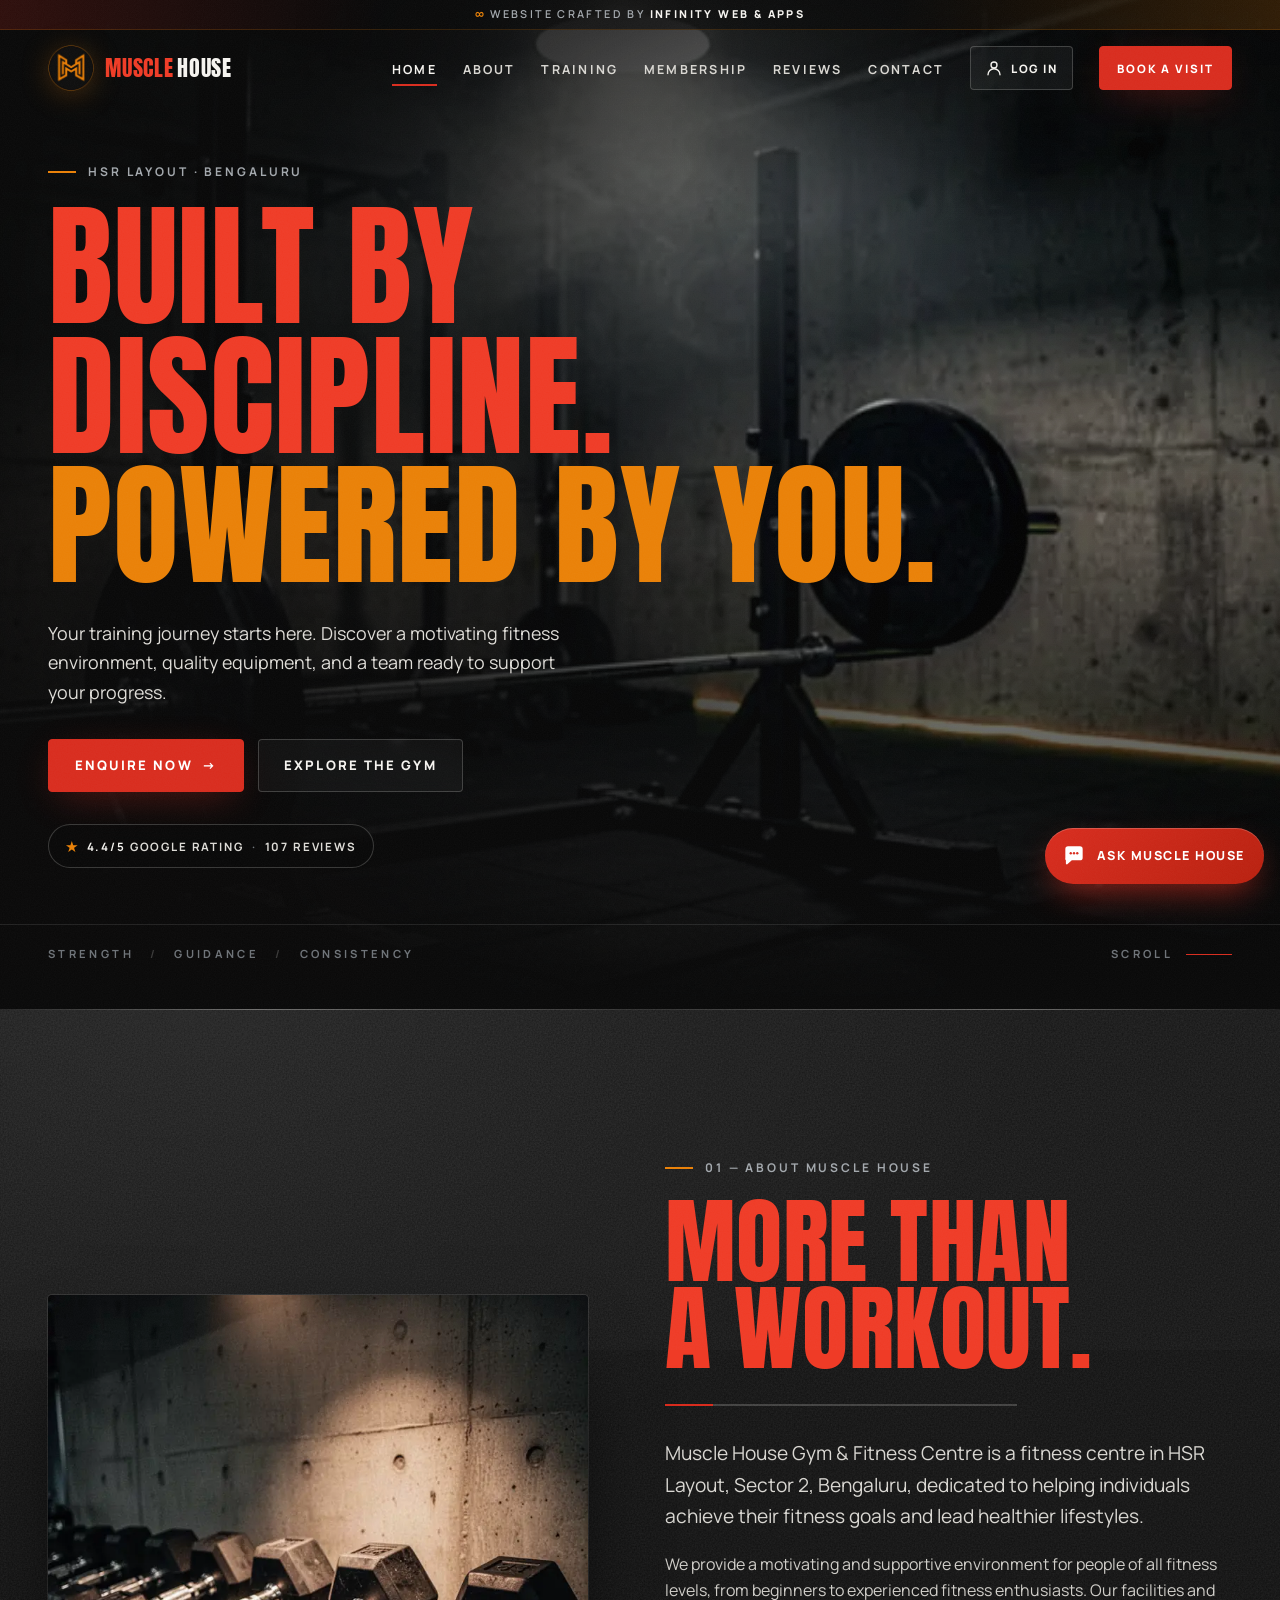
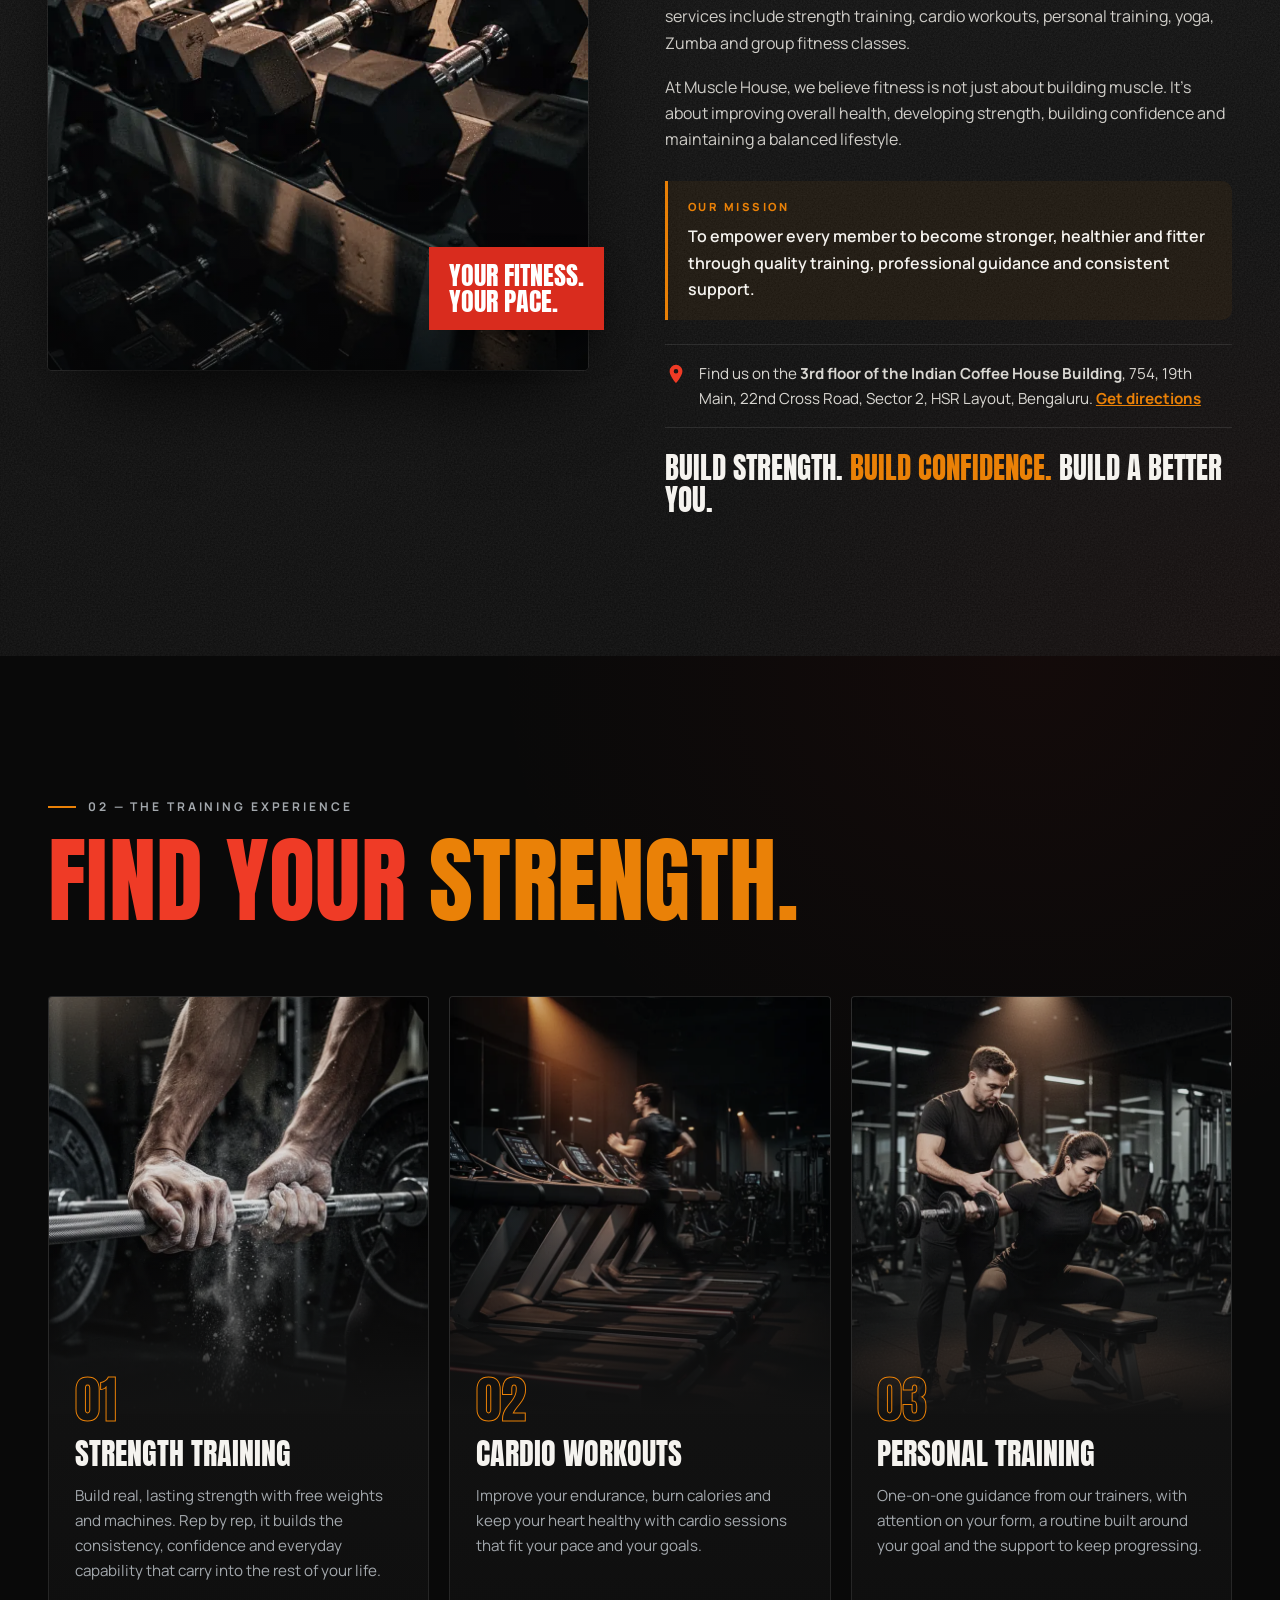
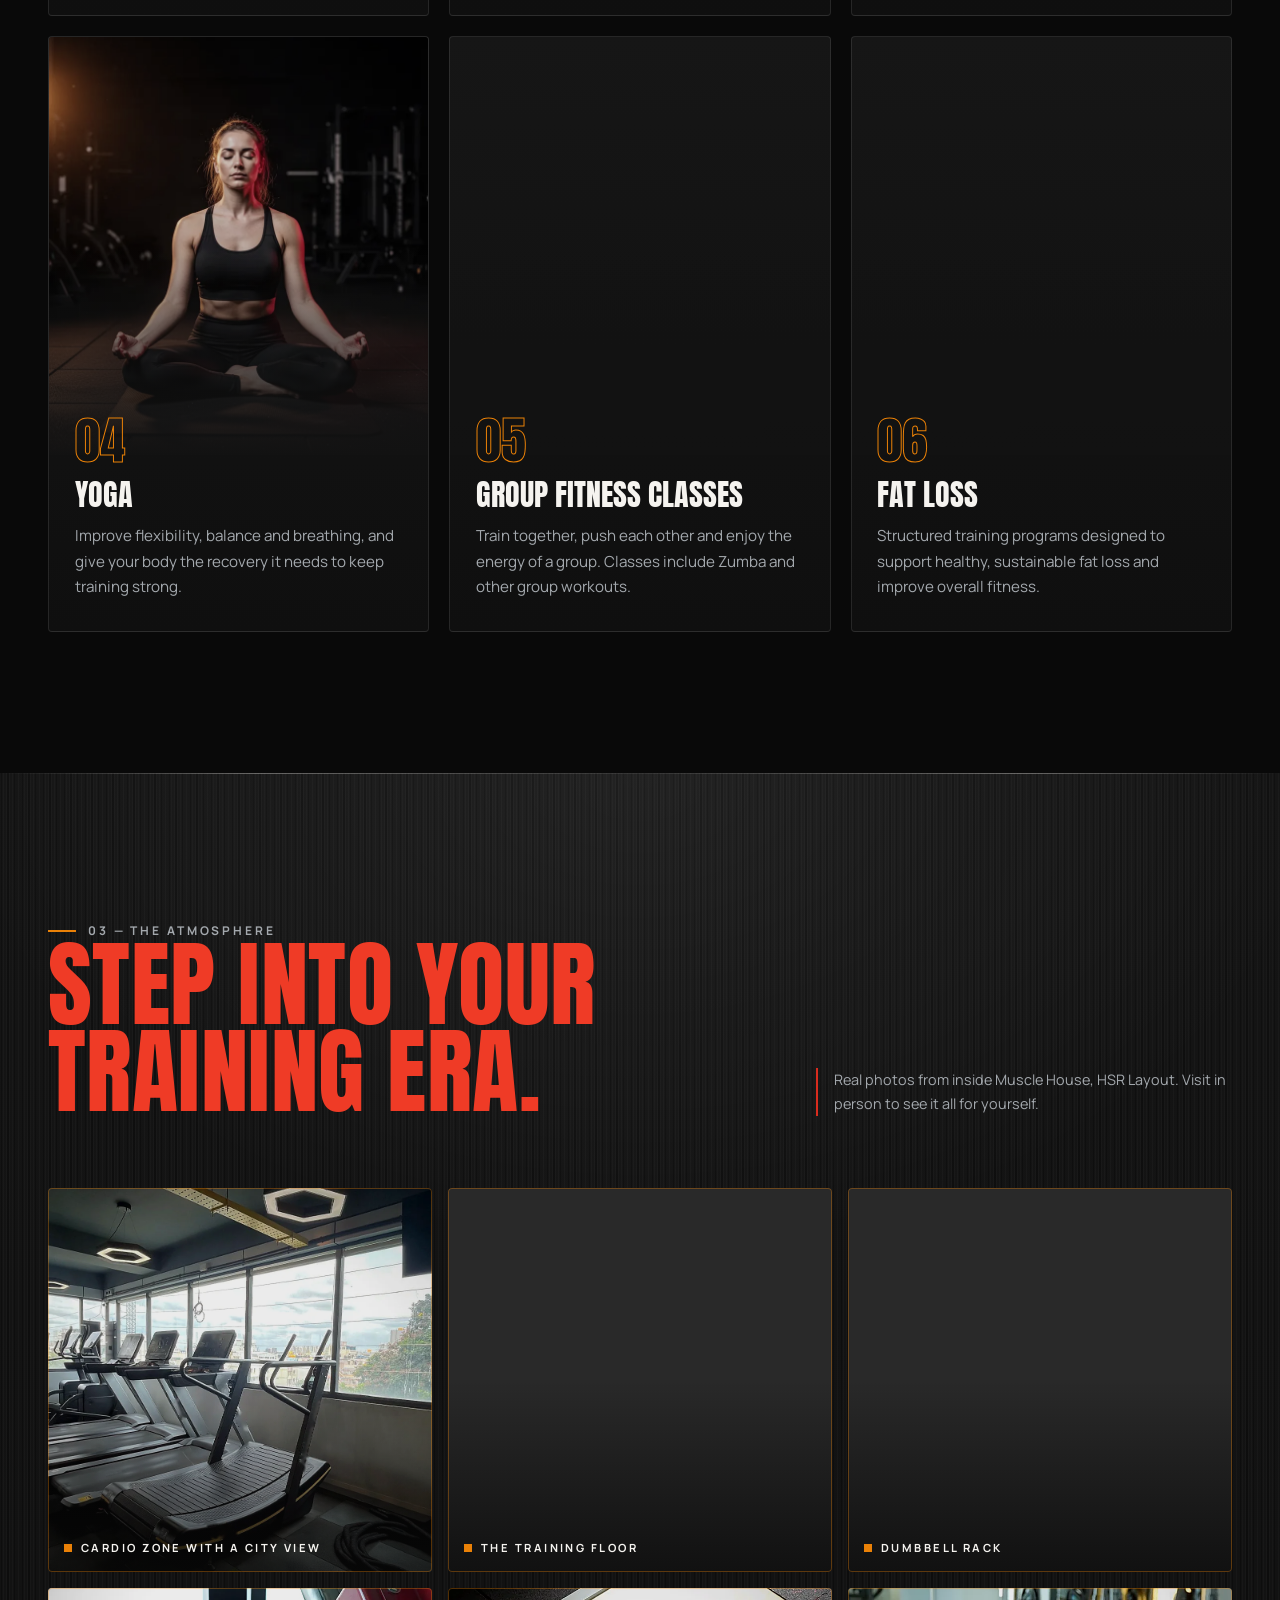
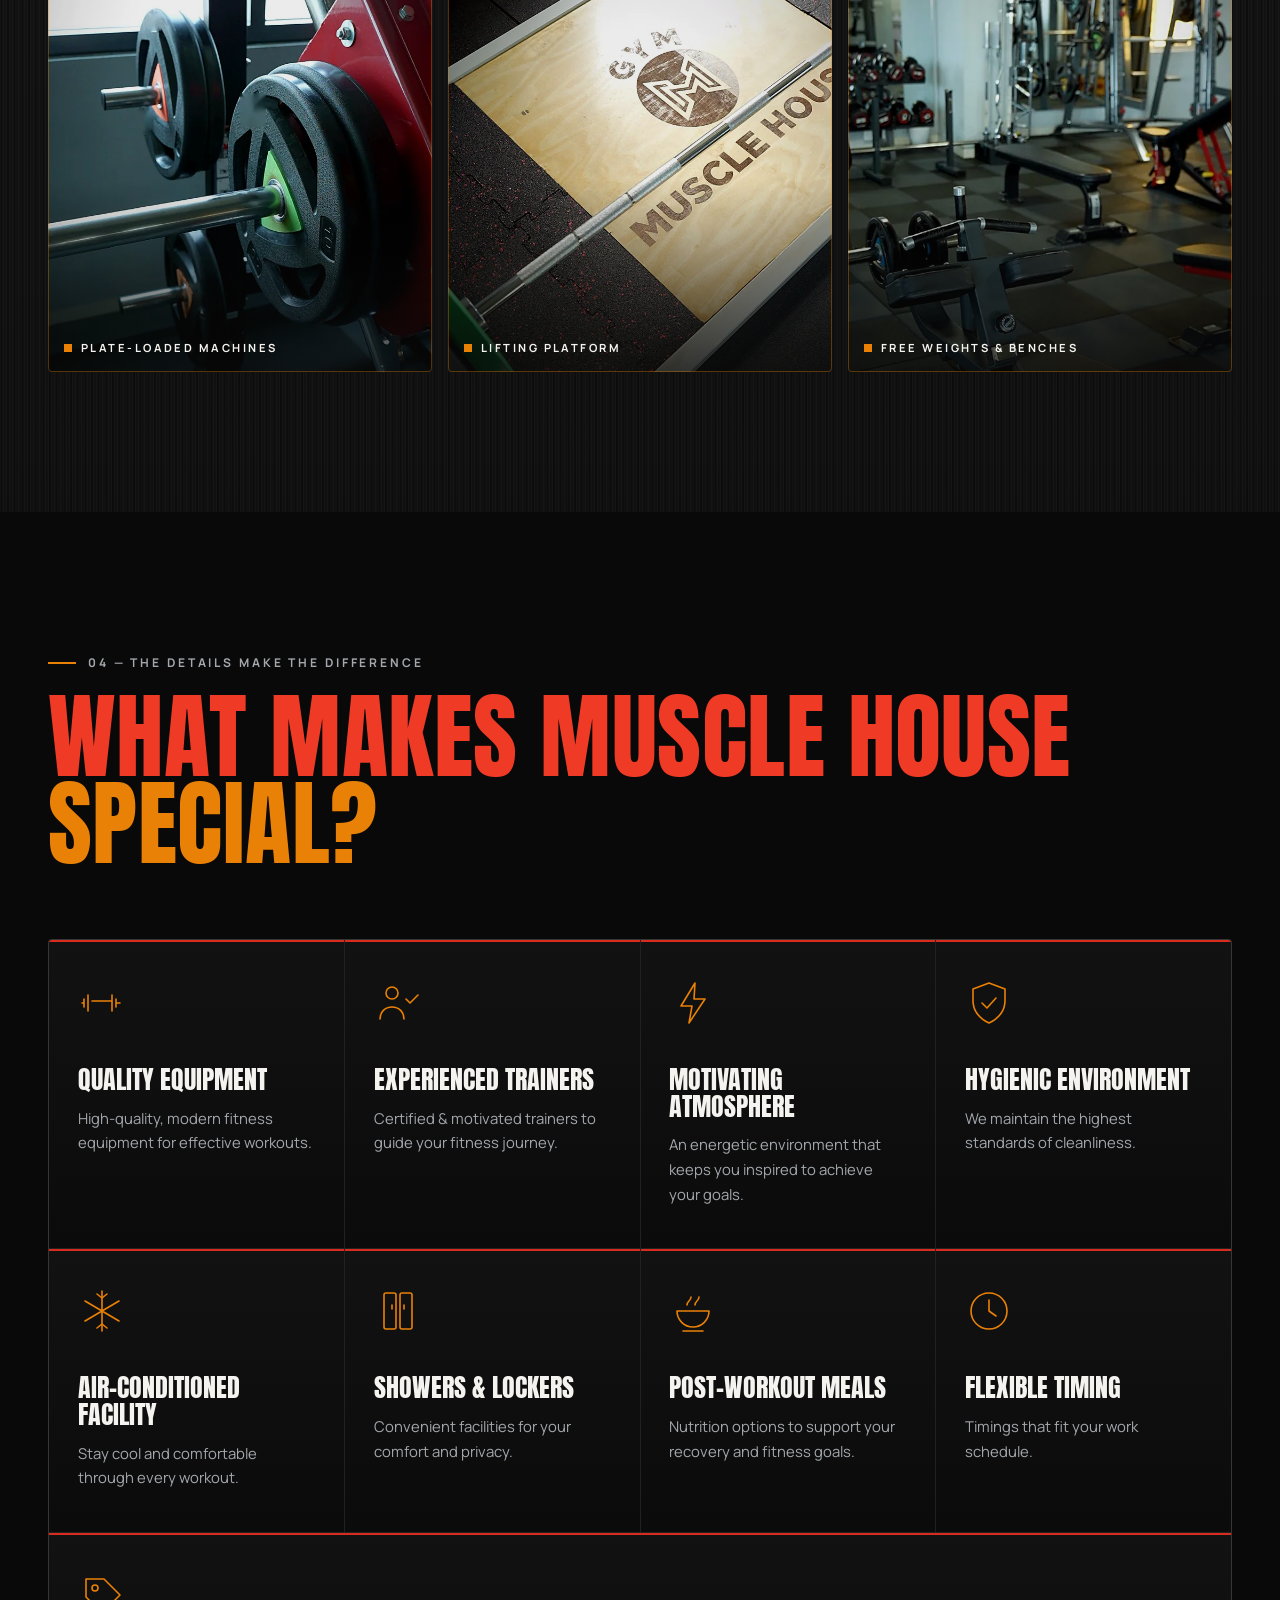
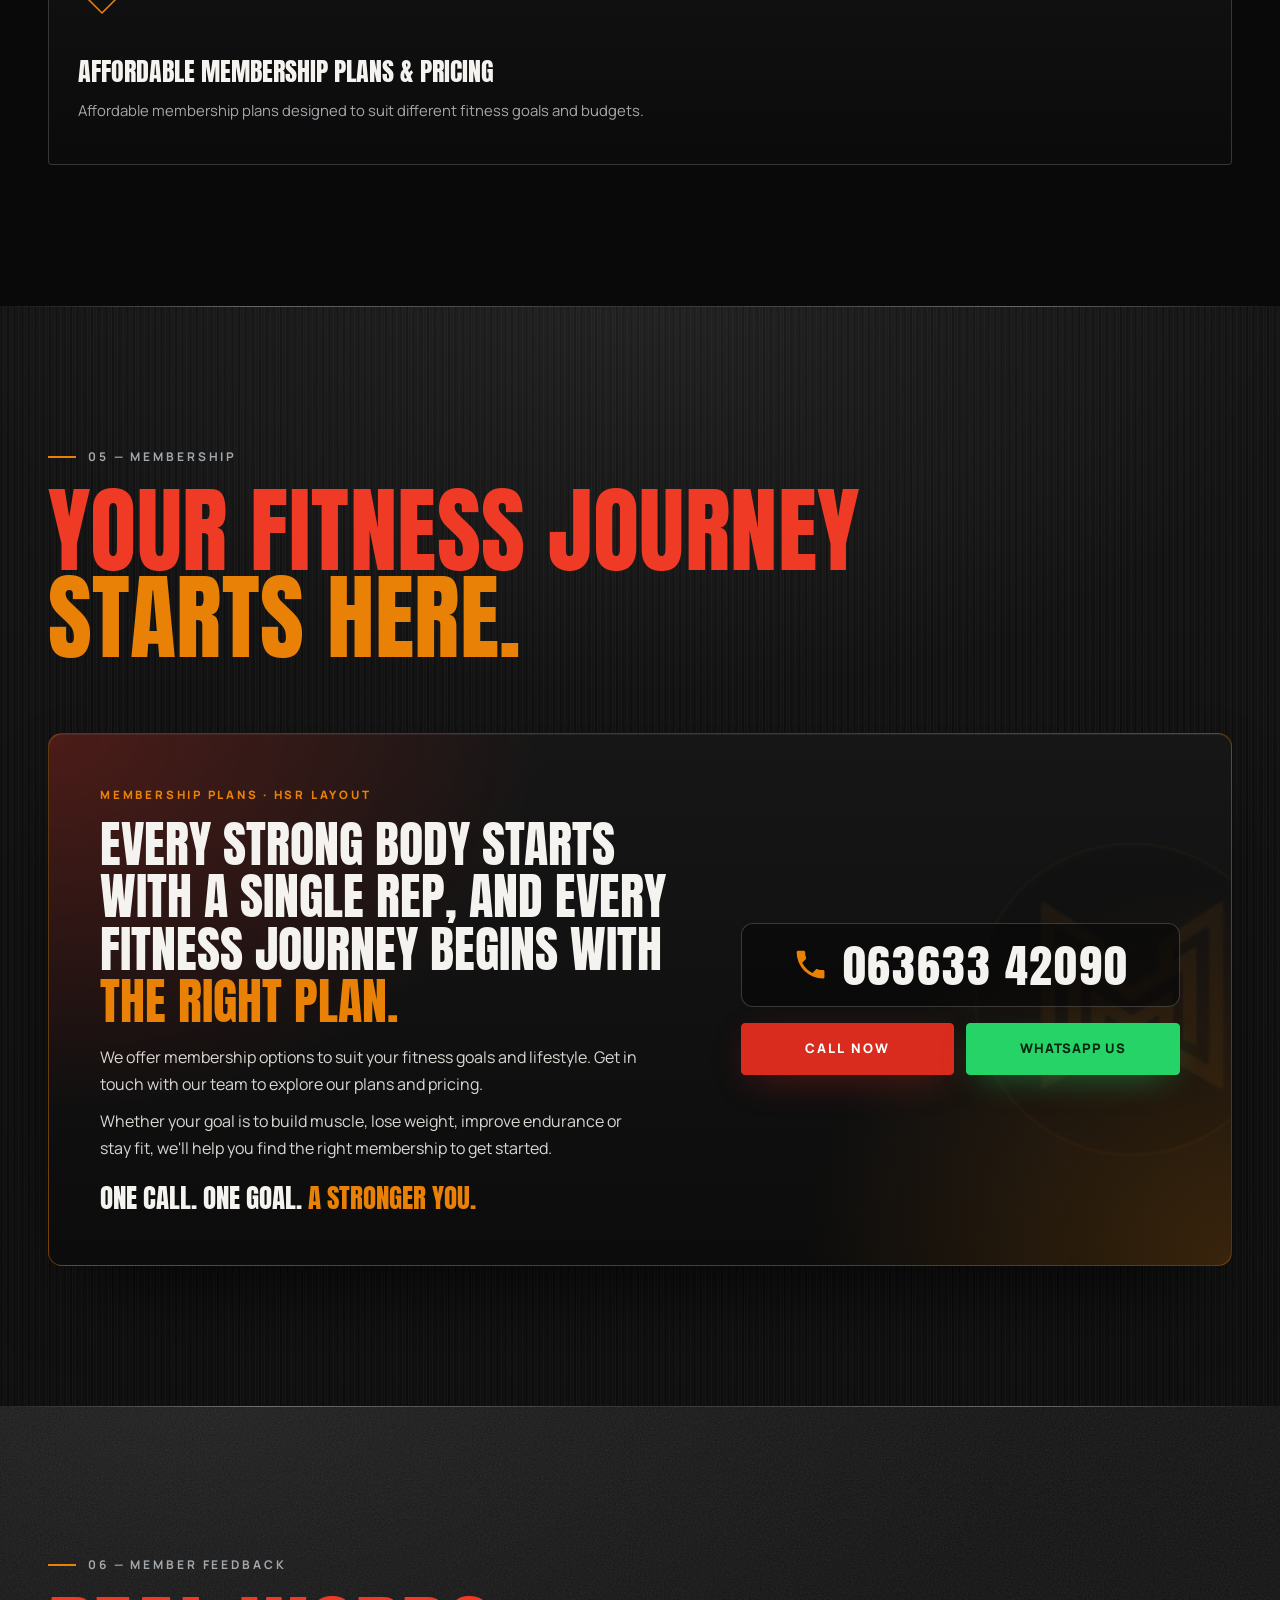
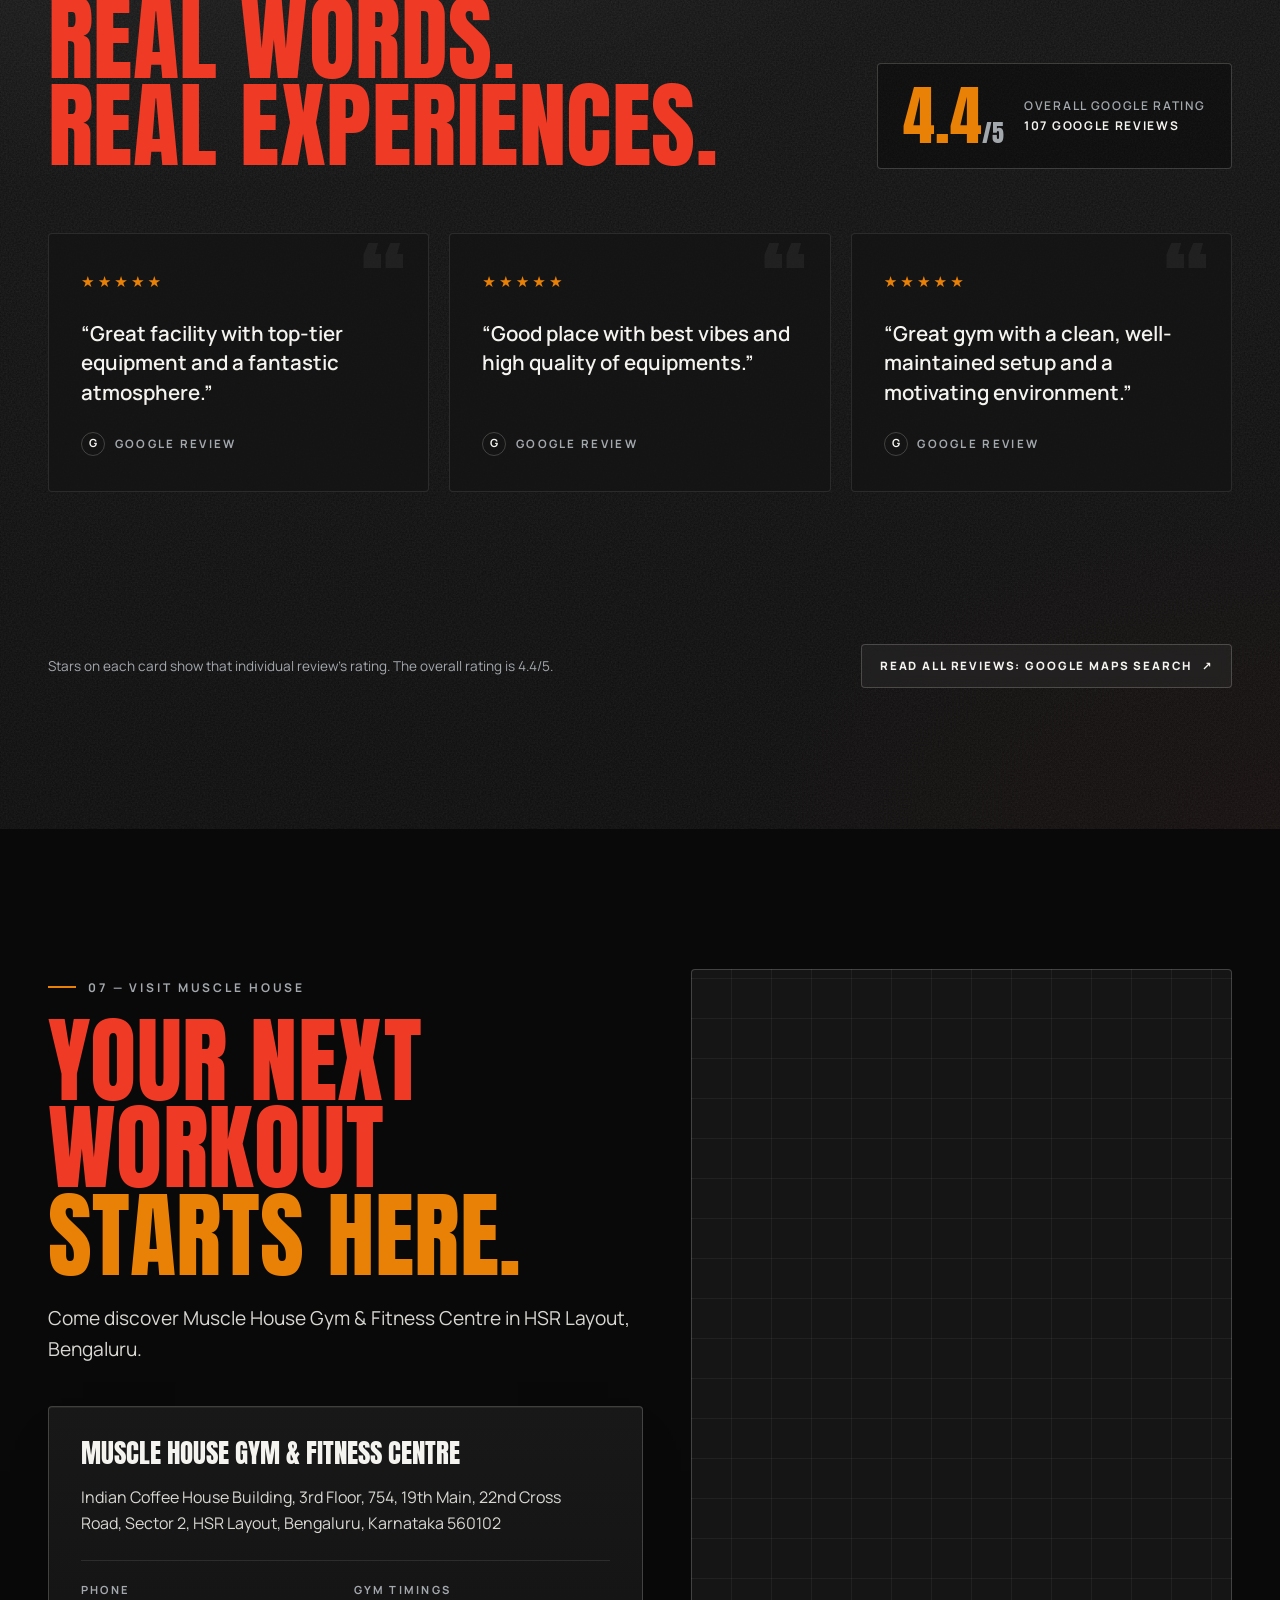
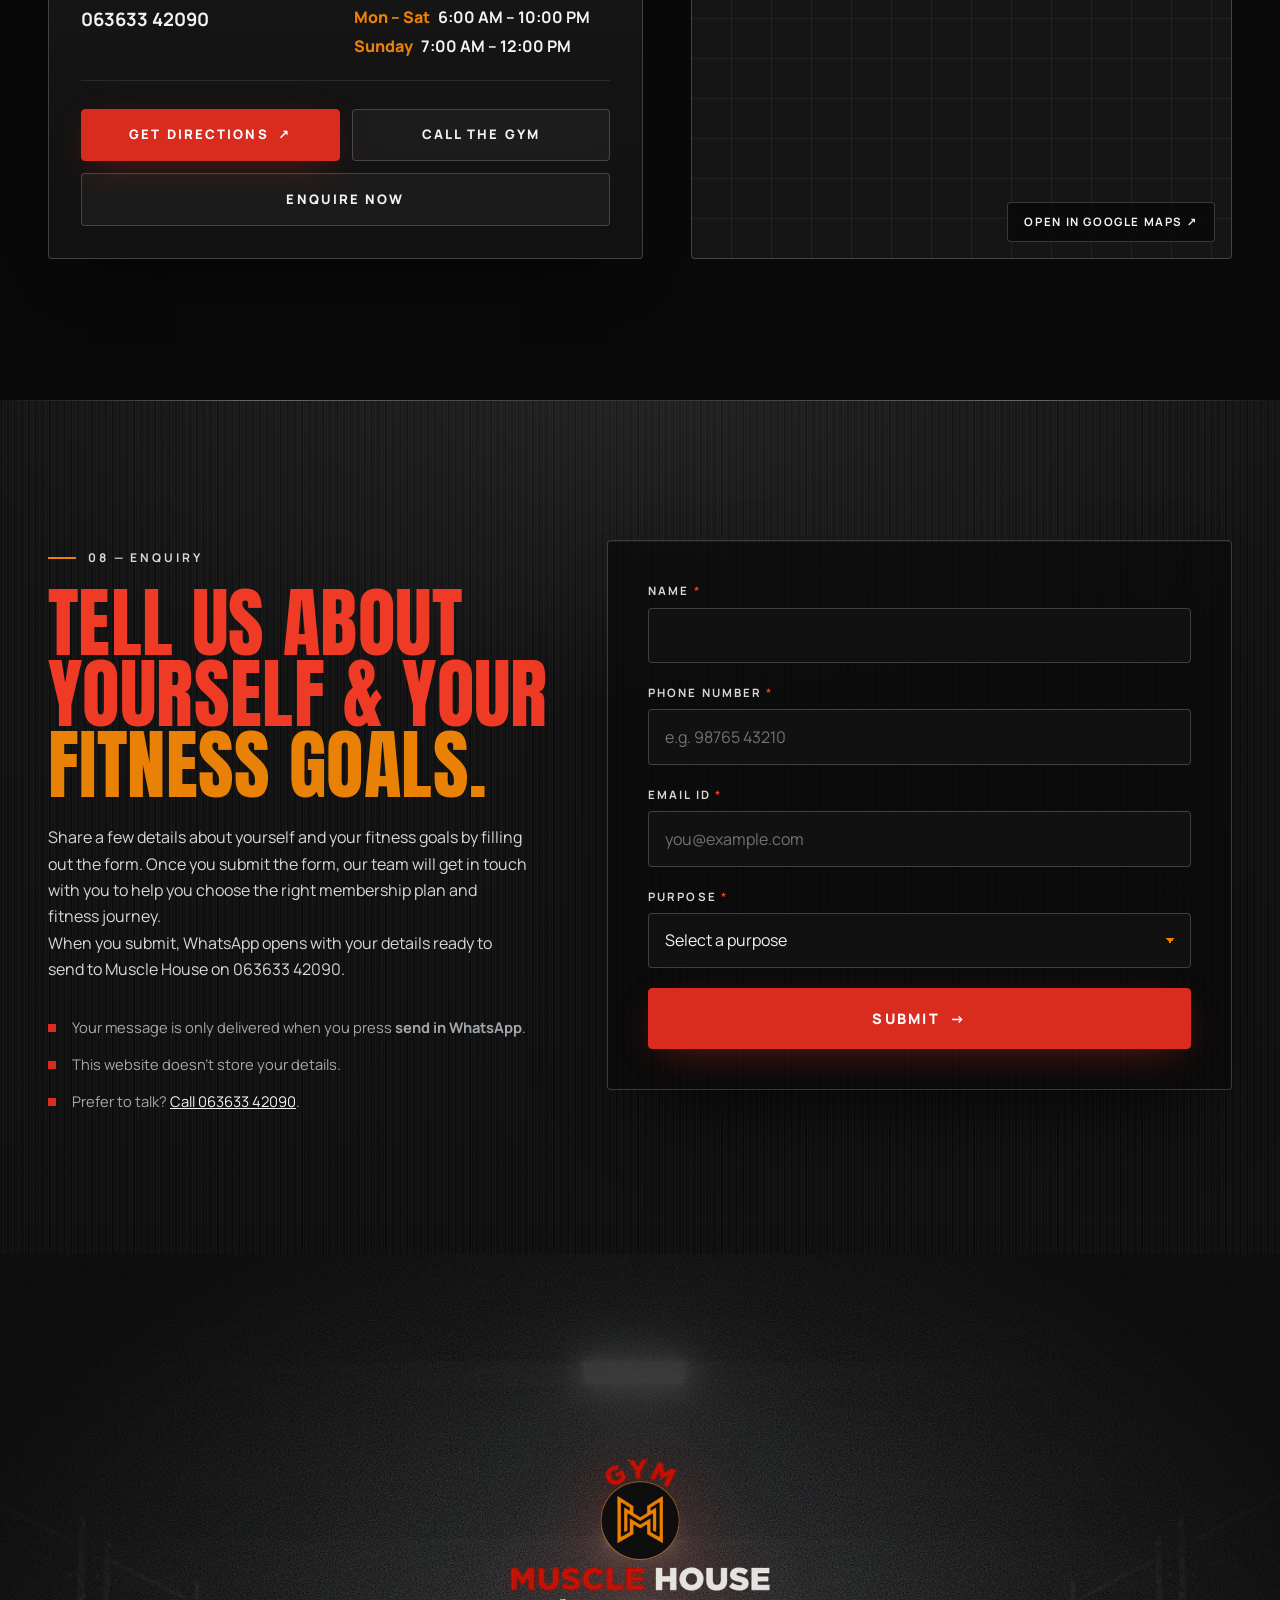
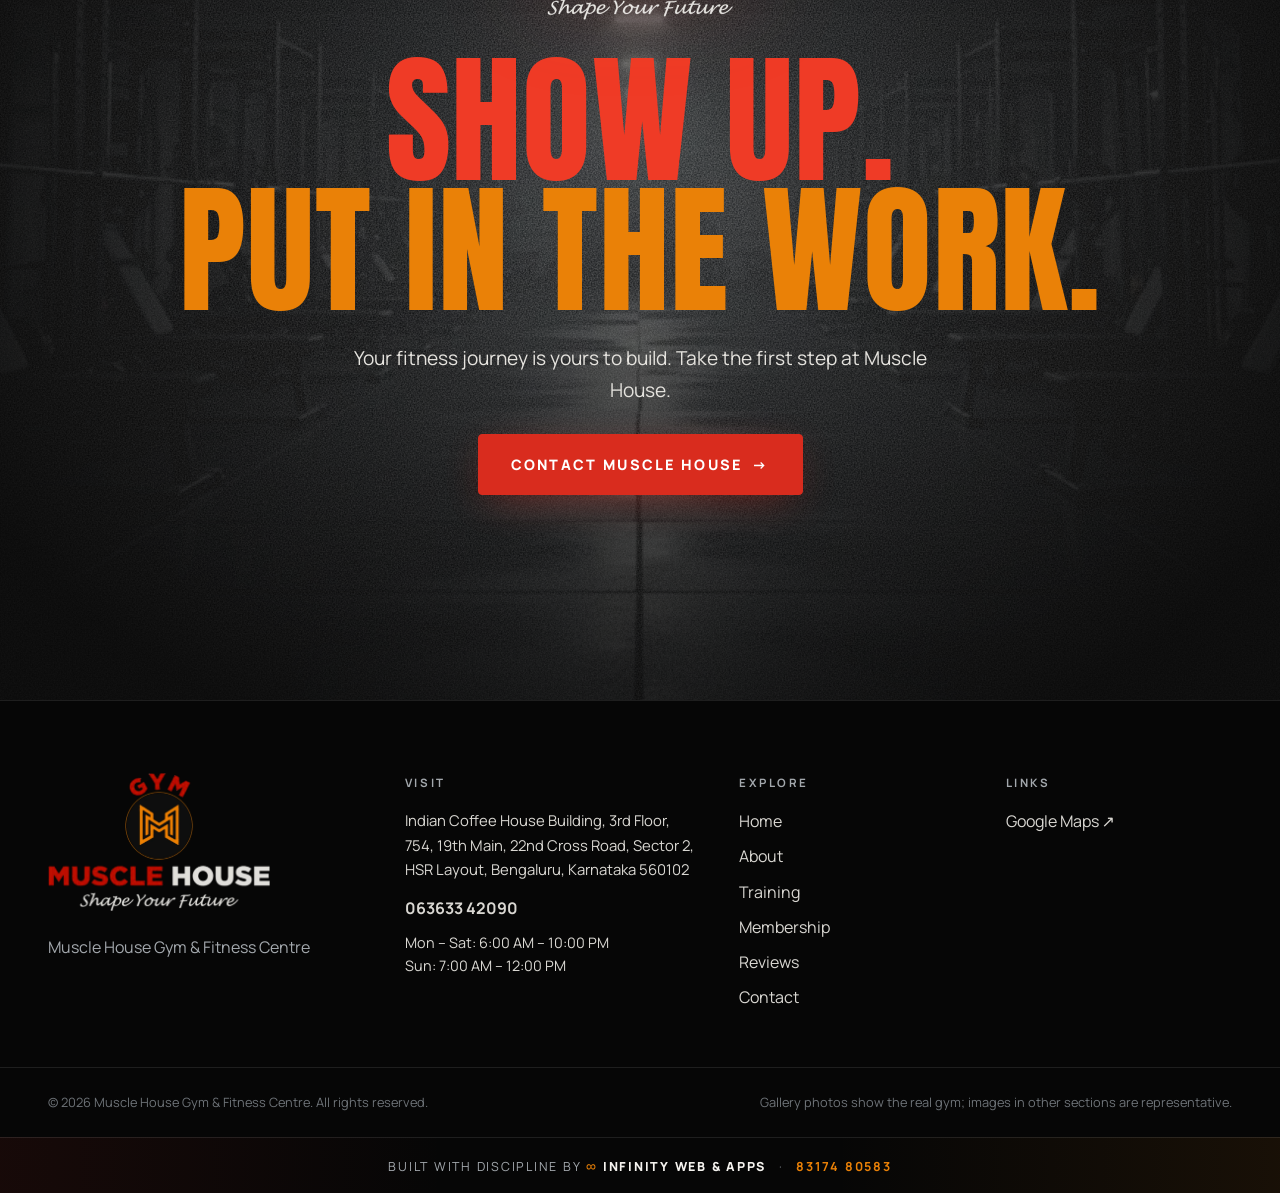
==== index.html @ 3ecbe5fb "Site audit fixes: dead link, share previews, stray tag, chat wording - Remove the footer link and st" ====
<!doctype html>
<html lang="en-IN">
<head>
  <meta charset="utf-8">
  <meta name="viewport" content="width=device-width, initial-scale=1">
  <title>Muscle House Gym &amp; Fitness Centre | HSR Layout, Bengaluru</title>
  <meta name="description" content="Muscle House Gym &amp; Fitness Centre, HSR Layout Sector 2, Bengaluru: strength training, cardio, personal training, yoga and group fitness classes. Open 6 AM–10 PM Mon–Sat, 7 AM–12 PM Sun.">
  <meta name="theme-color" content="#090909">
  <script>document.documentElement.classList.add("js");</script>
  <link rel="icon" href="assets/img/favicon-64.png" type="image/png">
  <link rel="apple-touch-icon" href="assets/img/apple-touch-icon.png">

  <!-- Open Graph / social sharing -->
  <meta property="og:type" content="website">
  <meta property="og:site_name" content="Muscle House Gym &amp; Fitness Centre">
  <meta property="og:title" content="Muscle House Gym &amp; Fitness Centre | HSR Layout, Bengaluru">
  <meta property="og:description" content="Build Strength. Build Confidence. Build a Better You. Strength training, cardio, personal training, yoga and group fitness in HSR Layout Sector 2, Bengaluru.">
  <meta property="og:url" content="https://harshavardhangowda525-spec.github.io/Muscle-House-Gym-Fitness-Centre/">
  <meta property="og:image" content="https://harshavardhangowda525-spec.github.io/Muscle-House-Gym-Fitness-Centre/assets/img/og.jpg">
  <meta property="og:image:width" content="1200">
  <meta property="og:image:height" content="630">
  <meta property="og:locale" content="en_IN">
  <meta name="twitter:card" content="summary_large_image">
  <meta name="twitter:title" content="Muscle House Gym &amp; Fitness Centre | HSR Layout, Bengaluru">
  <meta name="twitter:description" content="Discover Muscle House Gym &amp; Fitness Centre in HSR Layout, Bengaluru.">
  <meta name="twitter:image" content="https://harshavardhangowda525-spec.github.io/Muscle-House-Gym-Fitness-Centre/assets/img/og.jpg">

  <!-- Local business structured data: verified facts only (no prices or ratings markup) -->
  <script type="application/ld+json">
  {
    "@context": "https://schema.org",
    "@type": "HealthClub",
    "name": "Muscle House Gym & Fitness Centre",
    "telephone": "+91 63633 42090",
    "image": "https://harshavardhangowda525-spec.github.io/Muscle-House-Gym-Fitness-Centre/assets/img/og.jpg",
    "url": "https://harshavardhangowda525-spec.github.io/Muscle-House-Gym-Fitness-Centre/",
    "address": {
      "@type": "PostalAddress",
      "streetAddress": "Indian Coffee House Building, 3rd Floor, 754, 19th Main, 22nd Cross Road, Sector 2, HSR Layout",
      "addressLocality": "Bengaluru",
      "addressRegion": "Karnataka",
      "postalCode": "560102",
      "addressCountry": "IN"
    },
    "hasMap": "https://www.google.com/maps/search/?api=1&query=Muscle%20House%20Gym%20%26%20Fitness%20Centre%2C%20754%2C%2019th%20Main%2C%2022nd%20Cross%20Road%2C%20Sector%202%2C%20HSR%20Layout%2C%20Bengaluru%20560102",
    "openingHoursSpecification": [
      { "@type": "OpeningHoursSpecification", "dayOfWeek": ["Monday", "Tuesday", "Wednesday", "Thursday", "Friday", "Saturday"], "opens": "06:00", "closes": "22:00" },
      { "@type": "OpeningHoursSpecification", "dayOfWeek": "Sunday", "opens": "07:00", "closes": "12:00" }
    ],
    "slogan": "Build Strength. Build Confidence. Build a Better You."
  }
  </script>

  <link rel="preconnect" href="https://fonts.googleapis.com">
  <link rel="preconnect" href="https://fonts.gstatic.com" crossorigin>
  <link href="https://fonts.googleapis.com/css2?family=Anton&family=Manrope:wght@400;500;600;700;800&display=swap" rel="stylesheet">
  <link rel="preload" as="image" href="assets/img/hero.webp" fetchpriority="high">
  <link rel="stylesheet" href="assets/css/styles.css?v=20261103-1">
</head>
<body>
  <a class="skip-link" href="#main">Skip to content</a>
  <div class="grain" aria-hidden="true"></div>

  <!-- ============ NAVIGATION ============ -->
  <header class="nav" id="nav" data-nav>
    <div class="credit-bar">
      <p class="credit-bar__text"><span class="credit__inf" aria-hidden="true">∞</span> Website crafted by <strong>Infinity Web &amp; Apps</strong></p>
    </div>
    <div class="nav__inner container">
      <a class="wordmark" href="#home" aria-label="Muscle House — back to top">
        <img class="wordmark__logo" src="assets/img/logo-emblem.webp" width="192" height="192" alt="" decoding="async">
        <span class="wordmark__text">Muscle<span>House</span></span>
      </a>

      <nav class="nav__links" aria-label="Primary">
        <ul>
          <li><a href="#home" data-navlink>Home</a></li>
          <li><a href="#about" data-navlink>About</a></li>
          <li><a href="#training" data-navlink>Training</a></li>
          <li><a href="#membership" data-navlink>Membership</a></li>
          <li><a href="#reviews" data-navlink>Reviews</a></li>
          <li><a href="#contact" data-navlink>Contact</a></li>
        </ul>
      </nav>

      <button class="nav__account" type="button" data-account-btn hidden><svg class="nav__account-icon" viewBox="0 0 24 24" aria-hidden="true"><circle cx="12" cy="8" r="4"/><path d="M4 21c0-4.4 3.6-8 8-8s8 3.6 8 8"/></svg><span data-account-label>Log in</span></button>
      <a class="btn btn--accent btn--sm nav__cta" href="#enquire">Book a visit</a>

      <button class="nav__toggle" type="button" aria-expanded="false" aria-controls="mobile-menu" data-menu-toggle>
        <span class="sr-only">Open menu</span>
        <span class="nav__toggle-bar" aria-hidden="true"></span>
        <span class="nav__toggle-bar" aria-hidden="true"></span>
      </button>
    </div>

  </header>

  <div class="mobile-menu" id="mobile-menu" hidden data-menu>
    <nav aria-label="Mobile">
      <ul>
        <li><a href="#home"><span>01</span>Home</a></li>
        <li><a href="#about"><span>02</span>About</a></li>
        <li><a href="#training"><span>03</span>Training</a></li>
        <li><a href="#membership"><span>04</span>Membership</a></li>
        <li><a href="#reviews"><span>05</span>Reviews</a></li>
        <li><a href="#contact"><span>06</span>Contact</a></li>
      </ul>
    </nav>
    <div class="mobile-menu__foot">
      <a class="btn btn--accent btn--block" href="#enquire">Book a visit</a>
      <button class="btn btn--ghost btn--block" type="button" data-account-btn data-account-long hidden><span data-account-label>Log in</span></button>
      <a class="btn btn--ghost btn--block" href="tel:+916363342090">Call 063633 42090</a>
    </div>
  </div>

  <main id="main">

    <!-- ============ 1. HERO ============ -->
    <section class="hero" id="home" aria-labelledby="hero-title">
      <div class="hero__media" aria-hidden="true">
        <img class="hero__img" data-parallax src="assets/img/hero.webp" alt="" width="1024" height="576" fetchpriority="high" decoding="async">
        <div class="hero__light"></div>
      </div>
      <div class="hero__shade" aria-hidden="true"></div>

      <div class="hero__content container">
        <p class="eyebrow reveal">HSR Layout · Bengaluru</p>
        <h1 class="hero__title" id="hero-title">
          <span class="line"><span class="reveal-line">Built by</span></span>
          <span class="line"><span class="reveal-line">discipline.</span></span>
          <span class="line line--accent"><span class="reveal-line">Powered by you.</span></span>
        </h1>
        <p class="hero__lede reveal" style="--d:.35s">Your training journey starts here. Discover a motivating fitness environment, quality equipment, and a team ready to support your progress.</p>
        <div class="hero__actions reveal" style="--d:.5s">
          <a class="btn btn--accent" href="#enquire">Enquire now <span class="btn__arrow" aria-hidden="true">→</span></a>
          <a class="btn btn--ghost" href="#atmosphere">Explore the gym</a>
        </div>
        <a class="rating-chip reveal" style="--d:.65s" href="#reviews">
          <span class="rating-chip__star" aria-hidden="true">★</span>
          <span><strong data-g-rating>4.4/5</strong> Google rating</span>
          <span class="rating-chip__dot" aria-hidden="true">·</span>
          <span data-g-count>107 reviews</span>
        </a>
      </div>

      <div class="hero__rail container" aria-hidden="true">
        <span>Strength</span><span>Guidance</span><span>Consistency</span>
        <span class="hero__scroll">Scroll<i></i></span>
      </div>
    </section>

    <!-- ============ 2. BRAND INTRO ============ -->
    <section class="intro section texture-concrete" id="about" aria-labelledby="about-title">
      <div class="container intro__grid">
        <figure class="intro__media reveal">
          <div class="frame">
            <img src="assets/img/intro.webp" alt="Rows of black hex dumbbells on a steel rack under a warm spotlight" width="768" height="1024" loading="lazy" decoding="async">
          </div>
          <figcaption class="float-label">Your fitness. <br>Your pace.</figcaption>
        </figure>

        <div class="intro__copy">
          <p class="label reveal">01 — About Muscle House</p>
          <h2 class="display-xl reveal" id="about-title">More than <br>a workout.</h2>
          <div class="rule reveal" aria-hidden="true"></div>
          <p class="lead reveal">Muscle House Gym &amp; Fitness Centre is a fitness centre in HSR Layout, Sector 2, Bengaluru, dedicated to helping individuals achieve their fitness goals and lead healthier lifestyles.</p>
          <p class="intro__text reveal">We provide a motivating and supportive environment for people of all fitness levels, from beginners to experienced fitness enthusiasts. Our facilities and services include strength training, cardio workouts, personal training, yoga, Zumba and group fitness classes.</p>
          <p class="intro__text reveal">At Muscle House, we believe fitness is not just about building muscle. It's about improving overall health, developing strength, building confidence and maintaining a balanced lifestyle.</p>
          <blockquote class="intro__mission reveal">
            <span class="intro__mission-k">Our mission</span>
            <p>To empower every member to become stronger, healthier and fitter through quality training, professional guidance and consistent support.</p>
          </blockquote>
          <p class="intro__where reveal">
            <svg viewBox="0 0 24 24" aria-hidden="true"><path d="M12 2a7 7 0 0 0-7 7c0 5.2 7 13 7 13s7-7.8 7-13a7 7 0 0 0-7-7Zm0 9.5A2.5 2.5 0 1 1 12 6.5a2.5 2.5 0 0 1 0 5Z"/></svg>
            <span>Find us on the <strong>3rd floor of the Indian Coffee House Building</strong>, 754, 19th Main, 22nd Cross Road, Sector 2, HSR Layout, Bengaluru. <a href="#contact">Get directions</a></span>
          </p>
          <p class="intro__tagline reveal">Build Strength. <span class="accent">Build Confidence.</span> Build a Better You.</p>
        </div>
      </div>
    </section>

    <!-- ============ 3. TRAINING EXPERIENCE ============ -->
    <section class="training section" id="training" aria-labelledby="training-title">
      <div class="container">
        <header class="section-head">
          <p class="label reveal">02 — The training experience</p>
          <h2 class="display-xl reveal" id="training-title">Find your <span class="accent">strength.</span></h2>
        </header>

        <div class="panels">
          <article class="panel reveal" style="--d:0s">
            <div class="panel__media">
              <img src="assets/img/strength.webp" alt="Chalked hands gripping a knurled steel barbell" width="768" height="1024" loading="lazy" decoding="async">
            </div>
            <div class="panel__body">
              <span class="panel__num">01</span>
              <h3 class="panel__title">Strength Training</h3>
              <p>Build real, lasting strength with free weights and machines. Rep by rep, it builds the consistency, confidence and everyday capability that carry into the rest of your life.</p>
            </div>
          </article>
          <article class="panel reveal" style="--d:.08s">
            <div class="panel__media">
              <img src="assets/img/cardio.webp" alt="A runner on a treadmill in a dark, warmly lit gym" width="768" height="1024" loading="lazy" decoding="async">
            </div>
            <div class="panel__body">
              <span class="panel__num">02</span>
              <h3 class="panel__title">Cardio Workouts</h3>
              <p>Improve your endurance, burn calories and keep your heart healthy with cardio sessions that fit your pace and your goals.</p>
            </div>
          </article>
          <article class="panel reveal" style="--d:.16s">
            <div class="panel__media">
              <img src="assets/img/trainer.webp" alt="A trainer guiding a gym member through a seated dumbbell exercise" width="768" height="1024" loading="lazy" decoding="async">
            </div>
            <div class="panel__body">
              <span class="panel__num">03</span>
              <h3 class="panel__title">Personal Training</h3>
              <p>One-on-one guidance from our trainers, with attention on your form, a routine built around your goal and the support to keep progressing.</p>
            </div>
          </article>
          <article class="panel reveal" style="--d:.24s">
            <div class="panel__media">
              <img src="assets/img/yoga-2.webp" alt="A woman meditating in a seated yoga pose on a mat in a dark, warmly lit gym" width="768" height="1024" loading="lazy" decoding="async">
            </div>
            <div class="panel__body">
              <span class="panel__num">04</span>
              <h3 class="panel__title">Yoga</h3>
              <p>Improve flexibility, balance and breathing, and give your body the recovery it needs to keep training strong.</p>
            </div>
          </article>
          <article class="panel reveal" style="--d:.32s">
            <div class="panel__media">
              <img src="assets/img/group.webp" alt="A group fitness class doing squats together in a gym" width="768" height="1024" loading="lazy" decoding="async">
            </div>
            <div class="panel__body">
              <span class="panel__num">05</span>
              <h3 class="panel__title">Group Fitness Classes</h3>
              <p>Train together, push each other and enjoy the energy of a group. Classes include Zumba and other group workouts.</p>
            </div>
          </article>
          <article class="panel reveal" style="--d:.4s">
            <div class="panel__media">
              <img src="assets/img/rope.webp" alt="Heavy battle ropes coiled on a black rubber gym floor" width="1024" height="768" loading="lazy" decoding="async">
            </div>
            <div class="panel__body">
              <span class="panel__num">06</span>
              <h3 class="panel__title">Fat Loss</h3>
              <p>Structured training programs designed to support healthy, sustainable fat loss and improve overall fitness.</p>
            </div>
          </article>
        </div>
      </div>
    </section>

    <!-- ============ 4. ATMOSPHERE GALLERY ============ -->
    <section class="atmosphere section texture-metal" id="atmosphere" aria-labelledby="atmos-title">
      <div class="container">
        <header class="section-head section-head--split">
          <div>
            <p class="label reveal">03 — The atmosphere</p>
            <h2 class="display-xl reveal" id="atmos-title">Step into your <br>training era.</h2>
          </div>
          <p class="section-note reveal">Real photos from inside Muscle House, HSR Layout. Visit in person to see it all for yourself.</p>
        </header>

        <!-- Real photos of Muscle House (equipment brand names removed); see README → Photography. -->
        <div class="gallery">
          <figure class="gallery__item gallery__item--real reveal"><img src="assets/img/real-cardio-c.webp" alt="Treadmills, a curved manual treadmill and cross-trainers lined up along the windows at Muscle House, with a view over HSR Layout" width="1280" height="960" loading="lazy" decoding="async" style="object-position: 62% 60%"><figcaption>Cardio zone with a city view</figcaption></figure>
          <figure class="gallery__item gallery__item--real reveal" style="--d:0.06s"><img src="assets/img/real-floor-c.webp" alt="The Muscle House gym floor with strength machines, benches, a turf strip and battle ropes under hexagon lights" width="1280" height="960" loading="lazy" decoding="async" style="object-position: 40% 55%"><figcaption>The training floor</figcaption></figure>
          <figure class="gallery__item gallery__item--real reveal" style="--d:0.12s"><img src="assets/img/real-dumbbells-c.webp" alt="Rows of black and red dumbbells on a rack at Muscle House" width="720" height="1280" loading="lazy" decoding="async" style="object-position: 50% 45%"><figcaption>Dumbbell rack</figcaption></figure>
          <figure class="gallery__item gallery__item--real reveal" style="--d:0.18s"><img src="assets/img/real-plates.webp" alt="Weight plates loaded on a plate-loaded machine at Muscle House" width="720" height="1280" loading="lazy" decoding="async" style="object-position: 55% 50%"><figcaption>Plate-loaded machines</figcaption></figure>
          <figure class="gallery__item gallery__item--real reveal" style="--d:0.24s"><img src="assets/img/real-platform.webp" alt="A barbell on the Muscle House lifting platform with the gym's logo" width="720" height="960" loading="lazy" decoding="async" style="object-position: 50% 45%"><figcaption>Lifting platform</figcaption></figure>
          <figure class="gallery__item gallery__item--real reveal" style="--d:0.30s"><img src="assets/img/real-floor-2.webp" alt="Benches, plate-loaded machines and dumbbell racks on the Muscle House floor" width="590" height="840" loading="lazy" decoding="async" style="object-position: 50% 50%"><figcaption>Free weights & benches</figcaption></figure>
        </div>
      </div>
    </section>

    <!-- ============ 5. WHAT MAKES MUSCLE HOUSE SPECIAL ============ -->
    <section class="details section" id="special" aria-labelledby="details-title">
      <div class="container">
        <header class="section-head">
          <p class="label reveal">04 — The details make the difference</p>
          <h2 class="display-xl reveal" id="details-title">What makes Muscle House <br><span class="accent">special?</span></h2>
        </header>

        <ul class="features">
          <li class="feature reveal">
            <svg class="feature__icon" viewBox="0 0 48 48" aria-hidden="true"><path d="M6 20v8M10 16v16M14 22h20M34 16v16M38 20v8M42 24h-4M6 24H4" /></svg>
            <h3>Quality Equipment</h3>
            <p>High-quality, modern fitness equipment for effective workouts.</p>
          </li>
          <li class="feature reveal" style="--d:0.08s">
            <svg class="feature__icon" viewBox="0 0 48 48" aria-hidden="true"><circle cx="18" cy="14" r="6"/><path d="M6 40c0-7 5-12 12-12s12 5 12 12M32 20l4 4 8-8"/></svg>
            <h3>Experienced Trainers</h3>
            <p>Certified &amp; motivated trainers to guide your fitness journey.</p>
          </li>
          <li class="feature reveal" style="--d:0.16s">
            <svg class="feature__icon" viewBox="0 0 48 48" aria-hidden="true"><path d="M26 4 12 27h11l-3 17 16-24H25l1-16Z" /></svg>
            <h3>Motivating Atmosphere</h3>
            <p>An energetic environment that keeps you inspired to achieve your goals.</p>
          </li>
          <li class="feature reveal" style="--d:0.24s">
            <svg class="feature__icon" viewBox="0 0 48 48" aria-hidden="true"><path d="M24 4 8 10v12c0 10 7 18 16 22 9-4 16-12 16-22V10L24 4Z"/><path d="m17 24 5 5 9-10"/></svg>
            <h3>Hygienic Environment</h3>
            <p>We maintain the highest standards of cleanliness.</p>
          </li>
          <li class="feature reveal" style="--d:0.32s">
            <svg class="feature__icon" viewBox="0 0 48 48" aria-hidden="true"><path d="M24 4v40M7 14l34 20M7 34l34-20"/><path d="m19 7 5 4 5-4M19 41l5-4 5 4"/></svg>
            <h3>Air-Conditioned Facility</h3>
            <p>Stay cool and comfortable through every workout.</p>
          </li>
          <li class="feature reveal" style="--d:0.40s">
            <svg class="feature__icon" viewBox="0 0 48 48" aria-hidden="true"><rect x="10" y="6" width="12" height="36" rx="2"/><rect x="26" y="6" width="12" height="36" rx="2"/><path d="M18 18v4M30 18v4"/></svg>
            <h3>Showers &amp; Lockers</h3>
            <p>Convenient facilities for your comfort and privacy.</p>
          </li>
          <li class="feature reveal" style="--d:0.48s">
            <svg class="feature__icon" viewBox="0 0 48 48" aria-hidden="true"><path d="M8 24h32a16 16 0 0 1-32 0Z"/><path d="M18 18c0-4 4-4 4-8M26 18c0-4 4-4 4-8M14 44h20"/></svg>
            <h3>Post-Workout Meals</h3>
            <p>Nutrition options to support your recovery and fitness goals.</p>
          </li>
          <li class="feature reveal" style="--d:.56s">
            <svg class="feature__icon" viewBox="0 0 48 48" aria-hidden="true"><circle cx="24" cy="24" r="18"/><path d="M24 13v11l7 5"/></svg>
            <h3>Flexible Timing</h3>
            <p>Timings that fit your work schedule.</p>
          </li>
          <li class="feature reveal" style="--d:.64s">
            <svg class="feature__icon" viewBox="0 0 48 48" aria-hidden="true"><path d="M8 26V8h18l16 16-18 18L8 26Z"/><circle cx="17" cy="17" r="3"/></svg>
            <h3>Affordable Membership Plans &amp; Pricing</h3>
            <p>Affordable membership plans designed to suit different fitness goals and budgets.</p>
          </li>
        </ul>
      </div>
    </section>

    <!-- ============ MEMBERSHIP ============ -->
    <!-- SAMPLE PRICES: placeholders for the preview. Replace with the gym's confirmed pricing and remove the .plans__disclaimer note. -->
    <section class="membership section texture-metal" id="membership" aria-labelledby="membership-title">
      <div class="container">
        <header class="section-head">
          <p class="label reveal">05 — Membership</p>
          <h2 class="display-xl reveal" id="membership-title">Your fitness journey <br><span class="accent">starts here.</span></h2>
        </header>

        <!-- Membership by phone. To show the plan cards again, remove `hidden` from [data-plans] below and delete this panel. -->
        <div class="callplan reveal" data-call-panel>
          <div class="callplan__copy">
            <p class="callplan__kicker">Membership plans · HSR Layout</p>
            <p class="callplan__line">Every strong body starts with a single rep, and every fitness journey begins with <span class="accent">the right plan.</span></p>
            <p class="callplan__text">We offer membership options to suit your fitness goals and lifestyle. Get in touch with our team to explore our plans and pricing.</p>
            <p class="callplan__text">Whether your goal is to build muscle, lose weight, improve endurance or stay fit, we'll help you find the right membership to get started.</p>
            <p class="callplan__tag">One call. One goal. <span class="accent">A stronger you.</span></p>
          </div>
          <div class="callplan__cta">
            <a class="callplan__number" href="tel:+916363342090" aria-label="Call Muscle House on 063633 42090">
              <svg viewBox="0 0 24 24" aria-hidden="true"><path d="M6.6 10.8a15.1 15.1 0 0 0 6.6 6.6l2.2-2.2c.3-.3.7-.4 1-.2 1.1.4 2.3.6 3.6.6.6 0 1 .4 1 1V20c0 .6-.4 1-1 1A17 17 0 0 1 3 4c0-.6.4-1 1-1h3.5c.6 0 1 .4 1 1 0 1.3.2 2.5.6 3.6.1.3 0 .7-.2 1l-2.3 2.2Z"/></svg>
              <span>063633 42090</span>
            </a>
            <div class="callplan__buttons">
              <a class="btn btn--accent" href="tel:+916363342090">Call now</a>
              <a class="btn btn--whatsapp" href="https://wa.me/916363342090?text=Hi%20Muscle%20House!%20I'd%20like%20to%20know%20about%20your%20membership%20plans." target="_blank" rel="noopener" data-call-wa>WhatsApp us</a>
            </div>
            <!-- Future online payment: set paymentUrl in assets/js/config.js and this button appears. -->
            <a class="btn btn--ghost btn--block" href="#" target="_blank" rel="noopener" data-pay-online hidden>Pay online <span class="btn__arrow" aria-hidden="true">↗</span></a>
          </div>
        </div>

        <div class="plans-wrap" data-plans hidden>
        <p class="section-note plans__disclaimer" data-sample-notice>Sample prices shown for preview purposes only. Final pricing is to be confirmed by Muscle House, so please enquire or call for current rates.</p>

        <ul class="plans">
          <li class="plan reveal" data-plan-id="monthly">
            <h3 class="plan__name" data-name>Monthly</h3>
            <p class="plan__price"><span class="plan__currency">₹</span><span data-price>2,000</span><span class="plan__period" data-period>/ month</span></p>
            <p class="plan__per" data-per>₹2,000 per month</p>
            <p class="plan__note">Try it out with no long commitment.</p>
            <ul class="plan__features">
              <li>Full gym floor access</li>
              <li>Trainer guidance on the floor</li>
              <li data-save hidden>Save ₹0 vs monthly</li>
            </ul>
            <div class="plan__actions">
              <button class="btn btn--ghost btn--block" type="button" data-join="monthly" hidden>Join on WhatsApp<span class="sr-only"> for the Monthly plan</span></button>
              <a class="btn btn--ghost btn--block" href="#enquire" data-plan="Monthly" data-enquire-primary>Enquire now<span class="sr-only"> about the Monthly plan</span></a>
              <a class="plan__enquire" href="#enquire" data-plan="Monthly" data-enquire-secondary hidden>or enquire first</a>
            </div>
          </li>
          <li class="plan reveal" data-plan-id="quarterly" style="--d:.08s">
            <h3 class="plan__name" data-name>Quarterly</h3>
            <p class="plan__price"><span class="plan__currency">₹</span><span data-price>5,500</span><span class="plan__period" data-period>/ 3 months</span></p>
            <p class="plan__per" data-per>≈ ₹1,833 per month</p>
            <p class="plan__note">Build a habit over a full training block.</p>
            <ul class="plan__features">
              <li>Full gym floor access</li>
              <li>Trainer guidance on the floor</li>
              <li data-save>Save ₹500 vs monthly</li>
            </ul>
            <div class="plan__actions">
              <button class="btn btn--ghost btn--block" type="button" data-join="quarterly" hidden>Join on WhatsApp<span class="sr-only"> for the Quarterly plan</span></button>
              <a class="btn btn--ghost btn--block" href="#enquire" data-plan="Quarterly" data-enquire-primary>Enquire now<span class="sr-only"> about the Quarterly plan</span></a>
              <a class="plan__enquire" href="#enquire" data-plan="Quarterly" data-enquire-secondary hidden>or enquire first</a>
            </div>
          </li>
          <li class="plan reveal" data-plan-id="half-yearly" style="--d:.16s">
            <h3 class="plan__name" data-name>Half-Yearly</h3>
            <p class="plan__price"><span class="plan__currency">₹</span><span data-price>9,500</span><span class="plan__period" data-period>/ 6 months</span></p>
            <p class="plan__per" data-per>≈ ₹1,583 per month</p>
            <p class="plan__note">Six months to see consistent progress.</p>
            <ul class="plan__features">
              <li>Full gym floor access</li>
              <li>Trainer guidance on the floor</li>
              <li data-save>Save ₹2,500 vs monthly</li>
            </ul>
            <div class="plan__actions">
              <button class="btn btn--ghost btn--block" type="button" data-join="half-yearly" hidden>Join on WhatsApp<span class="sr-only"> for the Half-Yearly plan</span></button>
              <a class="btn btn--ghost btn--block" href="#enquire" data-plan="Half-Yearly" data-enquire-primary>Enquire now<span class="sr-only"> about the Half-Yearly plan</span></a>
              <a class="plan__enquire" href="#enquire" data-plan="Half-Yearly" data-enquire-secondary hidden>or enquire first</a>
            </div>
          </li>
          <li class="plan reveal plan--featured" data-plan-id="annual" style="--d:.24s">
            <span class="plan__badge">Best value</span>
            <h3 class="plan__name" data-name>Annual</h3>
            <p class="plan__price"><span class="plan__currency">₹</span><span data-price>16,000</span><span class="plan__period" data-period>/ 12 months</span></p>
            <p class="plan__per" data-per>≈ ₹1,333 per month</p>
            <p class="plan__note">The lowest monthly cost for committed members.</p>
            <ul class="plan__features">
              <li>Full gym floor access</li>
              <li>Trainer guidance on the floor</li>
              <li data-save>Save ₹8,000 vs monthly</li>
            </ul>
            <div class="plan__actions">
              <button class="btn btn--accent btn--block" type="button" data-join="annual" hidden>Join on WhatsApp<span class="sr-only"> for the Annual plan</span></button>
              <a class="btn btn--accent btn--block" href="#enquire" data-plan="Annual" data-enquire-primary>Enquire now<span class="sr-only"> about the Annual plan</span></a>
              <a class="plan__enquire" href="#enquire" data-plan="Annual" data-enquire-secondary hidden>or enquire first</a>
            </div>
          </li>
        </ul>

        <p class="plans__foot">Interested in personal training? <a href="#enquire" data-plan="Personal training">Ask us about it</a> or call <a href="tel:+916363342090">063633 42090</a>.</p>
        </div>
      </div>
    </section>

    <!-- ============ 6. REVIEWS ============ -->
    <section class="reviews section texture-concrete" id="reviews" aria-labelledby="reviews-title">
      <div class="container">
        <div class="reviews__head">
          <div>
            <p class="label reveal">06 — Member feedback</p>
            <h2 class="display-xl reveal" id="reviews-title">Real words. <br>Real experiences.</h2>
          </div>
          <div class="score reveal" aria-label="Overall Google rating: 4.4 out of 5, based on 107 reviews">
            <span class="score__num">4.4<small>/5</small></span>
            <span class="score__meta">Overall Google rating<br><strong>107 Google reviews</strong></span>
          </div>
        </div>

        <div class="quotes">
          <figure class="quote reveal">
            <div class="quote__stars" role="img" aria-label="Five-star review">★★★★★</div>
            <blockquote><p>“Great facility with top-tier equipment and a fantastic atmosphere.”</p></blockquote>
            <figcaption>Google review</figcaption>
          </figure>
          <figure class="quote reveal" style="--d:.1s">
            <div class="quote__stars" role="img" aria-label="Five-star review">★★★★★</div>
            <blockquote><p>“Good place with best vibes and high quality of equipments.”</p></blockquote>
            <figcaption>Google review</figcaption>
          </figure>
          <figure class="quote reveal" style="--d:.2s">
            <div class="quote__stars" role="img" aria-label="Five-star review">★★★★★</div>
            <blockquote><p>“Great gym with a clean, well-maintained setup and a motivating environment.”</p></blockquote>
            <figcaption>Google review</figcaption>
          </figure>
        </div>

        <!-- Live Google reviews from Trustindex: set trustindexWidget in assets/js/config.js (see README). -->
        <div class="reviews__widget" data-reviews-widget hidden></div>

        <p class="reviews__foot reveal">
          <span data-reviews-note>Stars on each card show that individual review's rating. The overall rating is 4.4/5.</span>
          <a class="btn btn--ghost btn--sm" data-reviews-link href="https://www.google.com/maps/search/?api=1&amp;query=Muscle%20House%20Gym%20%26%20Fitness%20Centre%2C%20754%2C%2019th%20Main%2C%2022nd%20Cross%20Road%2C%20Sector%202%2C%20HSR%20Layout%2C%20Bengaluru%20560102" target="_blank" rel="noopener">Read all reviews: Google Maps search <span aria-hidden="true">↗</span></a>
        </p>
      </div>
    </section>

    <!-- ============ 7. VISIT ============ -->
    <section class="visit section" id="contact" aria-labelledby="visit-title">
      <div class="container visit__grid">
        <div class="visit__copy">
          <p class="label reveal">07 — Visit Muscle House</p>
          <h2 class="display-xl reveal" id="visit-title">Your next workout <span class="accent">starts here.</span></h2>
          <p class="lead reveal">Come discover Muscle House Gym &amp; Fitness Centre in HSR Layout, Bengaluru.</p>

          <div class="location-card reveal">
            <h3>Muscle House Gym &amp; Fitness Centre</h3>
            <address>
              Indian Coffee House Building, 3rd Floor, 754, 19th Main, 22nd Cross Road, Sector 2, HSR Layout, Bengaluru, Karnataka 560102
            </address>
            <dl>
              <div><dt>Phone</dt><dd><a href="tel:+916363342090">063633 42090</a></dd></div>
              <div><dt>Gym timings</dt><dd class="hours"><span><b>Mon – Sat</b> 6:00 AM – 10:00 PM</span><span><b>Sunday</b> 7:00 AM – 12:00 PM</span></dd></div>
            </dl>
            <div class="location-card__actions">
              <a class="btn btn--accent" href="https://www.google.com/maps/dir/?api=1&amp;destination=Muscle%20House%20Gym%20%26%20Fitness%20Centre%2C%20754%2C%2019th%20Main%2C%2022nd%20Cross%20Road%2C%20Sector%202%2C%20HSR%20Layout%2C%20Bengaluru%2C%20Karnataka%20560102" target="_blank" rel="noopener">Get directions <span aria-hidden="true">↗</span></a>
              <a class="btn btn--ghost" href="tel:+916363342090">Call the gym</a>
              <a class="btn btn--ghost" href="#enquire" data-focus-form>Enquire now</a>
            </div>
          </div>
        </div>

        <div class="map reveal" data-map>
          <iframe title="Map showing Muscle House Gym &amp; Fitness Centre, HSR Layout" data-src="https://www.google.com/maps?q=Muscle%20House%20Gym%20%26%20Fitness%20Centre%2C%20754%2C%2019th%20Main%2C%2022nd%20Cross%20Road%2C%20Sector%202%2C%20HSR%20Layout%2C%20Bengaluru%20560102&amp;output=embed" loading="lazy" referrerpolicy="no-referrer-when-downgrade"></iframe>
          <a class="map__fallback" href="https://www.google.com/maps/search/?api=1&amp;query=Muscle%20House%20Gym%20%26%20Fitness%20Centre%2C%20754%2C%2019th%20Main%2C%2022nd%20Cross%20Road%2C%20Sector%202%2C%20HSR%20Layout%2C%20Bengaluru%20560102" target="_blank" rel="noopener">Open in Google Maps ↗</a>
        </div>
      </div>
    </section>

    <!-- ============ 8. ENQUIRY FORM ============ -->
    <section class="enquire section texture-metal" id="enquire" aria-labelledby="enquire-title">
      <div class="container enquire__grid">
        <div class="enquire__intro">
          <p class="label reveal">08 — Enquiry</p>
          <h2 class="display-lg reveal" id="enquire-title">Tell us about <br>yourself &amp; your <span class="accent">fitness goals.</span></h2>
          <p class="reveal">Share a few details about yourself and your fitness goals by filling out the form. Once you submit the form, our team will get in touch with you to help you choose the right membership plan and fitness journey.</p>
          <p class="reveal">When you submit, WhatsApp opens with your details ready to send to Muscle House on 063633 42090.</p>
          <ul class="enquire__notes reveal">
            <li>Your message is only delivered when you press <strong>send in WhatsApp</strong>.</li>
            <li>This website doesn't store your details.</li>
            <li>Prefer to talk? <a href="tel:+916363342090">Call 063633 42090</a>.</li>
          </ul>
        </div>

        <form class="form reveal" id="enquiry-form" novalidate data-form>
          <div class="field">
            <label for="f-name">Name <span aria-hidden="true">*</span></label>
            <input id="f-name" name="name" type="text" autocomplete="name" required minlength="2" maxlength="80" aria-describedby="f-name-err">
            <p class="field__error" id="f-name-err" aria-live="polite"></p>
          </div>

          <div class="field">
            <label for="f-phone">Phone number <span aria-hidden="true">*</span></label>
            <input id="f-phone" name="phone" type="tel" inputmode="tel" autocomplete="tel" required placeholder="e.g. 98765 43210" aria-describedby="f-phone-err">
            <p class="field__error" id="f-phone-err" aria-live="polite"></p>
          </div>

          <div class="field">
            <label for="f-email">Email ID <span aria-hidden="true">*</span></label>
            <input id="f-email" name="email" type="email" inputmode="email" autocomplete="email" required maxlength="120" placeholder="you@example.com" aria-describedby="f-email-err">
            <p class="field__error" id="f-email-err" aria-live="polite"></p>
          </div>

          <div class="field">
            <label for="f-purpose">Purpose <span aria-hidden="true">*</span></label>
            <select id="f-purpose" name="purpose" required aria-describedby="f-purpose-err">
              <option value="">Select a purpose</option>
              <option>Membership &amp; pricing</option>
              <option>Book a gym visit</option>
              <option>Personal training</option>
              <option>Fat loss programme</option>
              <option>Yoga / group classes</option>
              <option value="Others">Others</option>
            </select>
            <p class="field__error" id="f-purpose-err" aria-live="polite"></p>
          </div>

          <div class="field" data-other hidden>
            <label for="f-other">Please enter your purpose <span aria-hidden="true">*</span></label>
            <input id="f-other" name="other" type="text" maxlength="120" aria-describedby="f-other-err">
            <p class="field__error" id="f-other-err" aria-live="polite"></p>
          </div>

          <button class="btn btn--accent btn--block btn--lg" type="submit">Submit <span class="btn__arrow" aria-hidden="true">→</span></button>

          <div class="form__status" role="status" aria-live="polite" tabindex="-1" data-status hidden></div>
        </form>
      </div>
    </section>

    <!-- ============ 9. FINAL CTA ============ -->
    <section class="final" aria-labelledby="final-title">
      <img class="final__img" src="assets/img/final.webp" alt="" width="1024" height="576" loading="lazy" decoding="async">
      <div class="final__shade" aria-hidden="true"></div>
      <div class="container final__content">
        <img class="final__logo reveal" src="assets/img/logo-full.webp" width="900" height="559" alt="Muscle House Gym logo — Shape Your Future" loading="lazy" decoding="async">
        <h2 class="display-2xl reveal" id="final-title">Show up. <br><span class="accent">Put in the work.</span></h2>
        <p class="lead reveal">Your fitness journey is yours to build. Take the first step at Muscle House.</p>
        <a class="btn btn--accent btn--lg reveal" href="#contact">Contact Muscle House <span class="btn__arrow" aria-hidden="true">→</span></a>
      </div>
    </section>
  </main>

  <!-- ============ FOOTER ============ -->
  <footer class="footer">
    <div class="container footer__grid">
      <div class="footer__brand">
        <a class="footer__logo" href="#home" aria-label="Muscle House Gym — back to top">
          <img src="assets/img/logo-full.webp" width="900" height="559" alt="Muscle House Gym logo — Shape Your Future" loading="lazy" decoding="async">
        </a>
        <p>Muscle House Gym &amp; Fitness Centre</p>
      </div>

      <div>
        <h2 class="footer__h">Visit</h2>
        <address>Indian Coffee House Building, 3rd Floor, 754, 19th Main, 22nd Cross Road, Sector 2, HSR Layout, Bengaluru, Karnataka 560102</address>
        <p><a href="tel:+916363342090">063633 42090</a></p>
        <p class="footer__hours">Mon – Sat: 6:00 AM – 10:00 PM<br>Sun: 7:00 AM – 12:00 PM</p>
      </div>

      <nav aria-label="Footer">
        <h2 class="footer__h">Explore</h2>
        <ul>
          <li><a href="#home">Home</a></li>
          <li><a href="#about">About</a></li>
          <li><a href="#training">Training</a></li>
          <li><a href="#membership">Membership</a></li>
          <li><a href="#reviews">Reviews</a></li>
          <li><a href="#contact">Contact</a></li>
        </ul>
      </nav>

      <div>
        <h2 class="footer__h">Links</h2>
        <ul>
          <li><a href="https://www.google.com/maps/search/?api=1&amp;query=Muscle%20House%20Gym%20%26%20Fitness%20Centre%2C%20754%2C%2019th%20Main%2C%2022nd%20Cross%20Road%2C%20Sector%202%2C%20HSR%20Layout%2C%20Bengaluru%20560102" target="_blank" rel="noopener">Google Maps ↗</a></li>
        </ul>
      </div>
    </div>
    <div class="container footer__base">
      <p>© <span data-year>2026</span> Muscle House Gym &amp; Fitness Centre. All rights reserved.</p>
      <p>Gallery photos show the real gym; images in other sections are representative.</p>
    </div>
    <div class="footer__credit">
      <p class="container">Built with discipline by <span class="footer__brand-name"><span class="credit__inf" aria-hidden="true">∞</span> <strong>Infinity Web &amp; Apps</strong></span> <span class="footer__credit-sep" aria-hidden="true">·</span> <a href="tel:+918317480583" aria-label="Call Infinity Web and Apps on 83174 80583">83174 80583</a></p>
    </div>
  </footer>


  <!-- ============ JOIN ON WHATSAPP (no online payment) ============ -->
  <dialog class="join" id="join-dialog" aria-labelledby="join-title">
    <button class="join__close" type="button" data-join-close aria-label="Close">×</button>
    <header class="join__head">
      <p class="label">Join Muscle House</p>
      <h2 class="join__title" id="join-title"><span data-j-plan>Plan</span> plan</h2>
      <p class="join__amount"><strong data-j-amount>₹0</strong> · <span data-j-duration></span></p>
    </header>
    <section class="join__step">
      <p class="join__user">Signed in as <strong data-j-user></strong></p>
      <p class="join__text">Continue on WhatsApp to confirm your membership with the gym. Your message with the plan and your details is ready, so just press <strong>send</strong>. Muscle House will reply with the payment details.</p>
      <a class="btn btn--whatsapp btn--block btn--lg" data-j-wa href="#" target="_blank" rel="noopener"><svg class="btn__wa" viewBox="0 0 24 24" aria-hidden="true"><path d="M12 2a10 10 0 0 0-8.6 15.1L2 22l5-1.3A10 10 0 1 0 12 2Zm0 18.2c-1.5 0-3-.4-4.3-1.2l-.3-.2-3 .8.8-2.9-.2-.3A8.2 8.2 0 1 1 12 20.2Zm4.5-6.1c-.2-.1-1.5-.7-1.7-.8-.2-.1-.4-.1-.6.1l-.8 1c-.1.2-.3.2-.5.1a6.7 6.7 0 0 1-3.3-2.9c-.3-.4.2-.4.7-1.3.1-.2 0-.3 0-.4l-.8-1.8c-.2-.5-.4-.4-.6-.4h-.5c-.2 0-.4.1-.6.3a2.6 2.6 0 0 0-.8 1.9c0 1.1.8 2.2.9 2.4.1.1 1.6 2.5 4 3.5 1.5.6 2 .7 2.8.6.5-.1 1.5-.6 1.7-1.2.2-.6.2-1.1.1-1.2l-.4-.3Z"/></svg>Continue on WhatsApp</a>
      <div class="join__row join__row--sub">
        <button class="btn btn--ghost" type="button" data-j-account>My membership</button>
        <a class="btn btn--ghost" href="tel:+916363342090">Call the gym</a>
      </div>
      <p class="join__fine">Your membership appears under <strong>My membership</strong> once the gym has confirmed it.</p>
    </section>
  </dialog>

  <!-- ============ MEMBER LOGIN / SIGN UP ============ -->
  <dialog class="join auth" id="auth-dialog" aria-labelledby="auth-title">
    <button class="join__close" type="button" data-a-close aria-label="Close">×</button>
    <header class="join__head">
      <p class="label">Muscle House members</p>
      <h2 class="join__title" id="auth-title" data-a-title>Log in</h2>
      <p class="join__amount" data-a-reason></p>
    </header>
    <div class="join__step">
      <div data-a-social>
        <button class="btn btn--google btn--block" type="button" data-a-google><svg viewBox="0 0 48 48" aria-hidden="true"><path fill="#FFC107" d="M43.6 20.5H42V20H24v8h11.3C33.7 32.7 29.2 36 24 36c-6.6 0-12-5.4-12-12s5.4-12 12-12c3.1 0 5.8 1.2 7.9 3.1l5.7-5.7C34 6.1 29.3 4 24 4 12.9 4 4 12.9 4 24s8.9 20 20 20 20-8.9 20-20c0-1.3-.1-2.4-.4-3.5z"/><path fill="#FF3D00" d="m6.3 14.7 6.6 4.8C14.7 15.1 19 12 24 12c3.1 0 5.8 1.2 7.9 3.1l5.7-5.7C34 6.1 29.3 4 24 4 16.3 4 9.7 8.3 6.3 14.7z"/><path fill="#4CAF50" d="M24 44c5.2 0 9.9-2 13.4-5.2l-6.2-5.2C29.2 35.1 26.7 36 24 36c-5.2 0-9.6-3.3-11.3-8l-6.5 5C9.5 39.6 16.2 44 24 44z"/><path fill="#1976D2" d="M43.6 20.5H42V20H24v8h11.3c-.8 2.2-2.2 4.2-4.1 5.6l6.2 5.2C37 39.2 44 34 44 24c0-1.3-.1-2.4-.4-3.5z"/></svg>Continue with Google</button>
        <div class="gsi-btn" data-a-gsi hidden></div>
        <p class="auth__or"><span>or use email</span></p>
      </div>
      <div class="auth__tabs" role="tablist" data-a-tabs>
        <button type="button" role="tab" data-a-tab="login" aria-selected="true">Log in</button>
        <button type="button" role="tab" data-a-tab="signup" aria-selected="false">Create account</button>
      </div>

      <form class="join__form" data-a-form="login" novalidate>
        <div class="field"><label for="al-email">Email</label><input id="al-email" name="email" type="email" autocomplete="email" required></div>
        <div class="field"><label for="al-pw">Password</label><input id="al-pw" name="password" type="password" autocomplete="current-password" required></div>
        <button class="btn btn--accent btn--block" type="submit">Log in</button>
        <button class="auth__link" type="button" data-a-goto="forgot">Forgot password?</button>
      </form>

      <form class="join__form" data-a-form="signup" novalidate hidden>
        <div class="field"><label for="as-name">Full name</label><input id="as-name" name="full_name" type="text" autocomplete="name" maxlength="80" required></div>
        <div class="field"><label for="as-email">Email</label><input id="as-email" name="email" type="email" autocomplete="email" required></div>
        <div class="field"><label for="as-pw">Password</label><input id="as-pw" name="password" type="password" autocomplete="new-password" minlength="8" required aria-describedby="as-pw-hint"><p class="field__hint" id="as-pw-hint">At least 8 characters.</p></div>
        <button class="btn btn--accent btn--block" type="submit">Create account</button>
      </form>

      <form class="join__form" data-a-form="forgot" novalidate hidden>
        <p class="auth__text">Enter your email and we'll send you a link to set a new password.</p>
        <div class="field"><label for="af-email">Email</label><input id="af-email" name="email" type="email" autocomplete="email" required></div>
        <button class="btn btn--accent btn--block" type="submit">Send reset link</button>
        <button class="auth__link" type="button" data-a-goto="login">← Back to log in</button>
      </form>

      <form class="join__form" data-a-form="reset" novalidate hidden>
        <div class="field"><label for="ar-pw">New password</label><input id="ar-pw" name="password" type="password" autocomplete="new-password" minlength="8" required></div>
        <button class="btn btn--accent btn--block" type="submit">Save new password</button>
      </form>

      <div class="form__status" role="status" aria-live="polite" data-a-status hidden></div>
      <p class="auth__fine">We only use your account to manage your gym membership.</p>
    </div>
  </dialog>

  <!-- ============ MY MEMBERSHIP ============ -->
  <dialog class="join" id="account-dialog" aria-labelledby="acc-title">
    <button class="join__close" type="button" data-acc-close aria-label="Close">×</button>
    <header class="join__head">
      <p class="label">My membership</p>
      <h2 class="join__title" id="acc-title" data-acc-name>My membership</h2>
      <p class="join__amount" data-acc-email></p>
    </header>
    <div class="join__step">
      <ul class="acc__list" data-acc-list></ul>
      <div class="join__row">
        <button class="btn btn--ghost" type="button" data-acc-logout>Log out</button>
        <button class="btn btn--accent" type="button" data-acc-plans>View plans</button>
      </div>
    </div>
  </dialog>

  <script src="assets/js/config.js?v=20261031-3" defer></script>
  <script src="assets/js/main.js?v=20261103-3" defer></script>
  <script src="assets/vendor/supabase-2.45.4.min.js" defer></script>
  <script src="assets/js/core.js?v=20261027-2" defer></script>
  <script src="assets/js/auth.js?v=20261027-2" defer></script>
  <script src="assets/js/join.js?v=20261027-2" defer></script>
  <script src="assets/js/chat.js?v=20261104-1" defer></script>
  <script src="assets/js/reviews.js?v=20261103-1" defer></script>
</body>
</html>
---- assets/css/styles.css ----
/* ==========================================================================
   Muscle House Gym & Fitness Centre — styles
   ========================================================================== */

:root {
  --obsidian: #090909;
  --charcoal: #151515;
  --concrete: #292929;
  --offwhite: #F5F3EF;
  --red: #D92C1E;          /* logo red: button fills, borders */
  --red-text: #EF3B26;     /* red for text on black (WCAG AA) */
  --orange: #EA8107;       /* logo orange */
  --red-dim: rgba(217, 44, 30, .16);
  --steel: #A3A8AD;          /* muted steel — 7.9:1 on obsidian */
  --steel-dark: #6E7378;
  --line: rgba(245, 243, 239, .1);
  --line-strong: rgba(245, 243, 239, .2);

  --font-display: "Anton", "Impact", "Arial Narrow", sans-serif;
  --font-body: "Manrope", system-ui, -apple-system, "Segoe UI", sans-serif;

  --gutter: clamp(1rem, 4vw, 3rem);
  --max: 1320px;
  --radius: 4px;
  --ease: cubic-bezier(.2, .7, .1, 1);
  --nav-h: 76px;
  --credit-h: 30px;

  --noise: url("data:image/svg+xml;utf8,<svg xmlns='http://www.w3.org/2000/svg' width='160' height='160'><filter id='n'><feTurbulence type='fractalNoise' baseFrequency='.85' numOctaves='3' stitchTiles='stitch'/><feColorMatrix values='0 0 0 0 1  0 0 0 0 1  0 0 0 0 1  0 0 0 .55 0'/></filter><rect width='100%' height='100%' filter='url(%23n)'/></svg>");
}

/* ---------- Reset ---------- */
*, *::before, *::after { box-sizing: border-box; }
html { scroll-behavior: smooth; scroll-padding-top: calc(var(--nav-h) + 8px); -webkit-text-size-adjust: 100%; }
body {
  margin: 0;
  background: var(--obsidian);
  color: var(--offwhite);
  font-family: var(--font-body);
  font-size: 1rem;
  line-height: 1.65;
  -webkit-font-smoothing: antialiased;
  overflow-x: hidden;
}
img { display: block; max-width: 100%; height: auto; }
a { color: inherit; }
h1, h2, h3, p, figure, blockquote, ul, dl, dd { margin: 0; }
ul { padding: 0; list-style: none; }
address { font-style: normal; }
button, input, select, textarea { font: inherit; color: inherit; }

.sr-only { position: absolute; width: 1px; height: 1px; padding: 0; margin: -1px; overflow: hidden; clip: rect(0 0 0 0); white-space: nowrap; border: 0; }
.skip-link { position: absolute; left: 1rem; top: -100px; z-index: 200; background: var(--red); color: #fff; padding: .75rem 1rem; font-weight: 700; border-radius: var(--radius); }
.skip-link:focus { top: 1rem; }

:focus-visible { outline: 2px solid var(--orange); outline-offset: 3px; }
::selection { background: var(--red); color: #fff; }

.container { width: 100%; max-width: var(--max); margin-inline: auto; padding-inline: var(--gutter); }
.section { position: relative; padding-block: clamp(5rem, 11vw, 9.5rem); }

/* ---------- Global film grain (subtle, slowly shifting) ---------- */
.grain {
  position: fixed; inset: -50%;
  z-index: 100; pointer-events: none;
  background-image: var(--noise);
  opacity: .06;
  animation: grain 1.2s steps(6) infinite;
}
@keyframes grain {
  0% { transform: translate(0, 0); } 20% { transform: translate(-3%, 2%); } 40% { transform: translate(2%, -3%); }
  60% { transform: translate(-2%, -1%); } 80% { transform: translate(3%, 3%); } 100% { transform: translate(0, 0); }
}

/* ---------- Textures ---------- */
.texture-concrete {
  background:
    radial-gradient(120% 70% at 15% 0%, rgba(255,255,255,.05), transparent 55%),
    radial-gradient(80% 60% at 100% 100%, rgba(217,44,30,.035), transparent 60%),
    var(--noise),
    linear-gradient(180deg, #121212, #0d0d0d);
  background-size: auto, auto, 220px 220px, auto;
  background-blend-mode: normal, normal, soft-light, normal;
}
.texture-metal {
  background:
    radial-gradient(90% 60% at 50% 0%, rgba(255,255,255,.06), transparent 60%),
    repeating-linear-gradient(90deg, rgba(255,255,255,.018) 0 1px, transparent 1px 3px),
    repeating-linear-gradient(90deg, rgba(0,0,0,.25) 0 2px, transparent 2px 7px),
    linear-gradient(180deg, var(--charcoal), #101010);
}
.texture-metal::before, .texture-concrete::before {
  /* brushed-metal separator */
  content: ""; position: absolute; left: 0; right: 0; top: 0; height: 1px;
  background: linear-gradient(90deg, transparent, rgba(245,243,239,.35) 20%, rgba(245,243,239,.08) 50%, rgba(245,243,239,.35) 80%, transparent);
}

/* ---------- Typography ---------- */
.display-2xl, .display-xl, .display-lg, .hero__title {
  color: var(--red-text);
  font-family: var(--font-display);
  font-weight: 400;
  text-transform: uppercase;
  line-height: .92;
  letter-spacing: .005em;
  overflow-wrap: break-word; /* only kicks in if a word can't fit, e.g. fallback font on a 320px phone */
}
.display-2xl { font-size: clamp(3.4rem, 11vw, 9.5rem); }
.display-xl { font-size: clamp(2.8rem, 7.4vw, 6.4rem); }
.display-lg { font-size: clamp(2.6rem, 6vw, 5rem); }
.accent { color: var(--orange); }
.lead { font-size: clamp(1.05rem, 1.5vw, 1.25rem); color: #D9D7D2; max-width: 38rem; }

.label, .eyebrow {
  display: inline-flex; align-items: center; gap: .75rem;
  font-size: .75rem; font-weight: 700; letter-spacing: .24em; text-transform: uppercase;
  color: var(--steel);
}
.label::before, .eyebrow::before { content: ""; width: 28px; height: 2px; background: var(--orange); }

.rule { width: 100%; max-width: 22rem; height: 2px; margin: 2rem 0; background: linear-gradient(90deg, var(--red) 0 48px, var(--line-strong) 48px); }

.section-head { margin-bottom: clamp(2.5rem, 6vw, 4.5rem); display: grid; gap: 1.25rem; }
.section-head--split { grid-template-columns: 1fr; align-items: end; }
.section-note { color: var(--steel); max-width: 26rem; font-size: .9rem; border-left: 2px solid var(--red); padding-left: 1rem; }
@media (min-width: 900px) { .section-head--split { grid-template-columns: 1.4fr 1fr; } .section-note { justify-self: end; } }

/* ---------- Buttons ---------- */
.btn {
  --bg: transparent; --fg: var(--offwhite); --bd: var(--line-strong);
  position: relative; display: inline-flex; align-items: center; justify-content: center; gap: .6rem;
  min-height: 52px; padding: .9rem 1.6rem;
  background: var(--bg); color: var(--fg);
  border: 1px solid var(--bd); border-radius: var(--radius);
  font-weight: 800; font-size: .82rem; letter-spacing: .16em; text-transform: uppercase; text-decoration: none;
  cursor: pointer; overflow: hidden; isolation: isolate;
  transition: color .35s var(--ease), border-color .35s var(--ease), transform .35s var(--ease), box-shadow .35s var(--ease);
}
.btn::after {
  content: ""; position: absolute; inset: 0; z-index: -1;
  background: var(--fill, var(--offwhite));
  transform: translateY(101%); transition: transform .45s var(--ease);
}
.btn:hover::after, .btn:focus-visible::after { transform: translateY(0); }
.btn:hover, .btn:focus-visible { --fg: var(--obsidian); border-color: var(--fill, var(--offwhite)); }
.btn:active { transform: translateY(1px) scale(.99); }
.btn--accent { --bg: var(--red); --fg: #fff; --bd: var(--red); --fill: var(--orange); box-shadow: 0 10px 40px -12px rgba(217,44,30,.45); }
.btn--ghost { backdrop-filter: blur(6px); background: rgba(245,243,239,.04); }
.btn--sm { min-height: 44px; padding: .6rem 1.1rem; font-size: .72rem; }
.btn--lg { min-height: 60px; padding: 1.1rem 2rem; font-size: .9rem; }
.btn--block { width: 100%; }
.btn__arrow { transition: transform .35s var(--ease); }
.btn:hover .btn__arrow { transform: translateX(4px); }

/* ---------- Navigation ---------- */
.nav {
  position: fixed; inset: 0 0 auto 0; z-index: 50;
  transition: background .4s var(--ease), border-color .4s var(--ease), backdrop-filter .4s var(--ease);
  border-bottom: 1px solid transparent;
}
.nav.is-scrolled, .nav.is-open {
  background: rgba(12,12,12,.72);
  backdrop-filter: blur(18px) saturate(140%);
  -webkit-backdrop-filter: blur(18px) saturate(140%);
  border-bottom-color: var(--line);
}
.nav__inner { height: var(--nav-h); display: flex; align-items: center; gap: clamp(.6rem, 2vw, 2rem); }

.wordmark { display: inline-flex; align-items: center; gap: .7rem; text-decoration: none; }
.wordmark__logo { width: auto; height: 46px; flex: none; filter: drop-shadow(0 4px 14px rgba(234,129,7,.25)); transition: transform .4s var(--ease); }
.wordmark:hover .wordmark__logo { transform: scale(1.05) rotate(-2deg); }
/* Logo lettering: MUSCLE in red, HOUSE in white */
.wordmark__text { font-family: var(--font-display); font-size: 1.4rem; text-transform: uppercase; letter-spacing: .03em; line-height: 1; color: var(--red-text); }
.wordmark__text span { color: var(--offwhite); margin-left: .18em; }
@media (max-width: 380px) { .wordmark__text { font-size: 1.15rem; } .wordmark__logo { height: 42px; } }

.footer__logo { display: inline-block; }
.footer__logo img { width: min(230px, 70%); height: auto; }
.final__logo { width: min(260px, 60vw); height: auto; margin-bottom: .5rem; filter: drop-shadow(0 10px 40px rgba(217,44,30,.35)); }

.nav__links { margin-left: auto; display: none; }
.nav__links ul { display: flex; gap: clamp(1.2rem, 2vw, 2.2rem); }
.nav__links a {
  position: relative; text-decoration: none; font-size: .78rem; font-weight: 700; letter-spacing: .18em; text-transform: uppercase; color: #D9D7D2;
  padding-block: .5rem;
}
.nav__links a::after {
  content: ""; position: absolute; left: 0; right: 0; bottom: 0; height: 2px; background: var(--red);
  transform: scaleX(0); transform-origin: right; transition: transform .4s var(--ease);
}
.nav__links a:hover::after, .nav__links a.is-active::after, .nav__links a:focus-visible::after { transform: scaleX(1); transform-origin: left; }
.nav__links a:hover, .nav__links a.is-active { color: var(--offwhite); }
.nav__cta { display: none; }

.nav__toggle {
  margin-left: auto; width: 48px; height: 48px; display: grid; place-content: center; gap: 7px;
  background: rgba(245,243,239,.05); border: 1px solid var(--line-strong); border-radius: var(--radius); cursor: pointer;
}
.nav__toggle-bar { display: block; width: 22px; height: 2px; background: var(--offwhite); transition: transform .35s var(--ease); }
.nav__toggle[aria-expanded="true"] .nav__toggle-bar:nth-child(2) { transform: translateY(4.5px) rotate(45deg); }
.nav__toggle[aria-expanded="true"] .nav__toggle-bar:nth-child(3) { transform: translateY(-4.5px) rotate(-45deg); }

.mobile-menu {
  position: fixed; inset: var(--nav-h) 0 0 0; z-index: 49;
  display: flex; flex-direction: column; justify-content: space-between;
  padding: 2rem var(--gutter) calc(2rem + env(safe-area-inset-bottom));
  background: rgba(9,9,9,.96); backdrop-filter: blur(18px);
  overflow-y: auto;
}
.mobile-menu[hidden] { display: none; }
.mobile-menu:not([hidden]) { animation: menu-in .4s var(--ease); }
@keyframes menu-in { from { opacity: 0; transform: translateY(-8px); } }
.mobile-menu ul a {
  display: flex; align-items: baseline; gap: 1rem; padding: .9rem 0; border-bottom: 1px solid var(--line);
  font-family: var(--font-display); font-size: clamp(2.2rem, 10vw, 3rem); text-transform: uppercase; text-decoration: none; line-height: 1;
}
.mobile-menu ul a span { font-family: var(--font-body); font-size: .75rem; font-weight: 700; color: var(--orange); letter-spacing: .2em; }
.mobile-menu__foot { display: grid; gap: .75rem; margin-top: 2rem; }

@media (min-width: 960px) {
  .nav__links { display: block; }
  .nav__cta { display: inline-flex; }
  .nav__toggle, .mobile-menu { display: none !important; }
}

/* ---------- Credit: Infinity Web & Apps ---------- */
.credit-bar {
  height: var(--credit-h); overflow: hidden; display: grid; place-items: center;
  background: linear-gradient(90deg, rgba(217,44,30,.18), rgba(9,9,9,.6) 30%, rgba(9,9,9,.6) 70%, rgba(234,129,7,.18));
  border-bottom: 1px solid rgba(234,129,7,.18);
  transition: height .4s var(--ease), opacity .3s var(--ease), border-color .3s;
}
.credit-bar__text { margin: 0; font-size: .68rem; font-weight: 600; letter-spacing: .22em; text-transform: uppercase; color: var(--steel); white-space: nowrap; }
.credit-bar__text strong { color: var(--offwhite); font-weight: 800; }
.credit__inf { display: inline-block; color: var(--orange); font-size: 1.15em; letter-spacing: 0; margin-right: .15em; animation: inf-glow 4s ease-in-out infinite; }
@keyframes inf-glow { 50% { color: var(--red-text); text-shadow: 0 0 10px rgba(217,44,30,.6); } }
/* Fold the strip away once the visitor scrolls (or opens the menu) */
.nav.is-scrolled .credit-bar, .nav.is-open .credit-bar { height: 0; opacity: 0; border-bottom-width: 0; }
@media (max-width: 420px) { .credit-bar__text { font-size: .6rem; letter-spacing: .14em; } }

.footer__credit { border-top: 1px solid var(--line); background: linear-gradient(90deg, rgba(217,44,30,.08), transparent 35%, transparent 65%, rgba(234,129,7,.08)); }
.footer__credit p { margin: 0 auto; padding-block: 1rem; text-align: center; font-size: .78rem; letter-spacing: .14em; text-transform: uppercase; color: var(--steel); }
.footer__credit strong { color: var(--offwhite); font-weight: 800; }
.footer .footer__credit a { color: var(--orange); font-weight: 700; text-decoration: none; white-space: nowrap; }
.footer .footer__credit a:hover { color: var(--red-text); text-decoration: underline; text-underline-offset: 3px; }
.footer__credit-sep { margin: 0 .5rem; color: var(--steel-dark); }
.footer__brand-name { white-space: nowrap; }

/* ---------- Help assistant (chat) ---------- */
.mhchat { position: fixed; right: max(1rem, env(safe-area-inset-right)); bottom: max(1rem, env(safe-area-inset-bottom)); z-index: 60; font-size: .95rem; }
.mhchat__launch {
  display: inline-flex; align-items: center; gap: .6rem; min-height: 56px; padding: 0 1.2rem 0 1rem;
  border: 0; border-radius: 999px; cursor: pointer; color: #fff; font-weight: 800; font-size: .78rem; letter-spacing: .12em; text-transform: uppercase;
  background: linear-gradient(135deg, var(--red), #B8200F); box-shadow: 0 14px 34px -10px rgba(217,44,30,.7), inset 0 1px 0 rgba(255,255,255,.2);
  transition: transform .3s var(--ease), box-shadow .3s var(--ease);
}
.mhchat__launch:hover { transform: translateY(-2px); box-shadow: 0 18px 40px -10px rgba(217,44,30,.85), inset 0 1px 0 rgba(255,255,255,.2); }
.mhchat__launch svg { width: 26px; height: 26px; fill: #fff; flex: none; }
.mhchat__launch svg circle { fill: var(--red); }
.mhchat.is-open .mhchat__launch { background: var(--charcoal); box-shadow: 0 0 0 1px var(--line-strong); }
.mhchat.is-open .mhchat__launch svg circle { fill: var(--charcoal); }
@media (max-width: 640px) { .mhchat__launch-label { display: none; } .mhchat__launch { width: 56px; padding: 0; justify-content: center; } }

.mhchat__panel {
  position: absolute; right: 0; bottom: calc(100% + .75rem);
  width: min(380px, calc(100vw - 2rem)); height: min(600px, calc(100vh - 140px)); height: min(600px, calc(100dvh - 140px));
  display: flex; flex-direction: column; overflow: hidden;
  background: linear-gradient(180deg, #161616, #0c0c0c); border: 1px solid var(--line-strong); border-radius: 14px;
  box-shadow: 0 30px 80px -20px rgba(0,0,0,.95), 0 0 0 1px rgba(234,129,7,.08);
  animation: chat-in .3s var(--ease);
}
.mhchat__panel[hidden] { display: none; }
@keyframes chat-in { from { opacity: 0; transform: translateY(10px) scale(.98); } }
/* Phones: the chat becomes a full-screen sheet sized to the *visible* viewport (chat.js keeps
   --mh-vvt/--mh-vvh in sync with the on-screen keyboard), so the input is always in view. */
@media (max-width: 640px) {
  .mhchat__panel { position: fixed; left: 0; right: 0; bottom: auto; top: var(--mh-vvt, 0px); width: auto;
    height: 100vh; height: var(--mh-vvh, 100dvh); border: 0; border-radius: 0; animation-name: chat-up; }
  .mhchat__head { padding-top: max(.9rem, env(safe-area-inset-top)); }
  .mhchat__form { padding-bottom: max(.75rem, env(safe-area-inset-bottom)); }
  .mhchat.is-open .mhchat__launch { display: none; }
  html.mhchat-lock, html.mhchat-lock body { overflow: hidden; overscroll-behavior: none; }
}
@keyframes chat-up { from { opacity: 0; transform: translateY(24px); } }
.mhchat__head { display: flex; align-items: center; gap: .75rem; padding: .9rem 1rem; border-bottom: 1px solid var(--line);
  background: radial-gradient(120% 140% at 0% 0%, rgba(217,44,30,.22), transparent 60%), radial-gradient(100% 120% at 100% 0%, rgba(234,129,7,.14), transparent 60%); }
.mhchat__avatar { width: 40px; height: 40px; flex: none; }
.mhchat__title { font-family: var(--font-display); font-weight: 400; font-size: 1.25rem; line-height: 1.05; text-transform: uppercase; color: var(--offwhite); }
.mhchat__sub { margin: .15rem 0 0; font-size: .72rem; color: var(--steel); display: flex; align-items: center; gap: .4rem; }
.mhchat__dot { width: 7px; height: 7px; border-radius: 50%; background: #5CD07A; box-shadow: 0 0 0 3px rgba(92,208,122,.18); }
.mhchat__close { margin-left: auto; width: 40px; height: 40px; border-radius: 8px; border: 1px solid var(--line); background: rgba(245,243,239,.04); color: var(--offwhite); font-size: 1.4rem; line-height: 1; cursor: pointer; }
.mhchat__close:hover { border-color: var(--red); color: var(--red-text); }

.mhchat__log { position: relative; flex: 1; overflow-y: auto; padding: 1rem; display: flex; flex-direction: column; gap: .7rem; scroll-behavior: smooth; overscroll-behavior: contain; }
.mhchat__msg { max-width: 88%; padding: .7rem .9rem; border-radius: 14px; line-height: 1.5; font-size: .9rem; word-wrap: break-word; }
.mhchat__msg p { margin: 0; }
.mhchat__msg p + p, .mhchat__msg ul, .mhchat__msg ol, .mhchat__msg ul + p, .mhchat__msg ol + p { margin-top: .5rem; }
.mhchat__msg ul, .mhchat__msg ol { padding-left: 1.15rem; display: grid; gap: .3rem; }
.mhchat__msg ul { list-style: disc; }
.mhchat__msg ol { list-style: decimal; }
.mhchat__msg li::marker { color: var(--orange); font-weight: 700; }
.mhchat__msg strong { color: #fff; }
.mhchat__msg em { color: var(--steel); }
.mhchat__msg--bot { align-self: flex-start; background: #1d1d1d; border: 1px solid var(--line); border-top-left-radius: 4px; color: #E6E4DF; }
.mhchat__msg--user { align-self: flex-end; background: linear-gradient(135deg, var(--red), #B8200F); color: #fff; border-top-right-radius: 4px; white-space: pre-wrap; }
.mhchat__typing { display: inline-flex; gap: 5px; padding: .85rem 1rem; }
.mhchat__typing span { width: 7px; height: 7px; border-radius: 50%; background: var(--steel); animation: chat-dot 1s infinite ease-in-out; }
.mhchat__typing span:nth-child(2) { animation-delay: .15s; } .mhchat__typing span:nth-child(3) { animation-delay: .3s; }
@keyframes chat-dot { 0%, 80%, 100% { opacity: .3; transform: translateY(0); } 40% { opacity: 1; transform: translateY(-3px); } }

.mhchat__actions { display: flex; flex-wrap: wrap; gap: .45rem; margin-top: .7rem; }
.mhchat__action {
  display: inline-flex; align-items: center; min-height: 36px; padding: .4rem .8rem; border-radius: 999px; cursor: pointer; text-decoration: none;
  font: inherit; font-size: .78rem; font-weight: 700; color: var(--offwhite); background: rgba(245,243,239,.05); border: 1px solid var(--line-strong);
  transition: border-color .2s, background .2s, color .2s;
}
.mhchat__action:hover { border-color: var(--orange); color: var(--orange); }
.mhchat__action--primary { background: var(--red); border-color: var(--red); color: #fff; }
.mhchat__action--primary:hover { background: var(--orange); border-color: var(--orange); color: var(--obsidian); }
.mhchat__action--wa { background: #25D366; border-color: #25D366; color: #062612; }
.mhchat__action--wa:hover { background: #1EBE5A; border-color: #1EBE5A; color: #062612; }
.mhchat__action--call { border-color: rgba(234,129,7,.5); color: var(--orange); }

.mhchat__chips { display: flex; gap: .4rem; padding: .25rem 1rem .6rem; overflow-x: auto; scrollbar-width: none; }
.mhchat__chips::-webkit-scrollbar { display: none; }
.mhchat__chips[hidden] { display: none; }
.mhchat__chip { flex: none; min-height: 34px; padding: .35rem .8rem; border-radius: 999px; border: 1px solid rgba(234,129,7,.45); background: rgba(234,129,7,.08);
  color: #F2C38A; font: inherit; font-size: .78rem; font-weight: 600; cursor: pointer; white-space: nowrap; }
.mhchat__chip:hover { background: var(--orange); color: var(--obsidian); border-color: var(--orange); }

.mhchat__form { display: flex; gap: .5rem; padding: .75rem; border-top: 1px solid var(--line); background: #0e0e0e; }
.mhchat__form input { flex: 1; min-width: 0; min-height: 46px; padding: .6rem .9rem; border-radius: 999px; background: #161616; border: 1px solid var(--line-strong); color: var(--offwhite); font-size: 1rem; }
.mhchat__form input:focus { outline: none; border-color: var(--orange); box-shadow: 0 0 0 3px rgba(234,129,7,.2); }
.mhchat__send { width: 46px; height: 46px; flex: none; border-radius: 50%; border: 0; background: var(--red); cursor: pointer; display: grid; place-items: center; }
.mhchat__send:hover { background: var(--orange); }
.mhchat__send svg { width: 20px; height: 20px; fill: #fff; }

/* ---------- 1. Hero ---------- */
.hero {
  position: relative; min-height: 100vh; min-height: 100svh;
  display: flex; flex-direction: column; justify-content: flex-end;
  padding-top: calc(var(--nav-h) + var(--credit-h) + 3rem); padding-bottom: clamp(2rem, 5vh, 3.5rem);
  overflow: hidden; isolation: isolate;
}
.hero__media { position: absolute; inset: 0; z-index: -2; overflow: hidden; }
.hero__img {
  position: absolute; inset: -8% 0; width: 100%; height: 116%; object-fit: cover; object-position: 50% 40%;
  filter: saturate(.9) contrast(1.08) brightness(.82);
  will-change: transform;
  animation: hero-in 2.4s var(--ease) both;
}
@keyframes hero-in { from { opacity: 0; transform: scale(1.08); } }
.hero__light {
  position: absolute; inset: 0;
  background: radial-gradient(40% 50% at 52% 8%, rgba(255,250,235,.22), transparent 70%);
  mix-blend-mode: screen;
  animation: flicker 7s ease-in-out infinite;
}
@keyframes flicker { 0%, 100% { opacity: .9; } 45% { opacity: 1; } 50% { opacity: .75; } 55% { opacity: 1; } }
.hero__shade {
  position: absolute; inset: 0; z-index: -1;
  background:
    linear-gradient(90deg, rgba(9,9,9,.92) 0%, rgba(9,9,9,.7) 38%, rgba(9,9,9,.15) 75%),
    linear-gradient(0deg, var(--obsidian) 0%, rgba(9,9,9,.4) 30%, transparent 55%),
    linear-gradient(180deg, rgba(9,9,9,.6), transparent 22%),
    radial-gradient(55% 45% at 0% 100%, rgba(217,44,30,.22), transparent 70%);
}
.hero__content { position: relative; }
.hero__title { font-size: clamp(3.2rem, min(12.5vw, 15vh), 10.5rem); margin: 1.4rem 0 1.6rem; }
.hero__title .line { display: block; overflow: hidden; padding-bottom: .04em; }
.hero__title .line--accent { color: var(--orange); }
.reveal-line { display: inline-block; animation: line-up 1.1s var(--ease) both; }
.line:nth-child(2) .reveal-line { animation-delay: .1s; }
.line:nth-child(3) .reveal-line { animation-delay: .2s; }
@keyframes line-up { from { transform: translateY(105%); } }
.hero__lede { max-width: 34rem; font-size: clamp(1rem, 1.4vw, 1.15rem); color: #DEDCD7; }
.hero__actions { display: flex; flex-wrap: wrap; gap: .85rem; margin-top: 2rem; }

.rating-chip {
  display: inline-flex; flex-wrap: wrap; align-items: center; gap: .5rem; margin-top: 2rem;
  padding: .55rem 1rem; border: 1px solid var(--line-strong); border-radius: 999px;
  background: rgba(9,9,9,.45); backdrop-filter: blur(10px);
  font-size: .72rem; font-weight: 700; letter-spacing: .16em; text-transform: uppercase; text-decoration: none; color: #DEDCD7;
  transition: border-color .3s var(--ease);
}
.rating-chip:hover { border-color: var(--red); }
.rating-chip strong { color: var(--offwhite); }
.rating-chip__star { color: var(--orange); font-size: .95rem; letter-spacing: 0; }
.rating-chip__dot { color: var(--steel-dark); }

.hero__rail {
  display: none; margin-top: 3.5rem; padding-top: 1.25rem; border-top: 1px solid var(--line);
  font-size: .7rem; font-weight: 700; letter-spacing: .3em; text-transform: uppercase; color: var(--steel-dark);
}
.hero__rail span + span::before { content: "/"; margin: 0 1rem; color: var(--line-strong); }
.hero__scroll { margin-left: auto; display: inline-flex; align-items: center; gap: .8rem; }
.hero__scroll::before { display: none; }
.hero__scroll i { width: 46px; height: 1px; background: var(--steel-dark); position: relative; overflow: hidden; }
.hero__scroll i::after { content: ""; position: absolute; inset: 0; background: var(--red); animation: scrollcue 2.2s var(--ease) infinite; }
@keyframes scrollcue { from { transform: translateX(-100%); } to { transform: translateX(100%); } }
@media (min-width: 760px) { .hero__rail { display: flex; } }

/* ---------- 2. Intro ---------- */
.intro__grid { display: grid; gap: clamp(3rem, 6vw, 6rem); align-items: center; }
@media (min-width: 900px) { .intro__grid { grid-template-columns: 1fr 1.05fr; } }
.intro__media { position: relative; }
.frame {
  position: relative; overflow: hidden; border-radius: var(--radius);
  aspect-ratio: 4 / 5;
  box-shadow: 0 40px 80px -30px rgba(0,0,0,.9), 0 0 0 1px var(--line);
}
.frame img { width: 100%; height: 100%; object-fit: cover; transition: transform 1.4s var(--ease); }
.intro__media:hover .frame img { transform: scale(1.04); }
.frame::after { content: ""; position: absolute; inset: 0; background: linear-gradient(0deg, rgba(9,9,9,.55), transparent 45%); }
.float-label {
  position: absolute; right: clamp(-1rem, -2vw, -.5rem); bottom: 2.5rem;
  padding: 1rem 1.25rem; background: var(--red); color: #fff;
  font-family: var(--font-display); font-size: clamp(1.2rem, 2.2vw, 1.6rem); line-height: 1; text-transform: uppercase;
  box-shadow: 0 20px 40px -15px rgba(0,0,0,.8);
  animation: bob 6s ease-in-out infinite;
}
@media (max-width: 899px) { .float-label { right: 1rem; } }
@keyframes bob { 50% { transform: translateY(-8px); } }
.intro__copy .display-xl { margin-top: 1.25rem; }
.intro__text { margin-top: 1.1rem; color: #CFCDC8; }
.intro__mission { margin-top: 1.75rem; padding: 1.1rem 1.25rem; border-left: 3px solid var(--orange); background: rgba(234,129,7,.06); border-radius: 0 10px 10px 0; }
.intro__mission-k { display: block; font-size: .7rem; font-weight: 800; letter-spacing: .22em; text-transform: uppercase; color: var(--orange); margin-bottom: .4rem; }
.intro__mission p { color: var(--offwhite); font-weight: 600; }
.intro__where { margin-top: 1.5rem; display: flex; gap: .75rem; align-items: flex-start; padding: 1rem 0; border-block: 1px solid var(--line); color: #D9D7D2; font-size: .95rem; }
.intro__where svg { width: 22px; height: 22px; flex: none; fill: var(--red-text); margin-top: .1rem; }
.intro__where a { color: var(--orange); font-weight: 700; white-space: nowrap; }
.intro__tagline { margin-top: 1.5rem; font-family: var(--font-display); font-size: clamp(1.35rem, 2.6vw, 1.8rem); line-height: 1.1; text-transform: uppercase; color: var(--offwhite); }

/* ---------- 3. Training panels ---------- */
.training { background: radial-gradient(70% 50% at 80% 0%, rgba(217,44,30,.05), transparent 60%), var(--obsidian); }
.panels { display: grid; gap: 1.25rem; }
@media (min-width: 640px) { .panels { grid-template-columns: repeat(2, 1fr); } .panels > :last-child:nth-child(odd) { grid-column: 1 / -1; } }
@media (min-width: 1000px) { .panels { grid-template-columns: repeat(3, 1fr); } }
@media (min-width: 640px) and (max-width: 999px) { .panels > :last-child:nth-child(odd) .panel__media { aspect-ratio: 16 / 9; } }
.panel {
  position: relative; display: flex; flex-direction: column;
  background: linear-gradient(180deg, #161616, #0f0f0f);
  border: 1px solid var(--line); border-radius: var(--radius); overflow: hidden;
  transition: border-color .5s var(--ease), transform .5s var(--ease), box-shadow .5s var(--ease);
}
.panel::before {
  content: ""; position: absolute; inset: 0; z-index: 2; pointer-events: none; border-radius: inherit; padding: 1px;
  background: linear-gradient(140deg, rgba(217,44,30,.7), transparent 35%, transparent 65%, rgba(245,243,239,.3));
  -webkit-mask: linear-gradient(#000 0 0) content-box, linear-gradient(#000 0 0); -webkit-mask-composite: xor; mask-composite: exclude;
  opacity: 0; transition: opacity .5s var(--ease);
}
.panel:hover { transform: translateY(-6px); box-shadow: 0 30px 60px -30px rgba(0,0,0,.9); }
.panel:hover::before { opacity: 1; }
.panel__media { aspect-ratio: 4 / 4.4; overflow: hidden; position: relative; }
.panel__media::after { content: ""; position: absolute; inset: 0; background: linear-gradient(0deg, #121212 0%, transparent 50%); }
.panel__media img { width: 100%; height: 100%; object-fit: cover; filter: grayscale(.35) brightness(.88); transition: transform 1.2s var(--ease), filter .8s var(--ease); }
.panel:hover .panel__media img { transform: scale(1.06); filter: grayscale(0) brightness(1); }
.panel__body { position: relative; padding: 0 1.6rem 2rem; margin-top: -2.5rem; z-index: 1; }
.panel__num { font-family: var(--font-display); font-size: 3.2rem; line-height: 1; color: transparent; -webkit-text-stroke: 1px var(--orange); }
.panel__title { font-family: var(--font-display); font-weight: 400; font-size: 1.9rem; text-transform: uppercase; line-height: 1; margin: .6rem 0 .9rem; }
.panel p { color: var(--steel); font-size: .95rem; }

/* ---------- 4. Gallery ---------- */
/* Six real photos in an even grid: 2 columns × 3 rows on phones/tablets, 3 × 2 on desktop */
.gallery { display: grid; gap: .75rem; grid-template-columns: repeat(2, 1fr); }
.gallery__item { position: relative; overflow: hidden; border-radius: var(--radius); background: var(--concrete); aspect-ratio: 1 / 1; }
@media (min-width: 900px) { .gallery { grid-template-columns: repeat(3, 1fr); gap: 1rem; } }
.gallery__item img { width: 100%; height: 100%; object-fit: cover; filter: brightness(.78) saturate(.85); transition: transform 1.3s var(--ease), filter .7s var(--ease); }
.gallery__item::after { content: ""; position: absolute; inset: 0; background: linear-gradient(0deg, rgba(9,9,9,.75), transparent 50%); transition: opacity .6s var(--ease); }
.gallery__item:hover img { transform: scale(1.07); filter: brightness(.95) saturate(1); }
.gallery__item--real img { filter: brightness(.92) saturate(1); }
.gallery__item--real:hover img { filter: brightness(1.03) saturate(1.05); }
.gallery__item--real::before { content: ""; position: absolute; inset: 0; z-index: 1; pointer-events: none; border-radius: inherit; box-shadow: inset 0 0 0 1px rgba(234,129,7,.35); transition: box-shadow .6s var(--ease); }
.gallery__item--real:hover::before { box-shadow: inset 0 0 0 2px var(--orange); }
.gallery__item figcaption {
  position: absolute; left: 1rem; bottom: .9rem; z-index: 1;
  font-size: .7rem; font-weight: 700; letter-spacing: .22em; text-transform: uppercase;
  display: inline-flex; align-items: center; gap: .55rem;
}
.gallery__item figcaption::before { content: ""; width: 8px; height: 8px; background: var(--orange); }

/* ---------- 5. Features ---------- */
.details { background: var(--obsidian); }
.features { display: grid; gap: 1px; background: var(--line); border: 1px solid var(--line); border-radius: var(--radius); overflow: hidden; }
@media (min-width: 640px) { .features { grid-template-columns: repeat(2, 1fr); } }
@media (min-width: 1080px) { .features { grid-template-columns: repeat(4, 1fr); } }
@media (min-width: 640px) { .features > :last-child:nth-child(odd) { grid-column: span 2; } }
@media (min-width: 1080px) { .features > :last-child:nth-child(4n+1) { grid-column: 1 / -1; } }
.feature {
  position: relative; padding: 2.4rem 1.8rem 2.6rem; background: linear-gradient(180deg, #121212, #0b0b0b);
  overflow: hidden; transition: background .5s var(--ease);
}
.feature::before {
  content: ""; position: absolute; left: 0; top: 0; height: 2px; width: 100%; background: var(--red);
  transform: scaleX(0); transform-origin: left; transition: transform .7s var(--ease);
}
.feature::after {
  content: ""; position: absolute; inset: 0; pointer-events: none;
  background: radial-gradient(60% 50% at 50% 0%, var(--red-dim), transparent 70%); opacity: 0; transition: opacity .6s var(--ease);
}
.feature:hover::before, .feature.is-visible::before { transform: scaleX(1); }
.feature:hover::after { opacity: 1; }
.feature__icon { width: 48px; height: 48px; fill: none; stroke: var(--orange); stroke-width: 1.6; stroke-linecap: round; stroke-linejoin: round; margin-bottom: 2rem; }
.feature h3 { font-family: var(--font-display); font-weight: 400; font-size: 1.6rem; line-height: 1.05; text-transform: uppercase; margin-bottom: .8rem; }
.feature p { color: var(--steel); font-size: .93rem; }

/* ---------- Membership ---------- */
.plans-wrap[hidden] { display: none; }
.callplan {
  position: relative; overflow: hidden; display: grid; gap: 2rem; align-items: center;
  padding: clamp(1.75rem, 4vw, 3.25rem); border-radius: 14px; border: 1px solid rgba(234,129,7,.35);
  background:
    radial-gradient(70% 120% at 0% 0%, rgba(217,44,30,.28), transparent 60%),
    radial-gradient(60% 120% at 100% 100%, rgba(234,129,7,.2), transparent 60%),
    linear-gradient(180deg, #161616, #0c0c0c);
  box-shadow: 0 40px 90px -40px rgba(0,0,0,.95), inset 0 1px 0 rgba(255,255,255,.06);
}
.callplan::after { /* oversized emblem watermark */
  content: ""; position: absolute; right: -60px; top: 50%; width: 320px; height: 320px; transform: translateY(-50%);
  background: url("../img/logo-emblem.webp") center / contain no-repeat; opacity: .06; pointer-events: none;
}
@media (min-width: 900px) { .callplan { grid-template-columns: 1.35fr 1fr; gap: 3rem; } }
.callplan__kicker { font-size: .72rem; font-weight: 800; letter-spacing: .24em; text-transform: uppercase; color: var(--orange); }
.callplan__line { margin-top: .9rem; font-family: var(--font-display); font-size: clamp(1.9rem, 4.2vw, 3.1rem); line-height: 1.05; text-transform: uppercase; color: var(--offwhite); }
.callplan__text { margin-top: 1.1rem; max-width: 34rem; color: #D9D7D2; }
.callplan__text + .callplan__text { margin-top: .7rem; }
.callplan__tag { margin-top: 1.4rem; font-family: var(--font-display); font-size: clamp(1.3rem, 2.4vw, 1.7rem); line-height: 1.1; text-transform: uppercase; color: var(--offwhite); }
.callplan__cta { position: relative; z-index: 1; display: grid; gap: 1rem; justify-items: stretch; }
.callplan__number {
  display: flex; align-items: center; justify-content: center; gap: .85rem; padding: 1.1rem 1.25rem; border-radius: 12px; text-decoration: none;
  font-family: var(--font-display); font-size: clamp(1.6rem, 7.5vw, 2.9rem); letter-spacing: .04em; line-height: 1; color: var(--offwhite); white-space: nowrap;
  background: rgba(9,9,9,.65); border: 1px solid var(--line-strong); transition: border-color .3s var(--ease), color .3s var(--ease), transform .3s var(--ease);
}
.callplan__number:hover { border-color: var(--red); color: var(--red-text); transform: translateY(-2px); }
.callplan__number svg { width: .8em; height: .8em; flex: none; fill: var(--orange); animation: ring 3.5s ease-in-out infinite; transform-origin: 50% 50%; }
@keyframes ring { 0%, 86%, 100% { transform: rotate(0); } 88% { transform: rotate(-14deg); } 91% { transform: rotate(12deg); } 94% { transform: rotate(-8deg); } 97% { transform: rotate(5deg); } }
.callplan__buttons { display: grid; grid-template-columns: 1fr 1fr; gap: .75rem; }
@media (max-width: 380px) { .callplan__buttons { grid-template-columns: 1fr; } }

.plans { display: grid; gap: 1.25rem; }
@media (min-width: 680px) { .plans { grid-template-columns: repeat(2, 1fr); } }
@media (min-width: 1120px) { .plans { grid-template-columns: repeat(4, 1fr); } }
.plan {
  position: relative; display: flex; flex-direction: column; padding: 2.2rem 1.8rem 1.8rem;
  background: linear-gradient(180deg, #171717, #0e0e0e);
  border: 1px solid var(--line-strong); border-radius: var(--radius);
  box-shadow: inset 0 1px 0 rgba(255,255,255,.05);
  transition: transform .45s var(--ease), border-color .45s var(--ease), box-shadow .45s var(--ease);
}
.plan:hover { transform: translateY(-6px); border-color: rgba(217,44,30,.45); box-shadow: 0 30px 60px -30px rgba(0,0,0,.9); }
.plan--featured { border-color: var(--red); background: radial-gradient(120% 60% at 50% 0%, rgba(217,44,30,.1), transparent 60%), linear-gradient(180deg, #1c1210, #0e0e0e); }
.plan__badge {
  position: absolute; top: -1px; right: 1.5rem; padding: .35rem .7rem;
  background: var(--red); color: #fff; border-radius: 0 0 var(--radius) var(--radius);
  font-size: .66rem; font-weight: 800; letter-spacing: .18em; text-transform: uppercase;
}
.plan__name { font-family: var(--font-display); font-weight: 400; font-size: 1.8rem; line-height: 1; text-transform: uppercase; }
.plan__price { margin-top: 1.4rem; font-family: var(--font-display); font-size: clamp(2.8rem, 4vw, 3.4rem); line-height: 1; display: flex; align-items: baseline; flex-wrap: wrap; gap: .1rem; }
.plan__currency { font-size: .55em; color: var(--orange); margin-right: .1rem; }
.plan__period { flex-basis: 100%; margin-top: .6rem; font-family: var(--font-body); font-size: .85rem; font-weight: 600; color: var(--steel); }
.plan__per { margin-top: .5rem; font-size: .78rem; font-weight: 700; letter-spacing: .14em; text-transform: uppercase; color: var(--orange); }
.plan__note { margin-top: 1rem; color: var(--steel); font-size: .93rem; }
.plan__features { margin: 1.5rem 0 2rem; padding-top: 1.25rem; border-top: 1px solid var(--line); display: grid; gap: .7rem; font-size: .93rem; }
.plan__features li { position: relative; padding-left: 1.6rem; }
.plan__features li::before { content: ""; position: absolute; left: 0; top: .45em; width: 10px; height: 6px; border-left: 2px solid var(--orange); border-bottom: 2px solid var(--orange); transform: rotate(-45deg); }
.plan__actions { margin-top: auto; display: grid; gap: .6rem; }
.plan__actions [hidden] { display: none; }
.plan__enquire { justify-self: center; font-size: .8rem; color: var(--steel); text-underline-offset: 3px; }
.plan__enquire:hover { color: var(--red-text); }
.plan[hidden] { display: none; }
.plans__foot { margin-top: 2rem; color: var(--steel); }
.plans__foot a { color: var(--offwhite); font-weight: 700; }
.plans__foot a:hover { color: var(--red-text); }

/* ---------- Dialogs: join (WhatsApp), login, My membership ---------- */
.join {
  width: min(560px, calc(100% - 2rem)); max-height: calc(100dvh - 2rem); padding: 0; overflow: auto;
  color: var(--offwhite); background: linear-gradient(180deg, #171717, #0c0c0c);
  border: 1px solid var(--line-strong); border-radius: 8px;
  box-shadow: 0 40px 120px -20px rgba(0,0,0,.95);
}
.join[open] { animation: menu-in .35s var(--ease); }
.join [hidden] { display: none !important; }
.join::backdrop { background: rgba(5,5,5,.78); backdrop-filter: blur(6px); }
.join__close {
  position: absolute; top: .75rem; right: .75rem; width: 44px; height: 44px; border-radius: var(--radius);
  background: rgba(245,243,239,.06); border: 1px solid var(--line); color: var(--offwhite); font-size: 1.6rem; line-height: 1; cursor: pointer;
}
.join__close:hover { border-color: var(--red); color: var(--red-text); }
.join__head { padding: 1.75rem 1.75rem 1.25rem; border-bottom: 1px solid var(--line); }
.join__title { font-family: var(--font-display); font-weight: 400; font-size: clamp(2rem, 6vw, 2.6rem); line-height: 1; text-transform: uppercase; margin-top: .9rem; padding-right: 3rem; }
.join__amount { margin-top: .5rem; color: var(--steel); }
.join__amount strong { color: var(--orange); font-size: 1.15rem; }
.join__step { padding: 1.5rem 1.75rem 1.75rem; }
.join__form { display: grid; gap: 1.1rem; }
.join__row { display: flex; flex-wrap: wrap; gap: .75rem; justify-content: space-between; }
.join__row .btn { flex: 1 1 160px; }
.join__fine { font-size: .85rem; color: var(--steel) !important; }
.join__text { color: #D9D7D2; margin-bottom: 1.5rem; }
.join__row--sub { margin-top: 1rem; }
.join__step .join__fine { margin-top: 1.25rem; text-align: center; }
.btn--whatsapp { --bg: #25D366; --fg: #062612; --bd: #25D366; --fill: #1EBE5A; letter-spacing: .06em; padding-inline: 1.2rem; box-shadow: 0 12px 34px -14px rgba(37,211,102,.55); }
.btn--whatsapp:hover, .btn--whatsapp:focus-visible { --fg: #062612; }
.btn__wa { width: 22px; height: 22px; fill: currentColor; flex: none; }

/* ---------- Member account ---------- */
.nav__account {
  display: inline-flex; align-items: center; gap: .5rem; min-height: 44px; padding: .5rem .9rem; margin-left: auto;
  background: rgba(245,243,239,.05); border: 1px solid var(--line-strong); border-radius: var(--radius); color: var(--offwhite); cursor: pointer;
  font-size: .72rem; font-weight: 800; letter-spacing: .14em; text-transform: uppercase; white-space: nowrap; max-width: 12rem;
  transition: border-color .3s var(--ease), color .3s var(--ease);
}
.nav__account span { overflow: hidden; text-overflow: ellipsis; }
.nav__account:hover { border-color: var(--red); color: var(--red-text); }
.nav__account-icon { width: 18px; height: 18px; flex: none; fill: none; stroke: currentColor; stroke-width: 1.8; stroke-linecap: round; }
[data-account-btn][hidden] { display: none !important; }
[data-pay-online][hidden] { display: none !important; }
.nav__account:not([hidden]) ~ .nav__toggle { margin-left: 0; }
@media (max-width: 420px) { .nav__account span { display: none; } .nav__account { padding: .5rem .75rem; } }
@media (min-width: 960px) { .nav__account { margin-left: 0; } }

.btn--google { --bg: #fff; --fg: #1f1f1f; --bd: #fff; --fill: #e8e8e8; gap: .75rem; letter-spacing: .04em; text-transform: none; font-size: .95rem; }
.btn--google svg { width: 20px; height: 20px; flex: none; }
[data-a-google][hidden], .gsi-btn[hidden] { display: none !important; }
.gsi-btn { display: flex; justify-content: center; min-height: 44px; }
.gsi-btn iframe { margin: 0 auto !important; }
.btn--google:hover, .btn--google:focus-visible { --fg: #1f1f1f; }
.auth__or { display: flex; align-items: center; gap: .75rem; margin: 1.25rem 0; color: var(--steel); font-size: .75rem; font-weight: 700; letter-spacing: .14em; text-transform: uppercase; }
.auth__or::before, .auth__or::after { content: ""; flex: 1; height: 1px; background: var(--line-strong); }
.auth__tabs { display: grid; grid-template-columns: 1fr 1fr; margin-bottom: 1.25rem; border: 1px solid var(--line-strong); border-radius: var(--radius); overflow: hidden; }
.auth__tabs button { min-height: 44px; background: transparent; border: 0; color: var(--steel); cursor: pointer; font-size: .75rem; font-weight: 800; letter-spacing: .14em; text-transform: uppercase; }
.auth__tabs button[aria-selected="true"] { background: rgba(217,44,30,.1); color: var(--offwhite); box-shadow: inset 0 -2px 0 var(--red); }
.auth__link { justify-self: center; background: none; border: 0; color: var(--steel); cursor: pointer; font-size: .85rem; text-decoration: underline; text-underline-offset: 3px; padding: .25rem; }
.auth__link:hover { color: var(--red-text); }
.auth__text { color: #D9D7D2; font-size: .93rem; }
.auth__fine { margin-top: 1rem; font-size: .78rem; color: var(--steel-dark); text-align: center; }
.auth [data-a-status] { margin-top: 1rem; }
.join__user { margin-bottom: 1rem; font-size: .85rem; color: var(--steel); }
.join__user strong { color: var(--offwhite); word-break: break-all; }

.acc__list { display: grid; gap: .75rem; margin-bottom: 1.5rem; }
.acc__item { display: grid; gap: .5rem; padding: 1rem 1.1rem; border: 1px solid var(--line-strong); border-radius: 6px; background: rgba(9,9,9,.5); }
.acc__top { display: flex; justify-content: space-between; gap: 1rem; font-size: 1.05rem; }
.acc__detail { color: #D9D7D2; font-size: .9rem; }
.acc__ref { color: var(--steel); font-size: .8rem; font-family: ui-monospace, SFMono-Regular, Menlo, monospace; }
.acc__empty { color: var(--steel); padding: 1rem 0; }
.badge { justify-self: start; display: inline-block; padding: .25rem .6rem; border-radius: 999px; font-size: .68rem; font-weight: 800; letter-spacing: .1em; text-transform: uppercase; border: 1px solid; }
.badge--pending  { color: #FFD666; border-color: rgba(255,214,102,.45); background: rgba(255,214,102,.08); }
.badge--active   { color: #5CD07A; border-color: rgba(92,208,122,.45); background: rgba(92,208,122,.08); }
.badge--expiring { color: #FFB86B; border-color: rgba(255,184,107,.45); background: rgba(255,184,107,.08); }
.badge--expired  { color: var(--steel); border-color: var(--line-strong); }
.badge--rejected { color: #FF8A80; border-color: rgba(255,107,94,.45); background: rgba(255,107,94,.08); }

/* ---------- 6. Reviews ---------- */
.reviews__head { display: grid; gap: 2rem; align-items: end; margin-bottom: clamp(2.5rem, 6vw, 4rem); }
.reviews__head > * { min-width: 0; }
.reviews__head .display-xl { margin-top: 1.25rem; }
@media (min-width: 900px) { .reviews__head { grid-template-columns: 1.4fr auto; } }
.score {
  display: flex; flex-wrap: wrap; align-items: center; gap: 1.25rem; padding: 1.25rem 1.6rem;
  border: 1px solid var(--line-strong); border-radius: var(--radius); background: rgba(9,9,9,.5);
}
.score__num { font-family: var(--font-display); font-size: 4rem; line-height: 1; color: var(--orange); }
.score__num small { font-size: 1.5rem; color: var(--steel); }
.score__meta { font-size: .75rem; font-weight: 600; letter-spacing: .14em; text-transform: uppercase; color: var(--steel); line-height: 1.7; }
.score__meta strong { color: var(--offwhite); }

.quotes { display: grid; gap: 1.25rem; }
@media (min-width: 860px) { .quotes { grid-template-columns: repeat(3, 1fr); } }
.quote {
  position: relative; display: flex; flex-direction: column; gap: 1.5rem; padding: 2.2rem 2rem;
  background: rgba(21,21,21,.85); border: 1px solid var(--line); border-radius: var(--radius);
  transition: border-color .4s var(--ease), transform .4s var(--ease);
}
.quote:hover { border-color: rgba(217,44,30,.4); transform: translateY(-4px); }
.quote::before { content: "“"; position: absolute; right: 1.4rem; top: .2rem; font-family: var(--font-display); font-size: 6rem; line-height: 1; color: rgba(245,243,239,.06); }
.quote__stars { color: var(--orange); letter-spacing: .2em; font-size: .95rem; }
.quote blockquote p { font-size: clamp(1.15rem, 1.6vw, 1.35rem); font-weight: 600; line-height: 1.45; }
.quote figcaption { margin-top: auto; font-size: .72rem; font-weight: 700; letter-spacing: .2em; text-transform: uppercase; color: var(--steel); display: flex; align-items: center; gap: .6rem; }
.quote figcaption::before { content: "G"; display: grid; place-items: center; width: 24px; height: 24px; border-radius: 50%; border: 1px solid var(--line-strong); font-size: .7rem; letter-spacing: 0; color: var(--offwhite); }
.reviews__widget { min-height: 120px; }
.reviews [hidden] { display: none !important; }
.reviews__foot { margin-top: 2rem; display: flex; flex-wrap: wrap; align-items: center; justify-content: space-between; gap: 1rem; color: var(--steel); font-size: .85rem; }

/* ---------- 7. Visit ---------- */
.visit { background: var(--obsidian); }
.visit__grid { display: grid; gap: 3rem; align-items: stretch; }
@media (min-width: 980px) { .visit__grid { grid-template-columns: 1.1fr 1fr; } }
.visit__copy .display-xl { margin: 1.25rem 0 1.5rem; }
.location-card {
  margin-top: 2.5rem; padding: 2rem; border-radius: var(--radius);
  background: linear-gradient(180deg, #181818, #111);
  border: 1px solid var(--line-strong);
  box-shadow: inset 0 1px 0 rgba(255,255,255,.06), 0 30px 60px -35px rgba(0,0,0,.9);
}
.location-card h3 { font-family: var(--font-display); font-weight: 400; font-size: 1.7rem; text-transform: uppercase; line-height: 1.05; }
.location-card address { margin-top: 1rem; color: #D9D7D2; max-width: 32rem; }
.location-card dl { display: grid; grid-template-columns: repeat(auto-fit, minmax(160px, 1fr)); gap: 1rem; margin: 1.5rem 0 1.75rem; padding: 1.25rem 0; border-block: 1px solid var(--line); }
.location-card dt { font-size: .7rem; font-weight: 700; letter-spacing: .2em; text-transform: uppercase; color: var(--steel); }
.location-card dd { font-size: 1.15rem; font-weight: 700; margin-top: .25rem; }
.location-card dd a { text-decoration: none; }
.location-card dd.hours { display: grid; gap: .2rem; font-size: 1rem; }
.location-card dd.hours b { color: var(--orange); font-weight: 800; margin-right: .35rem; }
.location-card dd a:hover { color: var(--red-text); }
.location-card__actions { display: flex; flex-wrap: wrap; gap: .75rem; }
.location-card__actions .btn { flex: 1 1 180px; }

.map {
  position: relative; min-height: 380px; border-radius: var(--radius); overflow: hidden;
  border: 1px solid var(--line-strong);
  background:
    repeating-linear-gradient(0deg, transparent 0 39px, rgba(245,243,239,.05) 39px 40px),
    repeating-linear-gradient(90deg, transparent 0 39px, rgba(245,243,239,.05) 39px 40px),
    var(--charcoal);
}
.map iframe { position: absolute; inset: 0; width: 100%; height: 100%; border: 0; filter: grayscale(1) invert(.92) contrast(.9) brightness(.95); }
.map__fallback {
  position: absolute; right: 1rem; bottom: 1rem; z-index: 1; padding: .6rem 1rem; border-radius: var(--radius);
  background: rgba(9,9,9,.85); border: 1px solid var(--line-strong); font-size: .72rem; font-weight: 700; letter-spacing: .14em; text-transform: uppercase; text-decoration: none;
}
.map__fallback:hover { border-color: var(--red); color: var(--red-text); }

/* ---------- 8. Enquiry form ---------- */
.enquire__grid { display: grid; gap: 3rem; }
@media (min-width: 980px) { .enquire__grid { grid-template-columns: .9fr 1.1fr; align-items: start; } }
.enquire__intro .display-lg { margin: 1.25rem 0 1.5rem; }
.enquire__intro > p { color: #D9D7D2; max-width: 30rem; }
.enquire__notes { margin-top: 2rem; display: grid; gap: .8rem; color: var(--steel); font-size: .92rem; }
.enquire__notes li { padding-left: 1.5rem; position: relative; }
.enquire__notes li::before { content: ""; position: absolute; left: 0; top: .65em; width: 8px; height: 8px; background: var(--red); }
.enquire__notes a { color: var(--offwhite); }

.form {
  display: grid; gap: 1.25rem; padding: clamp(1.5rem, 4vw, 2.5rem);
  background: rgba(9,9,9,.7); border: 1px solid var(--line-strong); border-radius: var(--radius);
  box-shadow: inset 0 1px 0 rgba(255,255,255,.05), 0 40px 80px -40px rgba(0,0,0,.9);
}
.field-row { display: grid; gap: 1.25rem; }
@media (min-width: 640px) { .field-row { grid-template-columns: 1fr 1fr; } }
.field { display: grid; gap: .45rem; }
.field[hidden] { display: none; }
.field label { font-size: .72rem; font-weight: 700; letter-spacing: .18em; text-transform: uppercase; color: #D9D7D2; }
.field label span[aria-hidden] { color: var(--red-text); }
.field .optional { color: var(--steel); text-transform: none; letter-spacing: .02em; font-weight: 500; }
.field input, .field select, .field textarea {
  width: 100%; min-height: 52px; padding: .85rem 1rem;
  background: #111; border: 1px solid var(--line-strong); border-radius: var(--radius);
  font-size: 1rem; /* ≥16px avoids iOS zoom */
  transition: border-color .3s var(--ease), box-shadow .3s var(--ease);
}
.field textarea { resize: vertical; min-height: 120px; }
.field select {
  appearance: none; -webkit-appearance: none; padding-right: 2.75rem;
  background-image: linear-gradient(45deg, transparent 50%, var(--orange) 50%), linear-gradient(135deg, var(--orange) 50%, transparent 50%);
  background-position: calc(100% - 20px) 50%, calc(100% - 15px) 50%; background-size: 5px 5px; background-repeat: no-repeat;
}
.field select option { background: var(--charcoal); }
.field input::placeholder, .field textarea::placeholder { color: var(--steel-dark); }
.field input:hover, .field select:hover, .field textarea:hover { border-color: rgba(245,243,239,.35); }
.field input:focus, .field select:focus, .field textarea:focus { outline: none; border-color: var(--orange); box-shadow: 0 0 0 3px rgba(234,129,7,.22); }
.field.has-error input, .field.has-error select, .field.has-error textarea { border-color: #FF6B5E; }
.field__hint { font-size: .8rem; color: var(--steel); }
.field__error { font-size: .85rem; color: #FF8A80; font-weight: 600; min-height: 0; }
.field__error:empty { display: none; }

.form__status {
  padding: 1.1rem 1.25rem; border-radius: var(--radius); border: 1px solid; font-size: .95rem;
}
.form__status:focus { outline: none; }
.form__status.is-success { border-color: rgba(92,208,122,.5); background: rgba(92,208,122,.08); }
.form__status.is-error { border-color: rgba(255,107,94,.6); background: rgba(255,107,94,.08); color: #FFD3CF; }
.form__status strong { display: block; margin-bottom: .25rem; }
.form__status a { color: var(--orange); font-weight: 700; }

/* ---------- 9. Final CTA ---------- */
.final { position: relative; isolation: isolate; overflow: hidden; padding-block: clamp(7rem, 16vw, 13rem); text-align: center; }
.final__img { position: absolute; inset: 0; width: 100%; height: 100%; object-fit: cover; z-index: -2; filter: brightness(.6) contrast(1.1); }
.final__shade {
  position: absolute; inset: 0; z-index: -1;
  background:
    radial-gradient(60% 60% at 50% 50%, rgba(9,9,9,.35), rgba(9,9,9,.92)),
    var(--noise);
  background-size: auto, 200px 200px;
  background-blend-mode: normal, soft-light;
}
.final__content { display: grid; justify-items: center; gap: 1.75rem; }
.final .lead { color: #E5E3DE; }

/* ---------- Footer ---------- */
.footer { border-top: 1px solid var(--line); background: #060606; padding-top: 4.5rem; }
.footer__grid { display: grid; gap: 2.5rem; padding-bottom: 3.5rem; }
@media (min-width: 760px) { .footer__grid { grid-template-columns: 1.4fr 1.3fr 1fr 1fr; } }
.footer__brand p { margin-top: 1rem; color: var(--steel); }
.footer__h { font-size: .72rem; font-weight: 700; letter-spacing: .22em; text-transform: uppercase; color: var(--steel); margin-bottom: 1rem; }
.footer address { color: #D9D7D2; font-size: .93rem; max-width: 22rem; }
.footer p a, .footer ul a { text-decoration: none; color: #D9D7D2; transition: color .25s; }
.footer p a:hover, .footer ul a:hover { color: var(--red-text); }
.footer address + p { margin-top: .8rem; font-weight: 700; }
.footer__hours { margin-top: .6rem; color: #D9D7D2; font-size: .9rem; }
.footer ul { display: grid; gap: .55rem; }
.footer__base { display: flex; flex-wrap: wrap; justify-content: space-between; gap: .75rem; padding-block: 1.5rem; border-top: 1px solid var(--line); font-size: .8rem; color: var(--steel-dark); }

/* ---------- Scroll reveal ---------- */
.js .reveal { opacity: 0; transform: translateY(28px); transition: opacity .9s var(--ease), transform .9s var(--ease); transition-delay: var(--d, 0s); }
.js .reveal.is-visible { opacity: 1; transform: none; }

/* ---------- Reduced motion ---------- */
@media (prefers-reduced-motion: reduce) {
  html { scroll-behavior: auto; }
  *, *::before, *::after { animation-duration: .001ms !important; animation-iteration-count: 1 !important; transition-duration: .001ms !important; }
  .grain { animation: none; }
  .js .reveal { opacity: 1; transform: none; }
}
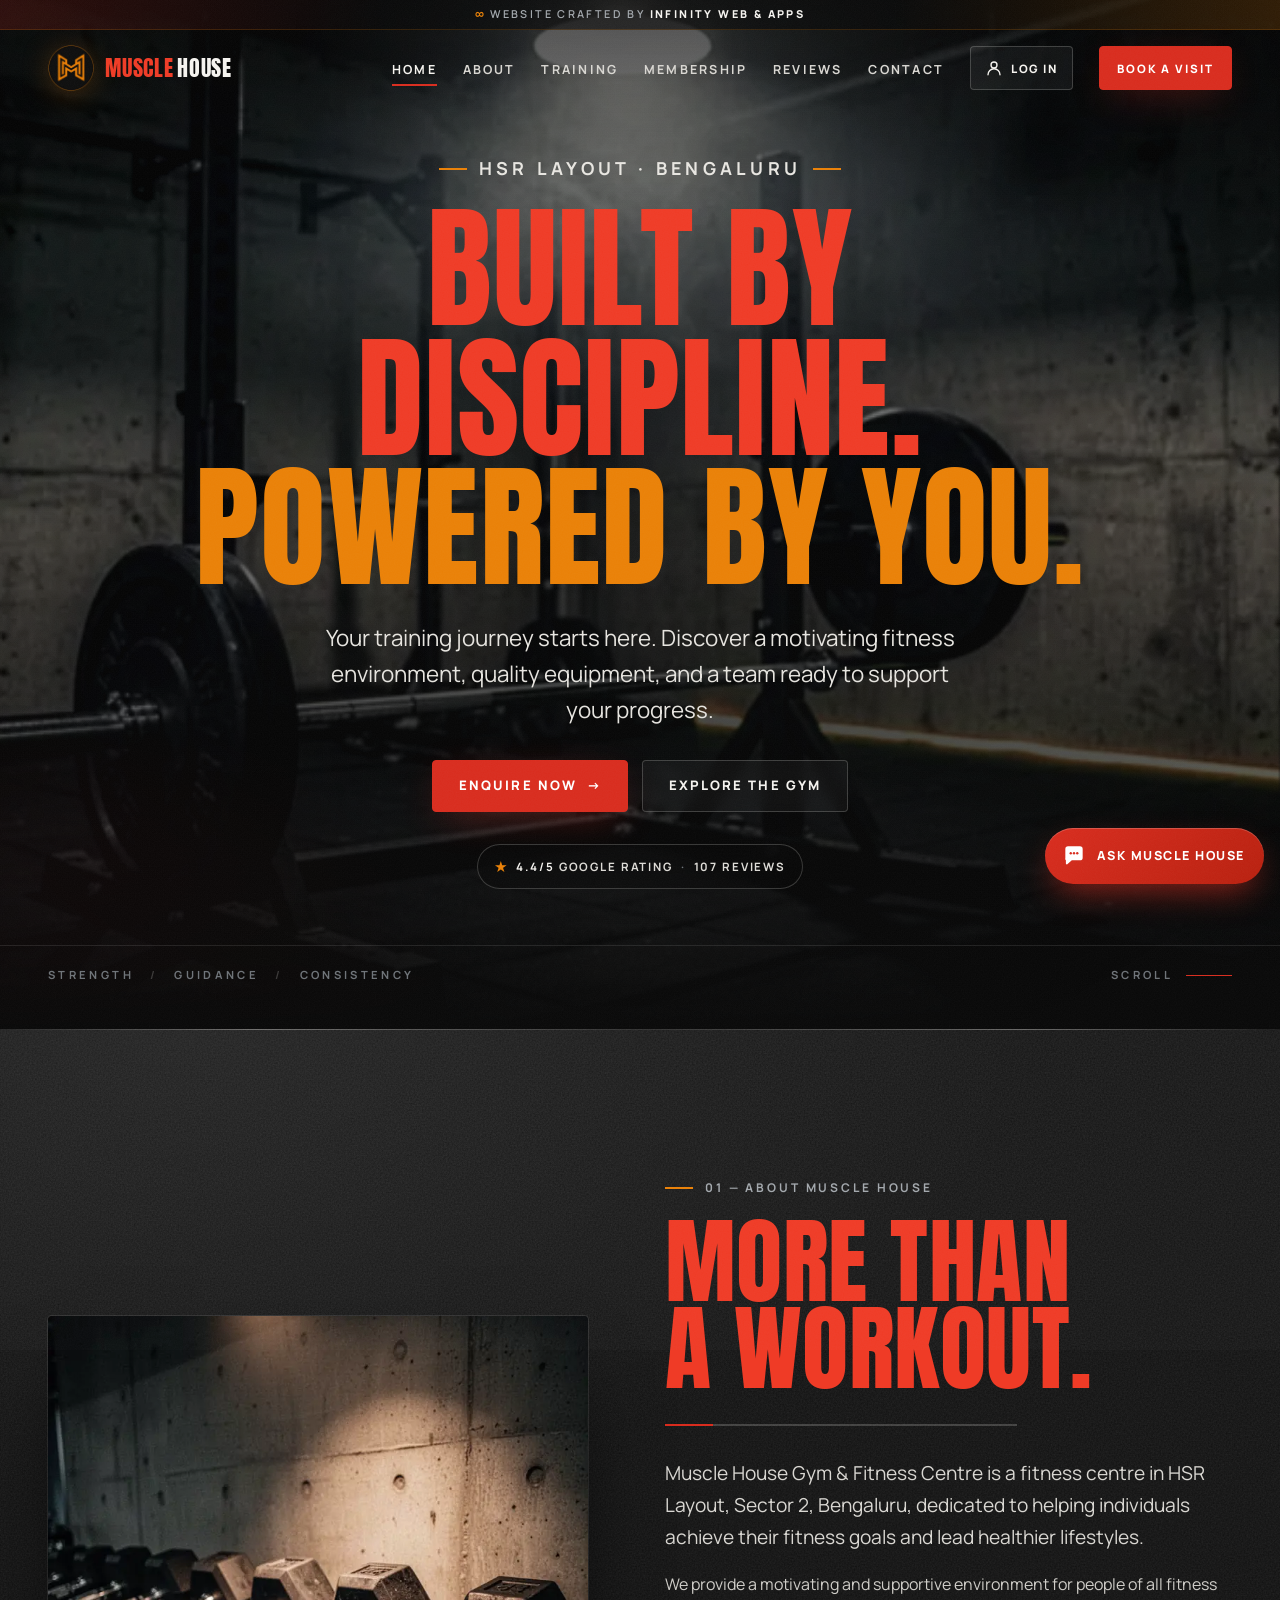
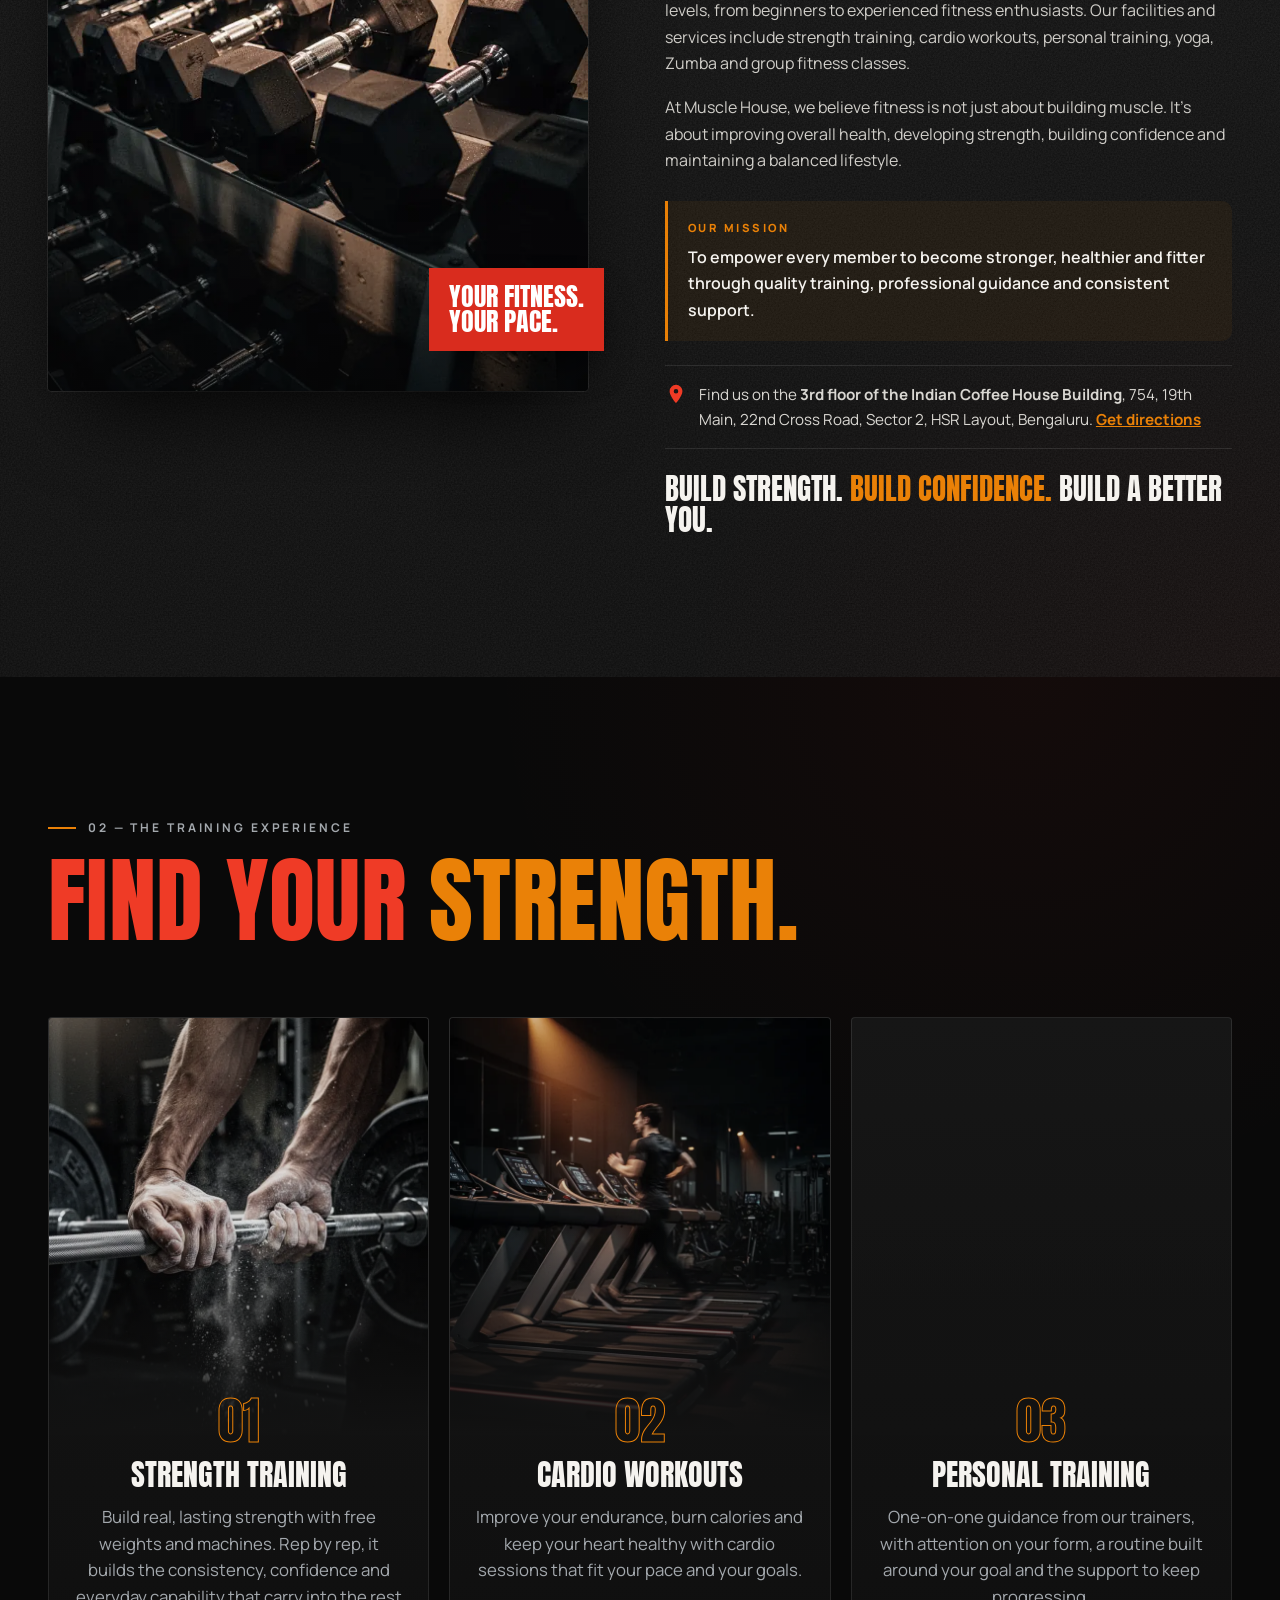
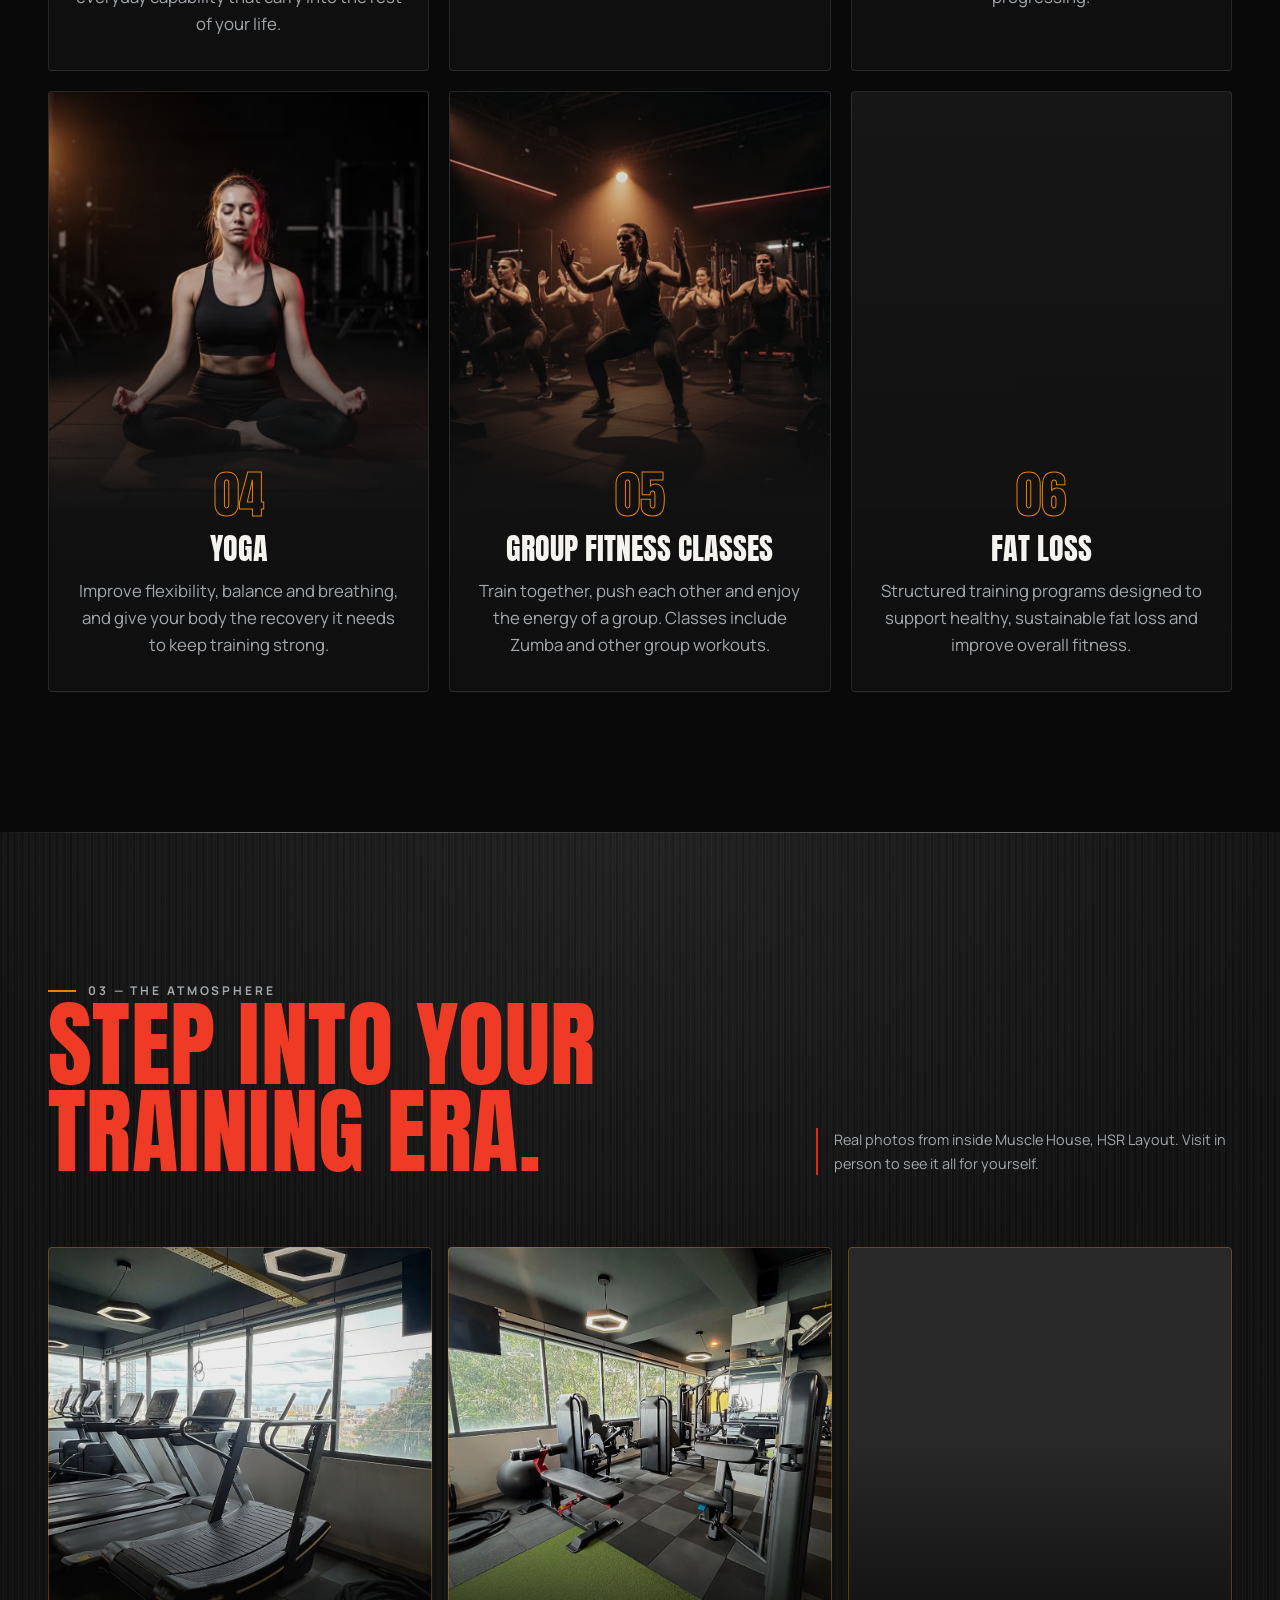
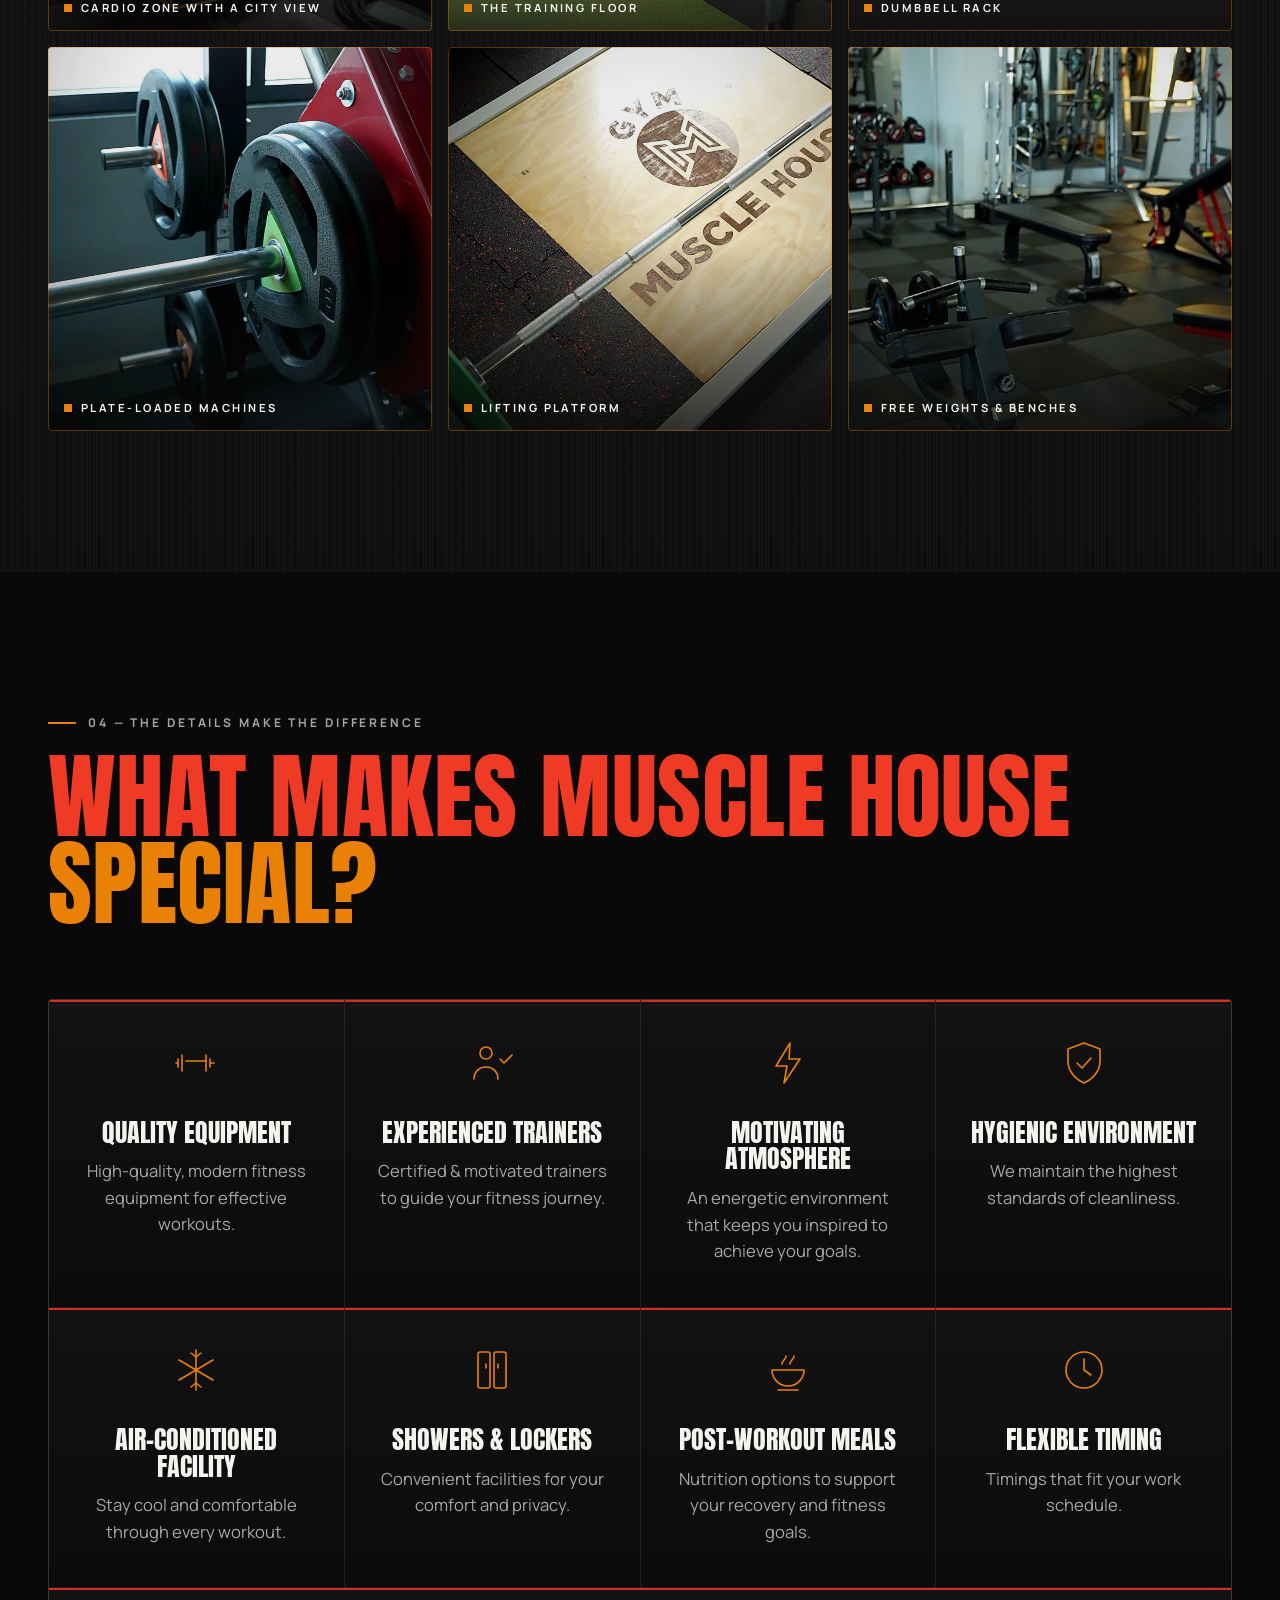
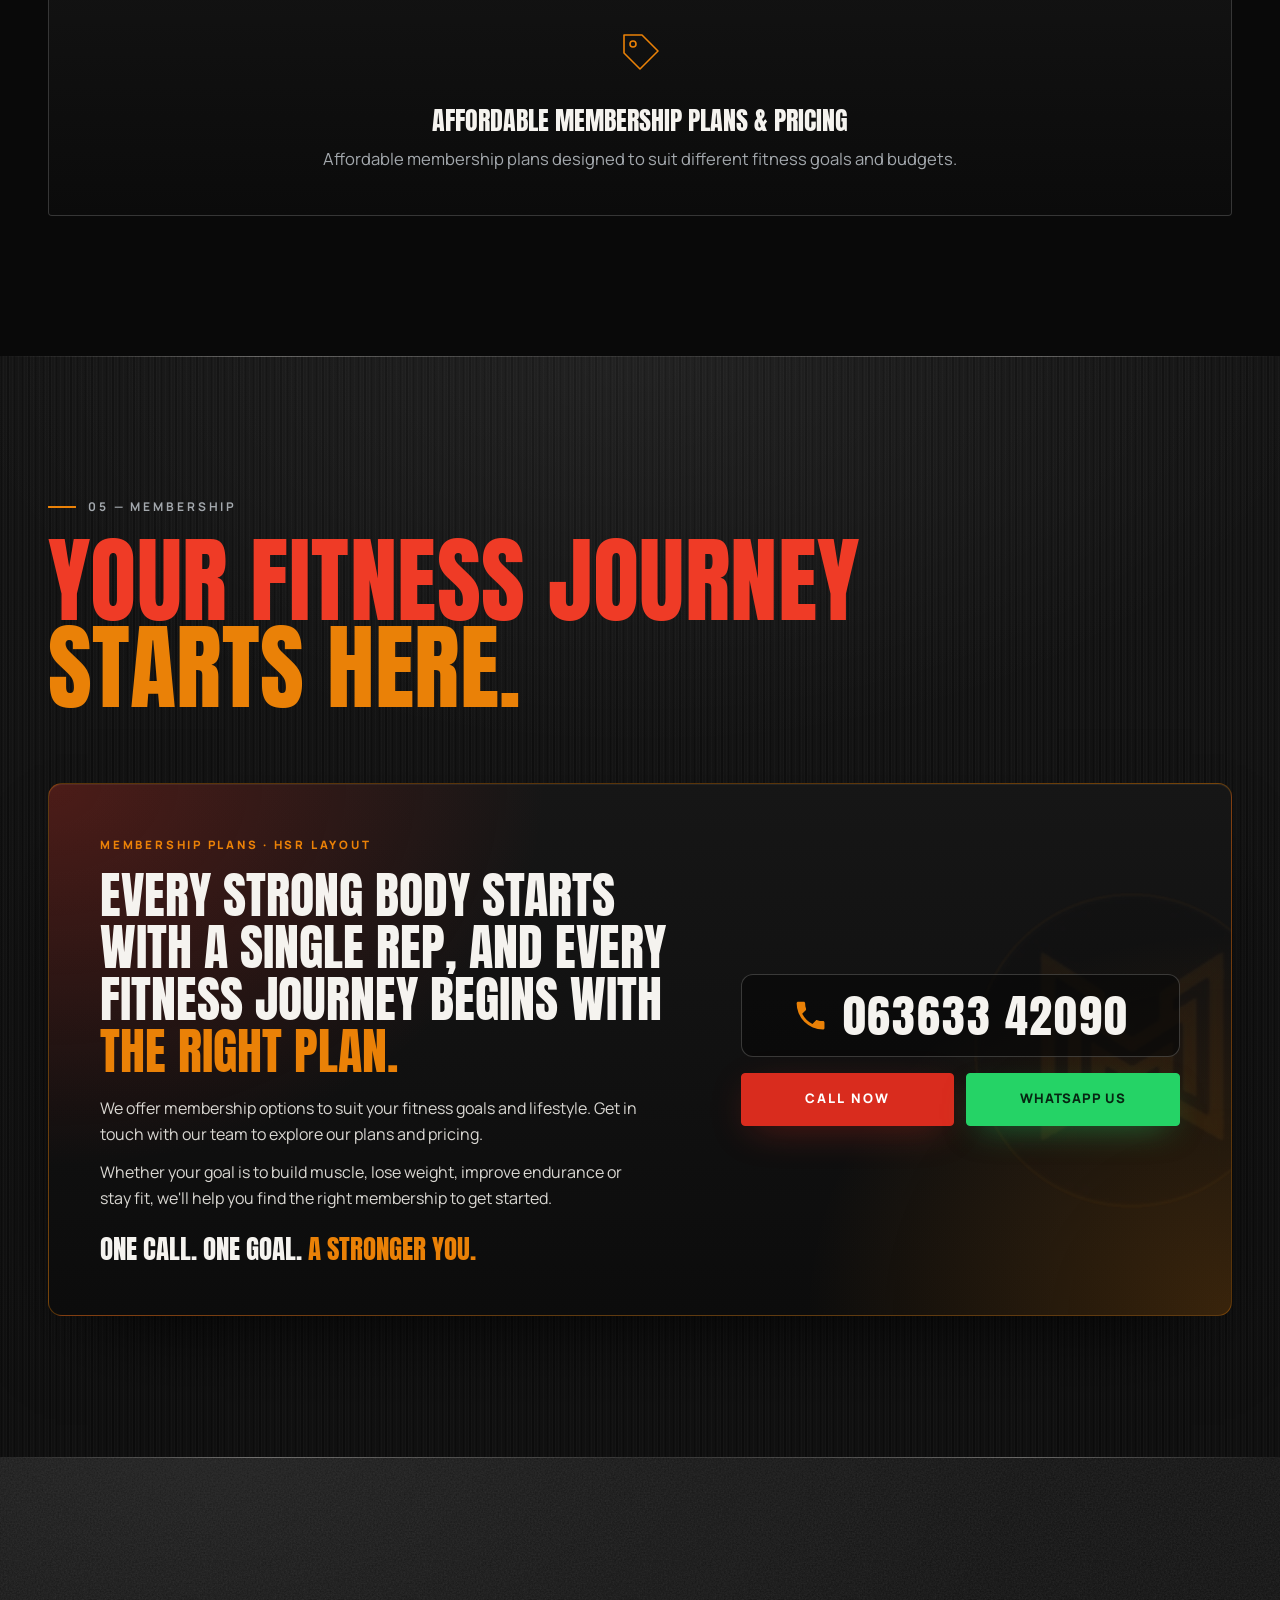
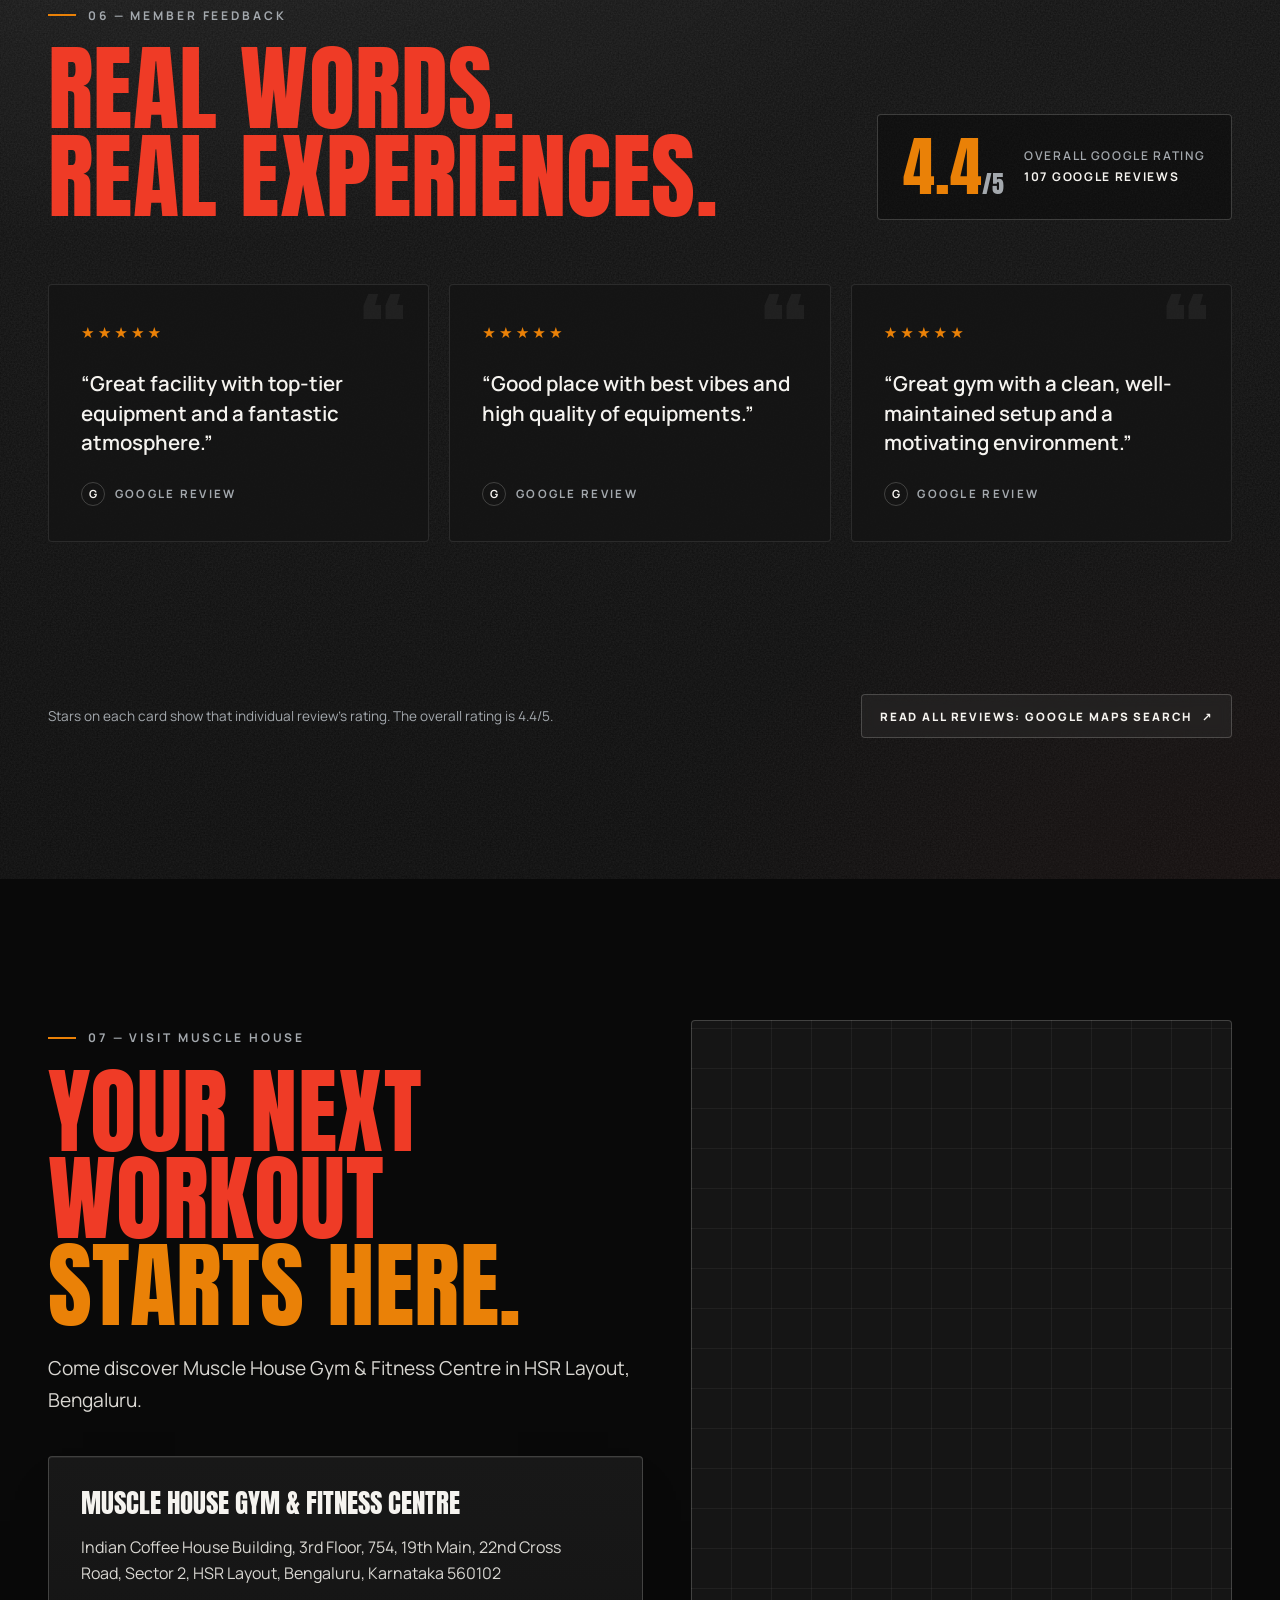
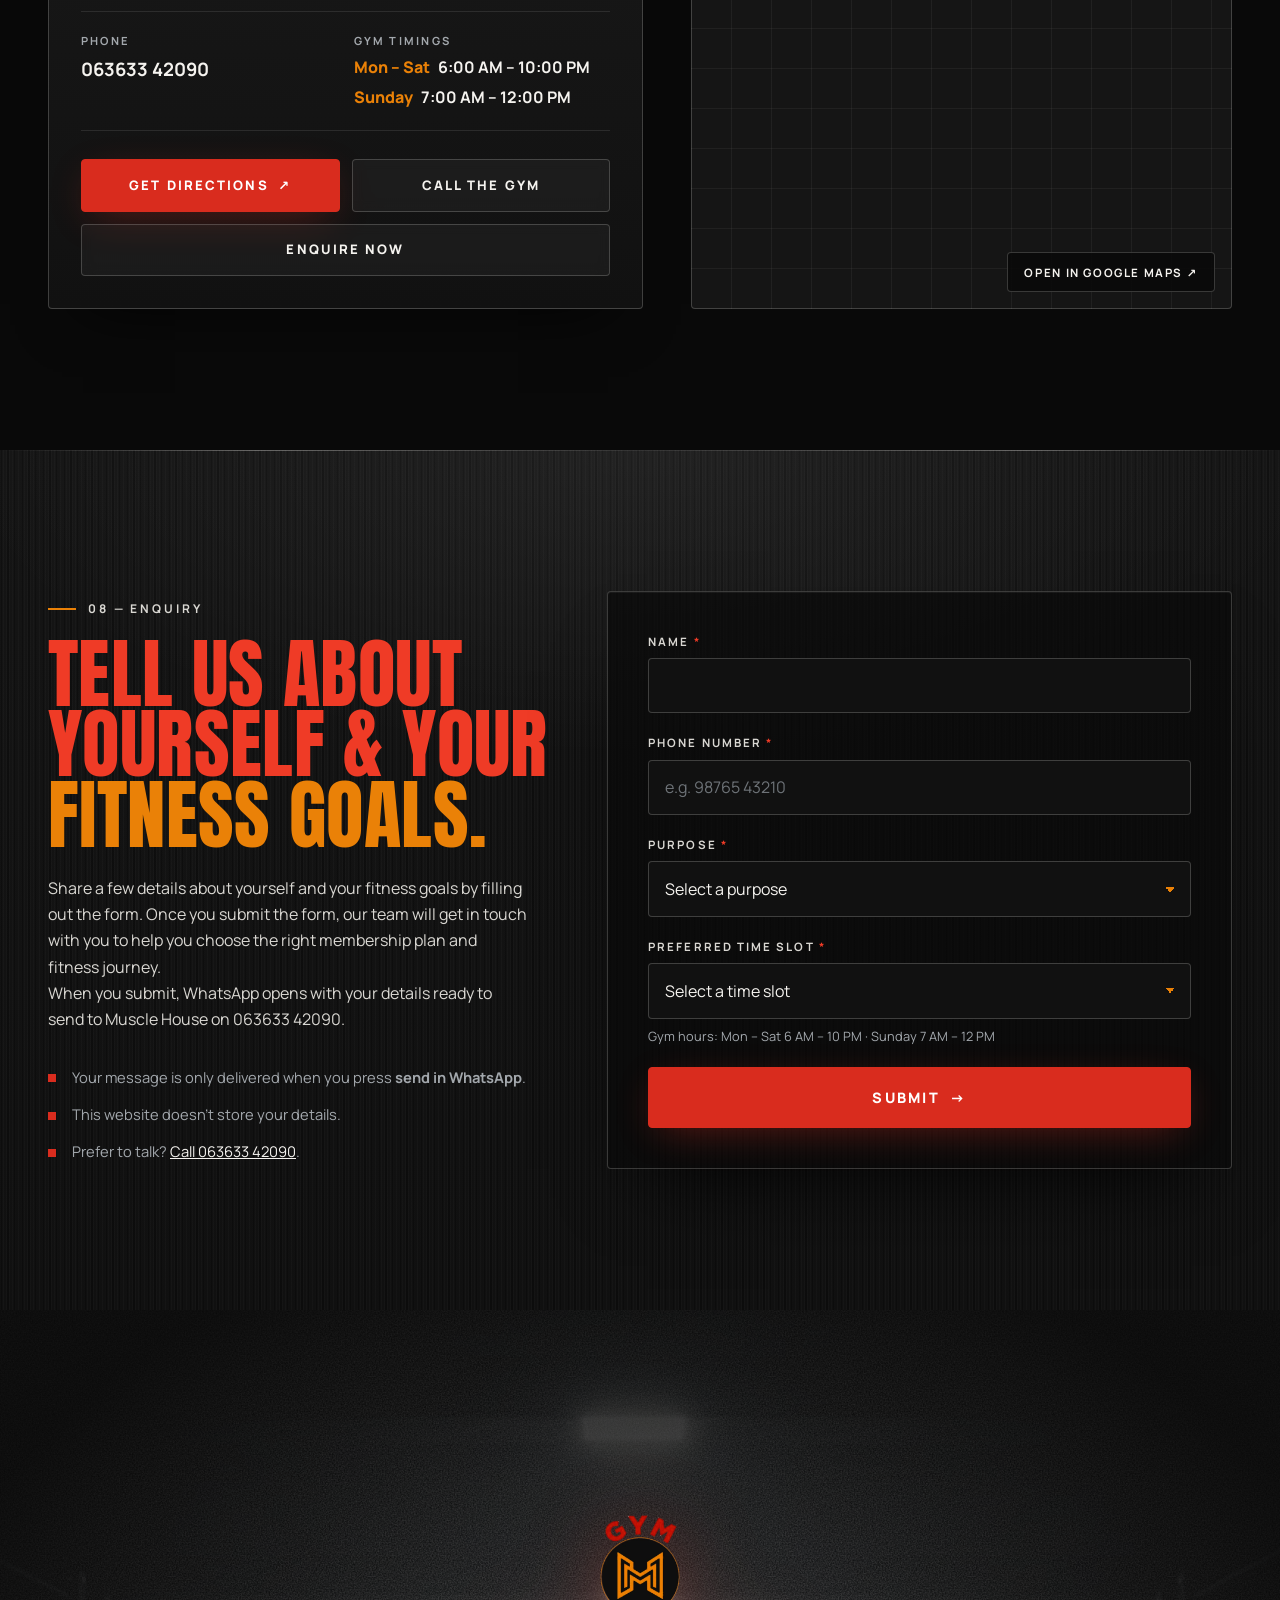
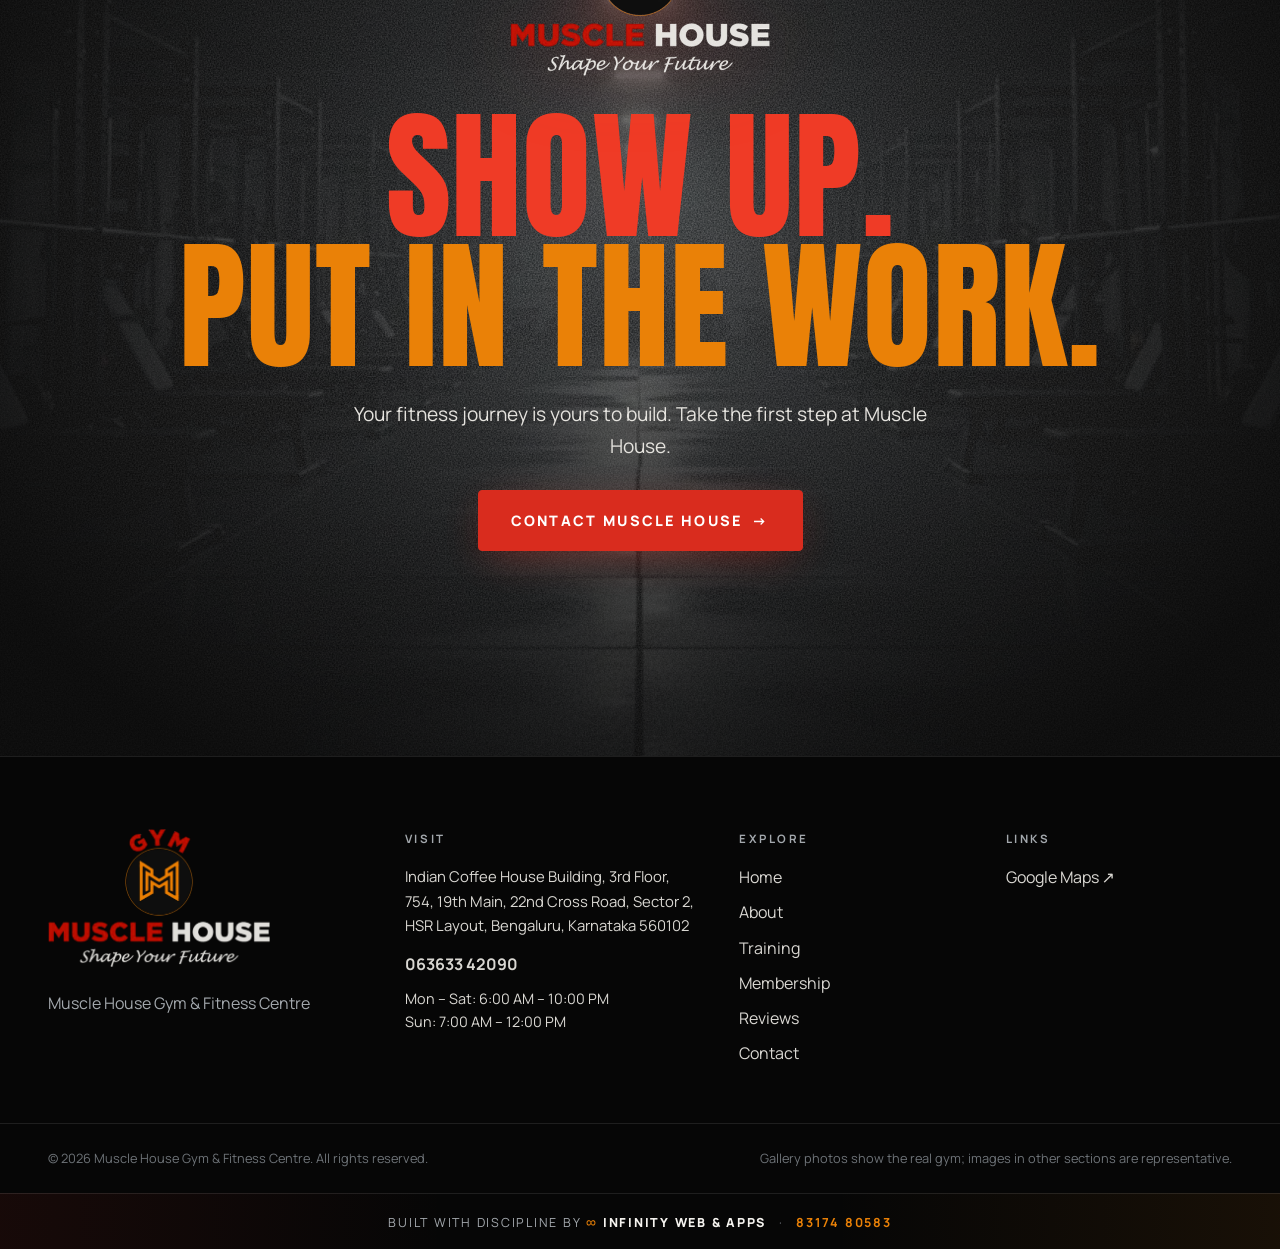
==== commit 66a8aa36: "Layout tweaks + enquiry form time slot - Hero: content centred; larger 'HSR Layout · Bengaluru' and " ====
--- a/index.html
+++ b/index.html
@@ -55,7 +55,7 @@
   <link rel="preconnect" href="https://fonts.gstatic.com" crossorigin>
   <link href="https://fonts.googleapis.com/css2?family=Anton&family=Manrope:wght@400;500;600;700;800&display=swap" rel="stylesheet">
   <link rel="preload" as="image" href="assets/img/hero.webp" fetchpriority="high">
-  <link rel="stylesheet" href="assets/css/styles.css?v=20261103-1">
+  <link rel="stylesheet" href="assets/css/styles.css?v=20261104-1">
 </head>
 <body>
   <a class="skip-link" href="#main">Skip to content</a>
@@ -544,12 +544,6 @@
           </div>
 
           <div class="field">
-            <label for="f-email">Email ID <span aria-hidden="true">*</span></label>
-            <input id="f-email" name="email" type="email" inputmode="email" autocomplete="email" required maxlength="120" placeholder="you@example.com" aria-describedby="f-email-err">
-            <p class="field__error" id="f-email-err" aria-live="polite"></p>
-          </div>
-
-          <div class="field">
             <label for="f-purpose">Purpose <span aria-hidden="true">*</span></label>
             <select id="f-purpose" name="purpose" required aria-describedby="f-purpose-err">
               <option value="">Select a purpose</option>
@@ -567,6 +561,19 @@
             <label for="f-other">Please enter your purpose <span aria-hidden="true">*</span></label>
             <input id="f-other" name="other" type="text" maxlength="120" aria-describedby="f-other-err">
             <p class="field__error" id="f-other-err" aria-live="polite"></p>
+          </div>
+
+          <div class="field">
+            <label for="f-time">Preferred time slot <span aria-hidden="true">*</span></label>
+            <select id="f-time" name="time" required aria-describedby="f-time-hint f-time-err">
+              <option value="">Select a time slot</option>
+              <option>Morning (6 AM – 11 AM)</option>
+              <option>Afternoon (11 AM – 4 PM)</option>
+              <option>Evening (4 PM – 8 PM)</option>
+              <option>Night (8 PM – 10 PM)</option>
+            </select>
+            <p class="field__hint" id="f-time-hint">Gym hours: Mon – Sat 6 AM – 10 PM · Sunday 7 AM – 12 PM</p>
+            <p class="field__error" id="f-time-err" aria-live="polite"></p>
           </div>
 
           <button class="btn btn--accent btn--block btn--lg" type="submit">Submit <span class="btn__arrow" aria-hidden="true">→</span></button>
@@ -723,12 +730,12 @@
   </dialog>
 
   <script src="assets/js/config.js?v=20261031-3" defer></script>
-  <script src="assets/js/main.js?v=20261103-3" defer></script>
+  <script src="assets/js/main.js?v=20261104-1" defer></script>
   <script src="assets/vendor/supabase-2.45.4.min.js" defer></script>
   <script src="assets/js/core.js?v=20261027-2" defer></script>
   <script src="assets/js/auth.js?v=20261027-2" defer></script>
   <script src="assets/js/join.js?v=20261027-2" defer></script>
-  <script src="assets/js/chat.js?v=20261104-1" defer></script>
+  <script src="assets/js/chat.js?v=20261104-2" defer></script>
   <script src="assets/js/reviews.js?v=20261103-1" defer></script>
 </body>
 </html>
--- a/assets/css/styles.css
+++ b/assets/css/styles.css
@@ -360,12 +360,14 @@
 .hero__shade {
   position: absolute; inset: 0; z-index: -1;
   background:
-    linear-gradient(90deg, rgba(9,9,9,.92) 0%, rgba(9,9,9,.7) 38%, rgba(9,9,9,.15) 75%),
+    radial-gradient(60% 55% at 50% 52%, rgba(9,9,9,.62) 0%, rgba(9,9,9,.38) 65%, rgba(9,9,9,.18) 100%),
     linear-gradient(0deg, var(--obsidian) 0%, rgba(9,9,9,.4) 30%, transparent 55%),
     linear-gradient(180deg, rgba(9,9,9,.6), transparent 22%),
     radial-gradient(55% 45% at 0% 100%, rgba(217,44,30,.22), transparent 70%);
 }
-.hero__content { position: relative; }
+.hero__content { position: relative; display: flex; flex-direction: column; align-items: center; text-align: center; margin-block: auto; }
+.hero__content .eyebrow { font-size: clamp(.9rem, 1.4vw, 1.15rem); color: #E8E6E1; }
+.hero__content .eyebrow::after { content: ""; width: 28px; height: 2px; background: var(--orange); }
 .hero__title { font-size: clamp(3.2rem, min(12.5vw, 15vh), 10.5rem); margin: 1.4rem 0 1.6rem; }
 .hero__title .line { display: block; overflow: hidden; padding-bottom: .04em; }
 .hero__title .line--accent { color: var(--orange); }
@@ -373,8 +375,8 @@
 .line:nth-child(2) .reveal-line { animation-delay: .1s; }
 .line:nth-child(3) .reveal-line { animation-delay: .2s; }
 @keyframes line-up { from { transform: translateY(105%); } }
-.hero__lede { max-width: 34rem; font-size: clamp(1rem, 1.4vw, 1.15rem); color: #DEDCD7; }
-.hero__actions { display: flex; flex-wrap: wrap; gap: .85rem; margin-top: 2rem; }
+.hero__lede { max-width: 40rem; font-size: clamp(1.1rem, 1.8vw, 1.4rem); line-height: 1.6; color: #E6E4DF; }
+.hero__actions { display: flex; flex-wrap: wrap; justify-content: center; gap: .85rem; margin-top: 2rem; }
 
 .rating-chip {
   display: inline-flex; flex-wrap: wrap; align-items: center; gap: .5rem; margin-top: 2rem;
@@ -455,10 +457,10 @@
 .panel__media::after { content: ""; position: absolute; inset: 0; background: linear-gradient(0deg, #121212 0%, transparent 50%); }
 .panel__media img { width: 100%; height: 100%; object-fit: cover; filter: grayscale(.35) brightness(.88); transition: transform 1.2s var(--ease), filter .8s var(--ease); }
 .panel:hover .panel__media img { transform: scale(1.06); filter: grayscale(0) brightness(1); }
-.panel__body { position: relative; padding: 0 1.6rem 2rem; margin-top: -2.5rem; z-index: 1; }
+.panel__body { position: relative; padding: 0 1.6rem 2rem; margin-top: -2.5rem; z-index: 1; text-align: center; }
 .panel__num { font-family: var(--font-display); font-size: 3.2rem; line-height: 1; color: transparent; -webkit-text-stroke: 1px var(--orange); }
 .panel__title { font-family: var(--font-display); font-weight: 400; font-size: 1.9rem; text-transform: uppercase; line-height: 1; margin: .6rem 0 .9rem; }
-.panel p { color: var(--steel); font-size: .95rem; }
+.panel p { color: var(--steel); font-size: 1.05rem; line-height: 1.6; }
 
 /* ---------- 4. Gallery ---------- */
 /* Six real photos in an even grid: 2 columns × 3 rows on phones/tablets, 3 × 2 on desktop */
@@ -487,7 +489,7 @@
 @media (min-width: 640px) { .features > :last-child:nth-child(odd) { grid-column: span 2; } }
 @media (min-width: 1080px) { .features > :last-child:nth-child(4n+1) { grid-column: 1 / -1; } }
 .feature {
-  position: relative; padding: 2.4rem 1.8rem 2.6rem; background: linear-gradient(180deg, #121212, #0b0b0b);
+  position: relative; text-align: center; padding: 2.4rem 1.8rem 2.6rem; background: linear-gradient(180deg, #121212, #0b0b0b);
   overflow: hidden; transition: background .5s var(--ease);
 }
 .feature::before {
@@ -500,9 +502,9 @@
 }
 .feature:hover::before, .feature.is-visible::before { transform: scaleX(1); }
 .feature:hover::after { opacity: 1; }
-.feature__icon { width: 48px; height: 48px; fill: none; stroke: var(--orange); stroke-width: 1.6; stroke-linecap: round; stroke-linejoin: round; margin-bottom: 2rem; }
+.feature__icon { display: block; width: 48px; height: 48px; fill: none; stroke: var(--orange); stroke-width: 1.6; stroke-linecap: round; stroke-linejoin: round; margin: 0 auto 2rem; }
 .feature h3 { font-family: var(--font-display); font-weight: 400; font-size: 1.6rem; line-height: 1.05; text-transform: uppercase; margin-bottom: .8rem; }
-.feature p { color: var(--steel); font-size: .93rem; }
+.feature p { color: var(--steel); font-size: 1.04rem; line-height: 1.6; }
 
 /* ---------- Membership ---------- */
 .plans-wrap[hidden] { display: none; }
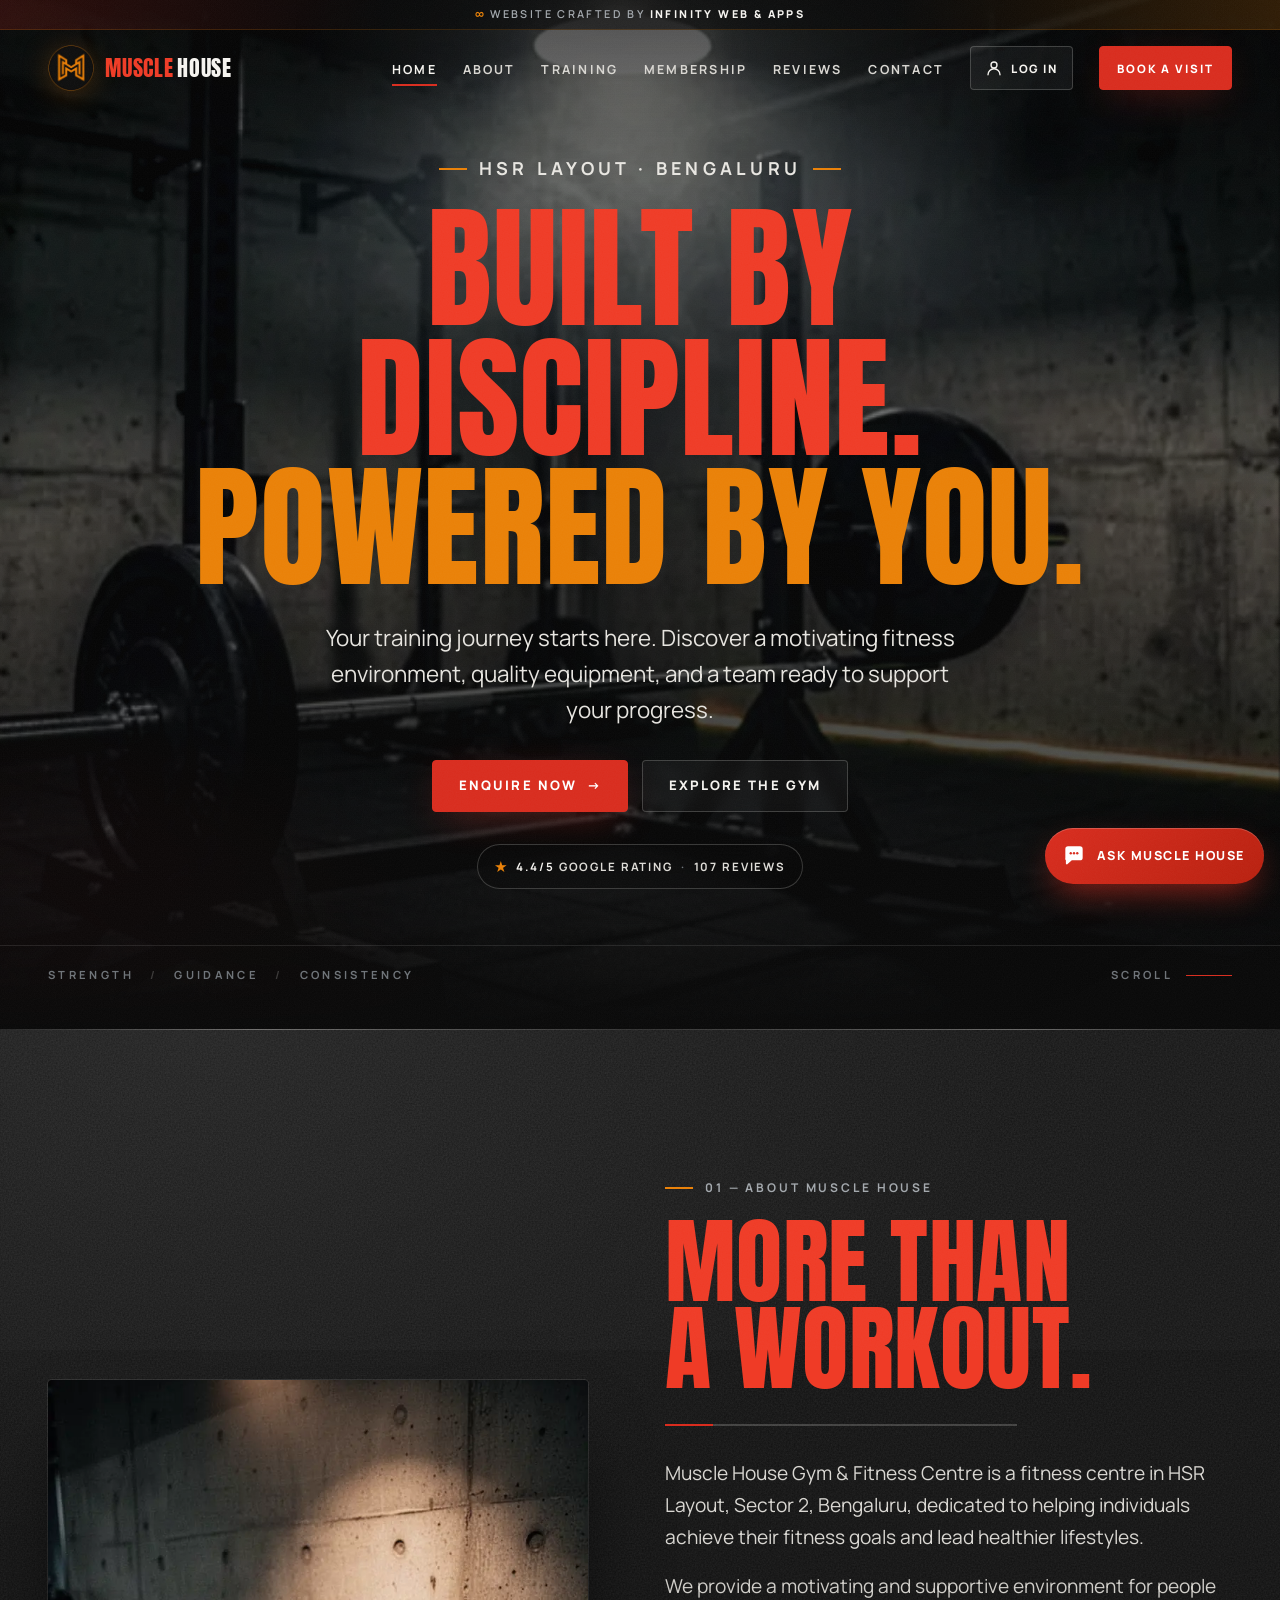
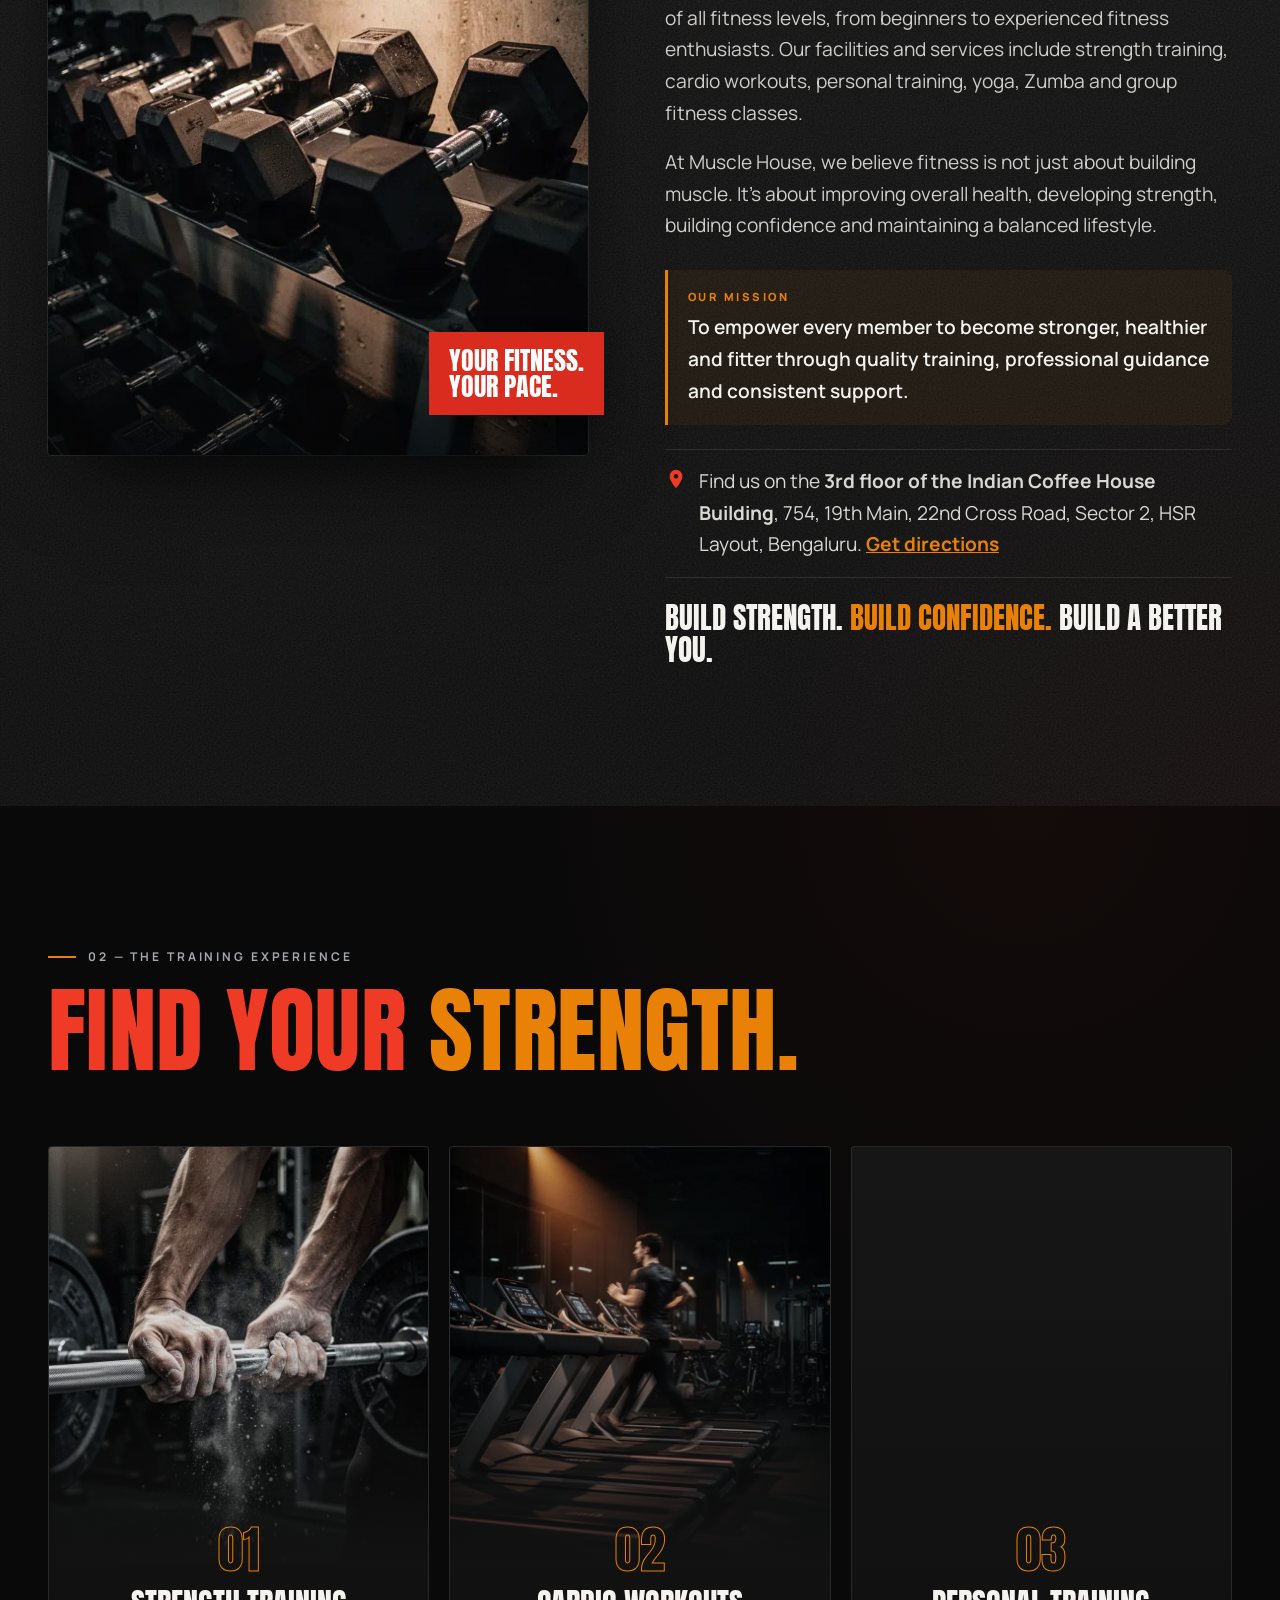
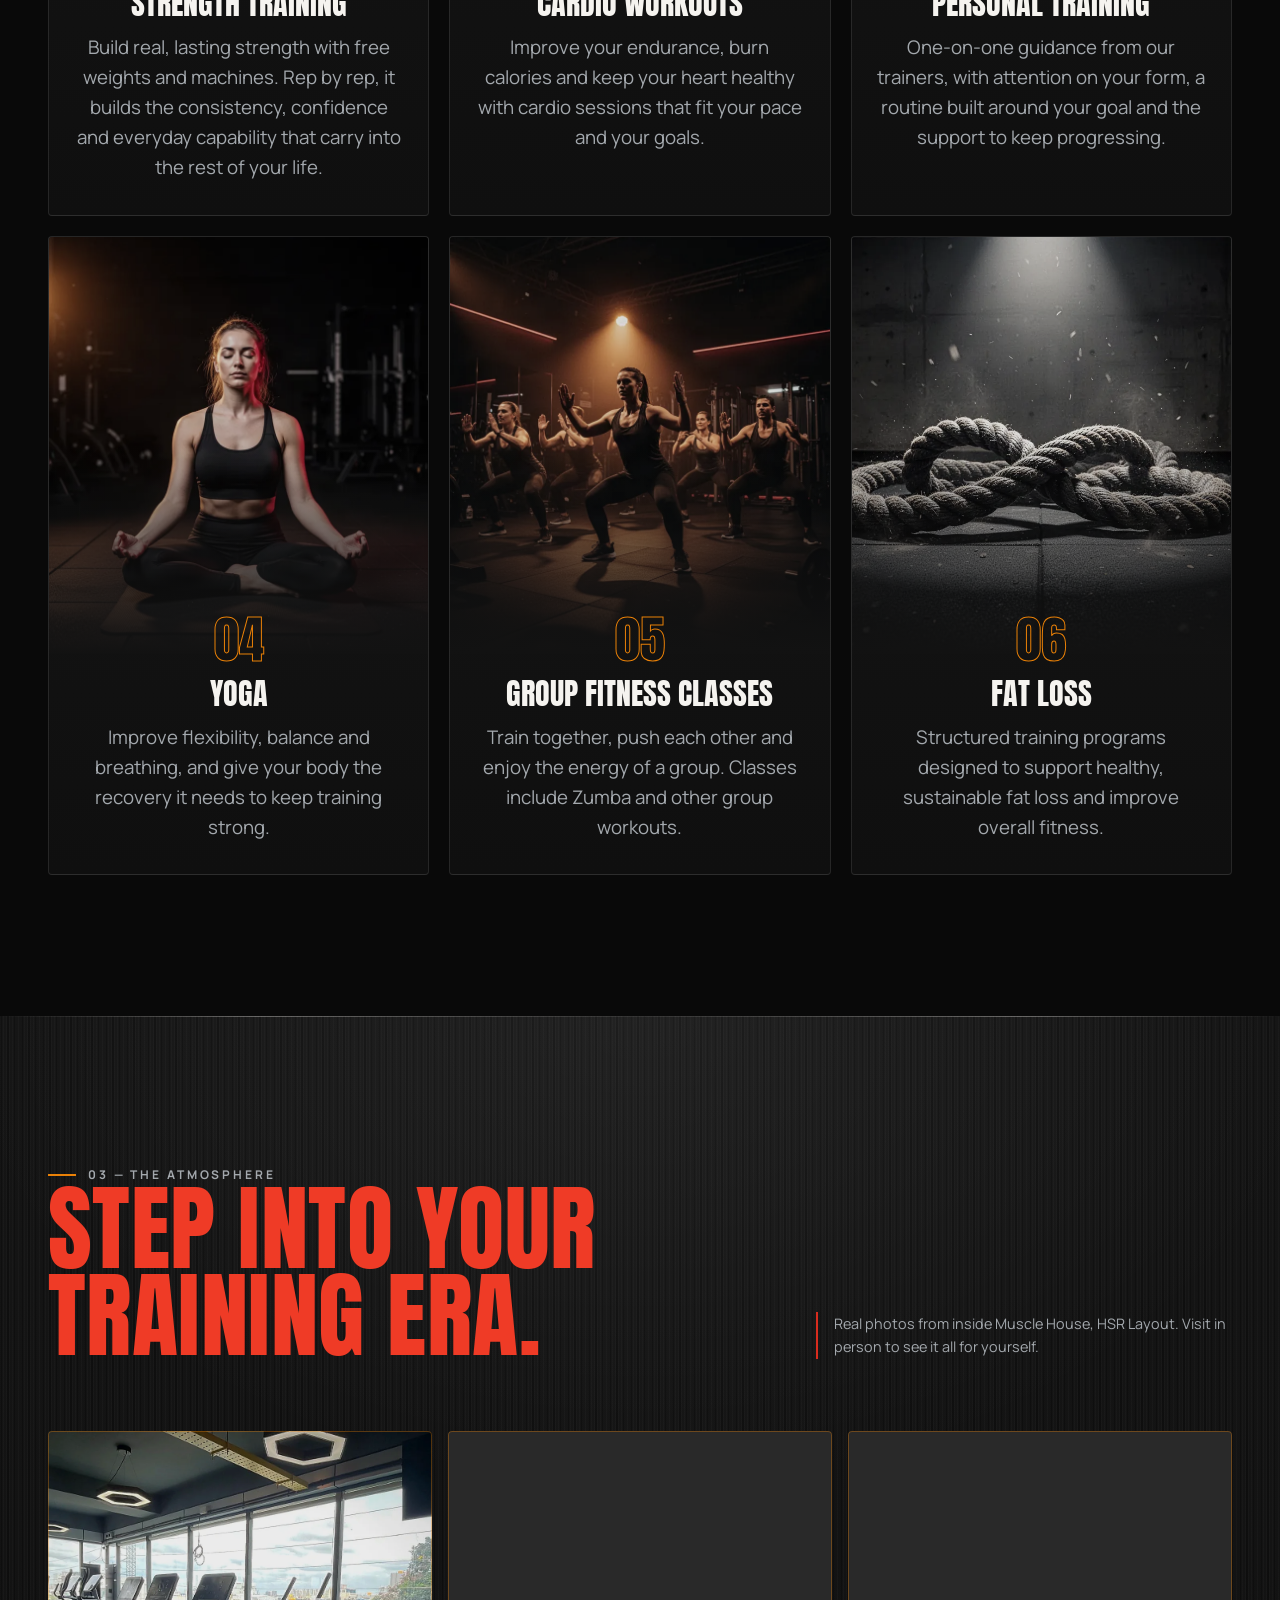
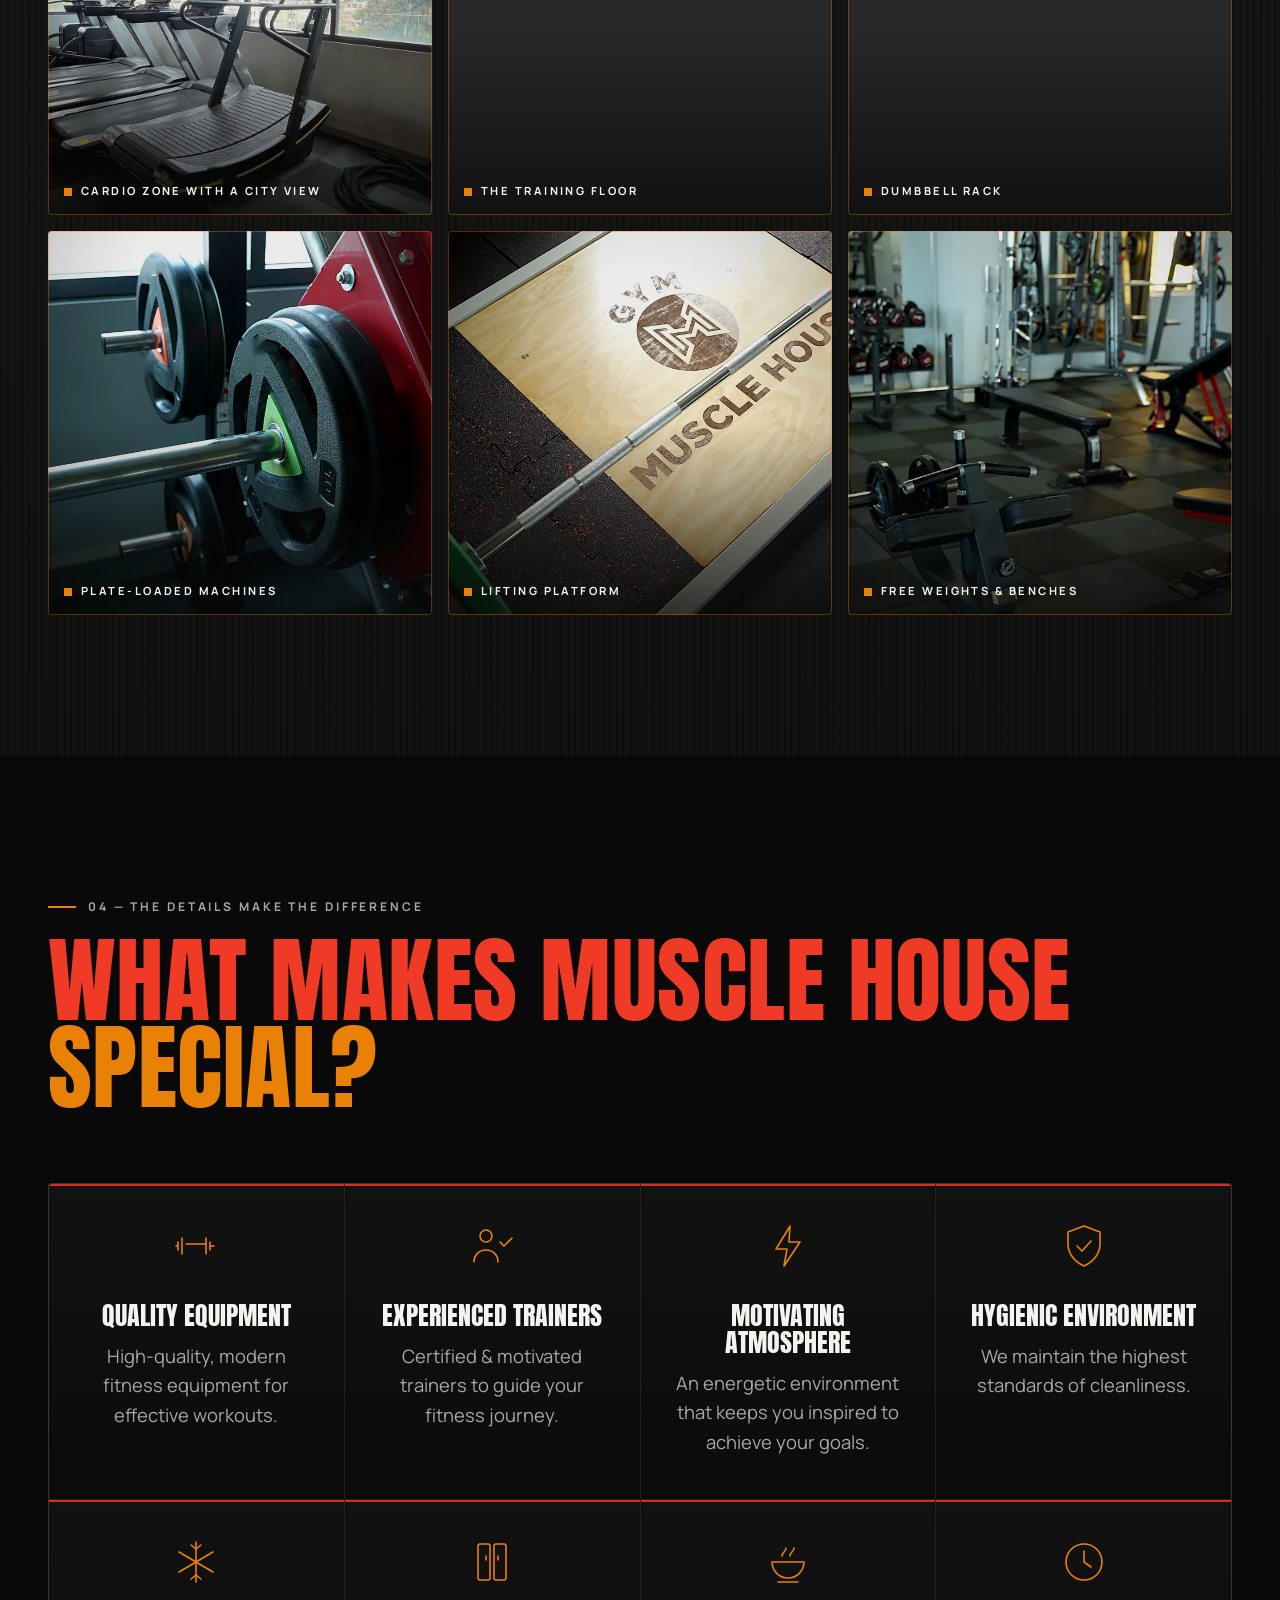
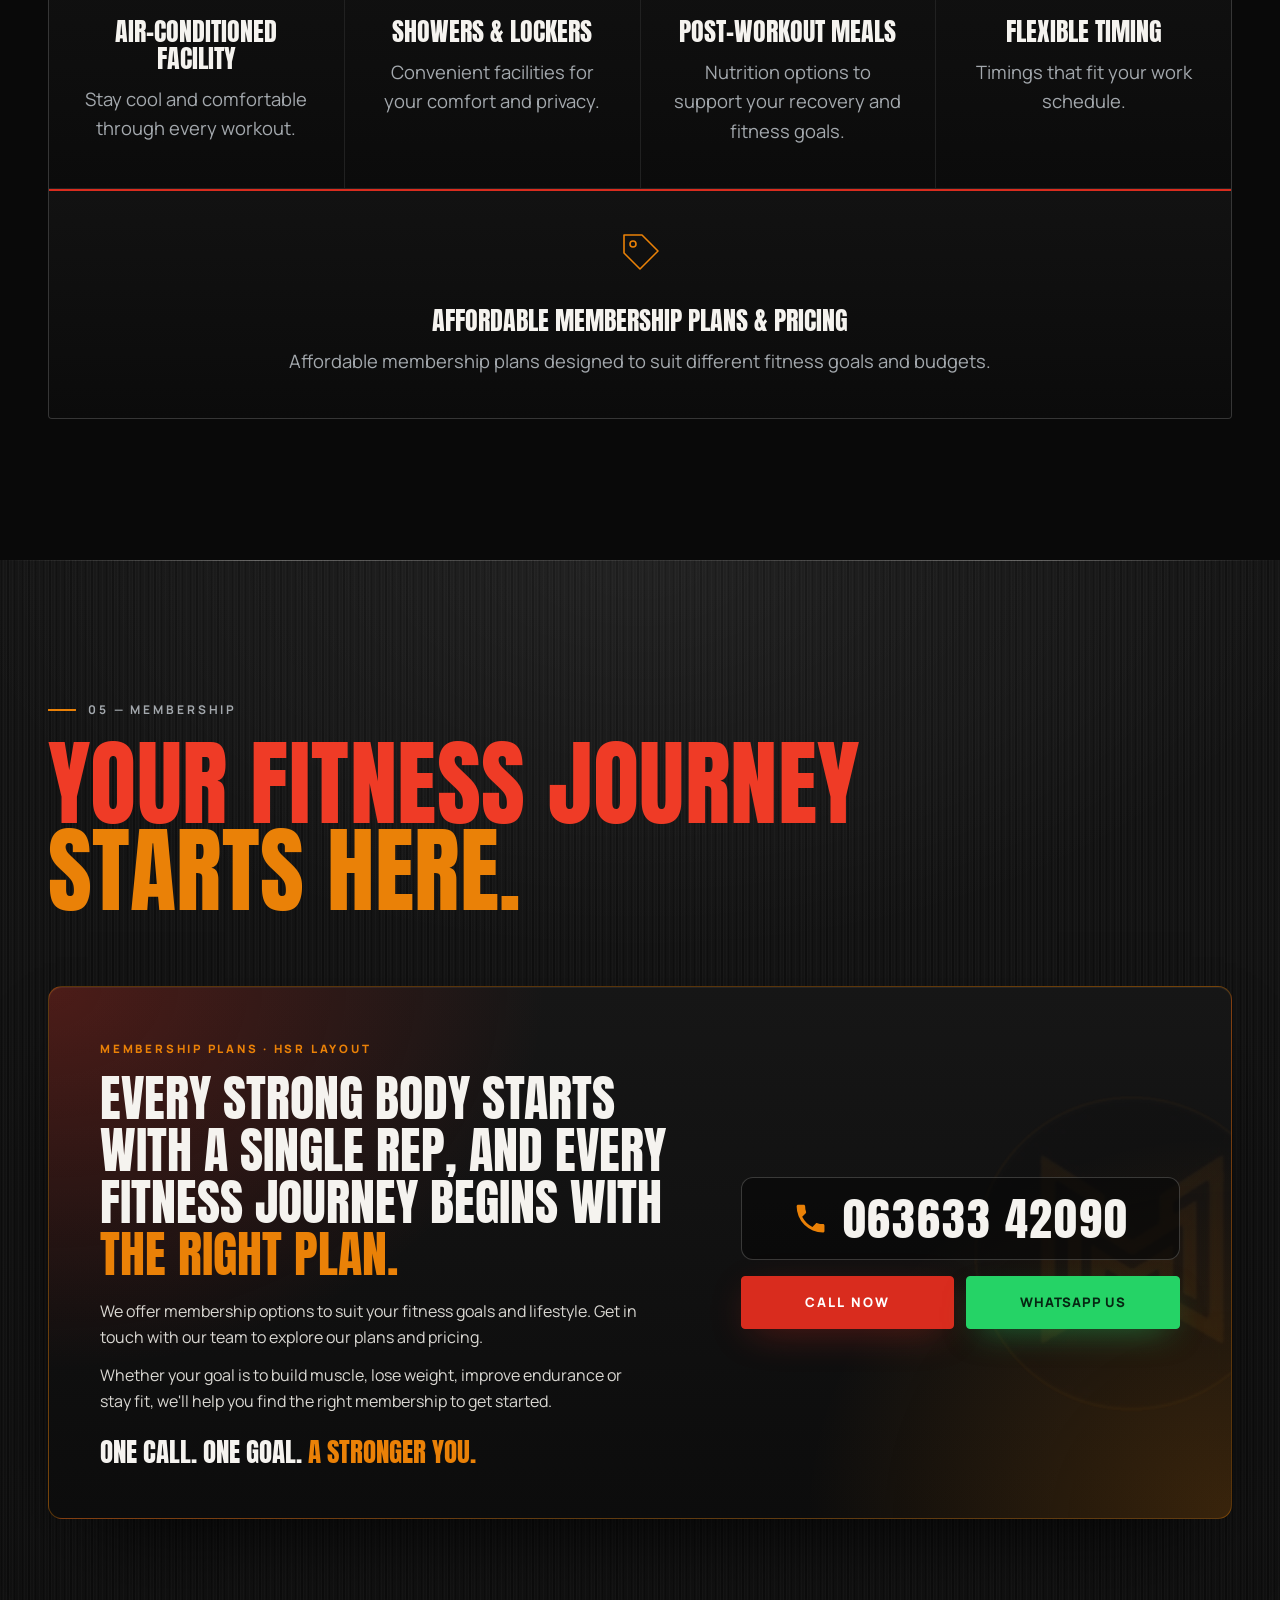
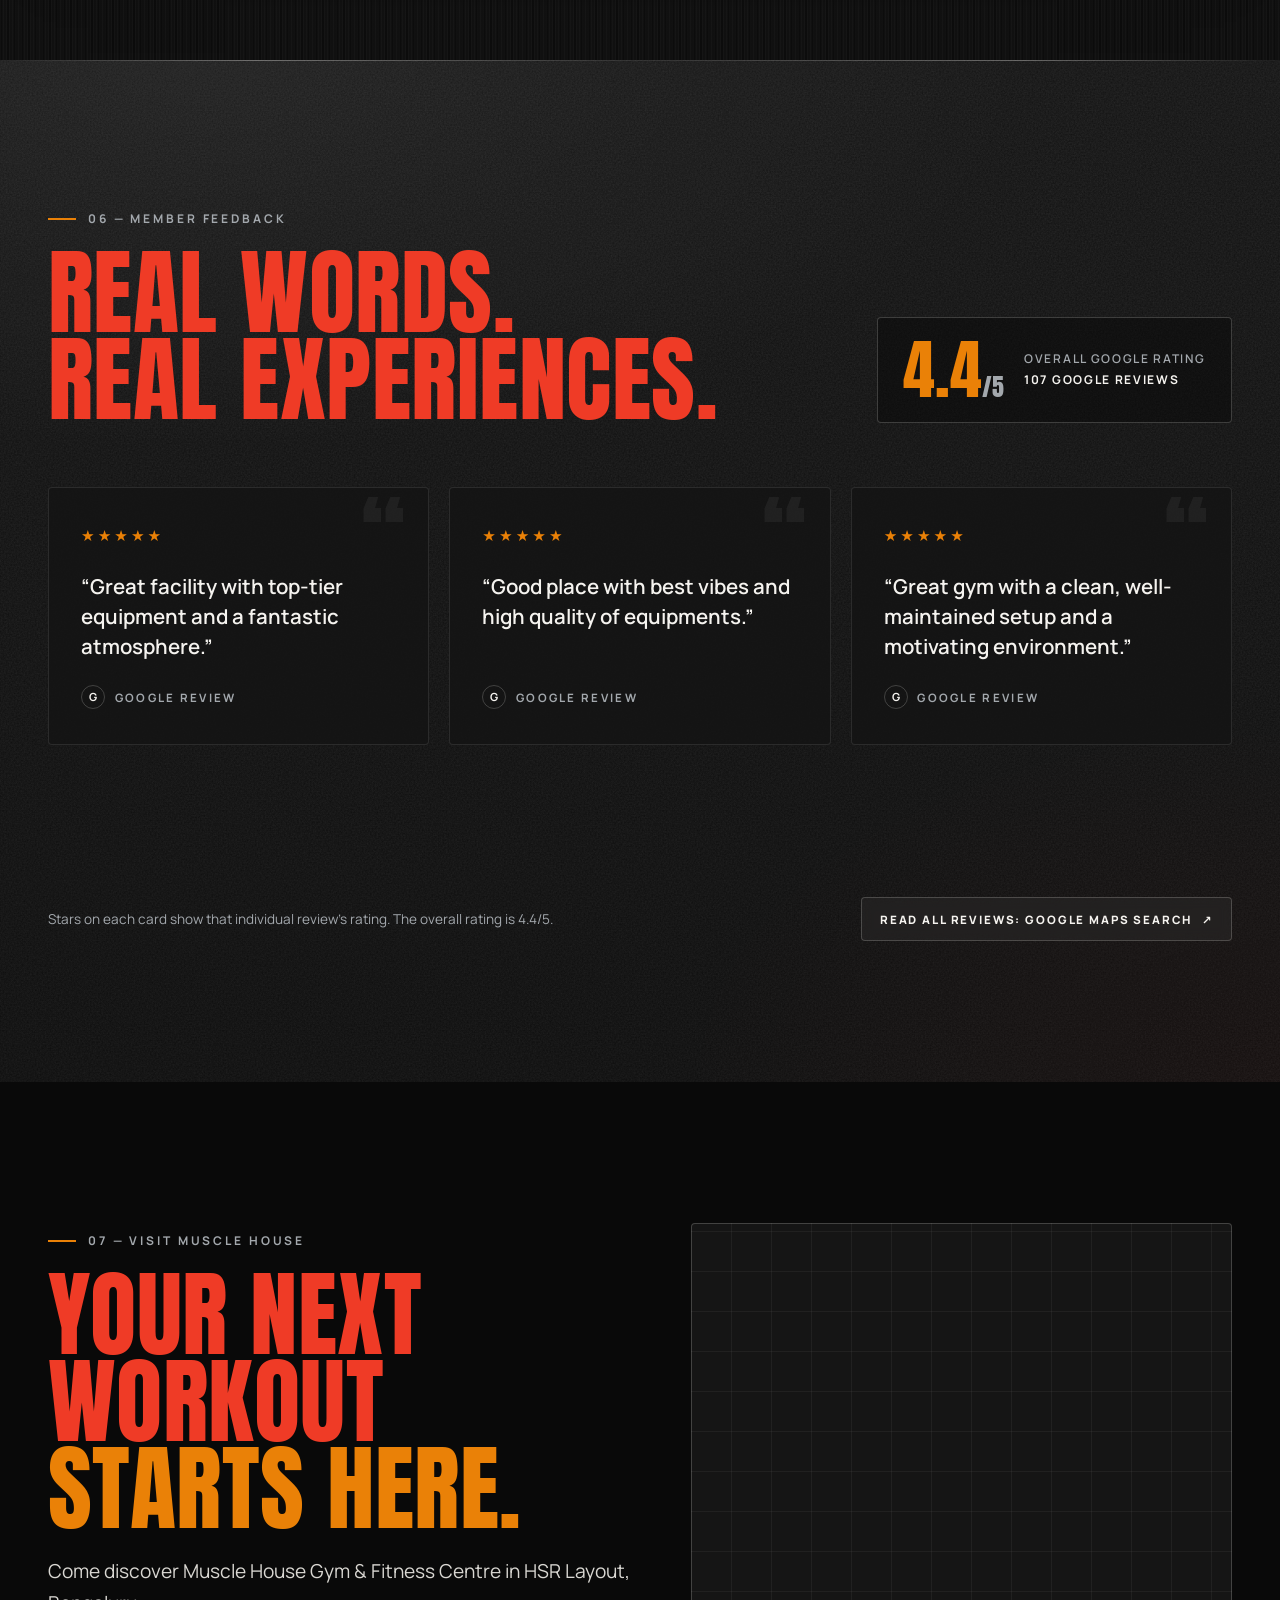
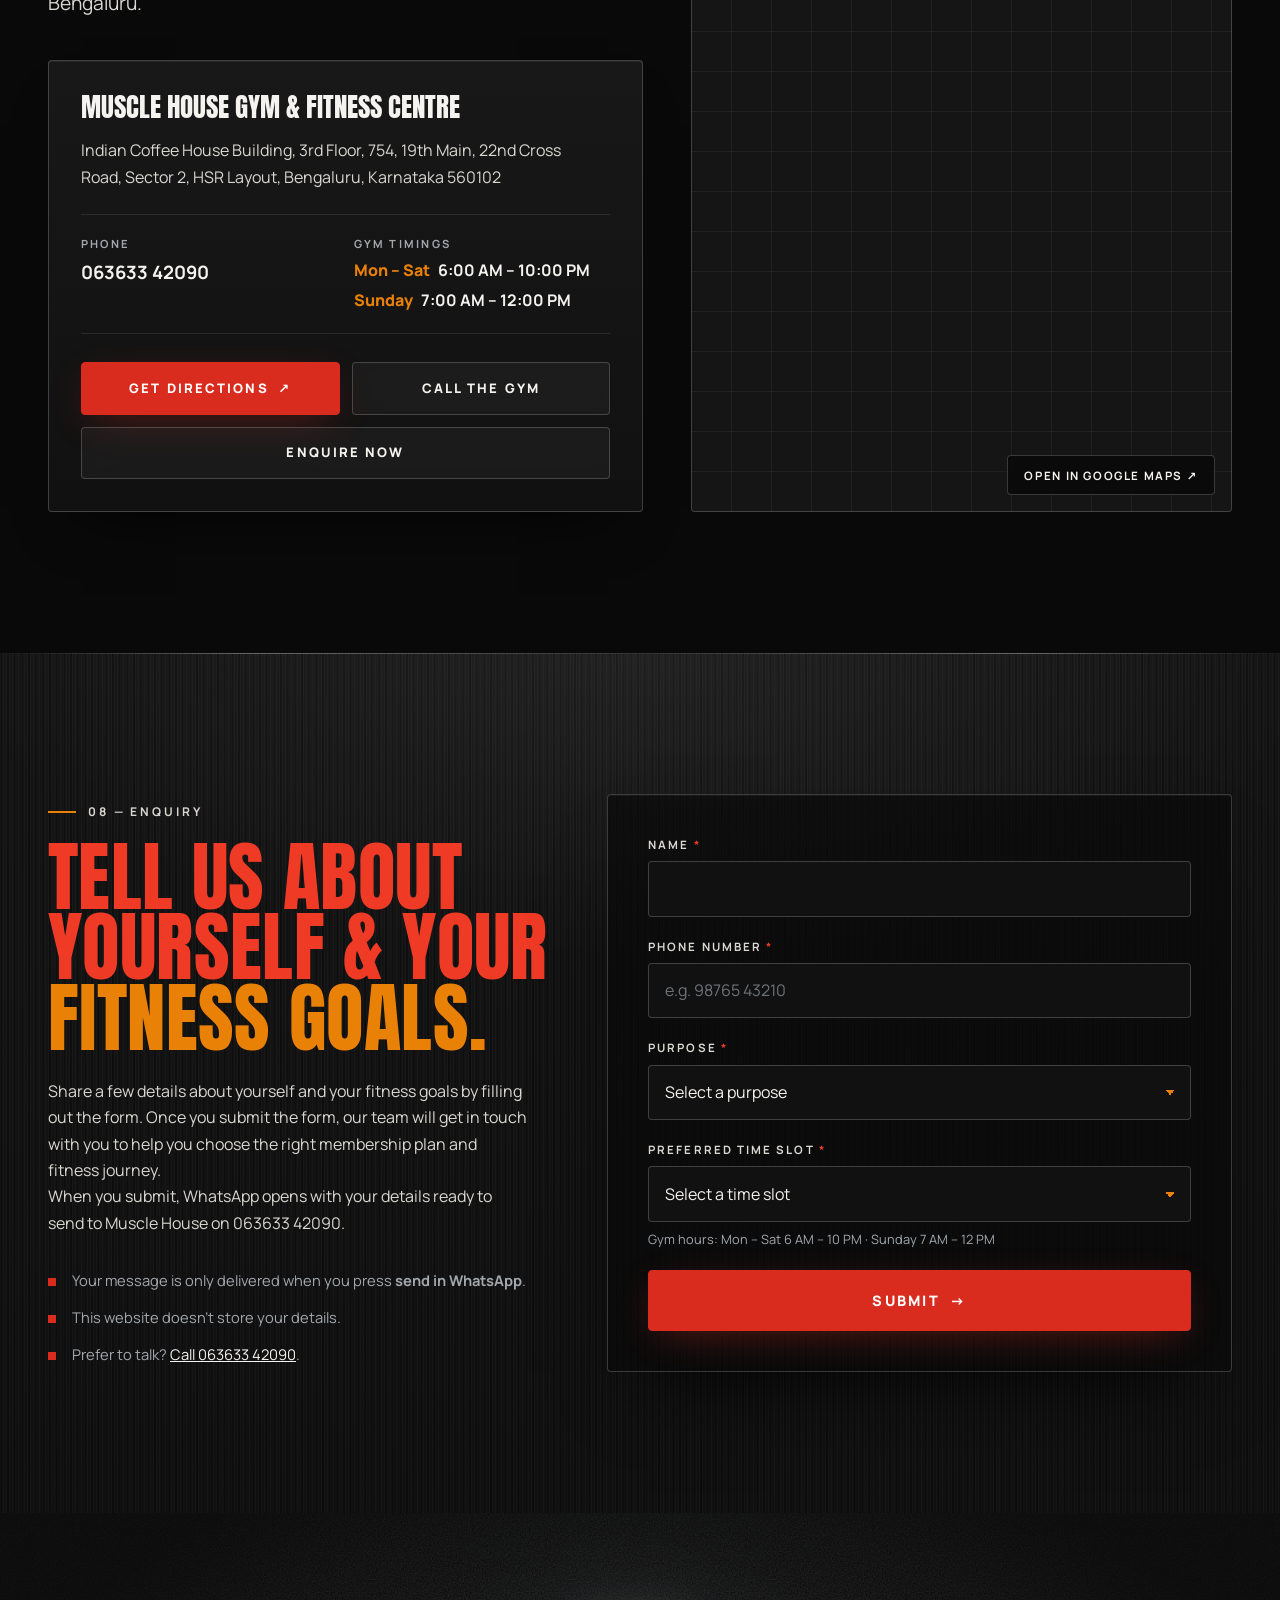
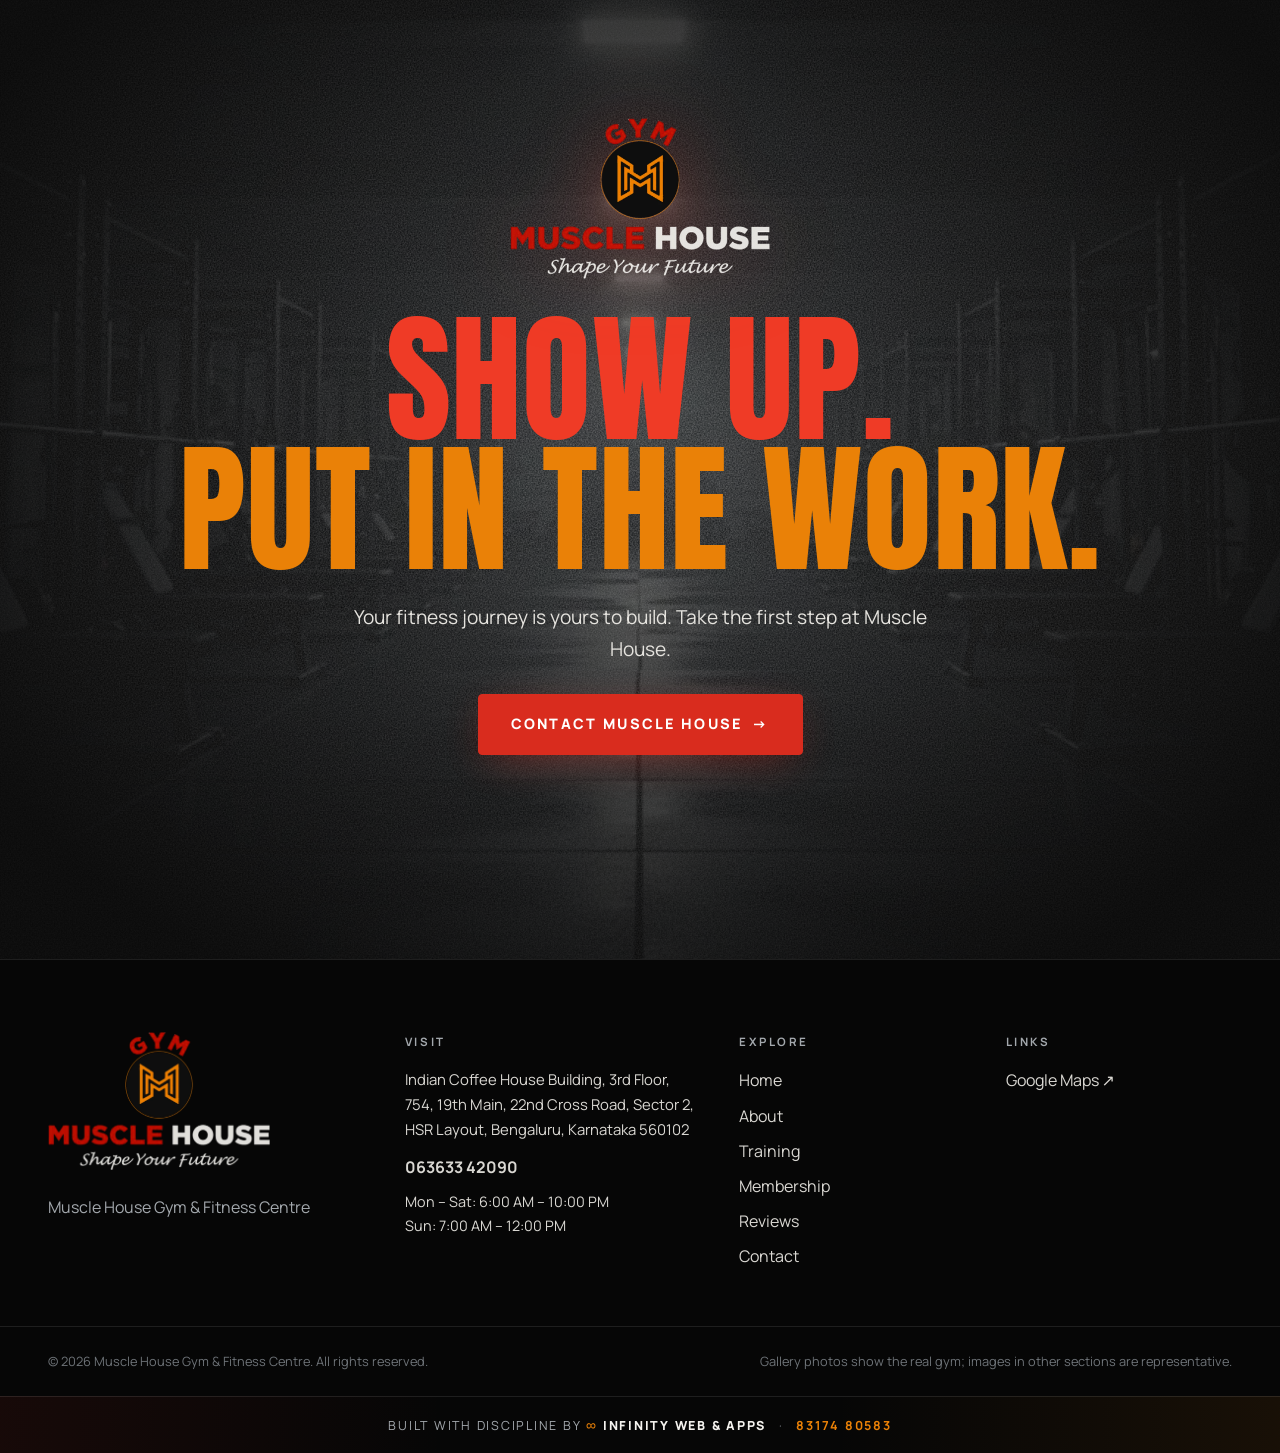
==== commit edbeda02: "Larger text: About paragraphs match the first paragraph; bigger Training and 'special' descriptions " ====
--- a/index.html
+++ b/index.html
@@ -55,7 +55,7 @@
   <link rel="preconnect" href="https://fonts.gstatic.com" crossorigin>
   <link href="https://fonts.googleapis.com/css2?family=Anton&family=Manrope:wght@400;500;600;700;800&display=swap" rel="stylesheet">
   <link rel="preload" as="image" href="assets/img/hero.webp" fetchpriority="high">
-  <link rel="stylesheet" href="assets/css/styles.css?v=20261104-1">
+  <link rel="stylesheet" href="assets/css/styles.css?v=20261104-2">
 </head>
 <body>
   <a class="skip-link" href="#main">Skip to content</a>
--- a/assets/css/styles.css
+++ b/assets/css/styles.css
@@ -424,11 +424,11 @@
 @media (max-width: 899px) { .float-label { right: 1rem; } }
 @keyframes bob { 50% { transform: translateY(-8px); } }
 .intro__copy .display-xl { margin-top: 1.25rem; }
-.intro__text { margin-top: 1.1rem; color: #CFCDC8; }
+.intro__text { margin-top: 1.1rem; color: #CFCDC8; font-size: clamp(1.05rem, 1.5vw, 1.25rem); } /* same size as the first (.lead) paragraph */
 .intro__mission { margin-top: 1.75rem; padding: 1.1rem 1.25rem; border-left: 3px solid var(--orange); background: rgba(234,129,7,.06); border-radius: 0 10px 10px 0; }
 .intro__mission-k { display: block; font-size: .7rem; font-weight: 800; letter-spacing: .22em; text-transform: uppercase; color: var(--orange); margin-bottom: .4rem; }
-.intro__mission p { color: var(--offwhite); font-weight: 600; }
-.intro__where { margin-top: 1.5rem; display: flex; gap: .75rem; align-items: flex-start; padding: 1rem 0; border-block: 1px solid var(--line); color: #D9D7D2; font-size: .95rem; }
+.intro__mission p { color: var(--offwhite); font-weight: 600; font-size: clamp(1.05rem, 1.5vw, 1.25rem); }
+.intro__where { margin-top: 1.5rem; display: flex; gap: .75rem; align-items: flex-start; padding: 1rem 0; border-block: 1px solid var(--line); color: #D9D7D2; font-size: clamp(1.05rem, 1.5vw, 1.25rem); }
 .intro__where svg { width: 22px; height: 22px; flex: none; fill: var(--red-text); margin-top: .1rem; }
 .intro__where a { color: var(--orange); font-weight: 700; white-space: nowrap; }
 .intro__tagline { margin-top: 1.5rem; font-family: var(--font-display); font-size: clamp(1.35rem, 2.6vw, 1.8rem); line-height: 1.1; text-transform: uppercase; color: var(--offwhite); }
@@ -460,7 +460,7 @@
 .panel__body { position: relative; padding: 0 1.6rem 2rem; margin-top: -2.5rem; z-index: 1; text-align: center; }
 .panel__num { font-family: var(--font-display); font-size: 3.2rem; line-height: 1; color: transparent; -webkit-text-stroke: 1px var(--orange); }
 .panel__title { font-family: var(--font-display); font-weight: 400; font-size: 1.9rem; text-transform: uppercase; line-height: 1; margin: .6rem 0 .9rem; }
-.panel p { color: var(--steel); font-size: 1.05rem; line-height: 1.6; }
+.panel p { color: var(--steel); font-size: 1.17rem; line-height: 1.6; }
 
 /* ---------- 4. Gallery ---------- */
 /* Six real photos in an even grid: 2 columns × 3 rows on phones/tablets, 3 × 2 on desktop */
@@ -504,7 +504,7 @@
 .feature:hover::after { opacity: 1; }
 .feature__icon { display: block; width: 48px; height: 48px; fill: none; stroke: var(--orange); stroke-width: 1.6; stroke-linecap: round; stroke-linejoin: round; margin: 0 auto 2rem; }
 .feature h3 { font-family: var(--font-display); font-weight: 400; font-size: 1.6rem; line-height: 1.05; text-transform: uppercase; margin-bottom: .8rem; }
-.feature p { color: var(--steel); font-size: 1.04rem; line-height: 1.6; }
+.feature p { color: var(--steel); font-size: 1.15rem; line-height: 1.6; }
 
 /* ---------- Membership ---------- */
 .plans-wrap[hidden] { display: none; }
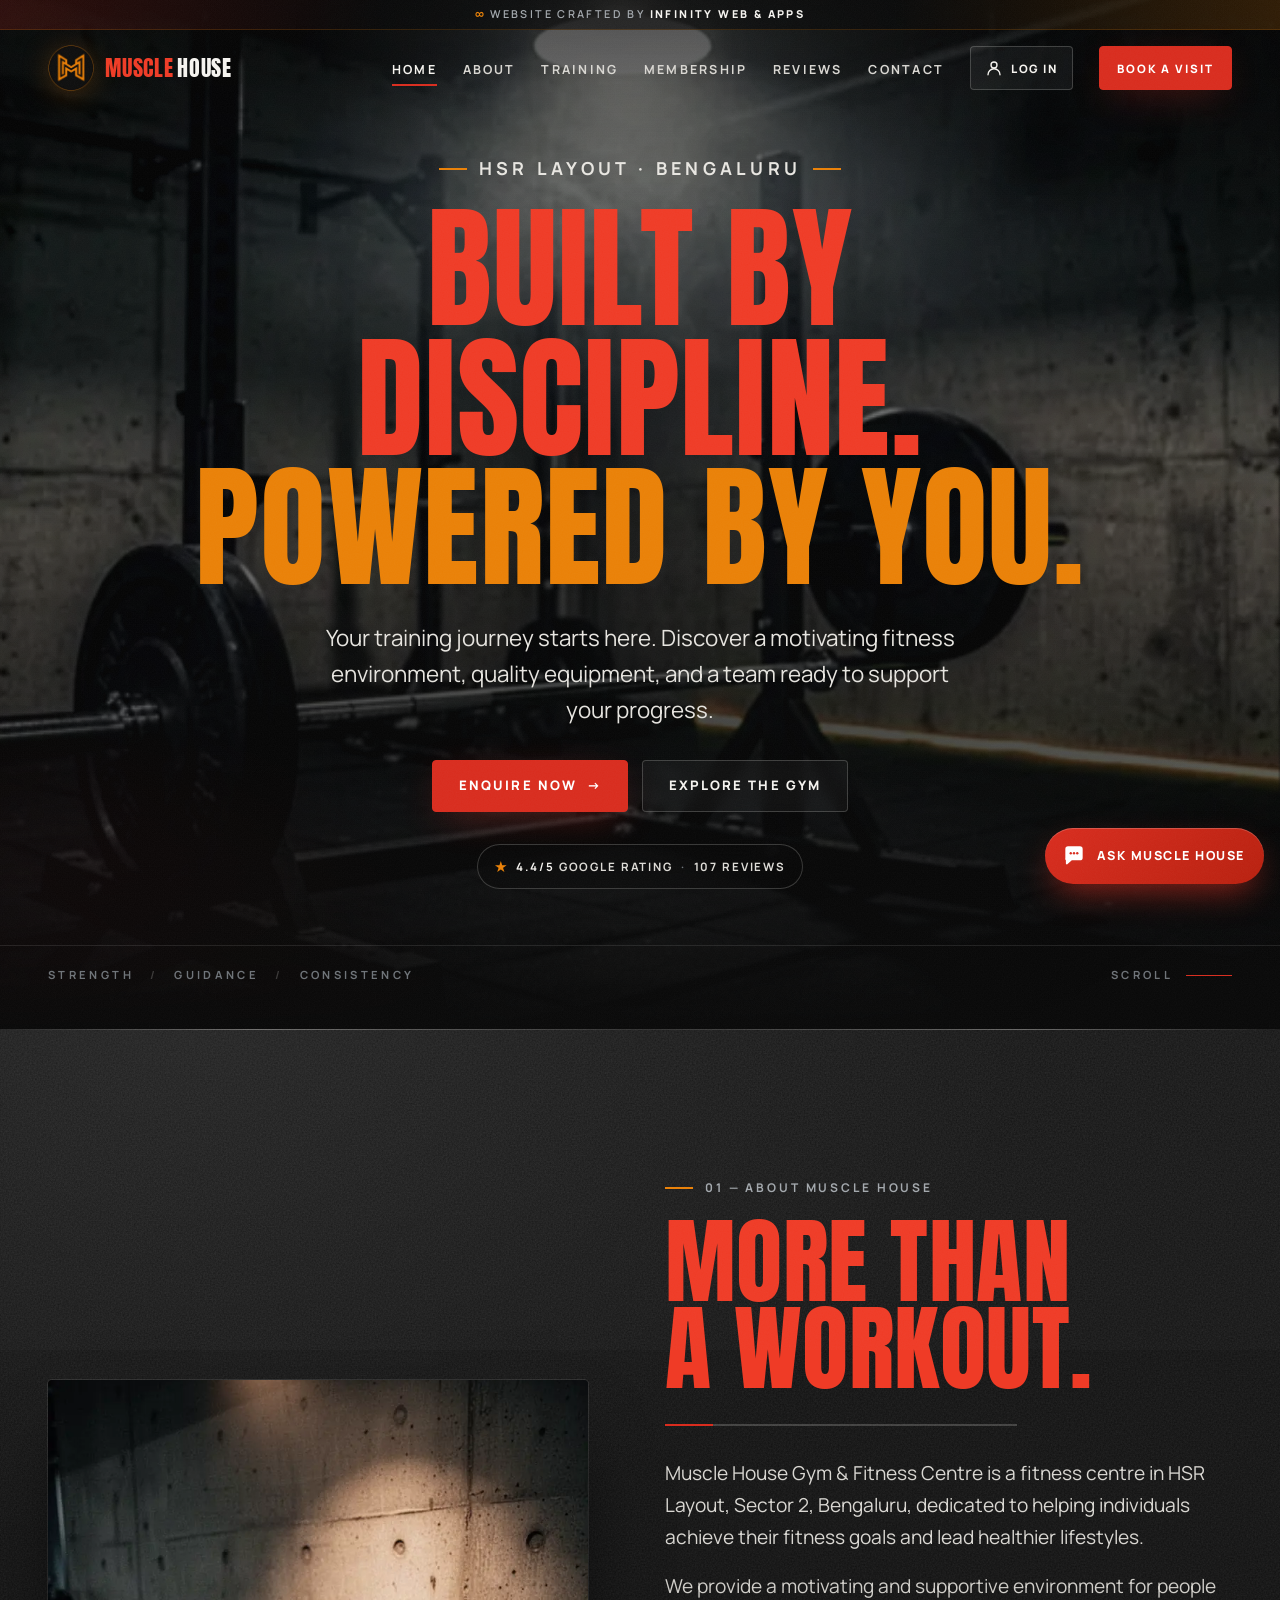
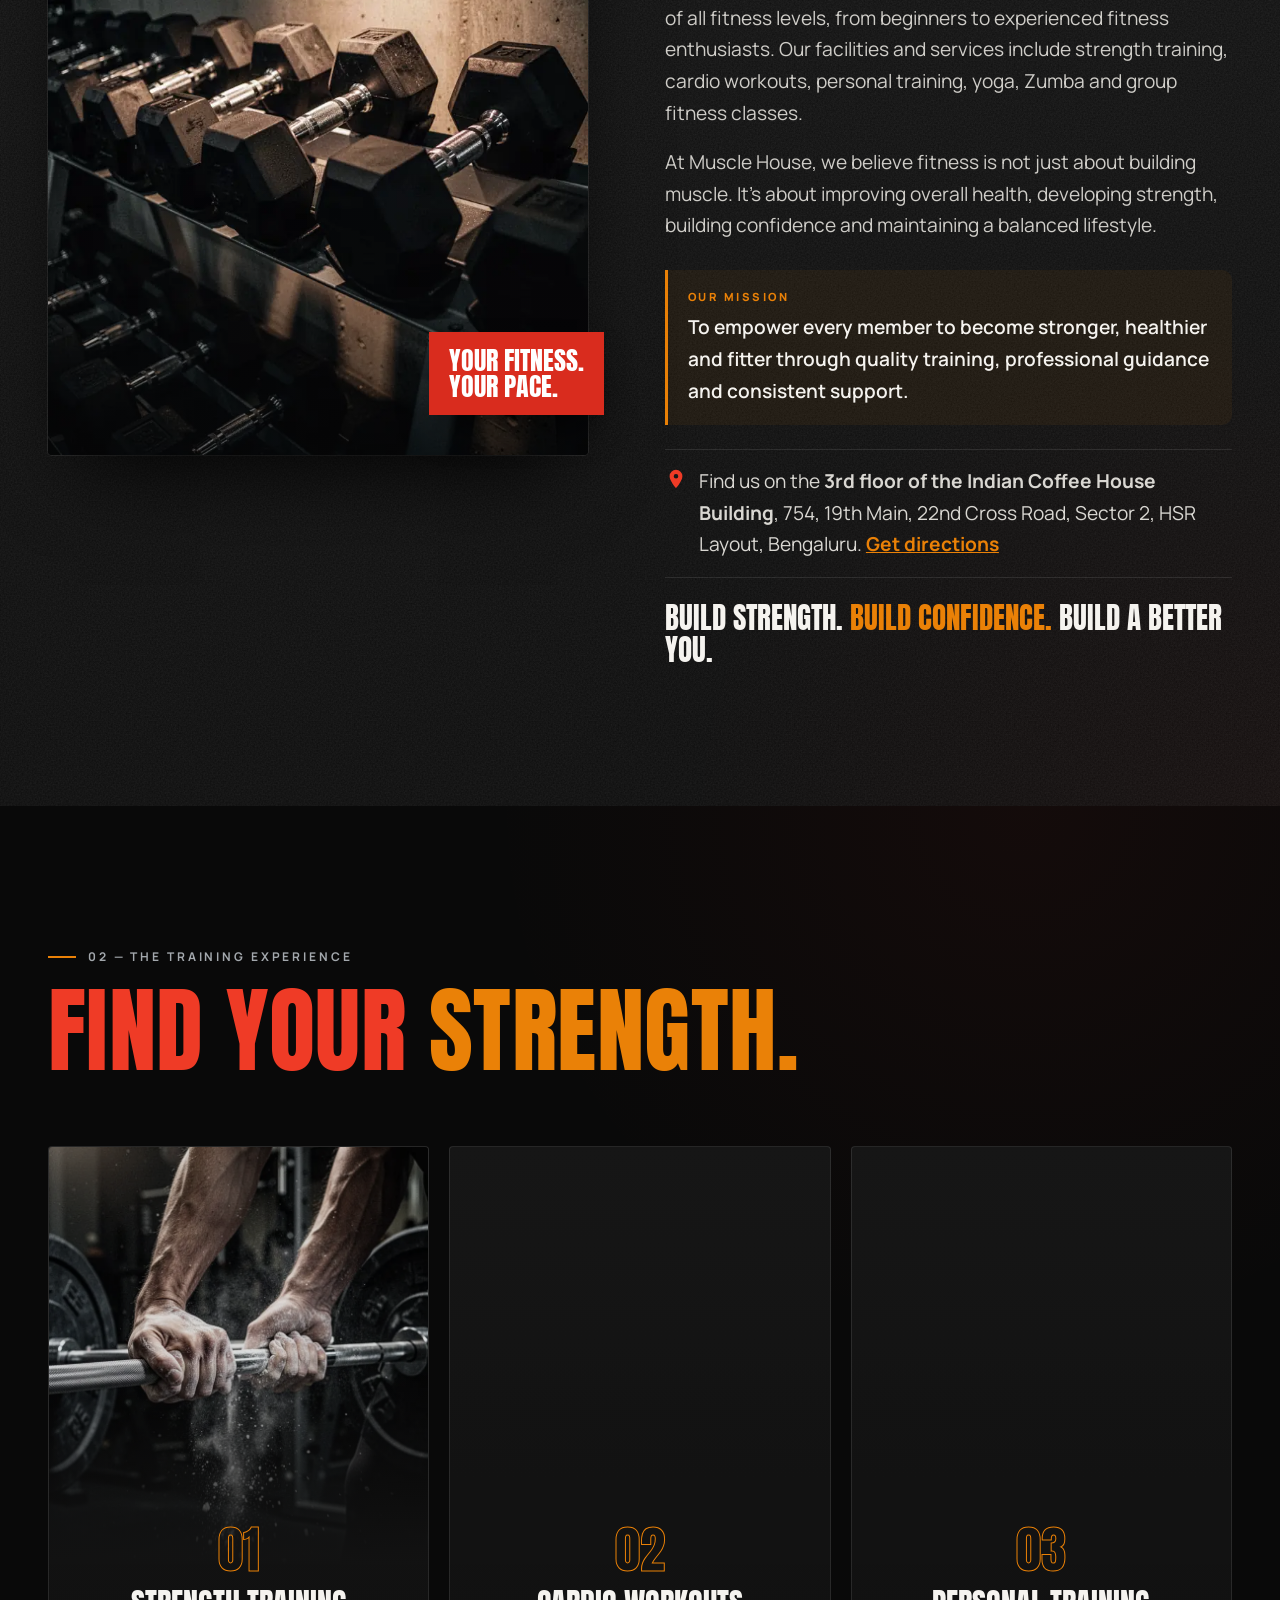
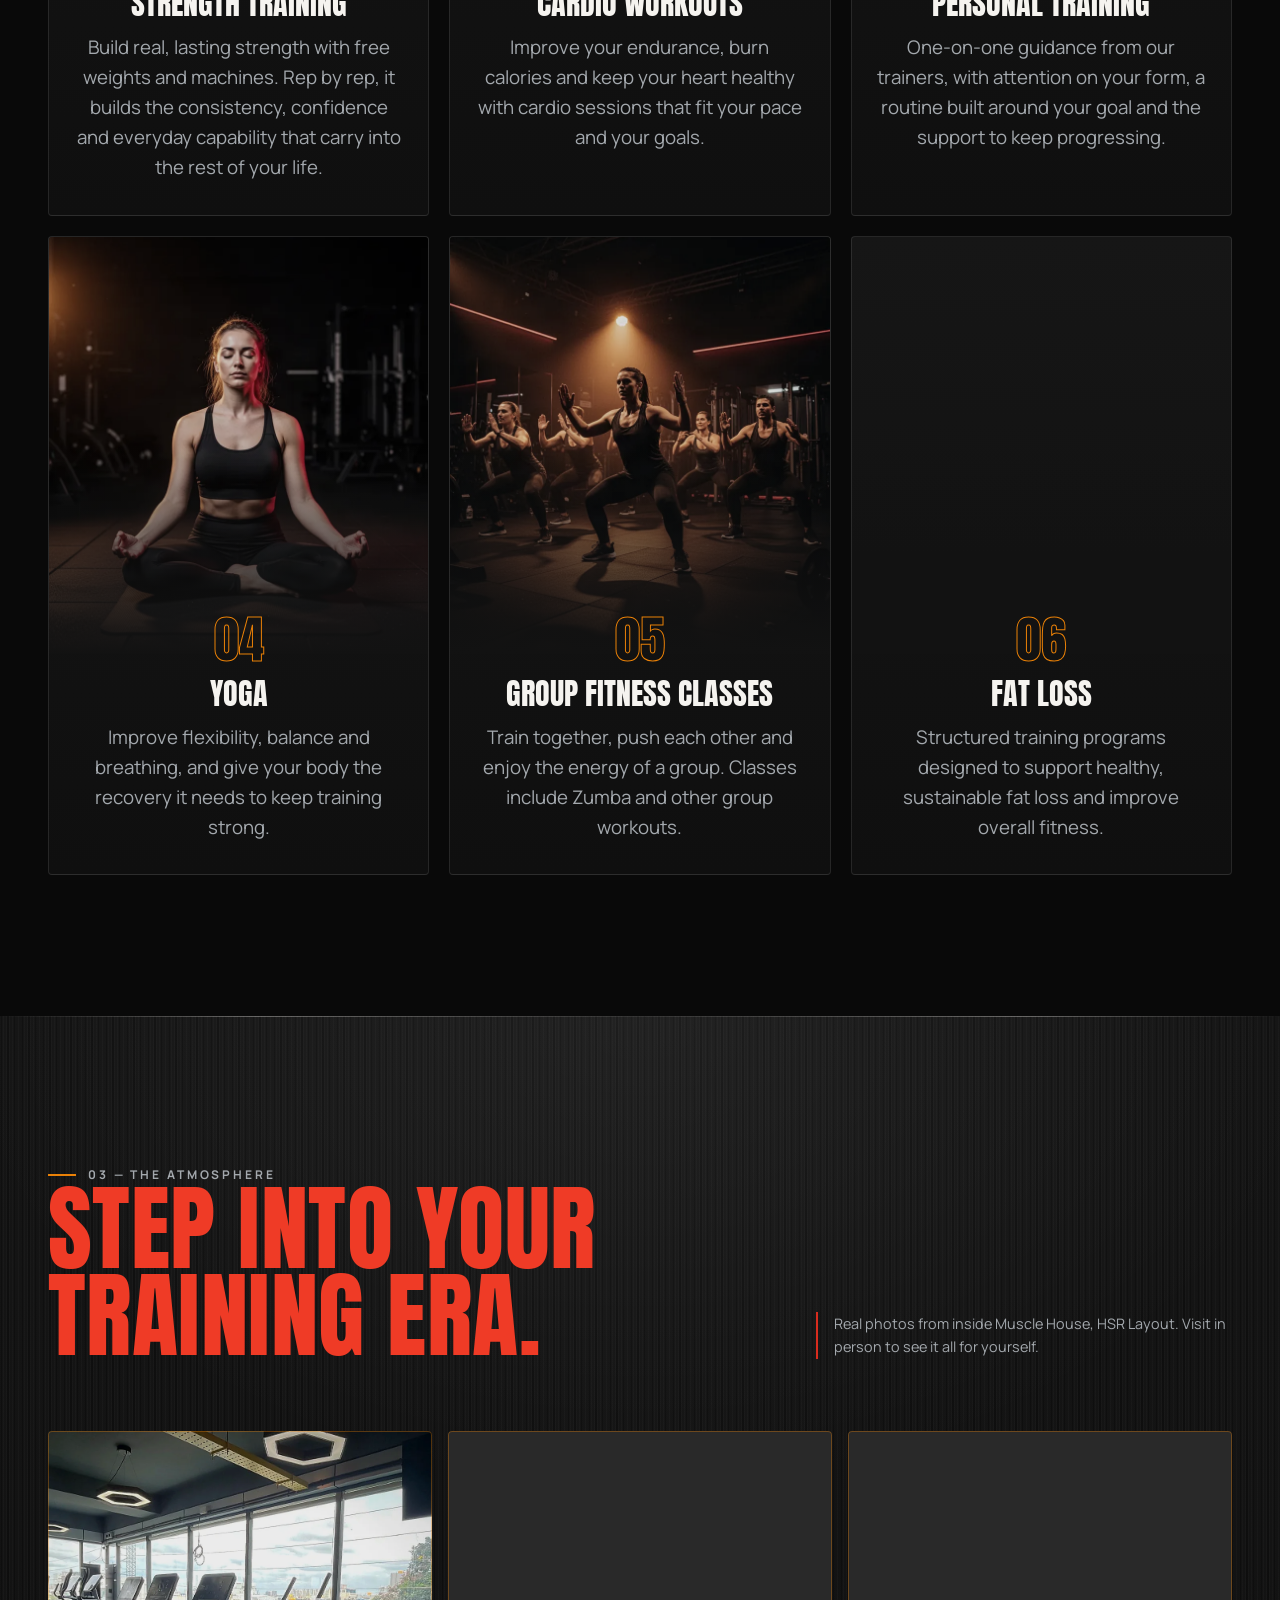
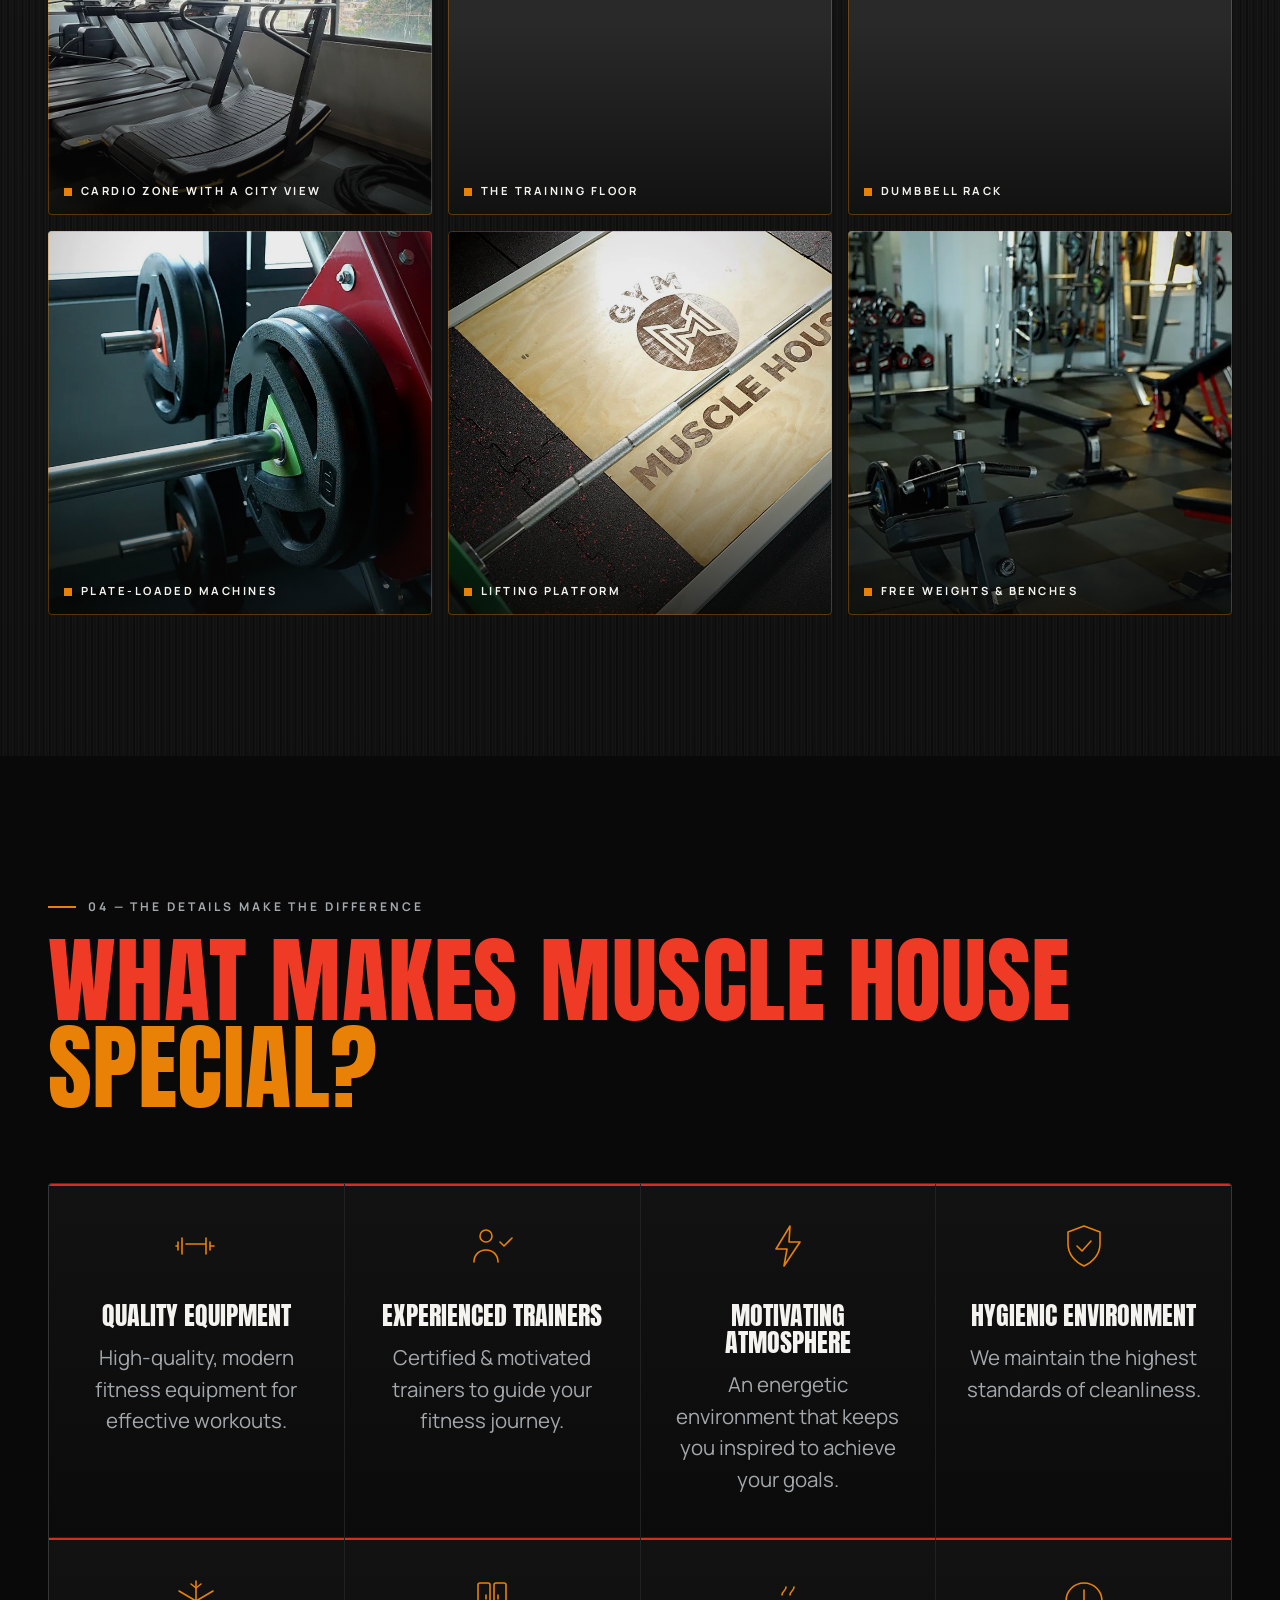
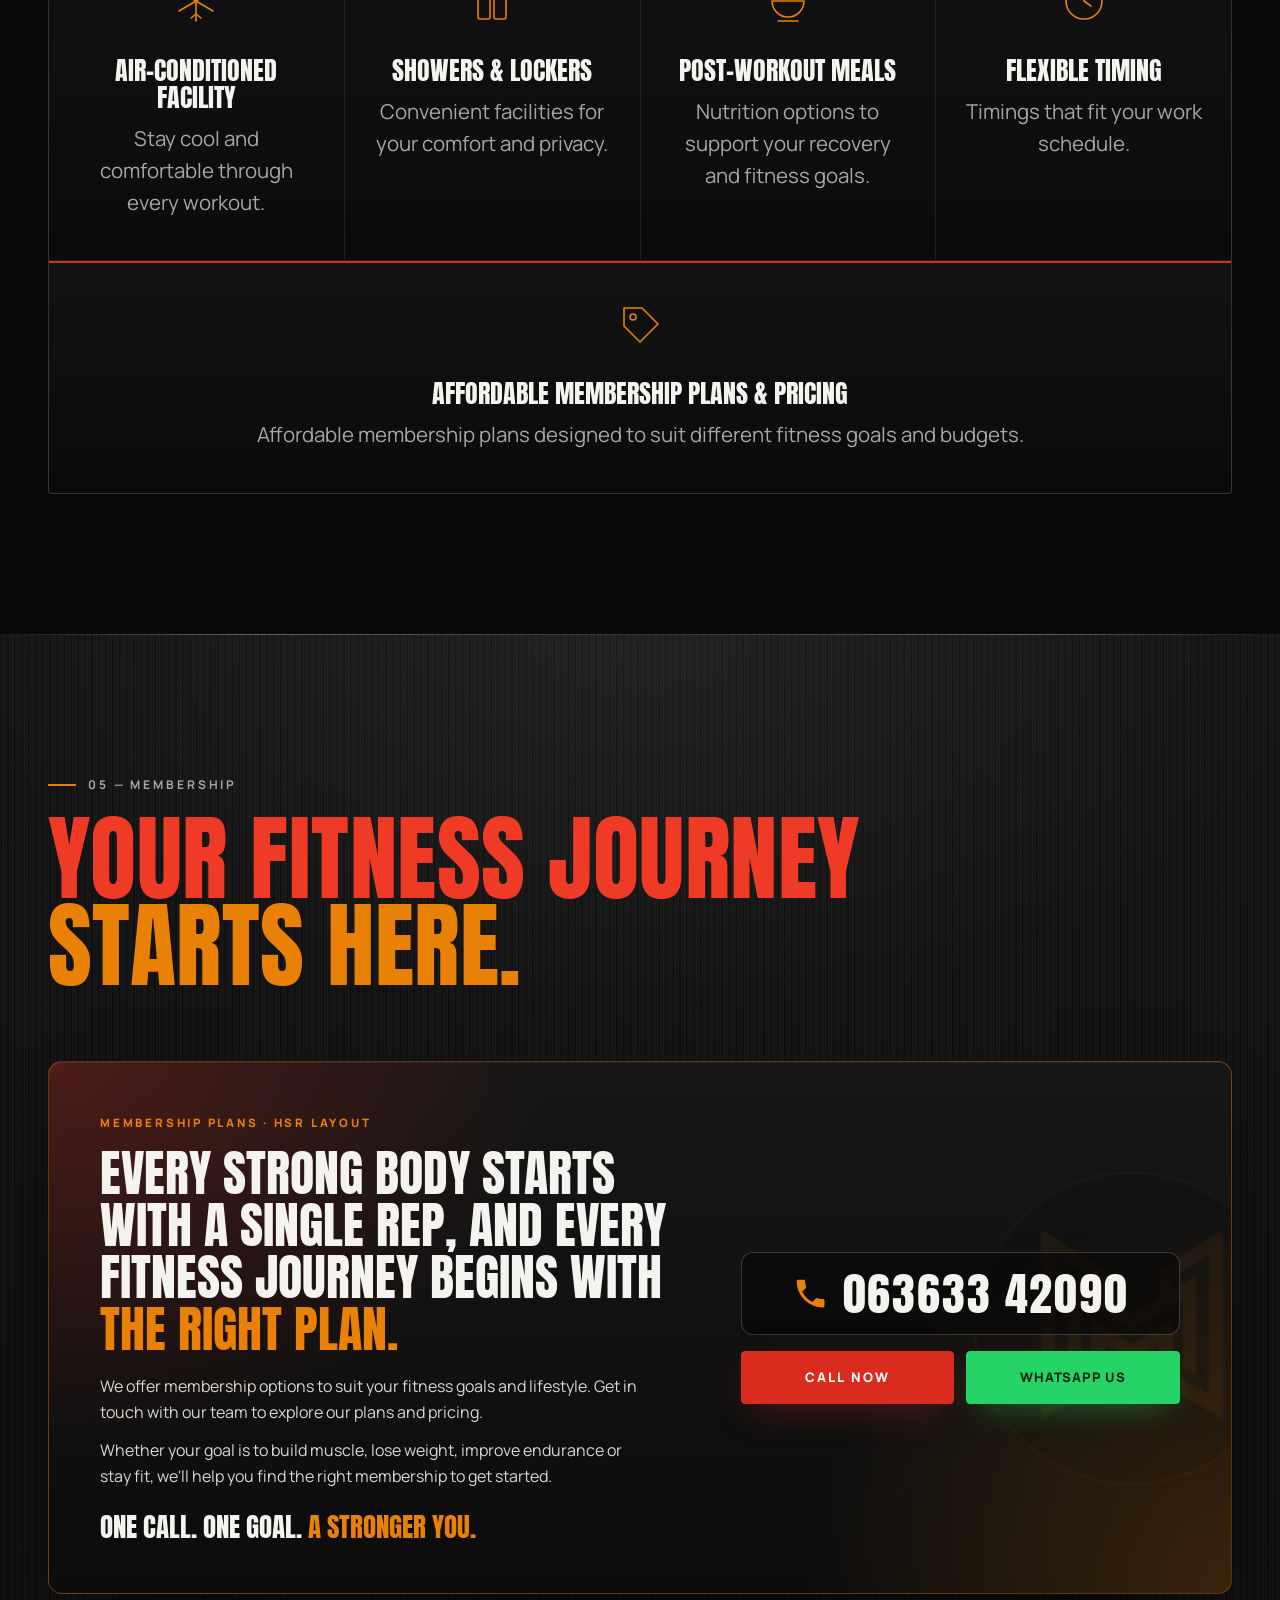
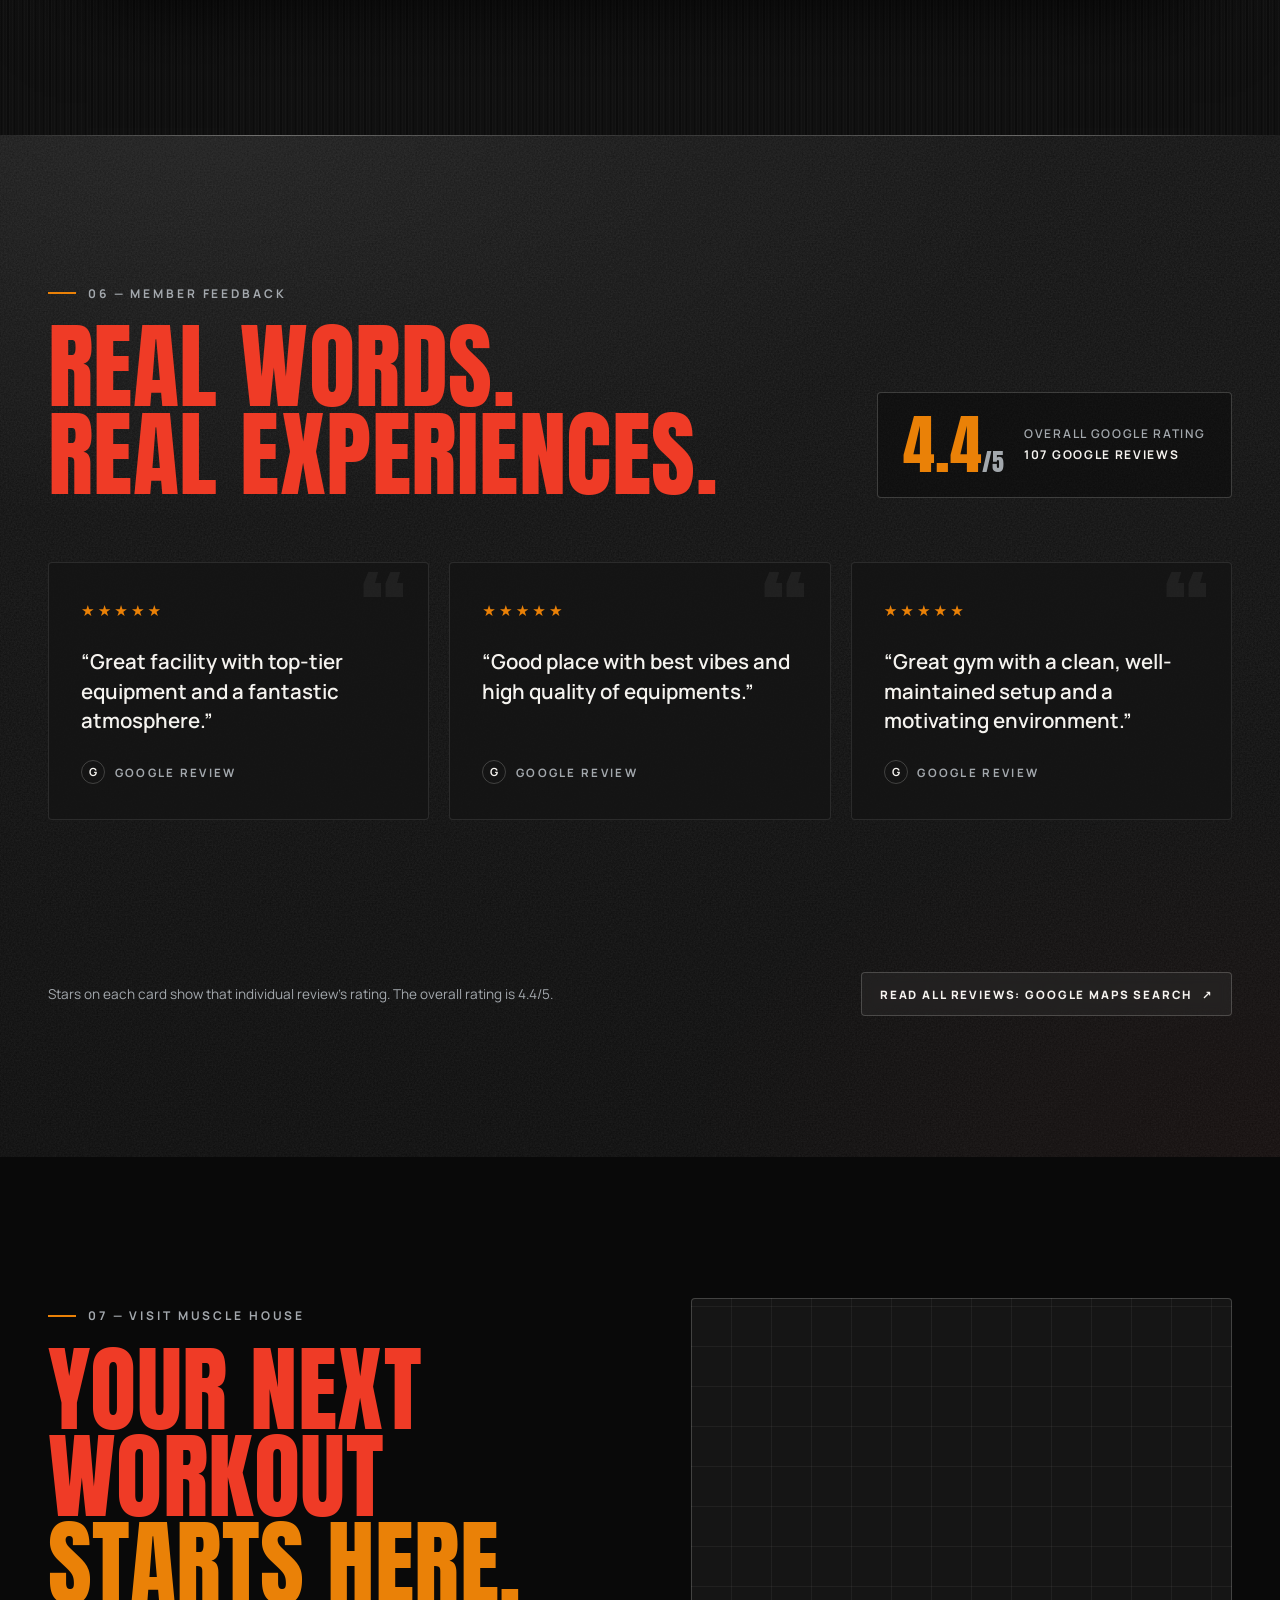
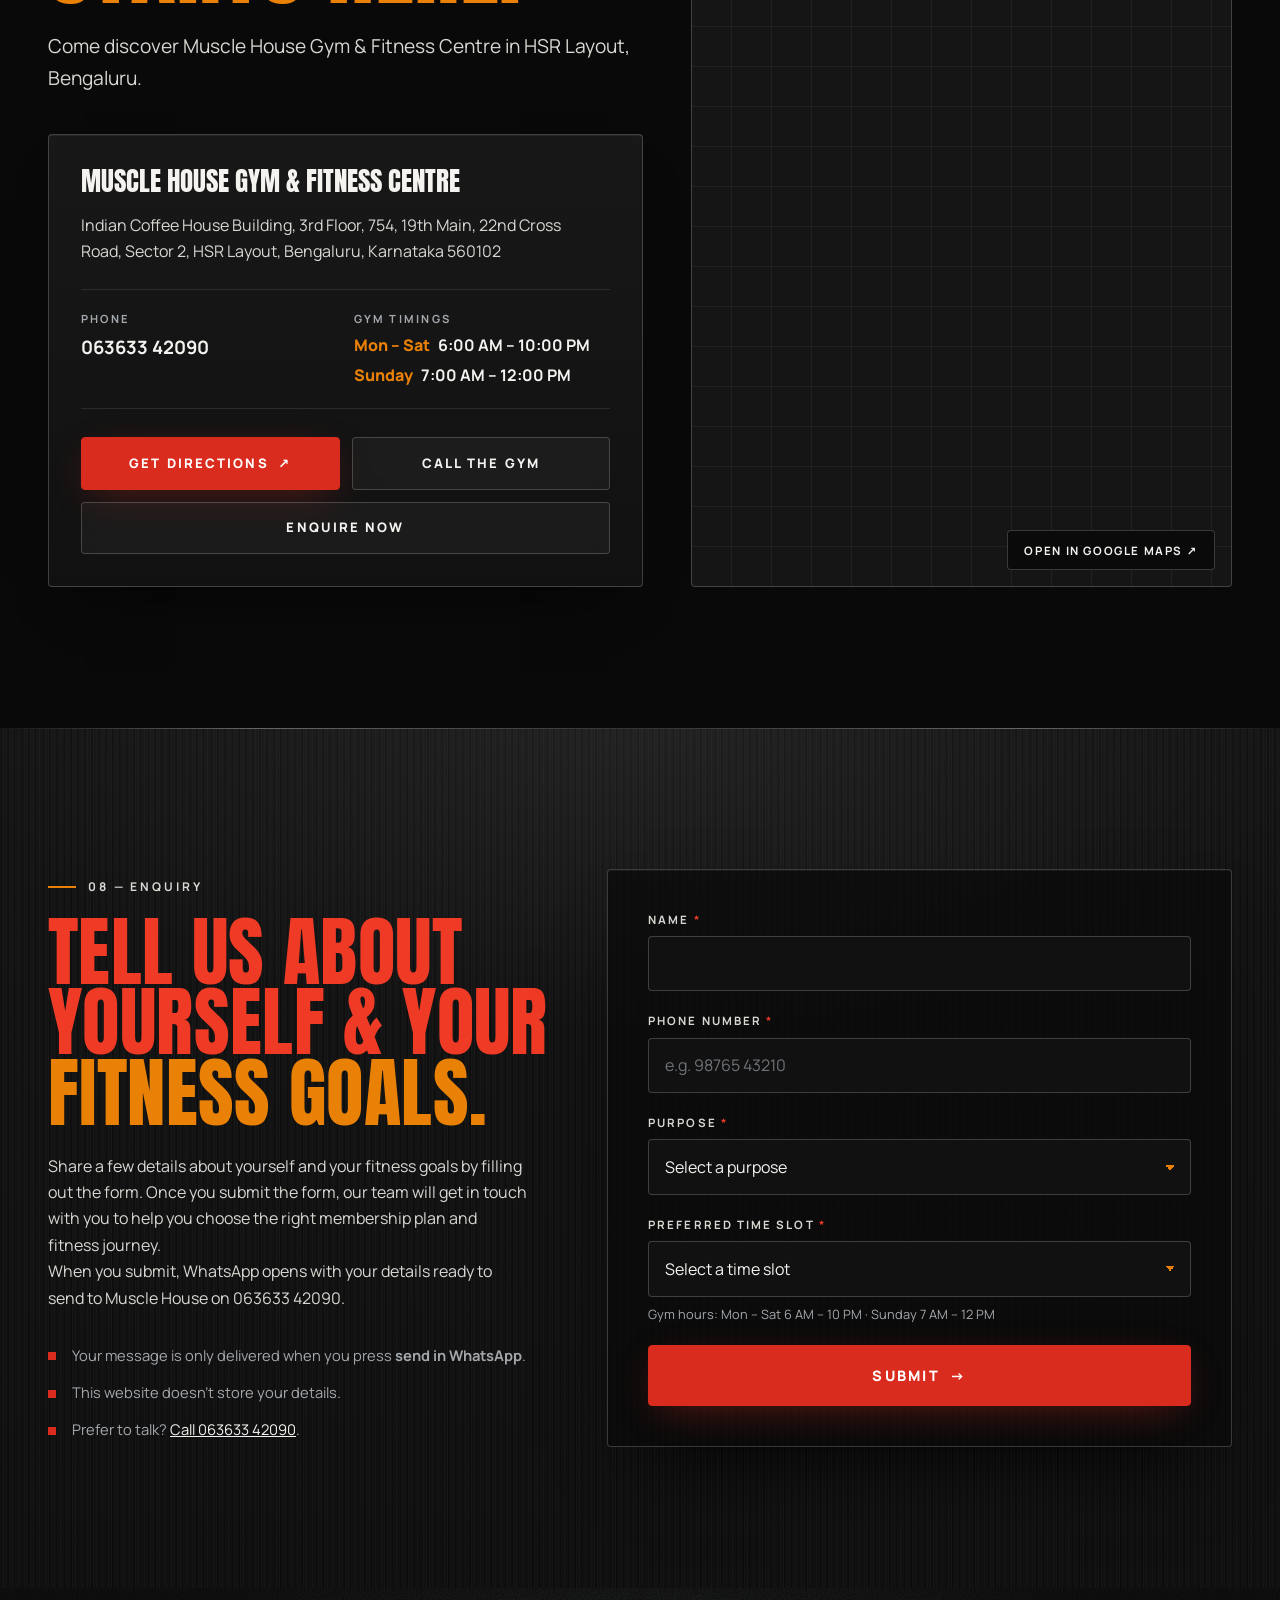
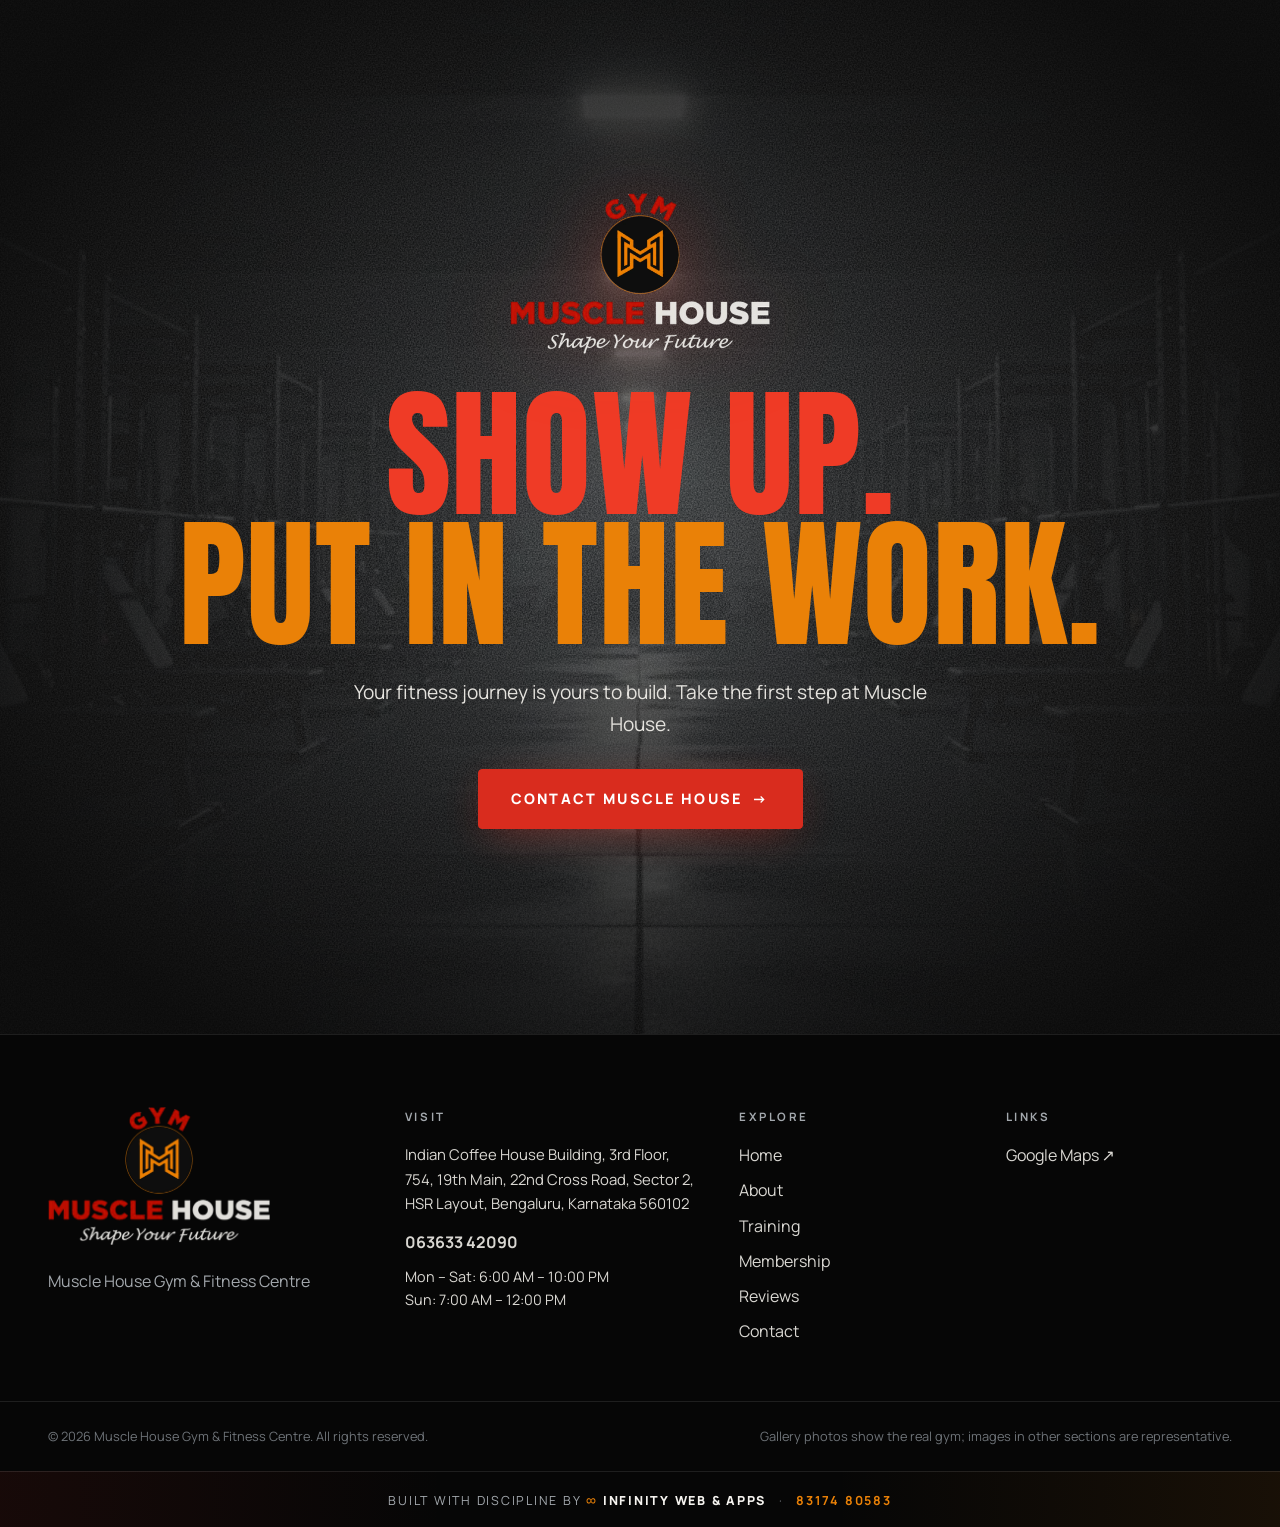
==== commit ab8af824: "Larger descriptions in 'What makes Muscle House special?' (about 21px desktop, 20px phone) Co-Author" ====
--- a/index.html
+++ b/index.html
@@ -55,7 +55,7 @@
   <link rel="preconnect" href="https://fonts.gstatic.com" crossorigin>
   <link href="https://fonts.googleapis.com/css2?family=Anton&family=Manrope:wght@400;500;600;700;800&display=swap" rel="stylesheet">
   <link rel="preload" as="image" href="assets/img/hero.webp" fetchpriority="high">
-  <link rel="stylesheet" href="assets/css/styles.css?v=20261104-2">
+  <link rel="stylesheet" href="assets/css/styles.css?v=20261104-3">
 </head>
 <body>
   <a class="skip-link" href="#main">Skip to content</a>
--- a/assets/css/styles.css
+++ b/assets/css/styles.css
@@ -504,7 +504,7 @@
 .feature:hover::after { opacity: 1; }
 .feature__icon { display: block; width: 48px; height: 48px; fill: none; stroke: var(--orange); stroke-width: 1.6; stroke-linecap: round; stroke-linejoin: round; margin: 0 auto 2rem; }
 .feature h3 { font-family: var(--font-display); font-weight: 400; font-size: 1.6rem; line-height: 1.05; text-transform: uppercase; margin-bottom: .8rem; }
-.feature p { color: var(--steel); font-size: 1.15rem; line-height: 1.6; }
+.feature p { color: var(--steel); font-size: clamp(1.25rem, 1.6vw, 1.35rem); line-height: 1.55; }
 
 /* ---------- Membership ---------- */
 .plans-wrap[hidden] { display: none; }
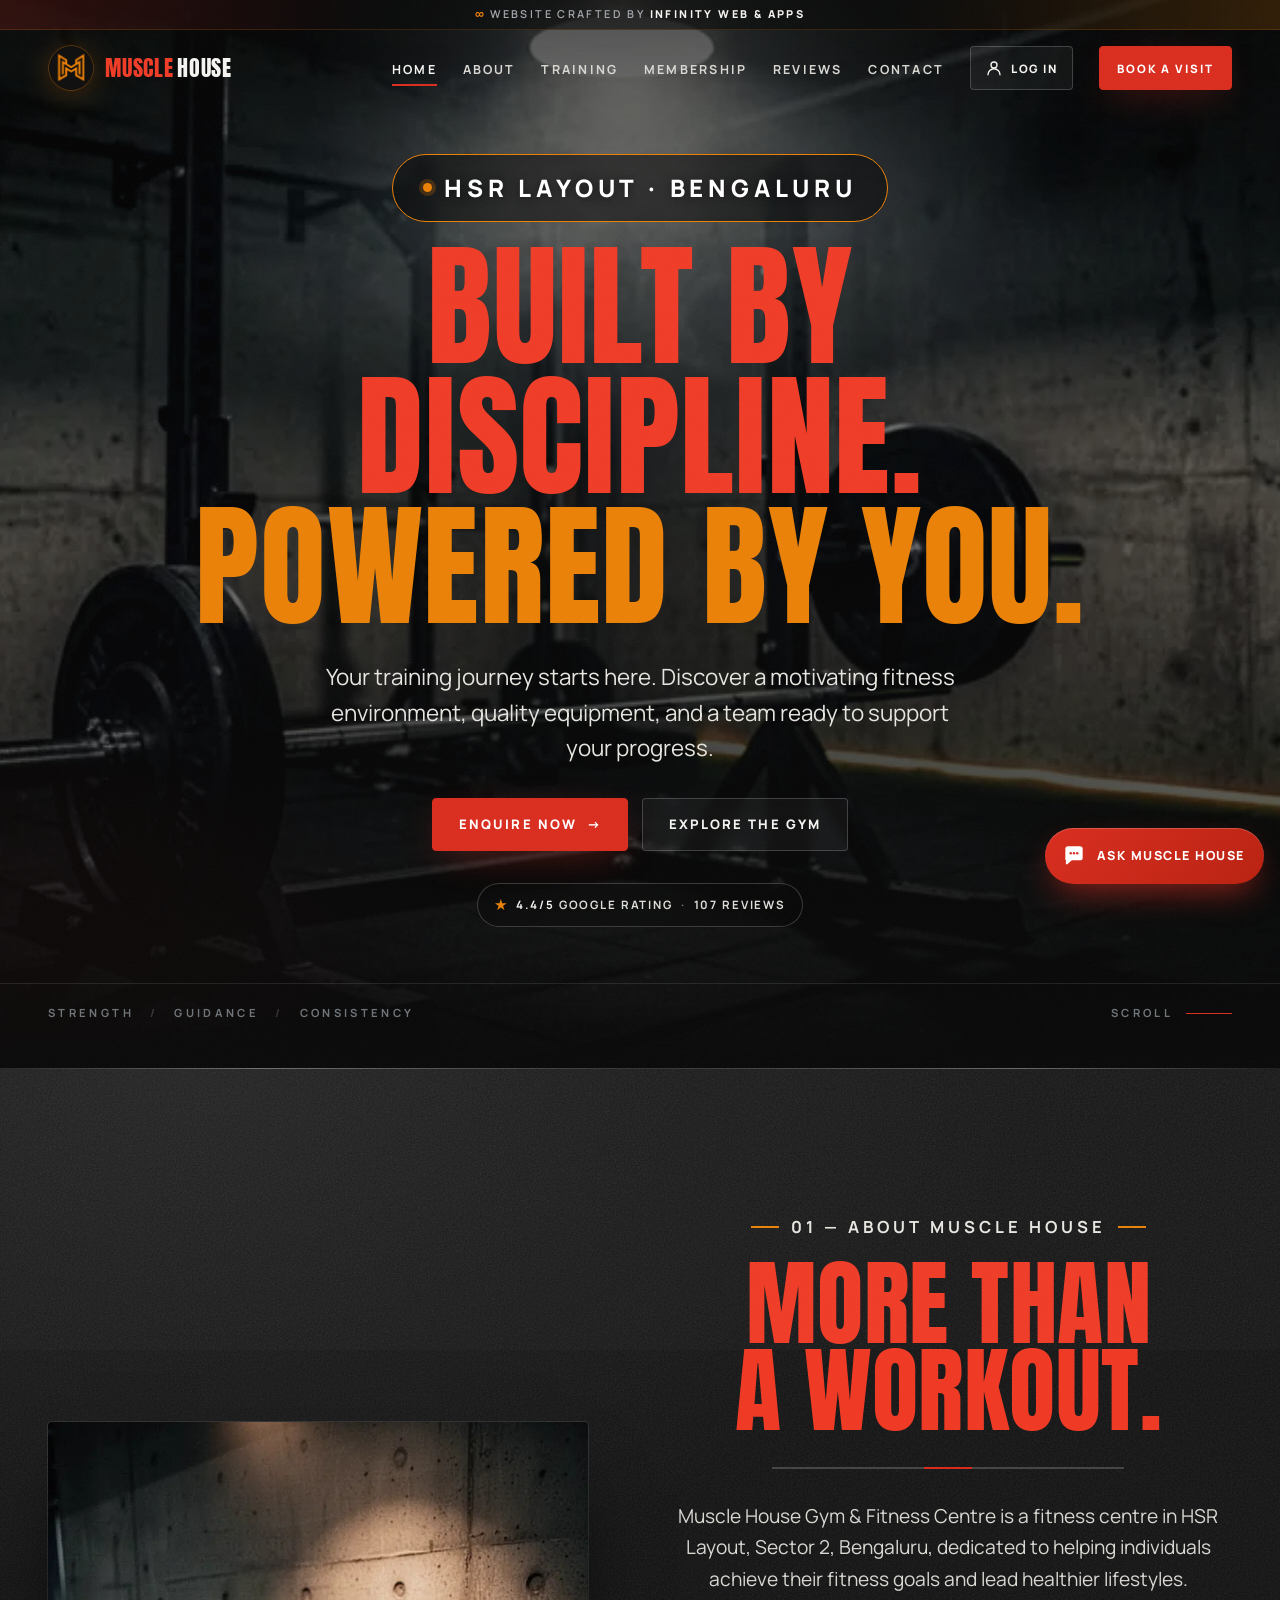
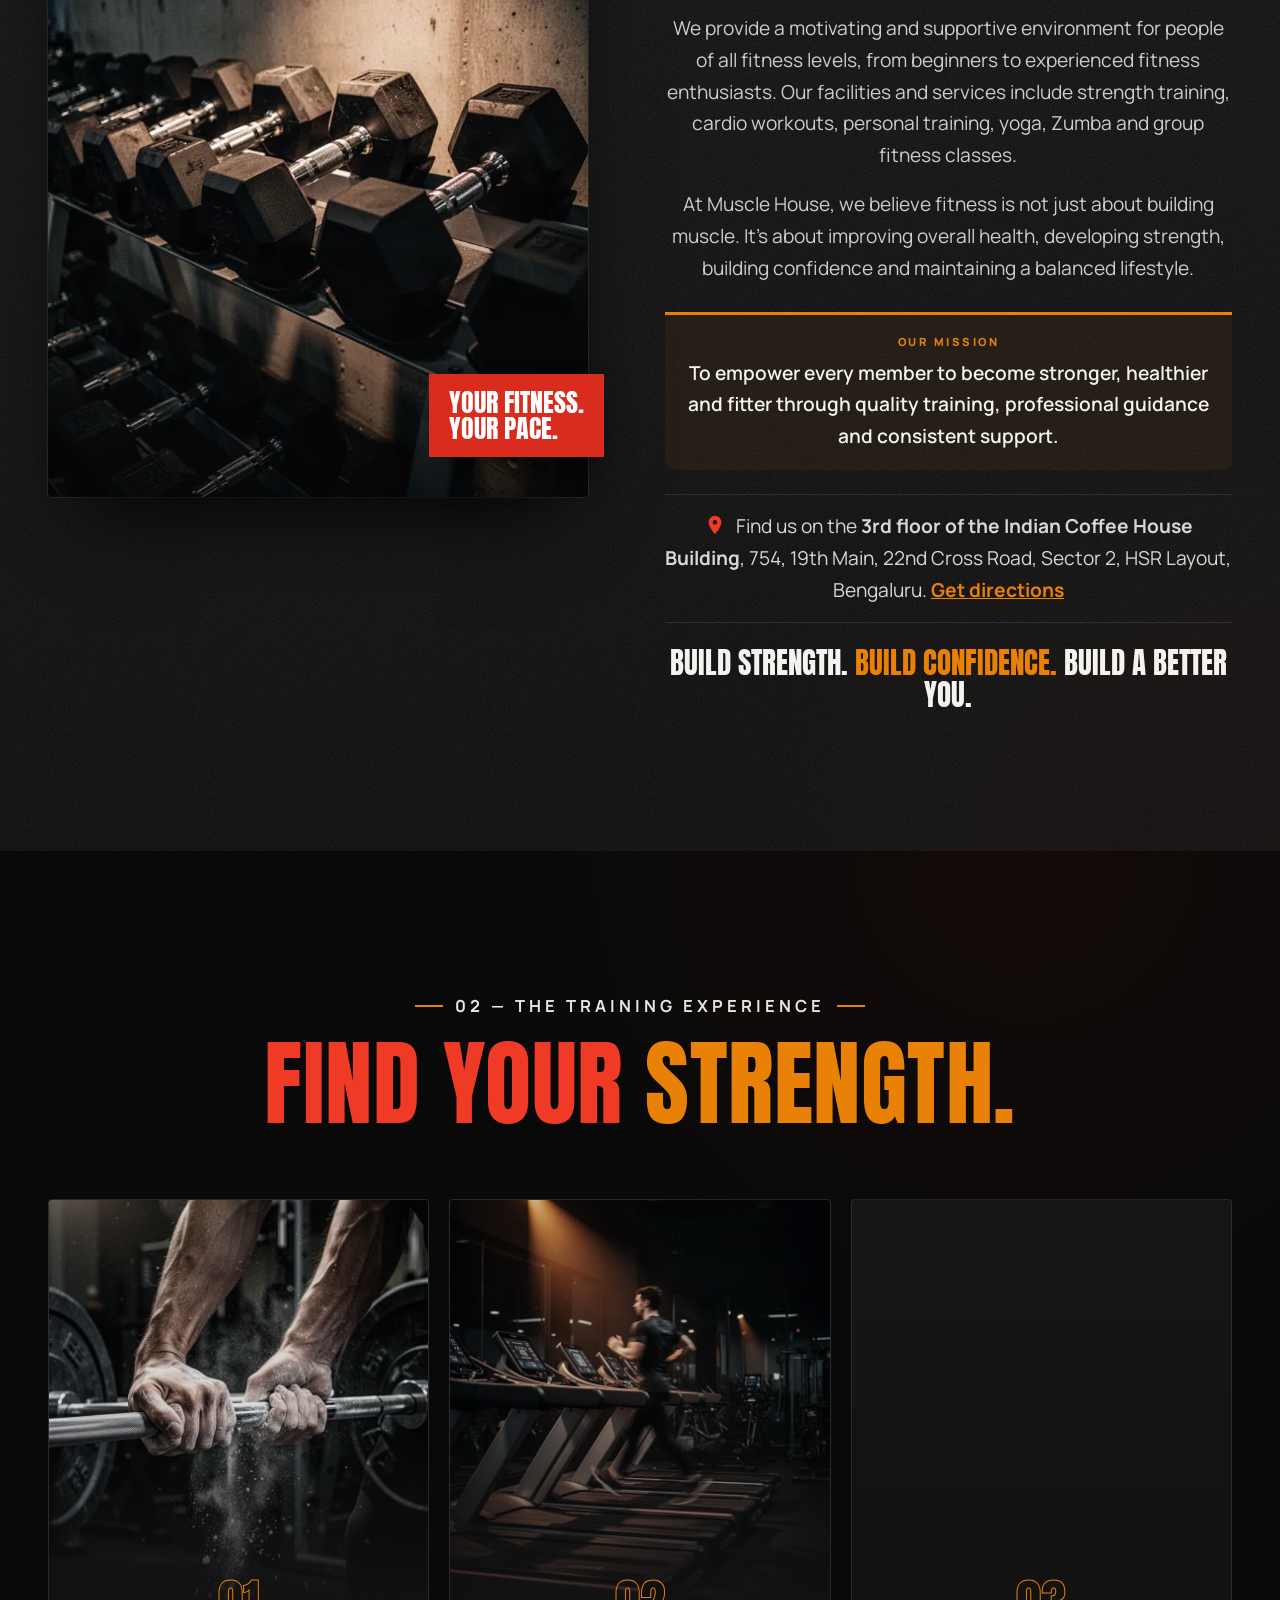
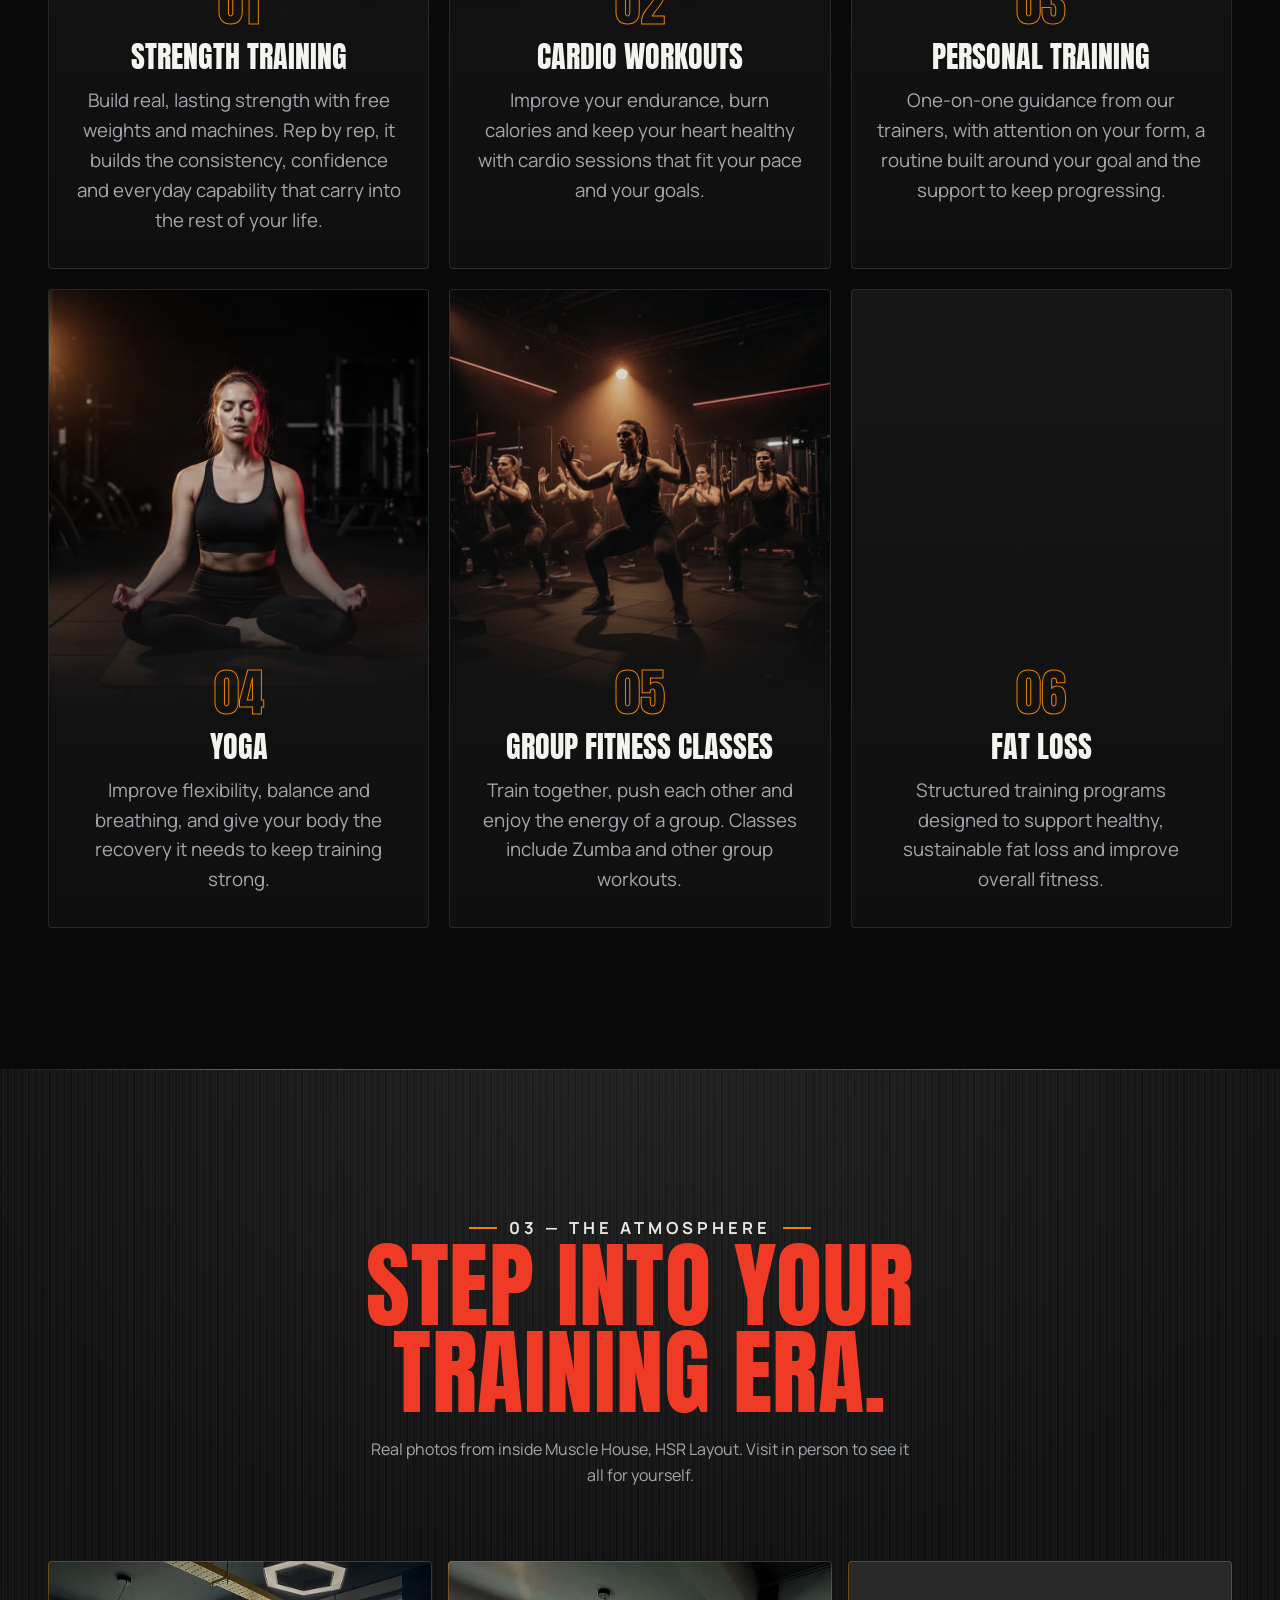
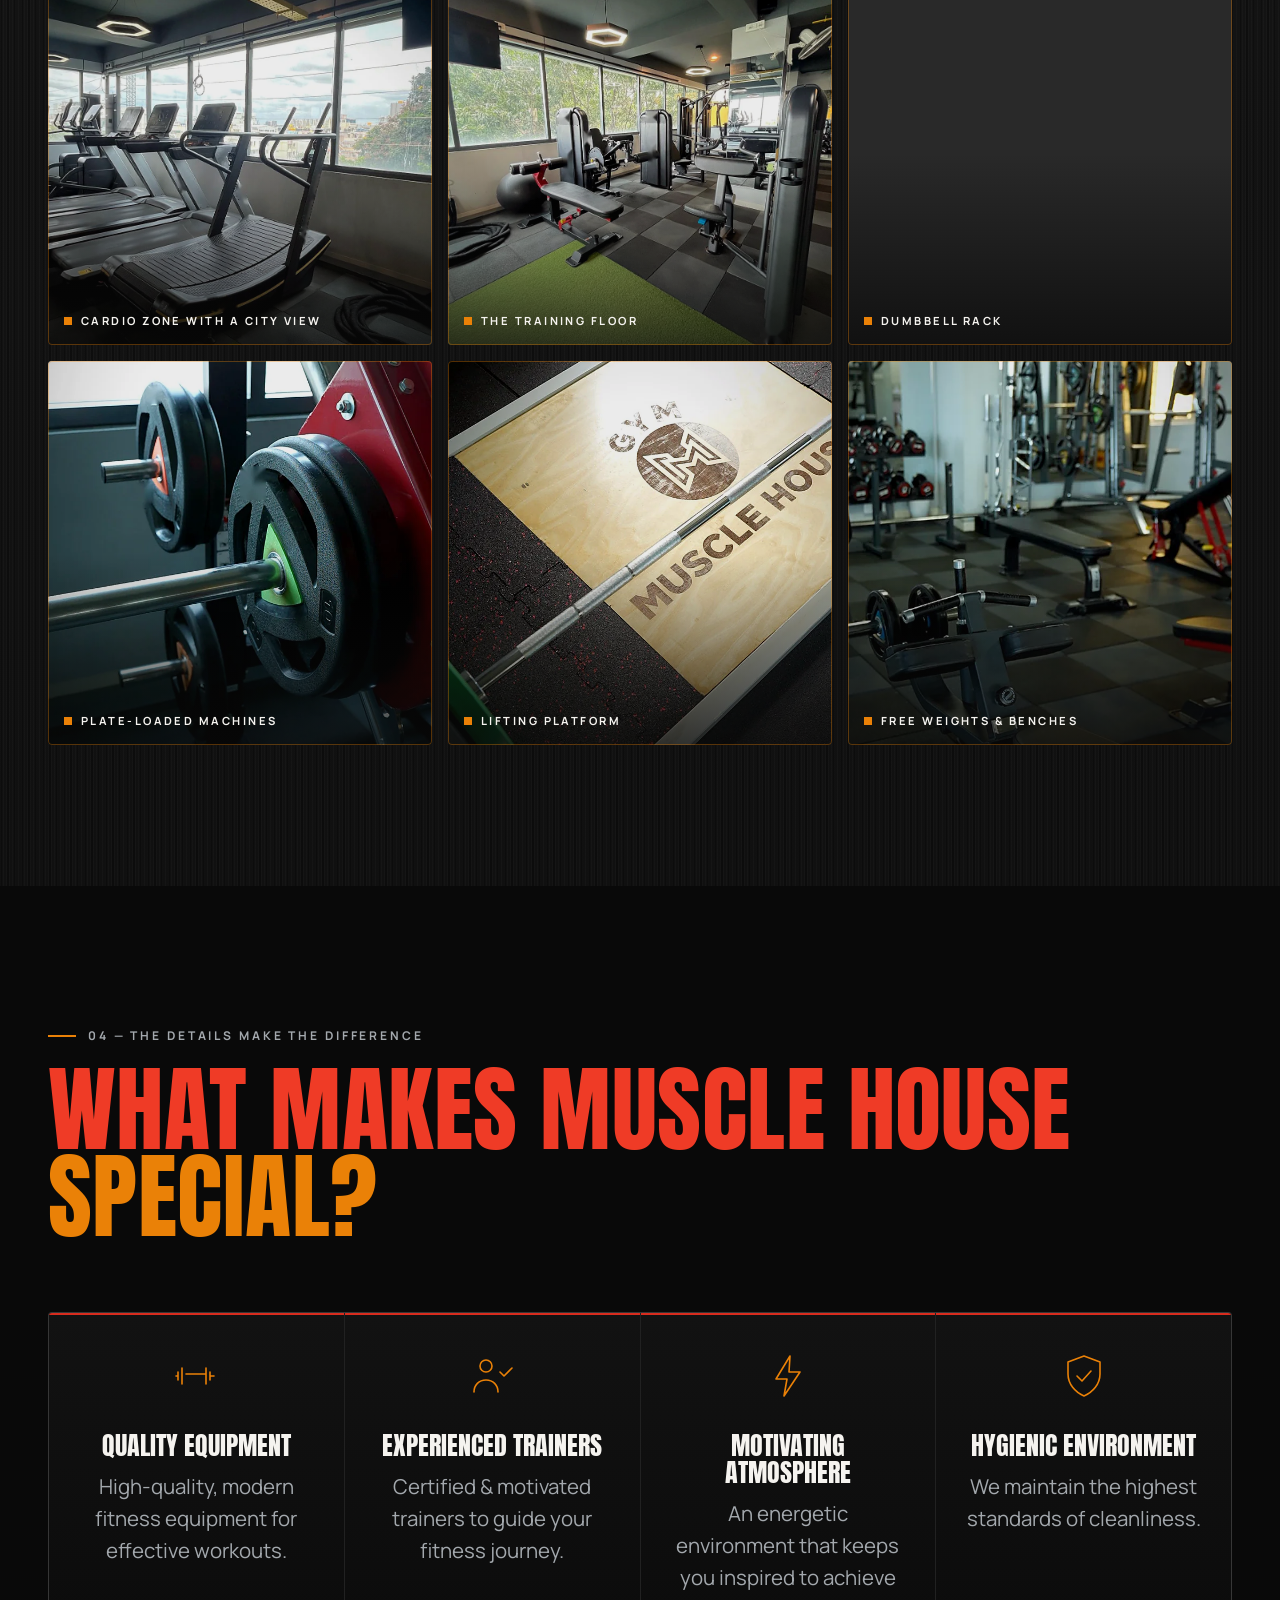
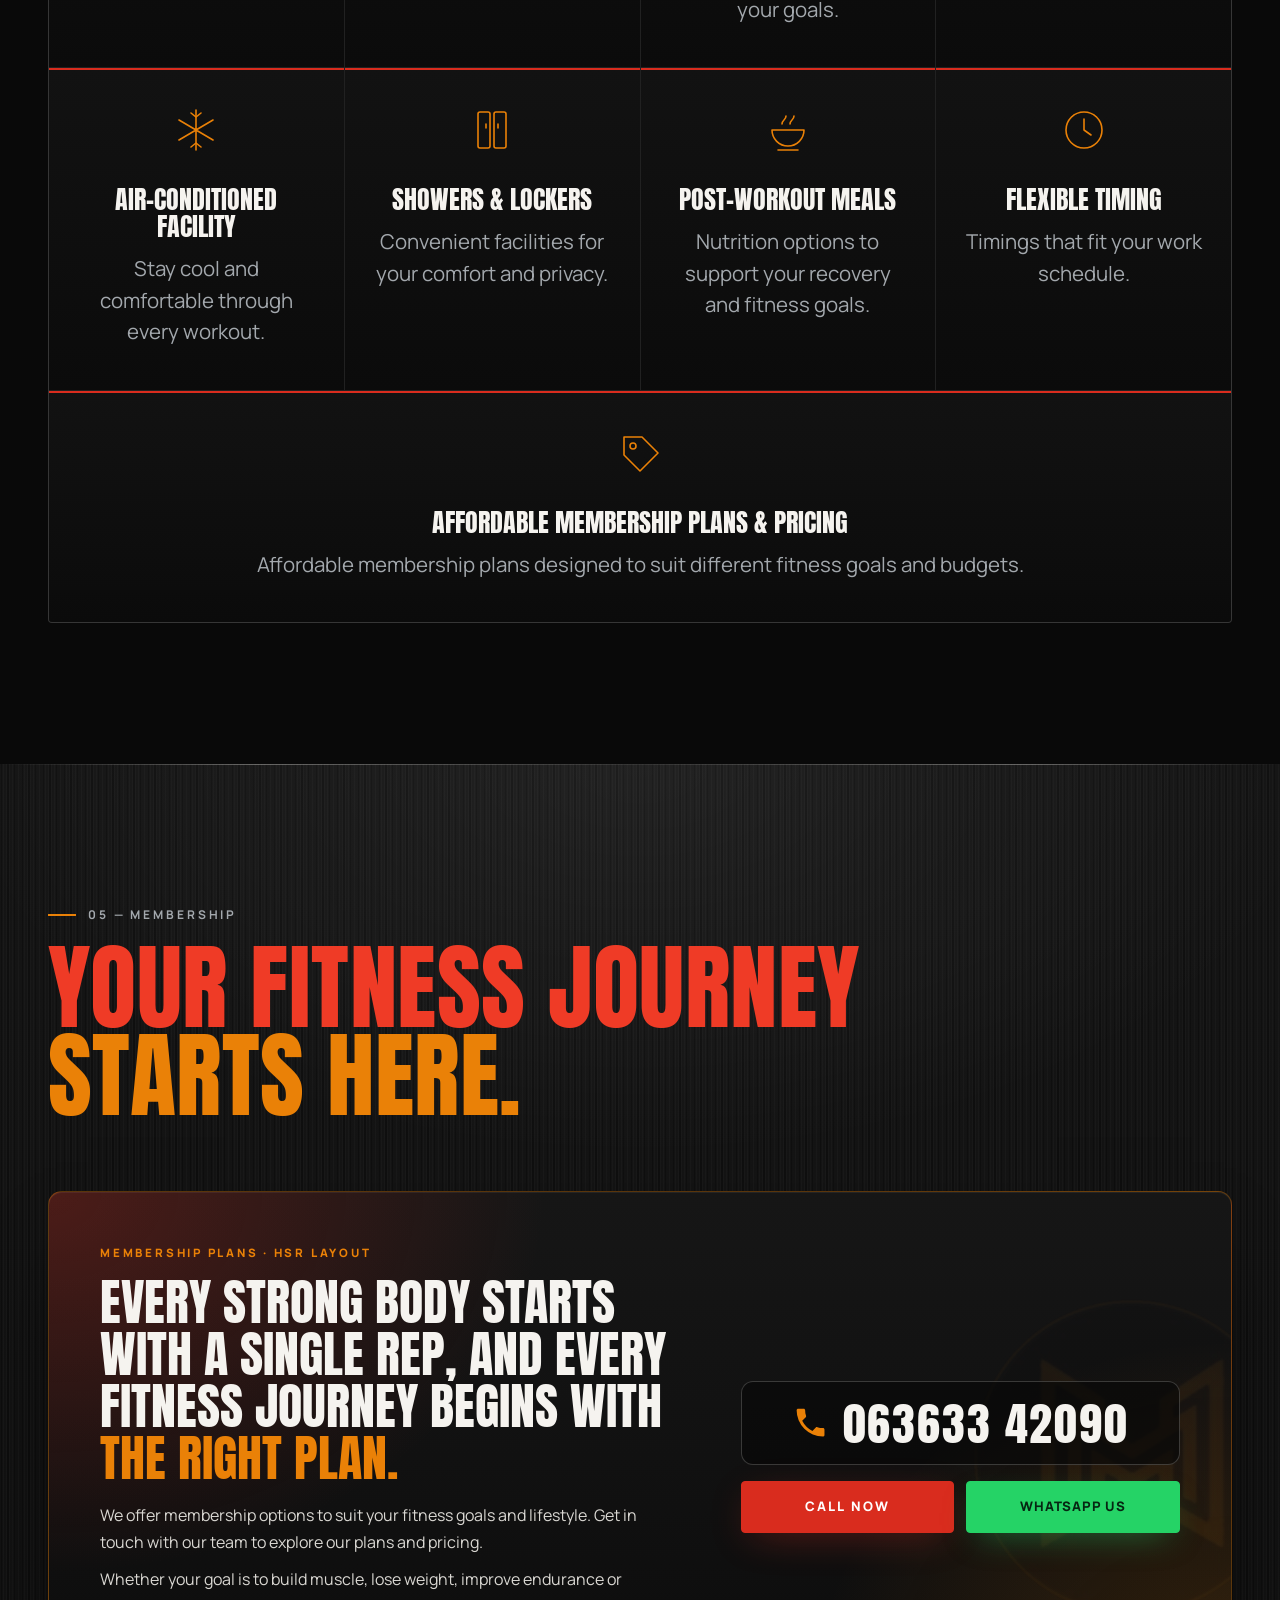
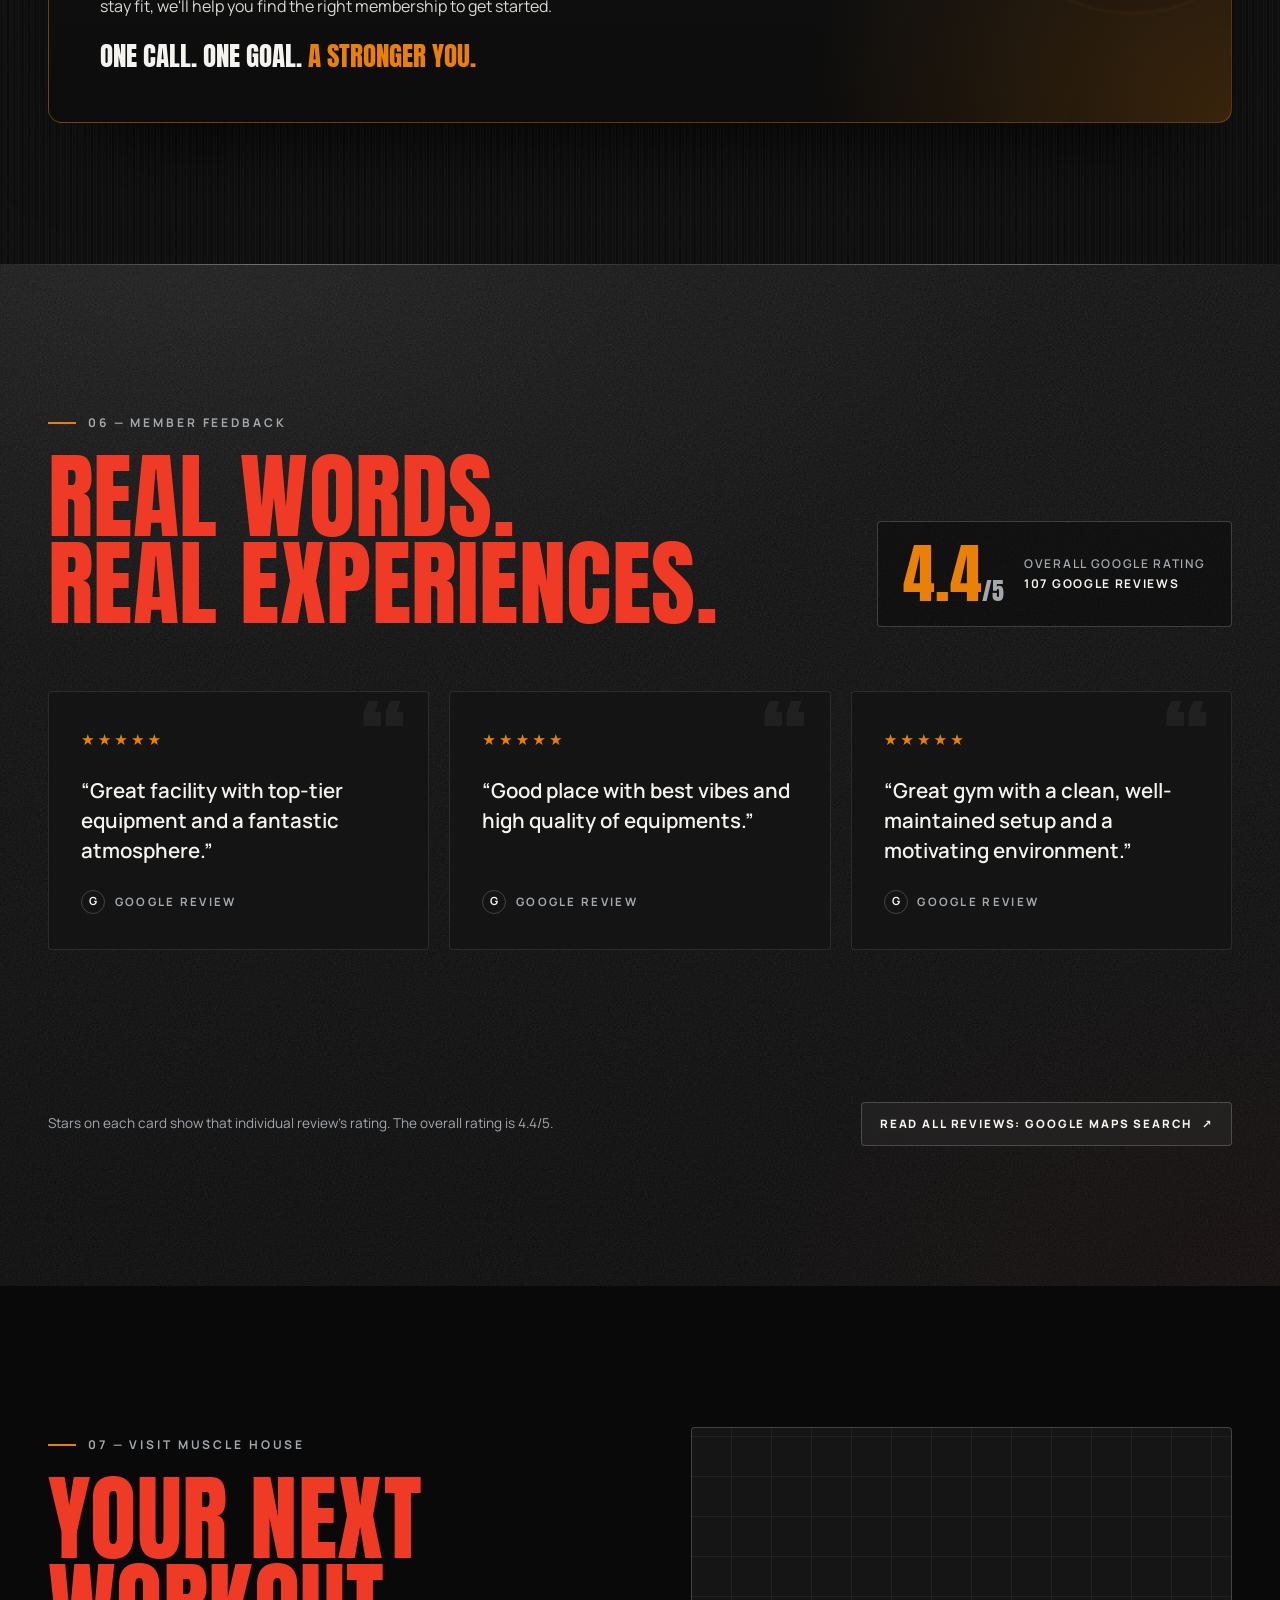
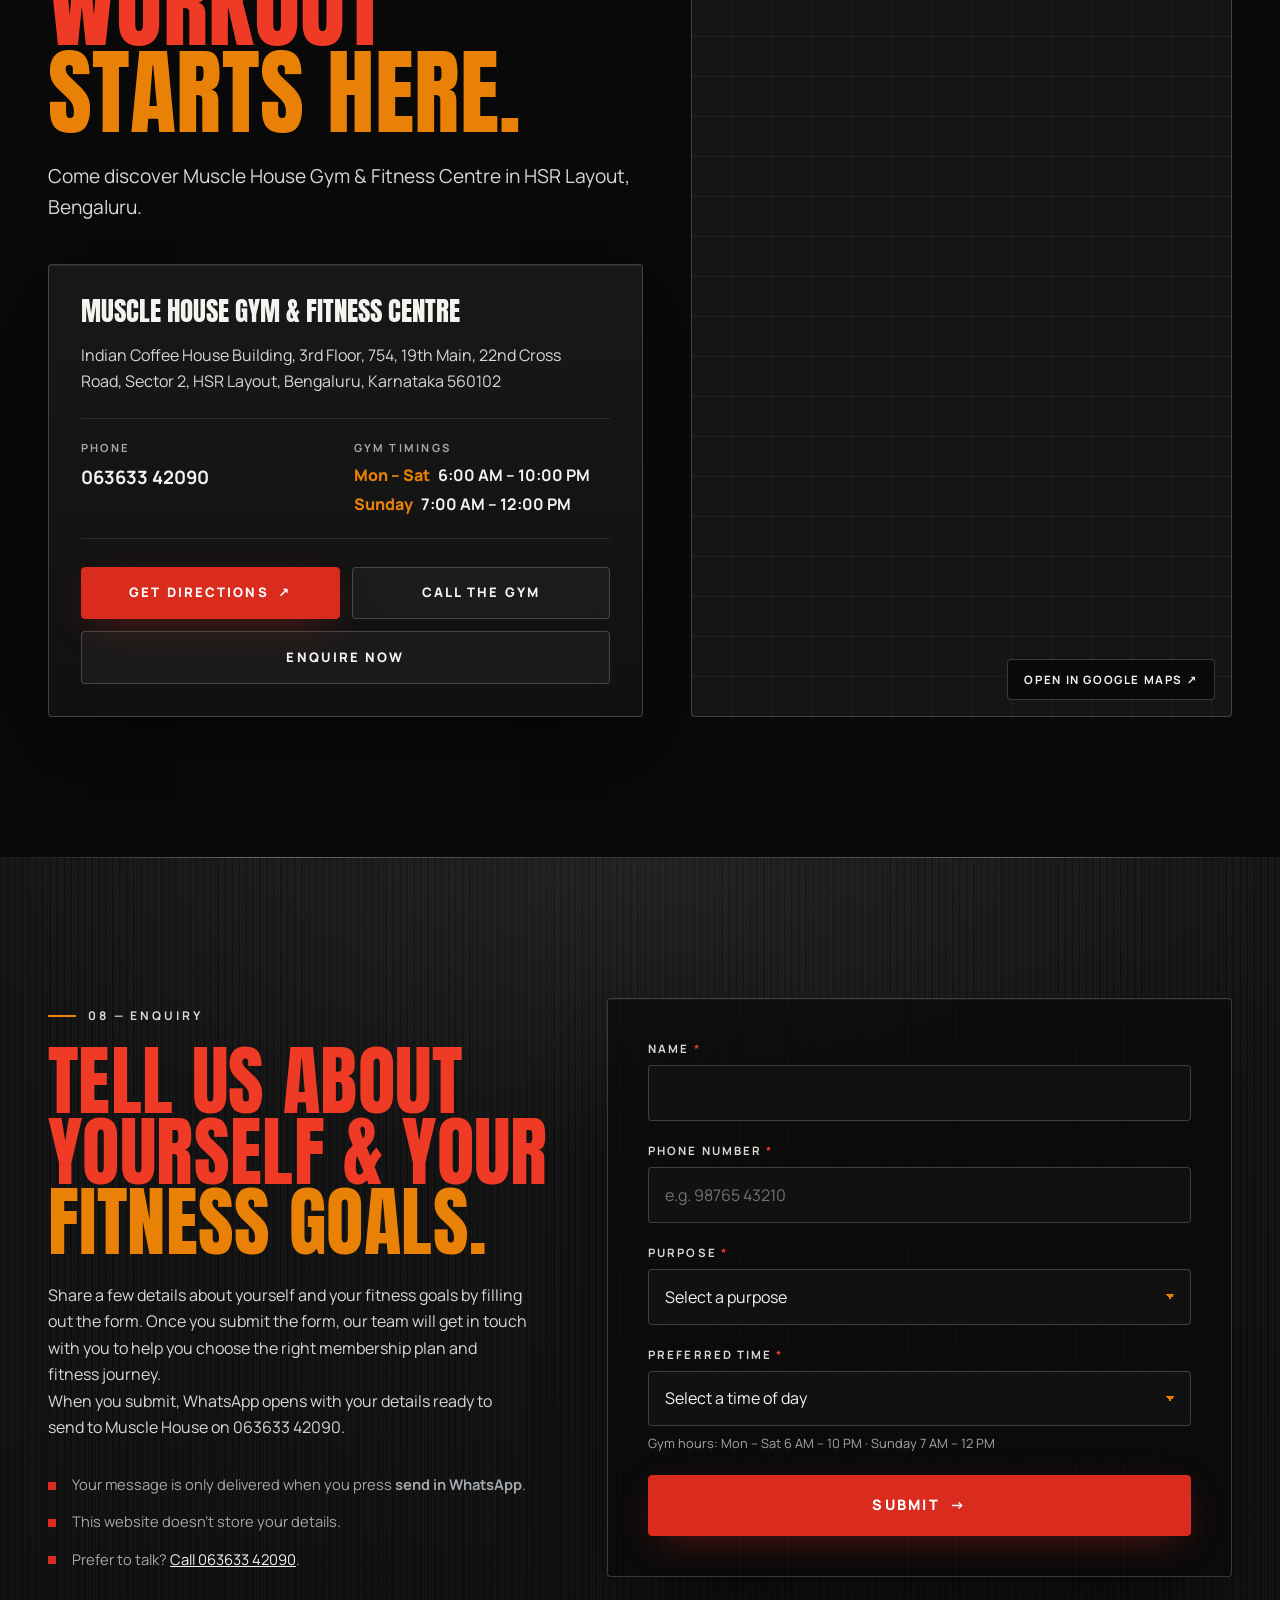
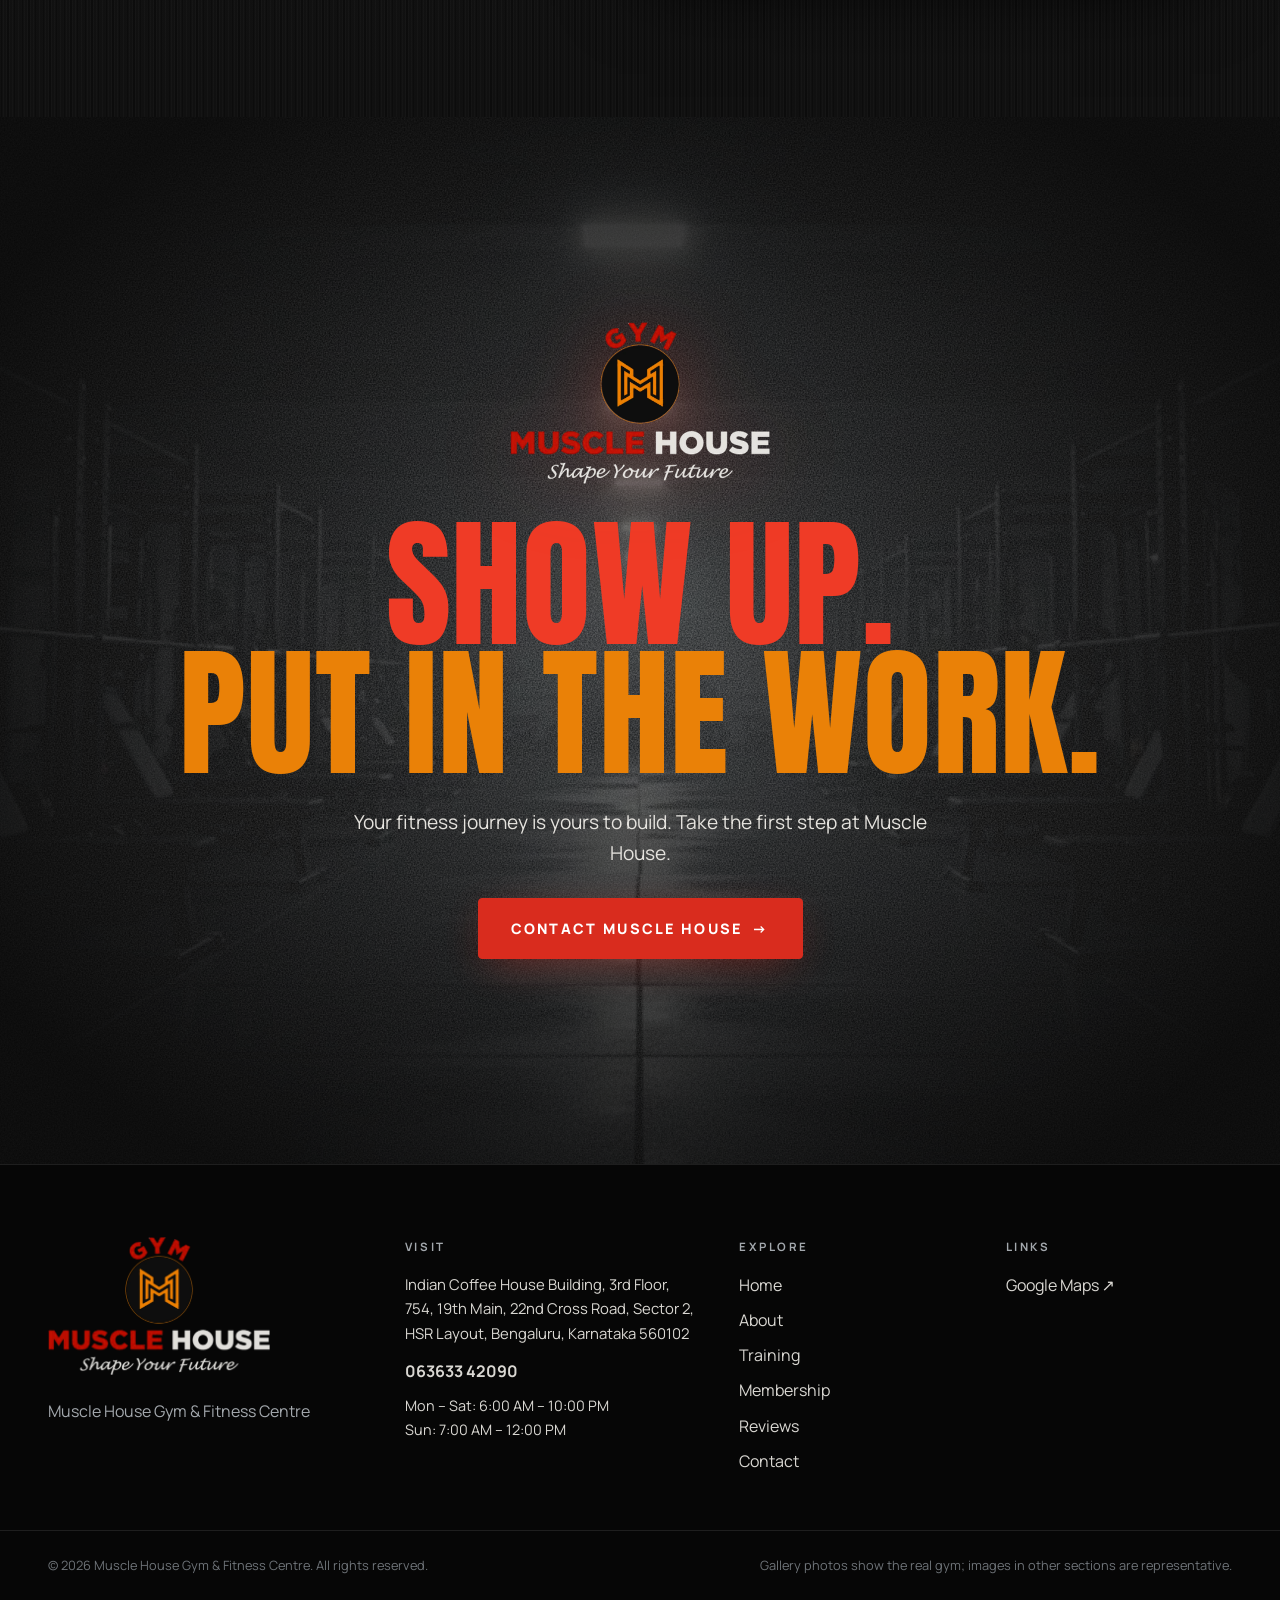
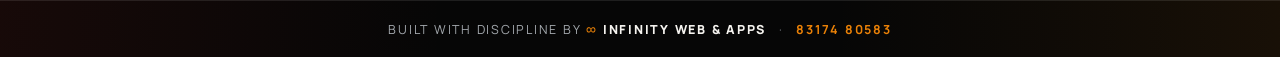
==== commit dba3dd7a: "Client tweaks: hourly time slots, thank-you after WhatsApp, centred headings, bigger location badge " ====
--- a/index.html
+++ b/index.html
@@ -55,7 +55,7 @@
   <link rel="preconnect" href="https://fonts.gstatic.com" crossorigin>
   <link href="https://fonts.googleapis.com/css2?family=Anton&family=Manrope:wght@400;500;600;700;800&display=swap" rel="stylesheet">
   <link rel="preload" as="image" href="assets/img/hero.webp" fetchpriority="high">
-  <link rel="stylesheet" href="assets/css/styles.css?v=20261104-3">
+  <link rel="stylesheet" href="assets/css/styles.css?v=20261107-2">
 </head>
 <body>
   <a class="skip-link" href="#main">Skip to content</a>
@@ -564,21 +564,30 @@
           </div>
 
           <div class="field">
-            <label for="f-time">Preferred time slot <span aria-hidden="true">*</span></label>
+            <label for="f-time">Preferred time <span aria-hidden="true">*</span></label>
             <select id="f-time" name="time" required aria-describedby="f-time-hint f-time-err">
-              <option value="">Select a time slot</option>
-              <option>Morning (6 AM – 11 AM)</option>
-              <option>Afternoon (11 AM – 4 PM)</option>
-              <option>Evening (4 PM – 8 PM)</option>
-              <option>Night (8 PM – 10 PM)</option>
+              <option value="">Select a time of day</option>
+              <option value="Morning">Morning (6 AM – 12 PM)</option>
+              <option value="Afternoon">Afternoon (12 PM – 4 PM)</option>
+              <option value="Evening">Evening (4 PM – 8 PM)</option>
+              <option value="Night">Night (8 PM – 10 PM)</option>
             </select>
             <p class="field__hint" id="f-time-hint">Gym hours: Mon – Sat 6 AM – 10 PM · Sunday 7 AM – 12 PM</p>
             <p class="field__error" id="f-time-err" aria-live="polite"></p>
           </div>
 
+          <div class="field" data-slot-field hidden>
+            <label for="f-slot">Time slot <span aria-hidden="true">*</span></label>
+            <select id="f-slot" name="slot" aria-describedby="f-slot-err">
+              <option value="">Select a slot</option>
+            </select>
+            <p class="field__error" id="f-slot-err" aria-live="polite"></p>
+          </div>
+
           <button class="btn btn--accent btn--block btn--lg" type="submit">Submit <span class="btn__arrow" aria-hidden="true">→</span></button>
 
           <div class="form__status" role="status" aria-live="polite" tabindex="-1" data-status hidden></div>
+          <div class="form__thanks" role="status" aria-live="polite" tabindex="-1" data-thanks hidden></div>
         </form>
       </div>
     </section>
@@ -730,7 +739,7 @@
   </dialog>
 
   <script src="assets/js/config.js?v=20261031-3" defer></script>
-  <script src="assets/js/main.js?v=20261104-1" defer></script>
+  <script src="assets/js/main.js?v=20261107-1" defer></script>
   <script src="assets/vendor/supabase-2.45.4.min.js" defer></script>
   <script src="assets/js/core.js?v=20261027-2" defer></script>
   <script src="assets/js/auth.js?v=20261027-2" defer></script>
--- a/assets/css/styles.css
+++ b/assets/css/styles.css
@@ -123,6 +123,12 @@
 .section-head { margin-bottom: clamp(2.5rem, 6vw, 4.5rem); display: grid; gap: 1.25rem; }
 .section-head--split { grid-template-columns: 1fr; align-items: end; }
 .section-note { color: var(--steel); max-width: 26rem; font-size: .9rem; border-left: 2px solid var(--red); padding-left: 1rem; }
+/* About, Training and Atmosphere: centred headings with larger labels */
+#about .label, #training .label, #atmosphere .label { font-size: clamp(.9rem, 1.3vw, 1.1rem); color: #E8E6E1; }
+#about .label::after, #training .label::after, #atmosphere .label::after { content: ""; width: 28px; height: 2px; background: var(--orange); }
+#training .section-head, #atmosphere .section-head { justify-items: center; text-align: center; }
+#atmosphere .section-head--split { grid-template-columns: 1fr !important; }
+#atmosphere .section-note { border-left: 0; padding-left: 0; max-width: 34rem; margin-inline: auto; font-size: 1rem; }
 @media (min-width: 900px) { .section-head--split { grid-template-columns: 1.4fr 1fr; } .section-note { justify-self: end; } }
 
 /* ---------- Buttons ---------- */
@@ -366,8 +372,11 @@
     radial-gradient(55% 45% at 0% 100%, rgba(217,44,30,.22), transparent 70%);
 }
 .hero__content { position: relative; display: flex; flex-direction: column; align-items: center; text-align: center; margin-block: auto; }
-.hero__content .eyebrow { font-size: clamp(.9rem, 1.4vw, 1.15rem); color: #E8E6E1; }
-.hero__content .eyebrow::after { content: ""; width: 28px; height: 2px; background: var(--orange); }
+/* "HSR Layout · Bengaluru": bigger and easy to spot, as a pill */
+.hero__content .eyebrow { font-size: clamp(1.05rem, 2vw, 1.5rem); font-weight: 800; letter-spacing: .2em; color: #fff;
+  padding: .55em 1.25em; border: 1.5px solid var(--orange); border-radius: 999px; background: rgba(9,9,9,.55);
+  backdrop-filter: blur(6px); -webkit-backdrop-filter: blur(6px); text-shadow: 0 1px 8px rgba(0,0,0,.6); }
+.hero__content .eyebrow::before { content: ""; width: 9px; height: 9px; border-radius: 50%; background: var(--orange); box-shadow: 0 0 0 4px rgba(234,129,7,.22); }
 .hero__title { font-size: clamp(3.2rem, min(12.5vw, 15vh), 10.5rem); margin: 1.4rem 0 1.6rem; }
 .hero__title .line { display: block; overflow: hidden; padding-bottom: .04em; }
 .hero__title .line--accent { color: var(--orange); }
@@ -424,6 +433,13 @@
 @media (max-width: 899px) { .float-label { right: 1rem; } }
 @keyframes bob { 50% { transform: translateY(-8px); } }
 .intro__copy .display-xl { margin-top: 1.25rem; }
+/* About copy centred */
+.intro__copy { text-align: center; }
+.intro__copy .lead, .intro__copy .intro__text { margin-inline: auto; }
+.intro__copy .rule { margin-inline: auto; background: linear-gradient(90deg, var(--line-strong) 0 calc(50% - 24px), var(--red) calc(50% - 24px) calc(50% + 24px), var(--line-strong) calc(50% + 24px)); }
+.intro__copy .intro__mission { border-left: 0; border-top: 3px solid var(--orange); border-radius: 0 0 10px 10px; }
+.intro__copy .intro__where { display: block; }
+.intro__copy .intro__where svg { display: inline-block; vertical-align: -3px; margin: 0 .35rem 0 0; }
 .intro__text { margin-top: 1.1rem; color: #CFCDC8; font-size: clamp(1.05rem, 1.5vw, 1.25rem); } /* same size as the first (.lead) paragraph */
 .intro__mission { margin-top: 1.75rem; padding: 1.1rem 1.25rem; border-left: 3px solid var(--orange); background: rgba(234,129,7,.06); border-radius: 0 10px 10px 0; }
 .intro__mission-k { display: block; font-size: .7rem; font-weight: 800; letter-spacing: .22em; text-transform: uppercase; color: var(--orange); margin-bottom: .4rem; }
@@ -741,6 +757,17 @@
 @media (min-width: 640px) { .field-row { grid-template-columns: 1fr 1fr; } }
 .field { display: grid; gap: .45rem; }
 .field[hidden] { display: none; }
+/* Thank-you shown when the visitor comes back from WhatsApp */
+.form.is-done > :not([data-thanks]) { display: none !important; }
+.form__thanks { text-align: center; padding: 1.5rem .5rem; }
+.form__thanks[hidden] { display: none; }
+.form__thanks-icon { display: inline-grid; place-items: center; width: 64px; height: 64px; border-radius: 50%; background: rgba(92,208,122,.12); border: 2px solid #5CD07A; color: #5CD07A; font-size: 1.9rem; font-weight: 800; margin-bottom: 1rem; }
+.form__thanks h3 { font-family: var(--font-display); font-weight: 400; font-size: clamp(1.8rem, 3vw, 2.4rem); text-transform: uppercase; line-height: 1.05; color: var(--offwhite); }
+.form__thanks p { margin-top: .9rem; color: #D9D7D2; font-size: 1.05rem; }
+.form__thanks p strong { color: var(--offwhite); }
+.form__thanks-small { font-size: .9rem !important; color: var(--steel) !important; }
+.form__thanks-small a { color: var(--orange); }
+.form__thanks .btn { margin-top: 1.4rem; }
 .field label { font-size: .72rem; font-weight: 700; letter-spacing: .18em; text-transform: uppercase; color: #D9D7D2; }
 .field label span[aria-hidden] { color: var(--red-text); }
 .field .optional { color: var(--steel); text-transform: none; letter-spacing: .02em; font-weight: 500; }
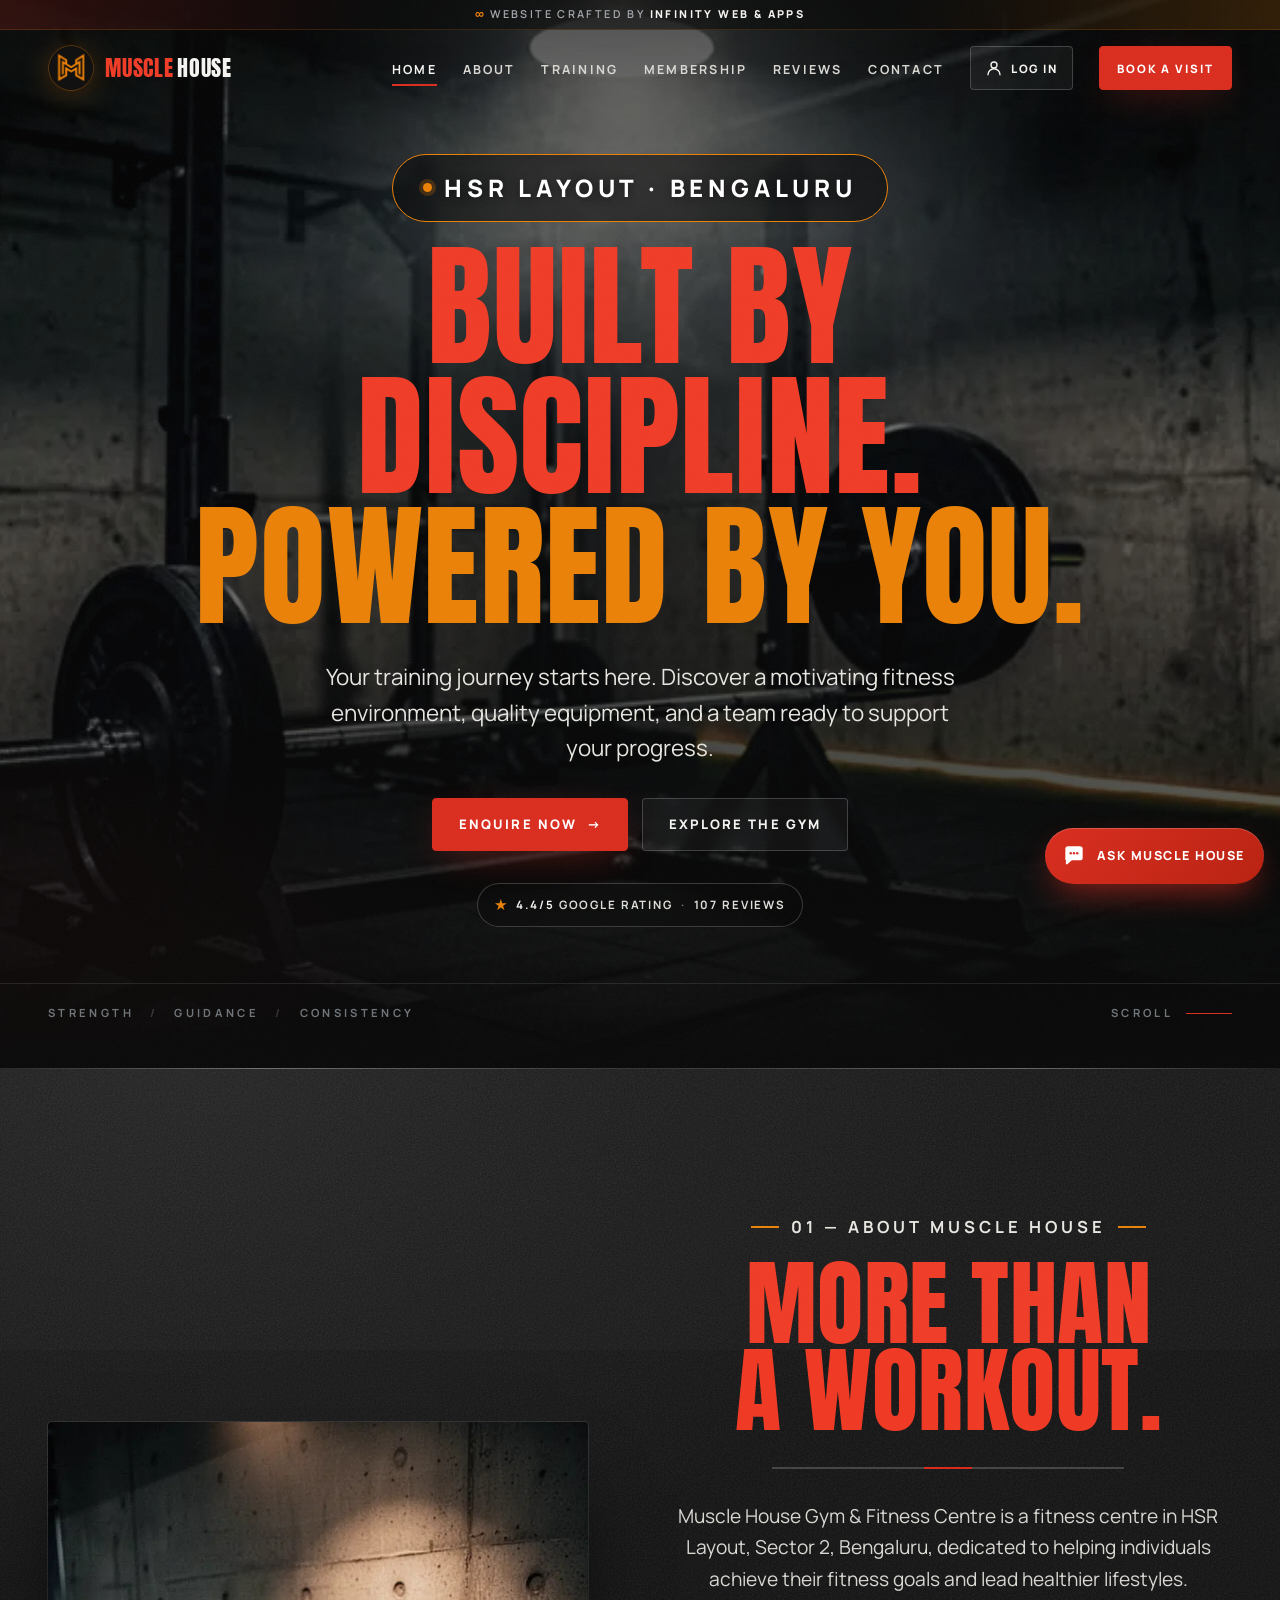
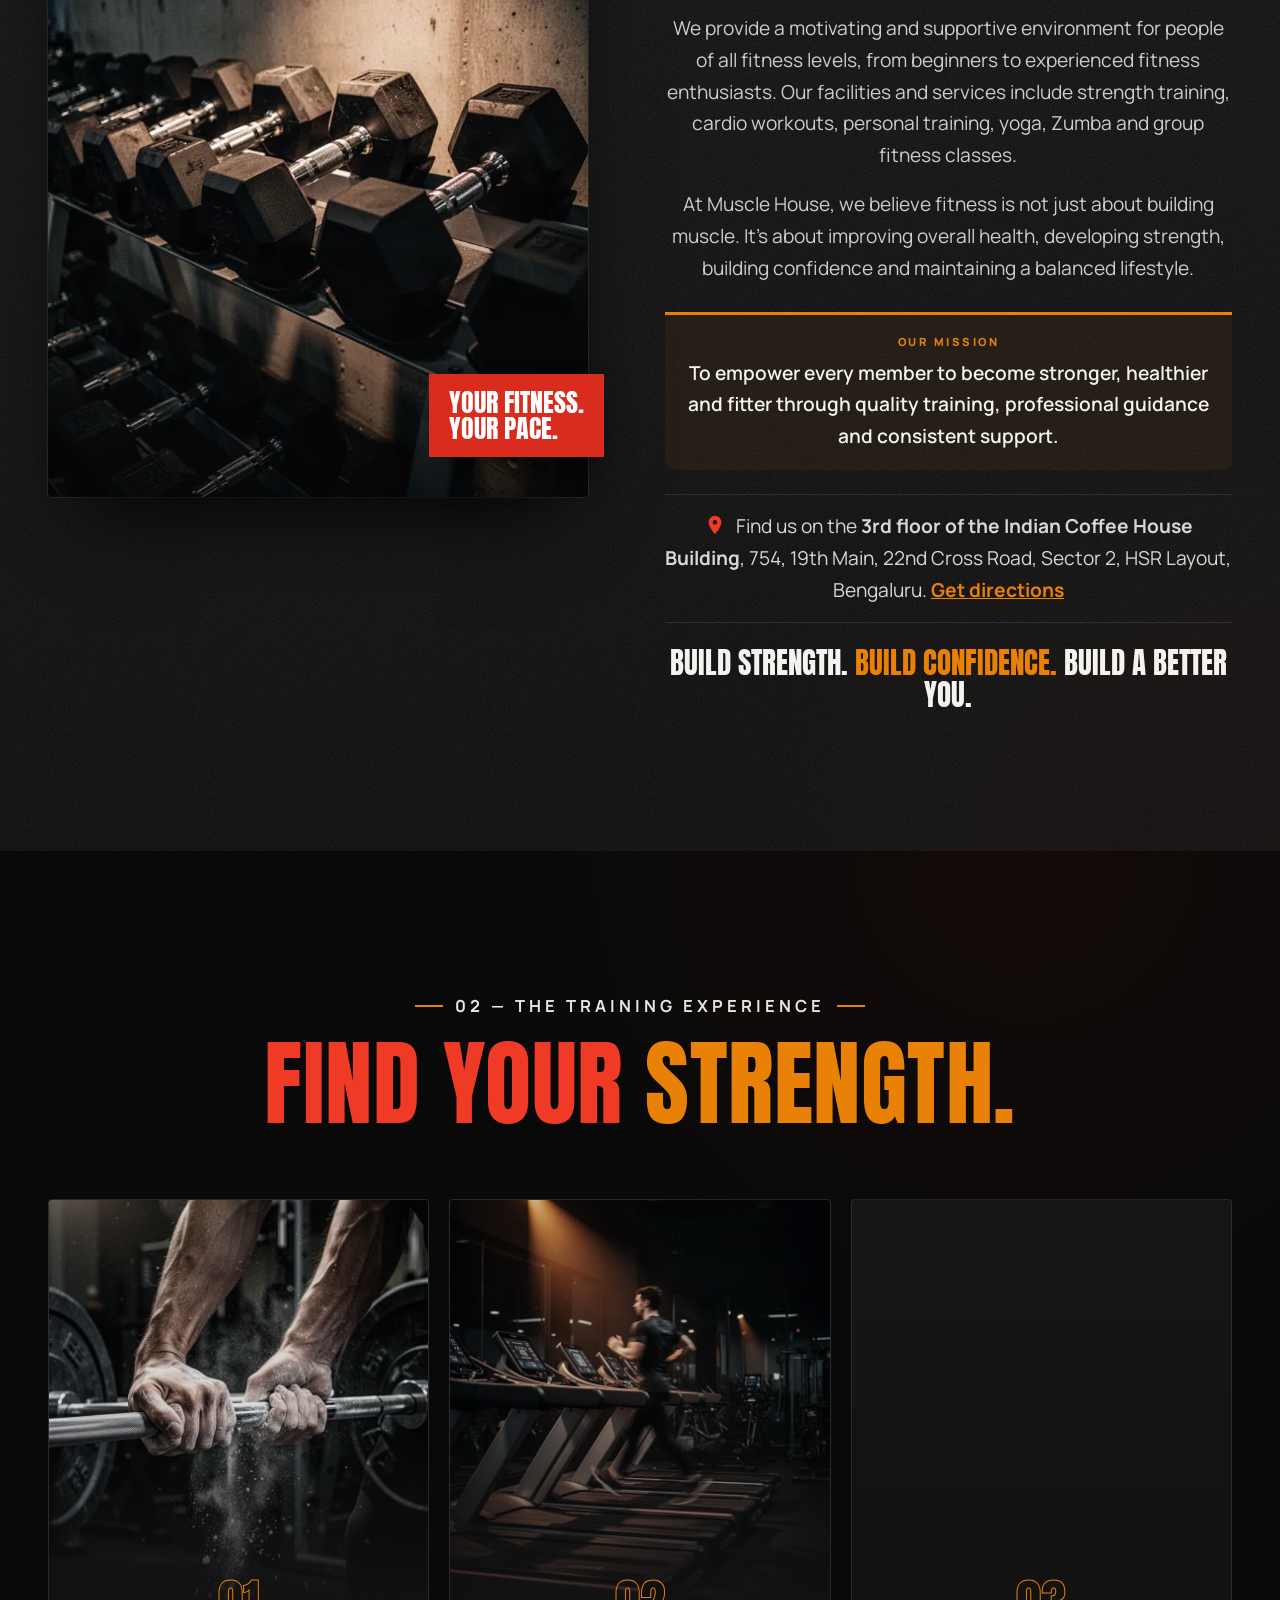
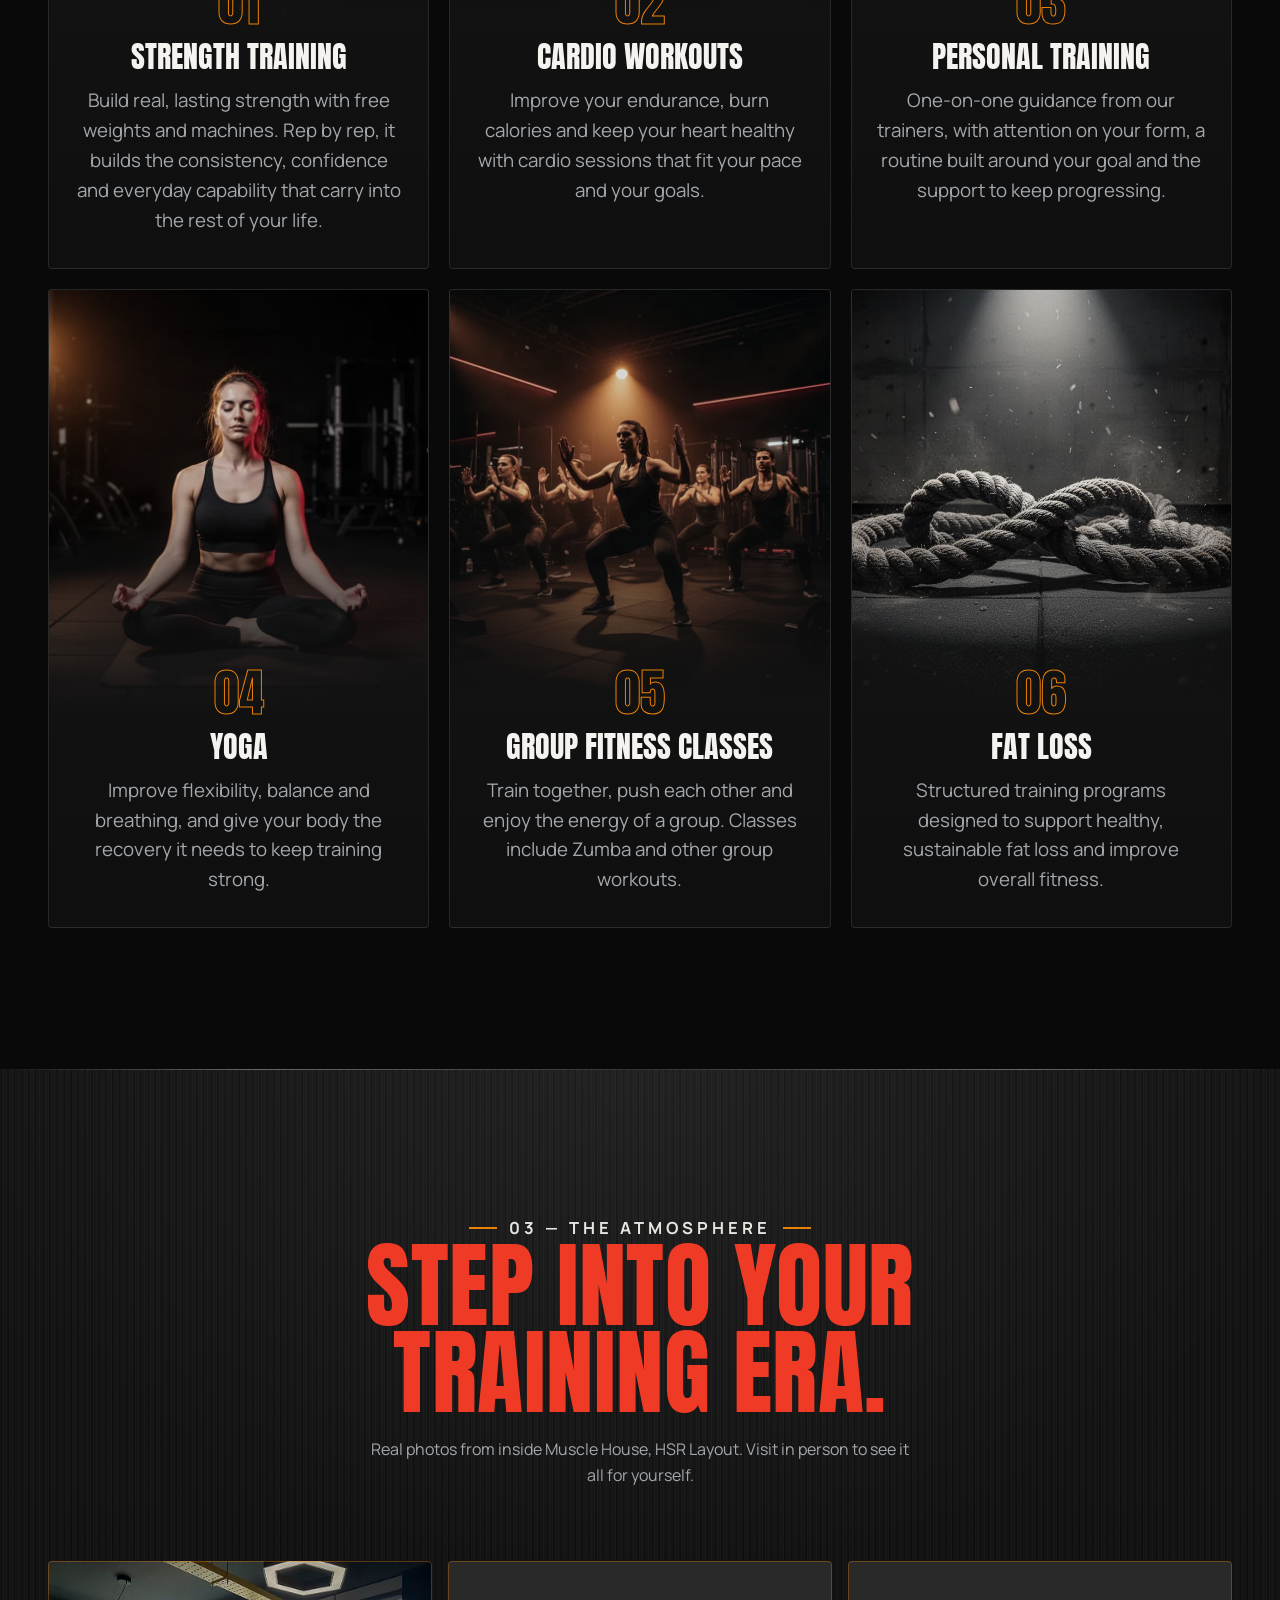
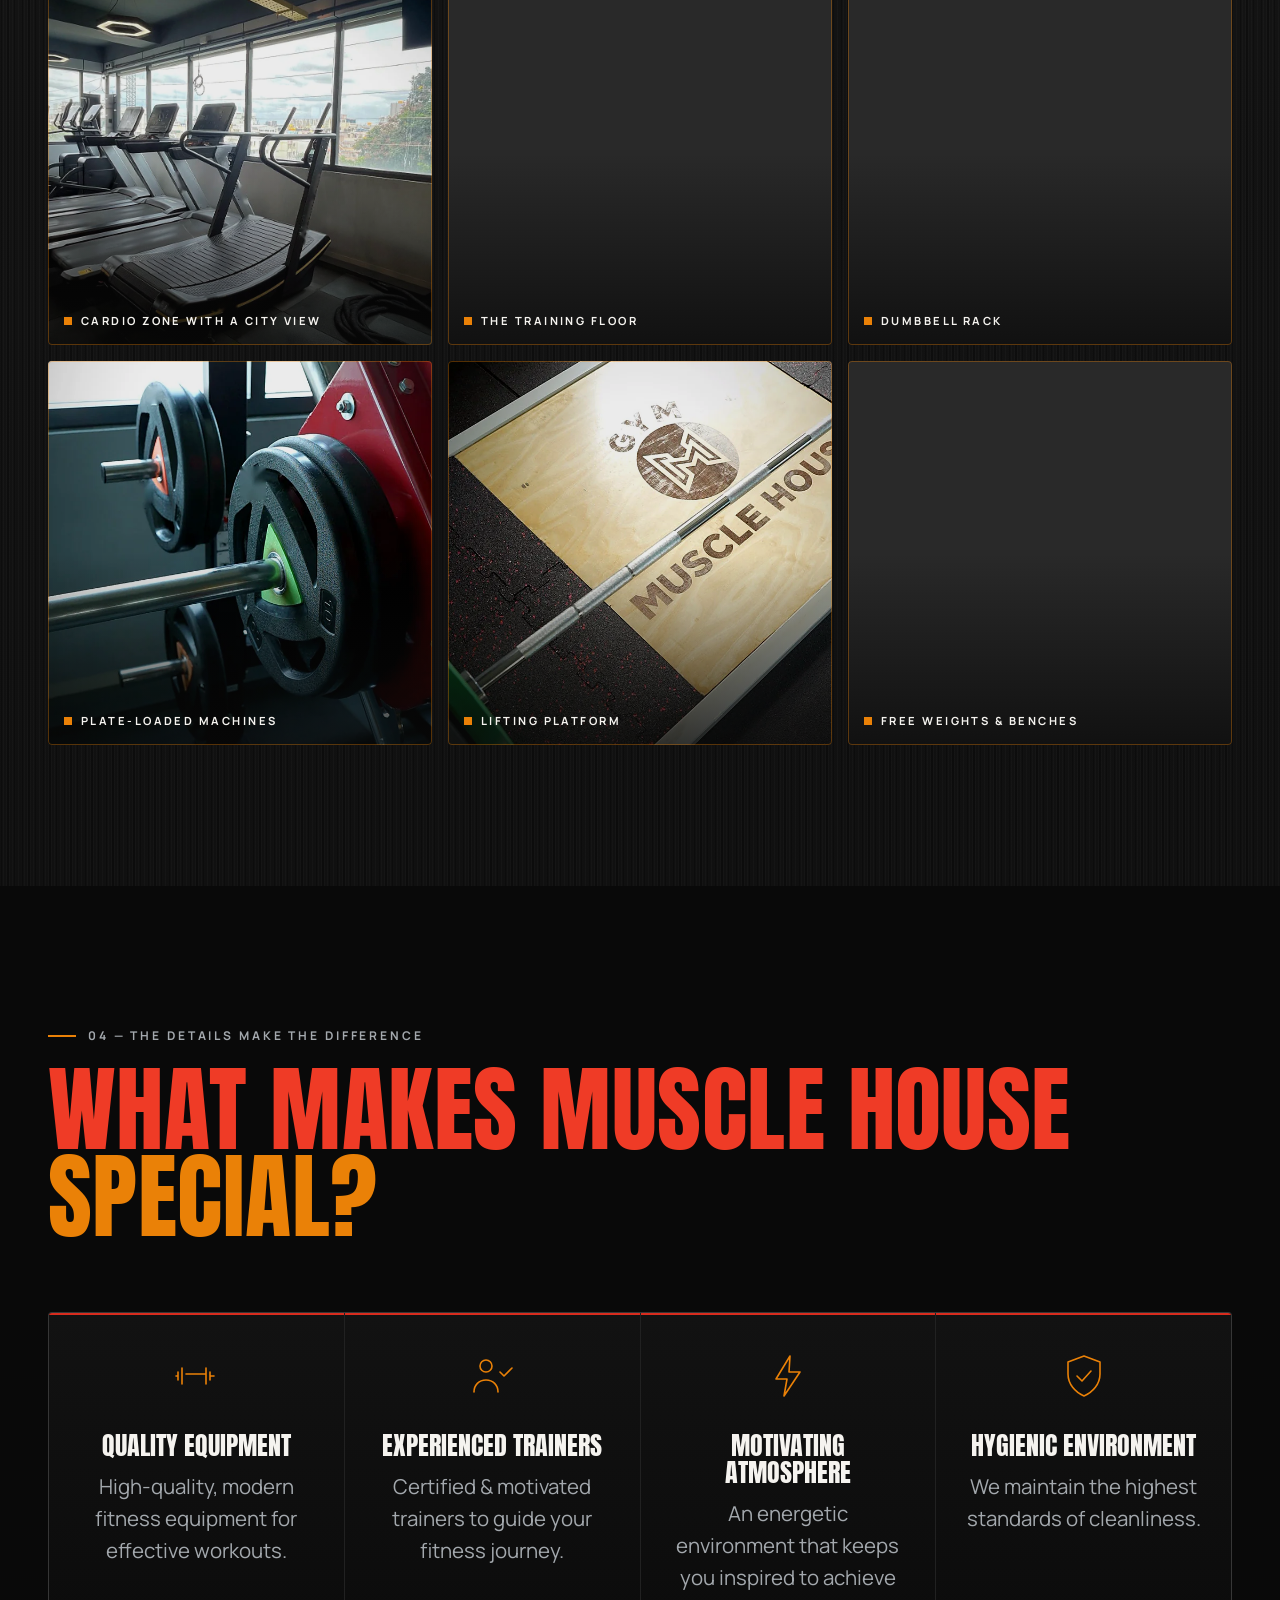
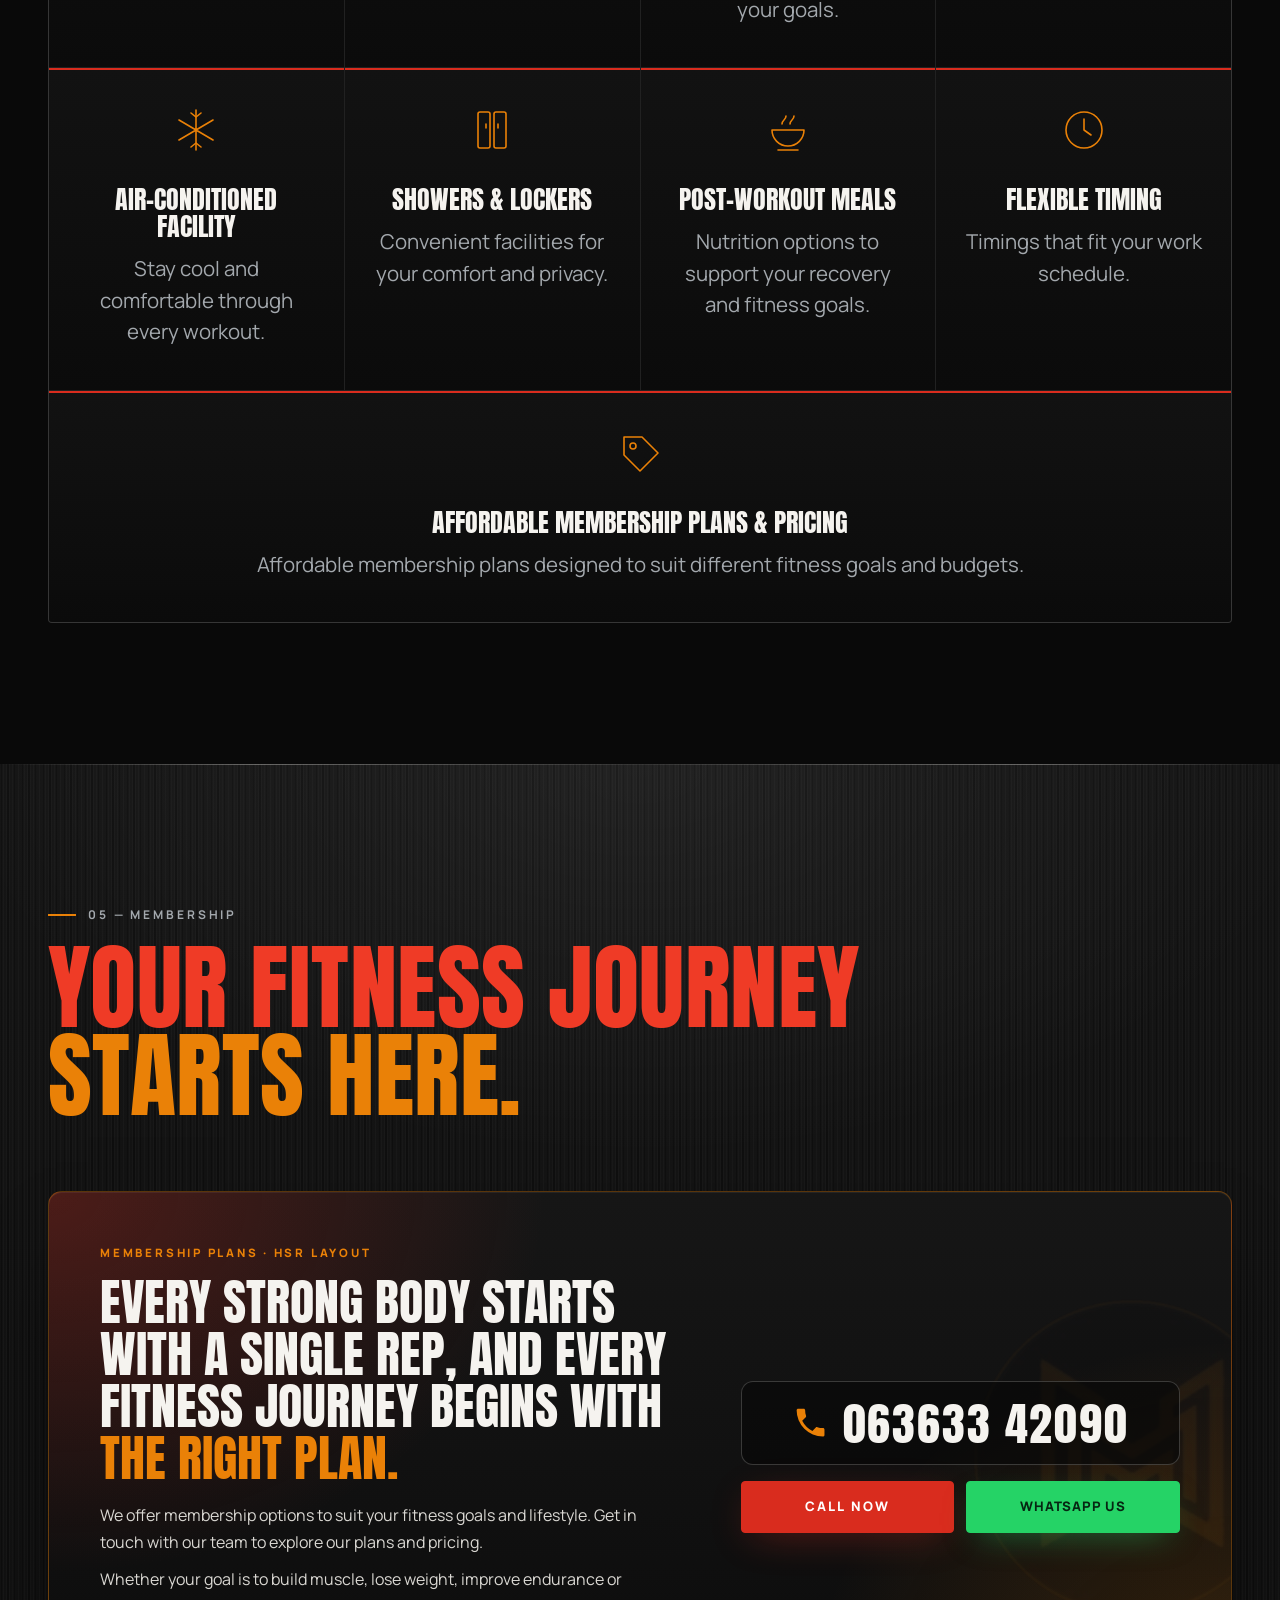
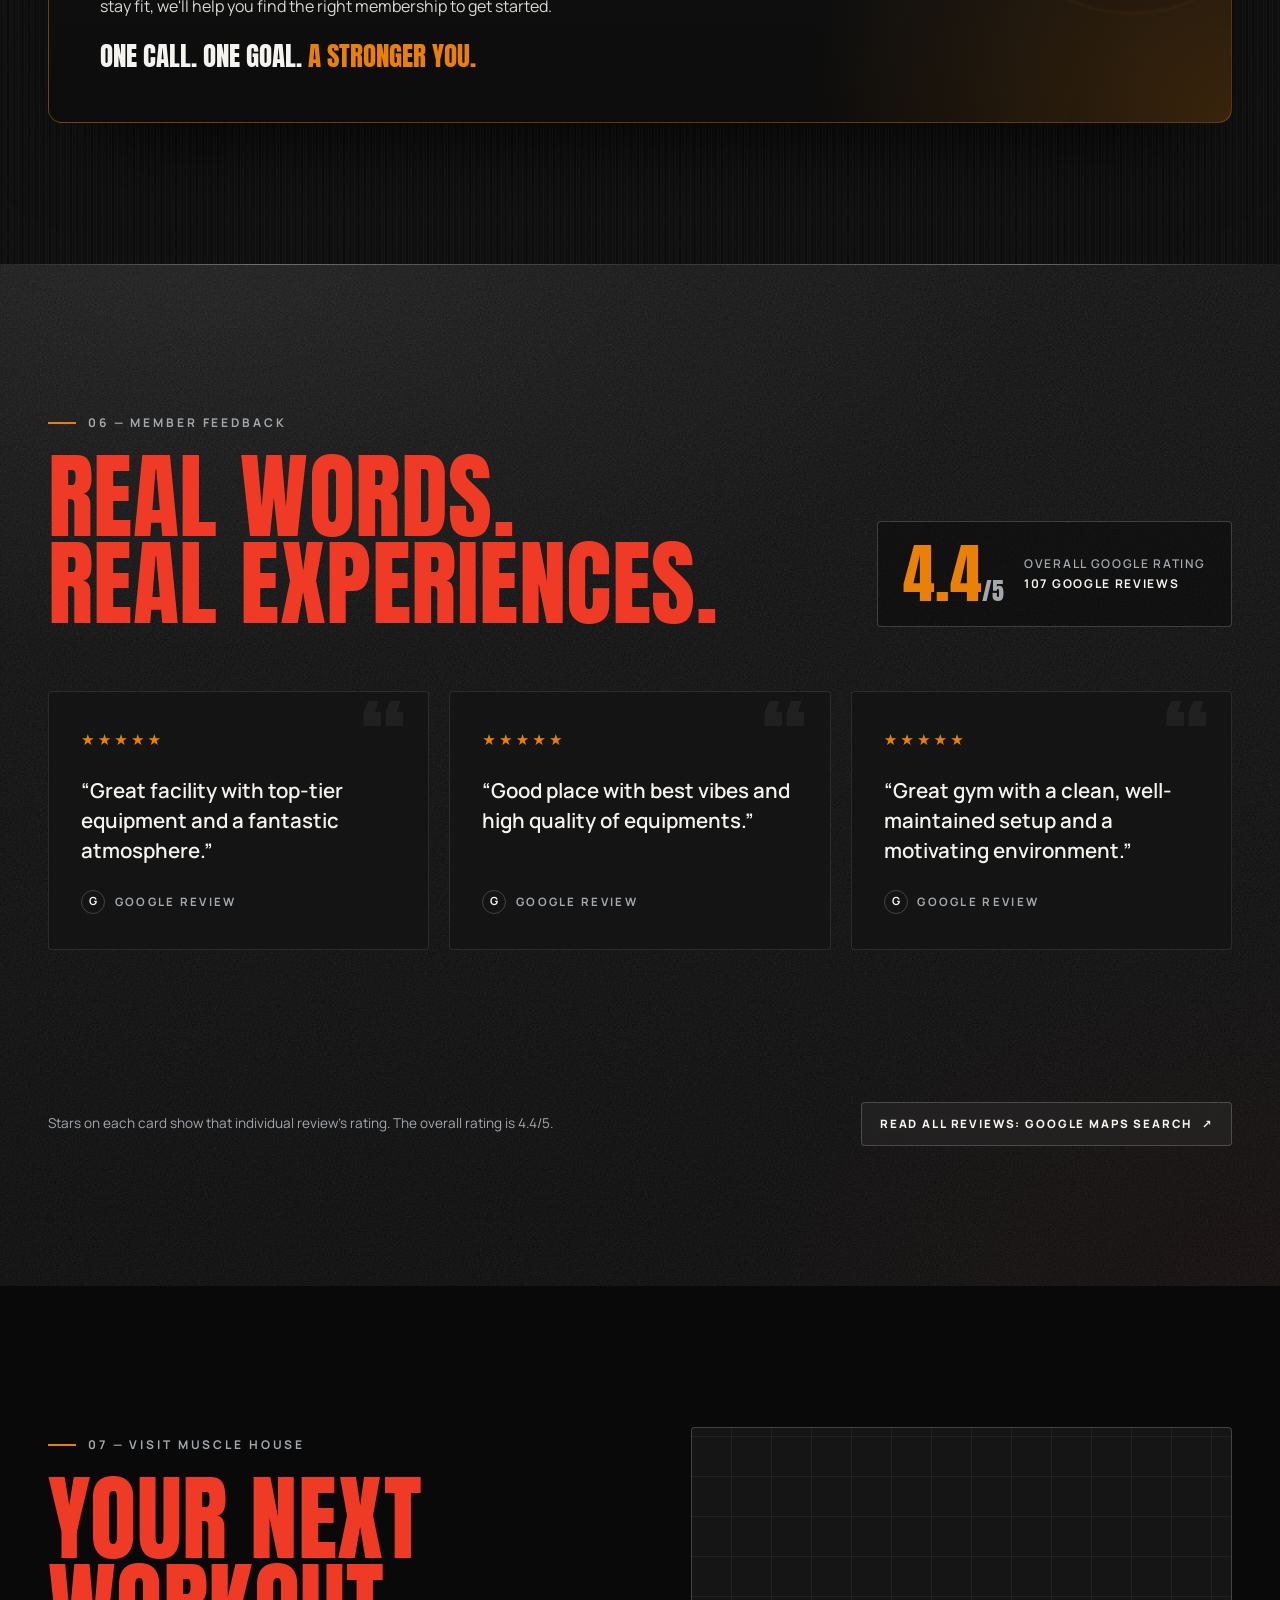
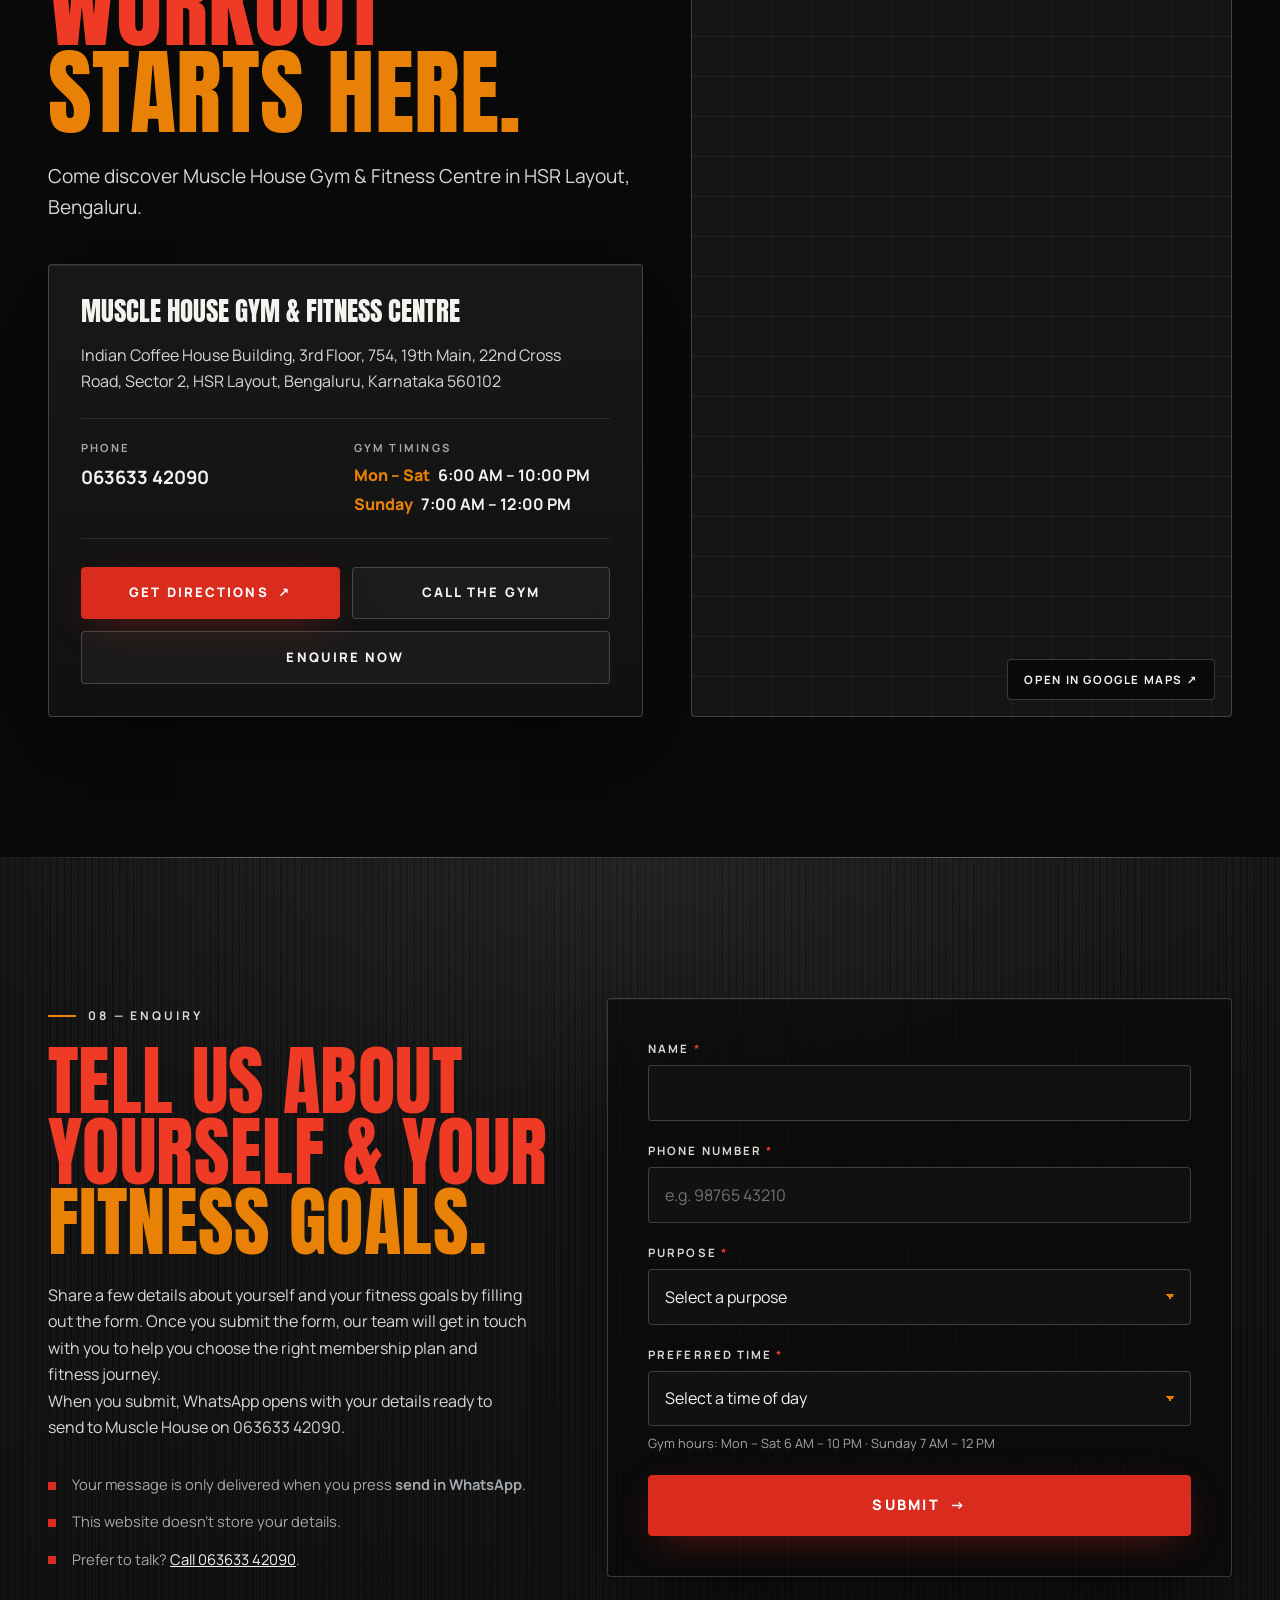
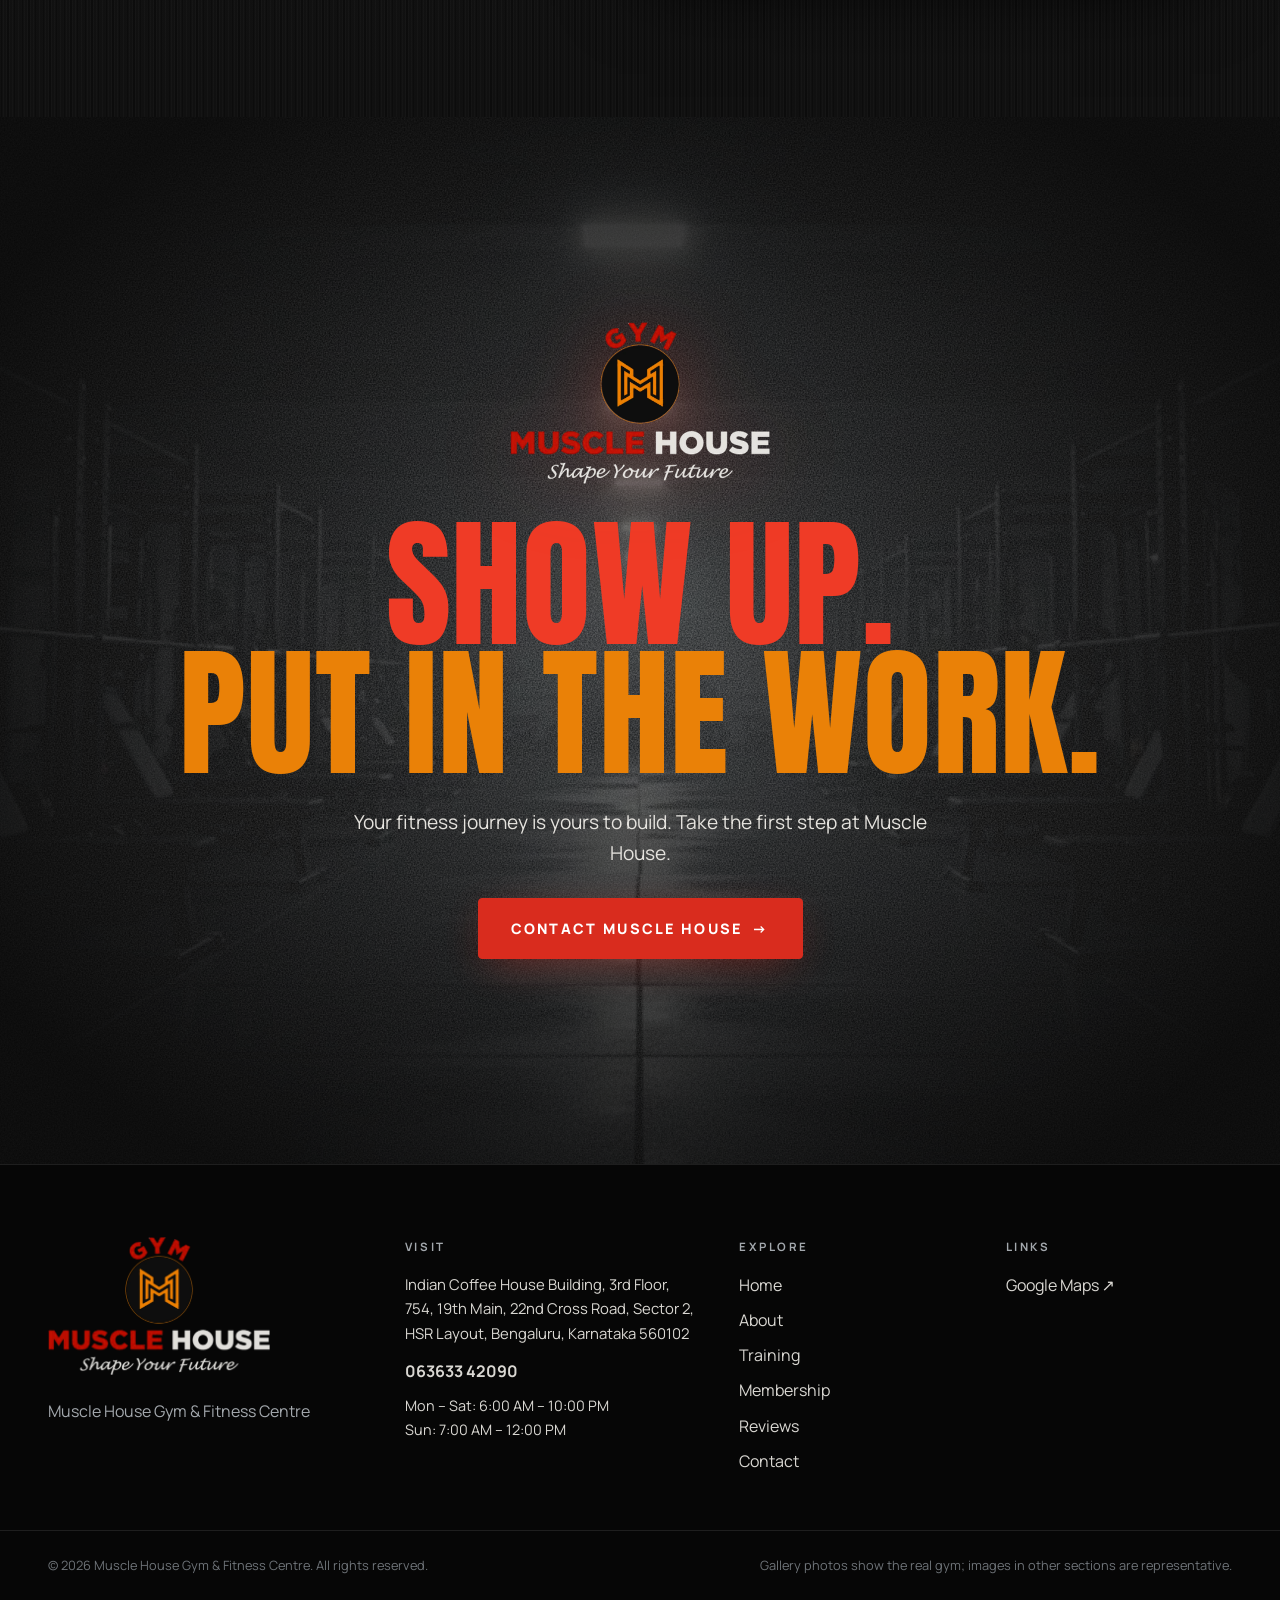
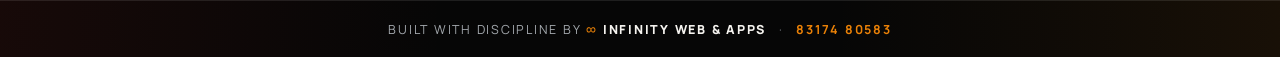
==== commit 9e46d879: "Google sign-in: use the browser's FedCM account picker instead of a popup tab On phones a GIS popup " ====
--- a/index.html
+++ b/index.html
@@ -742,7 +742,7 @@
   <script src="assets/js/main.js?v=20261107-1" defer></script>
   <script src="assets/vendor/supabase-2.45.4.min.js" defer></script>
   <script src="assets/js/core.js?v=20261027-2" defer></script>
-  <script src="assets/js/auth.js?v=20261027-2" defer></script>
+  <script src="assets/js/auth.js?v=20261108-1" defer></script>
   <script src="assets/js/join.js?v=20261027-2" defer></script>
   <script src="assets/js/chat.js?v=20261104-2" defer></script>
   <script src="assets/js/reviews.js?v=20261103-1" defer></script>
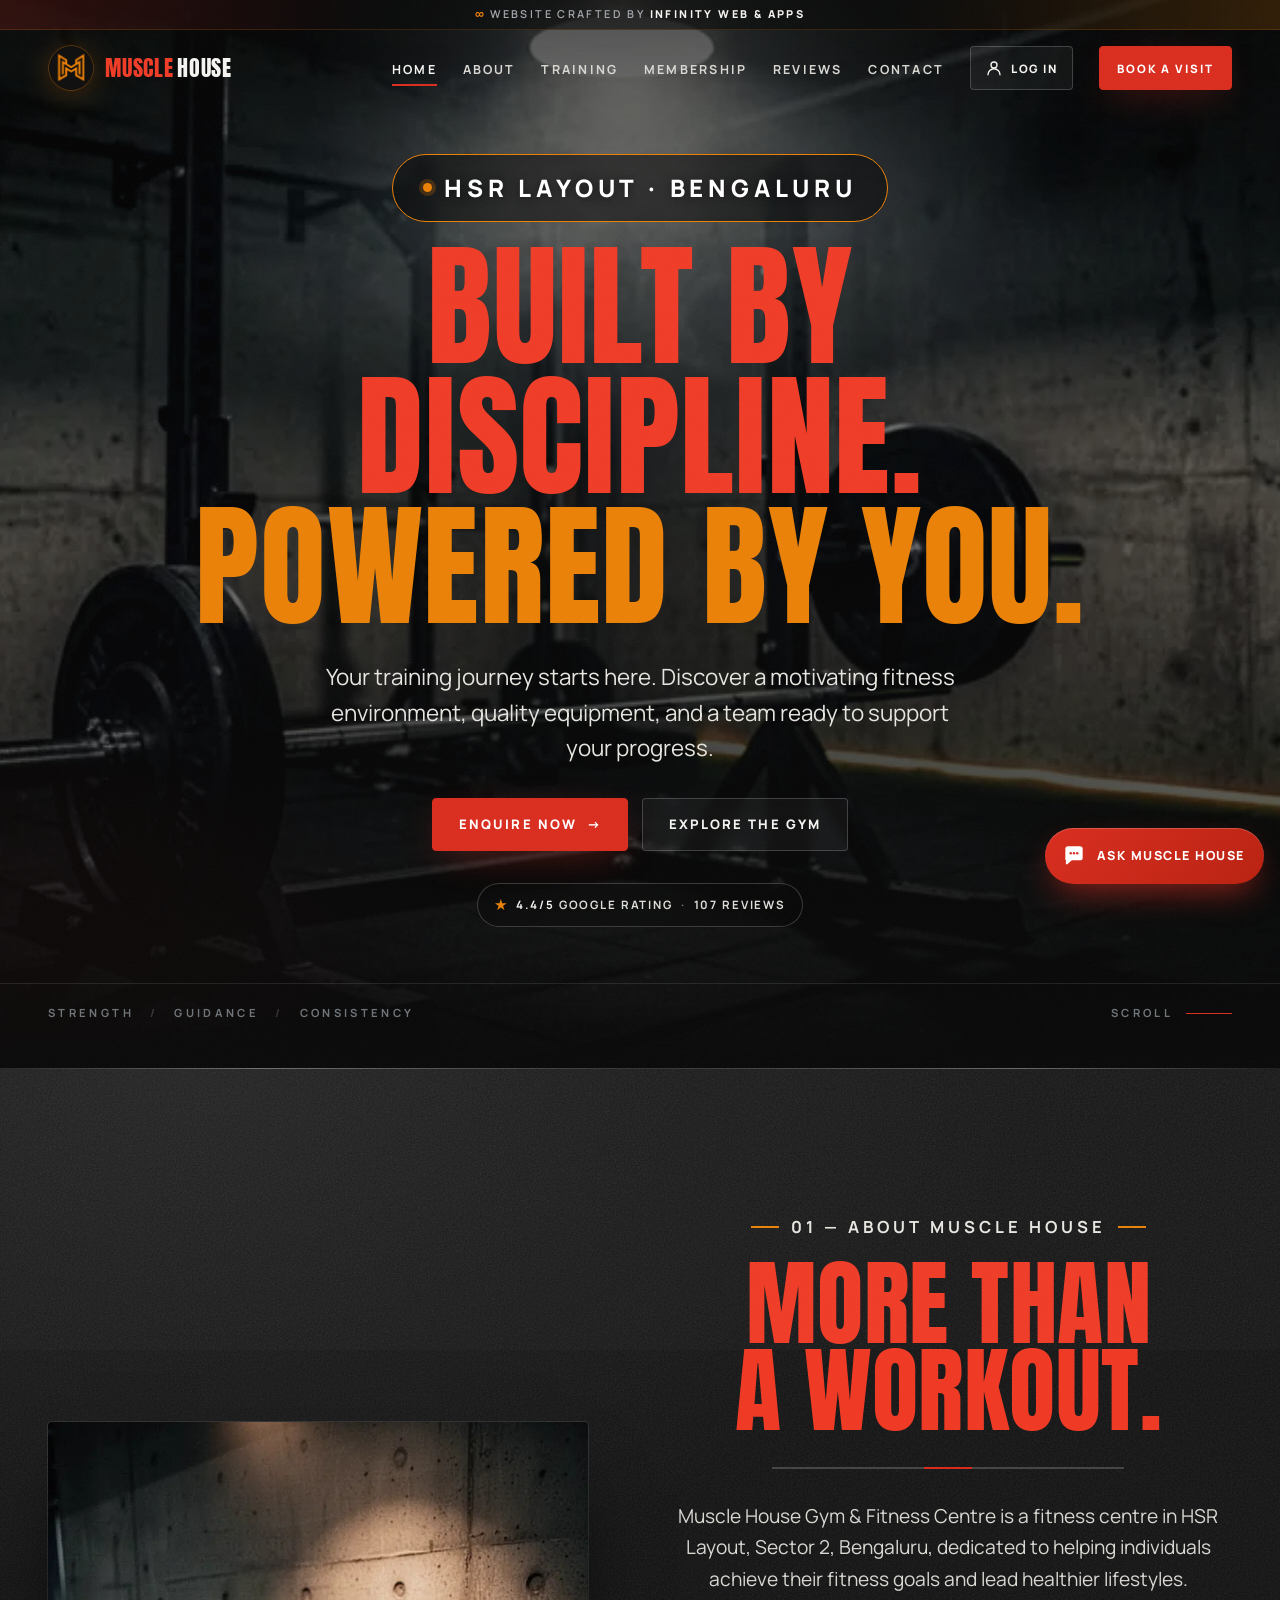
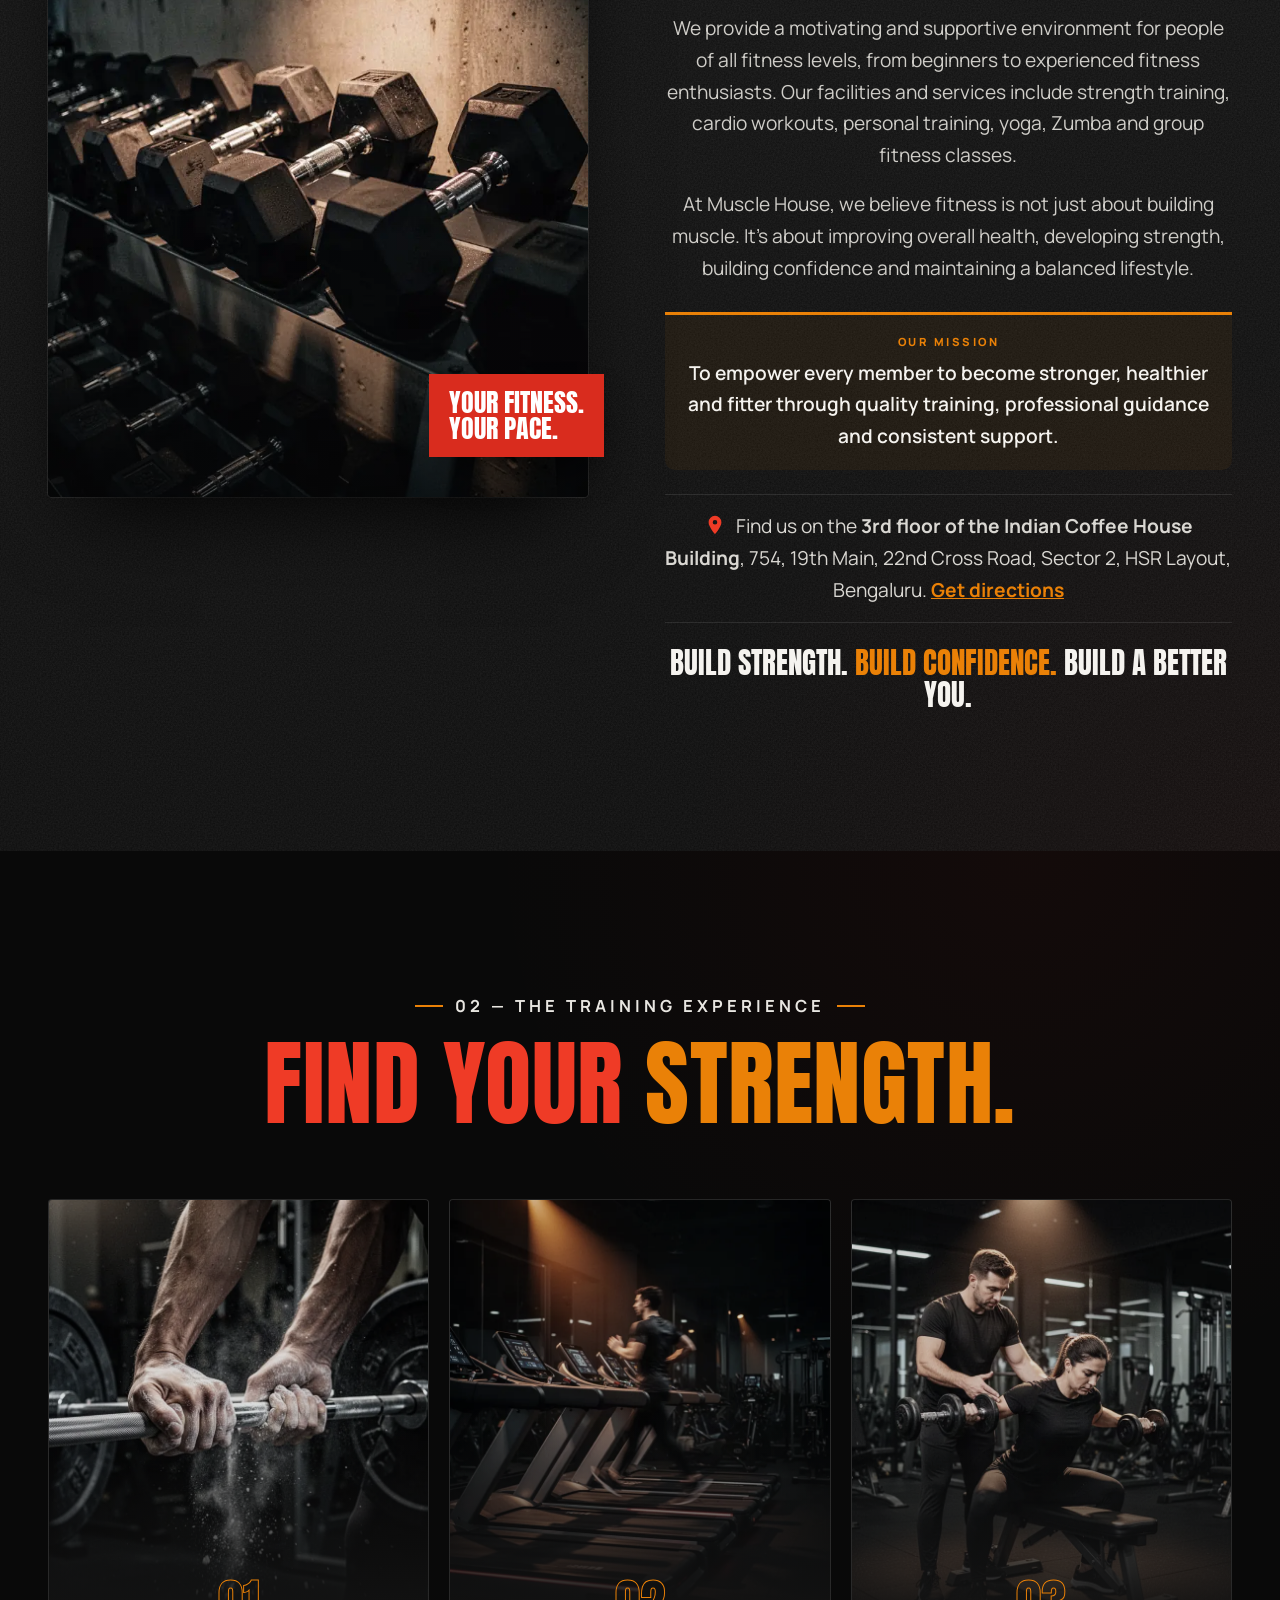
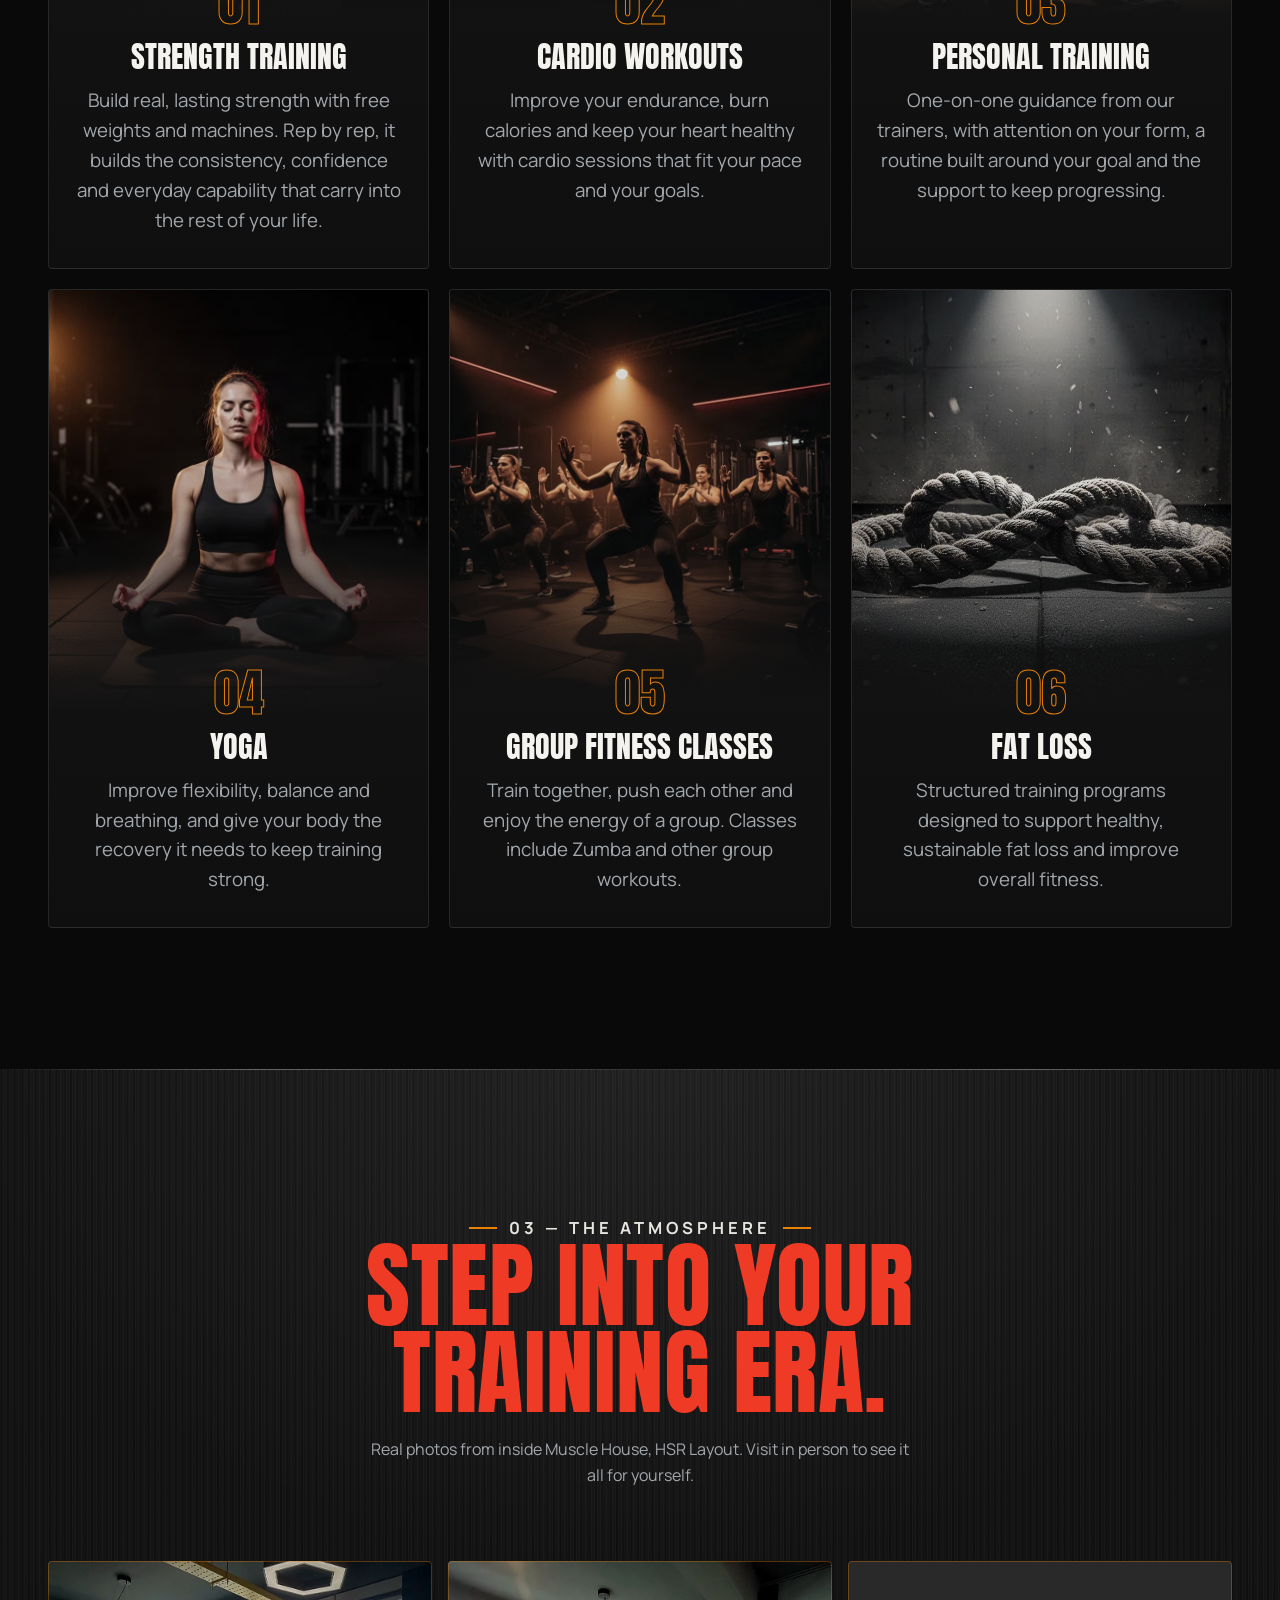
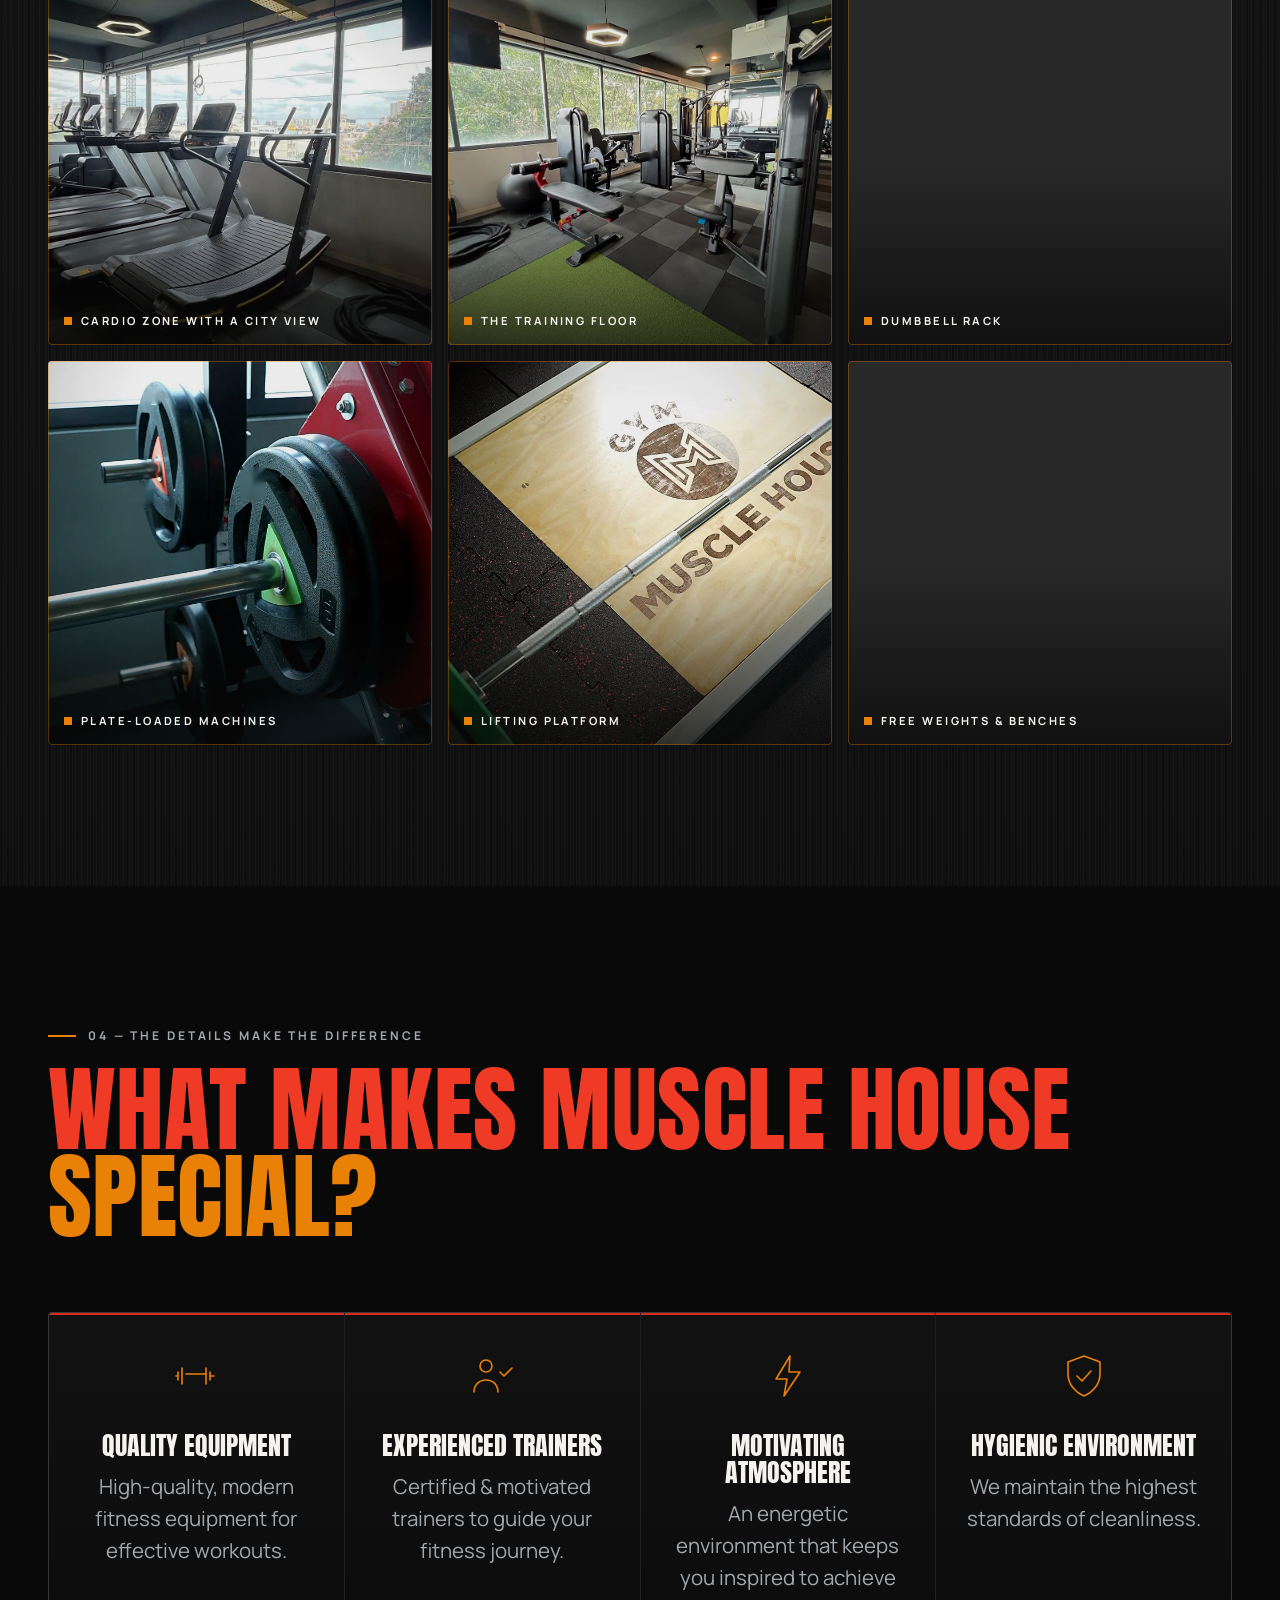
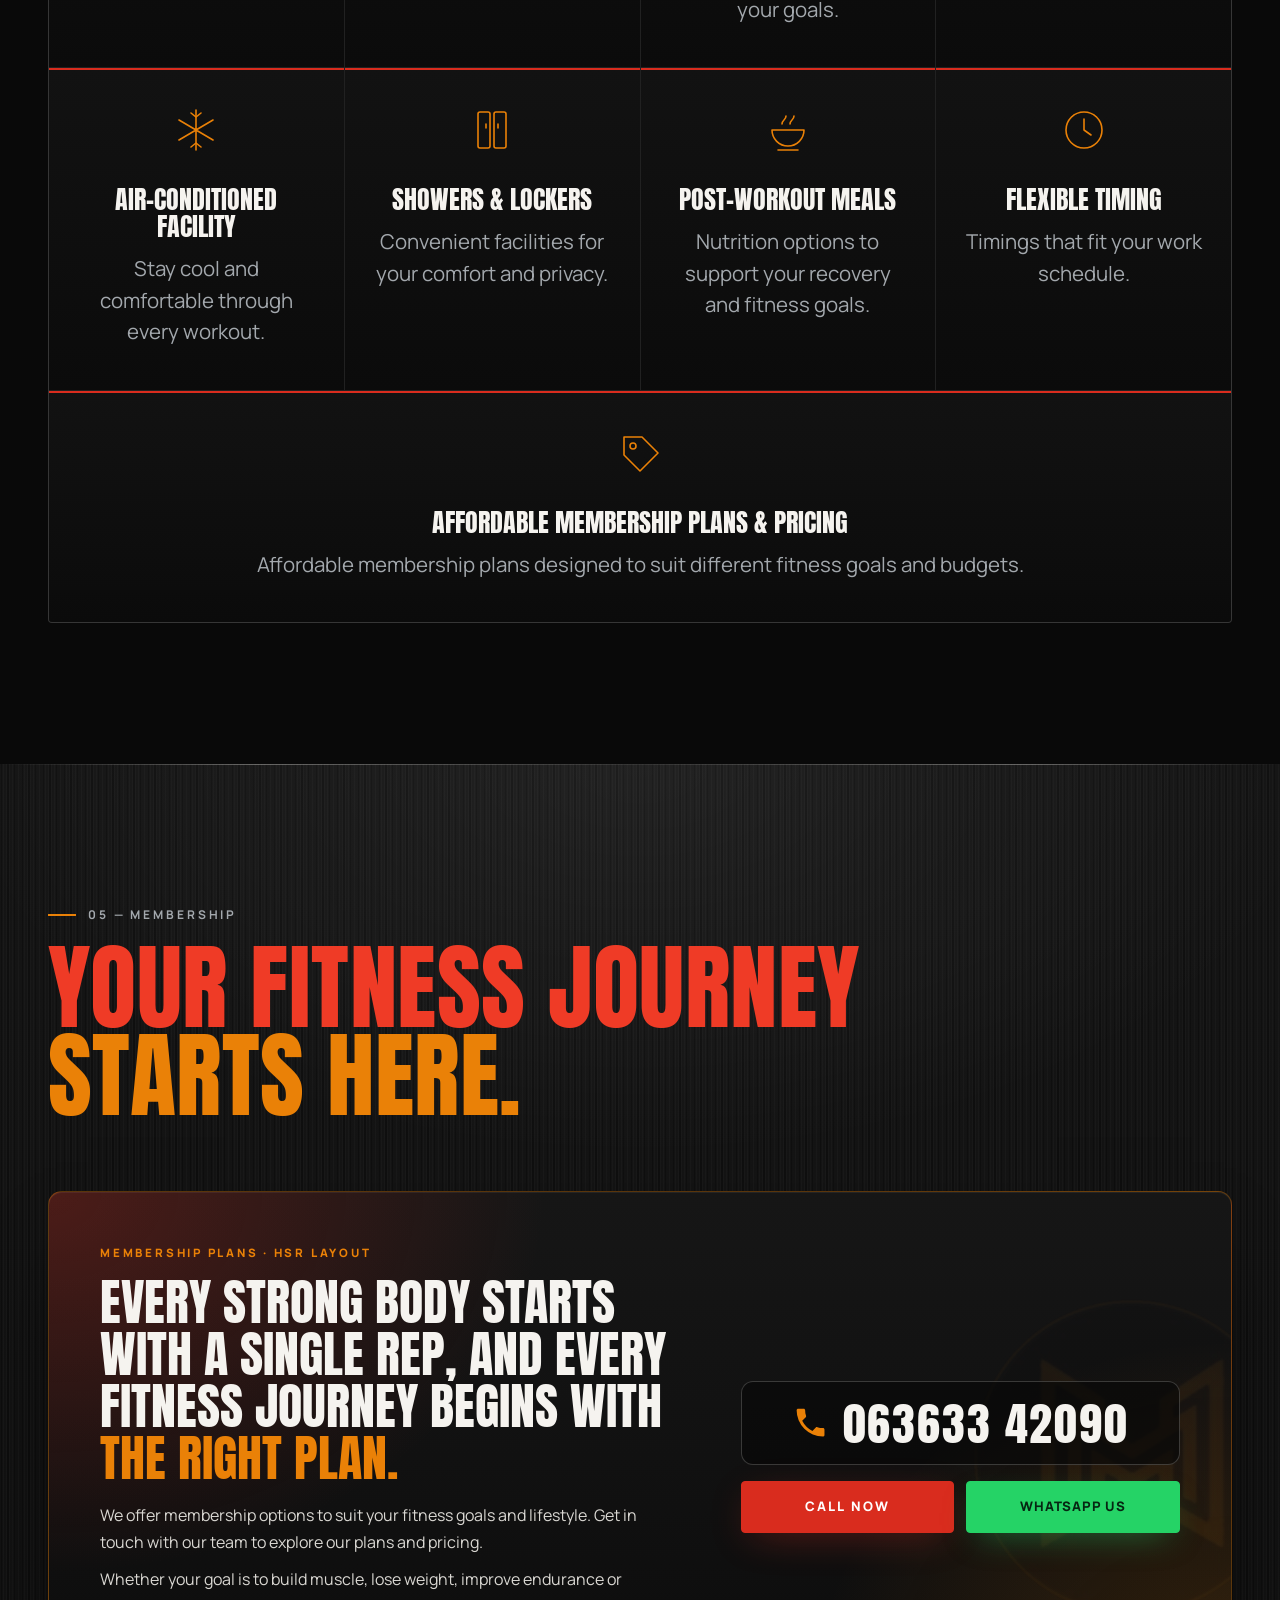
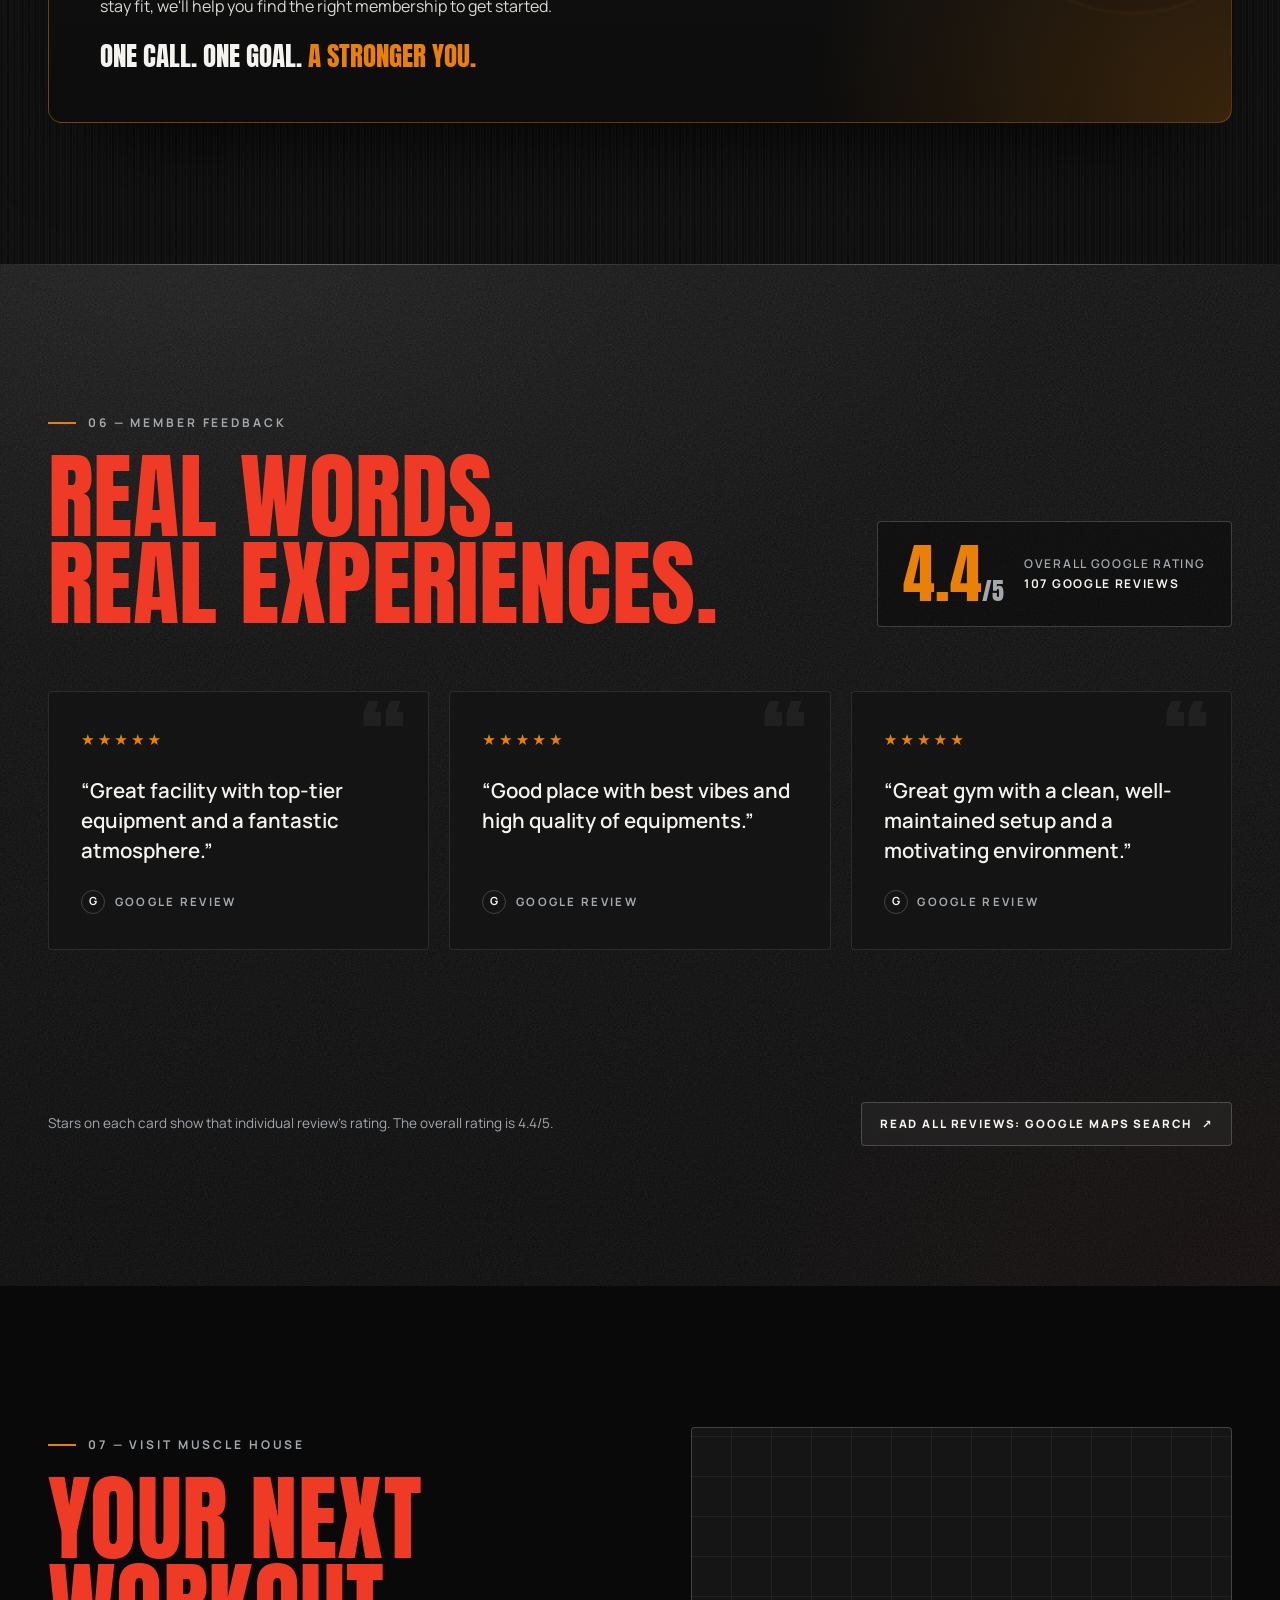
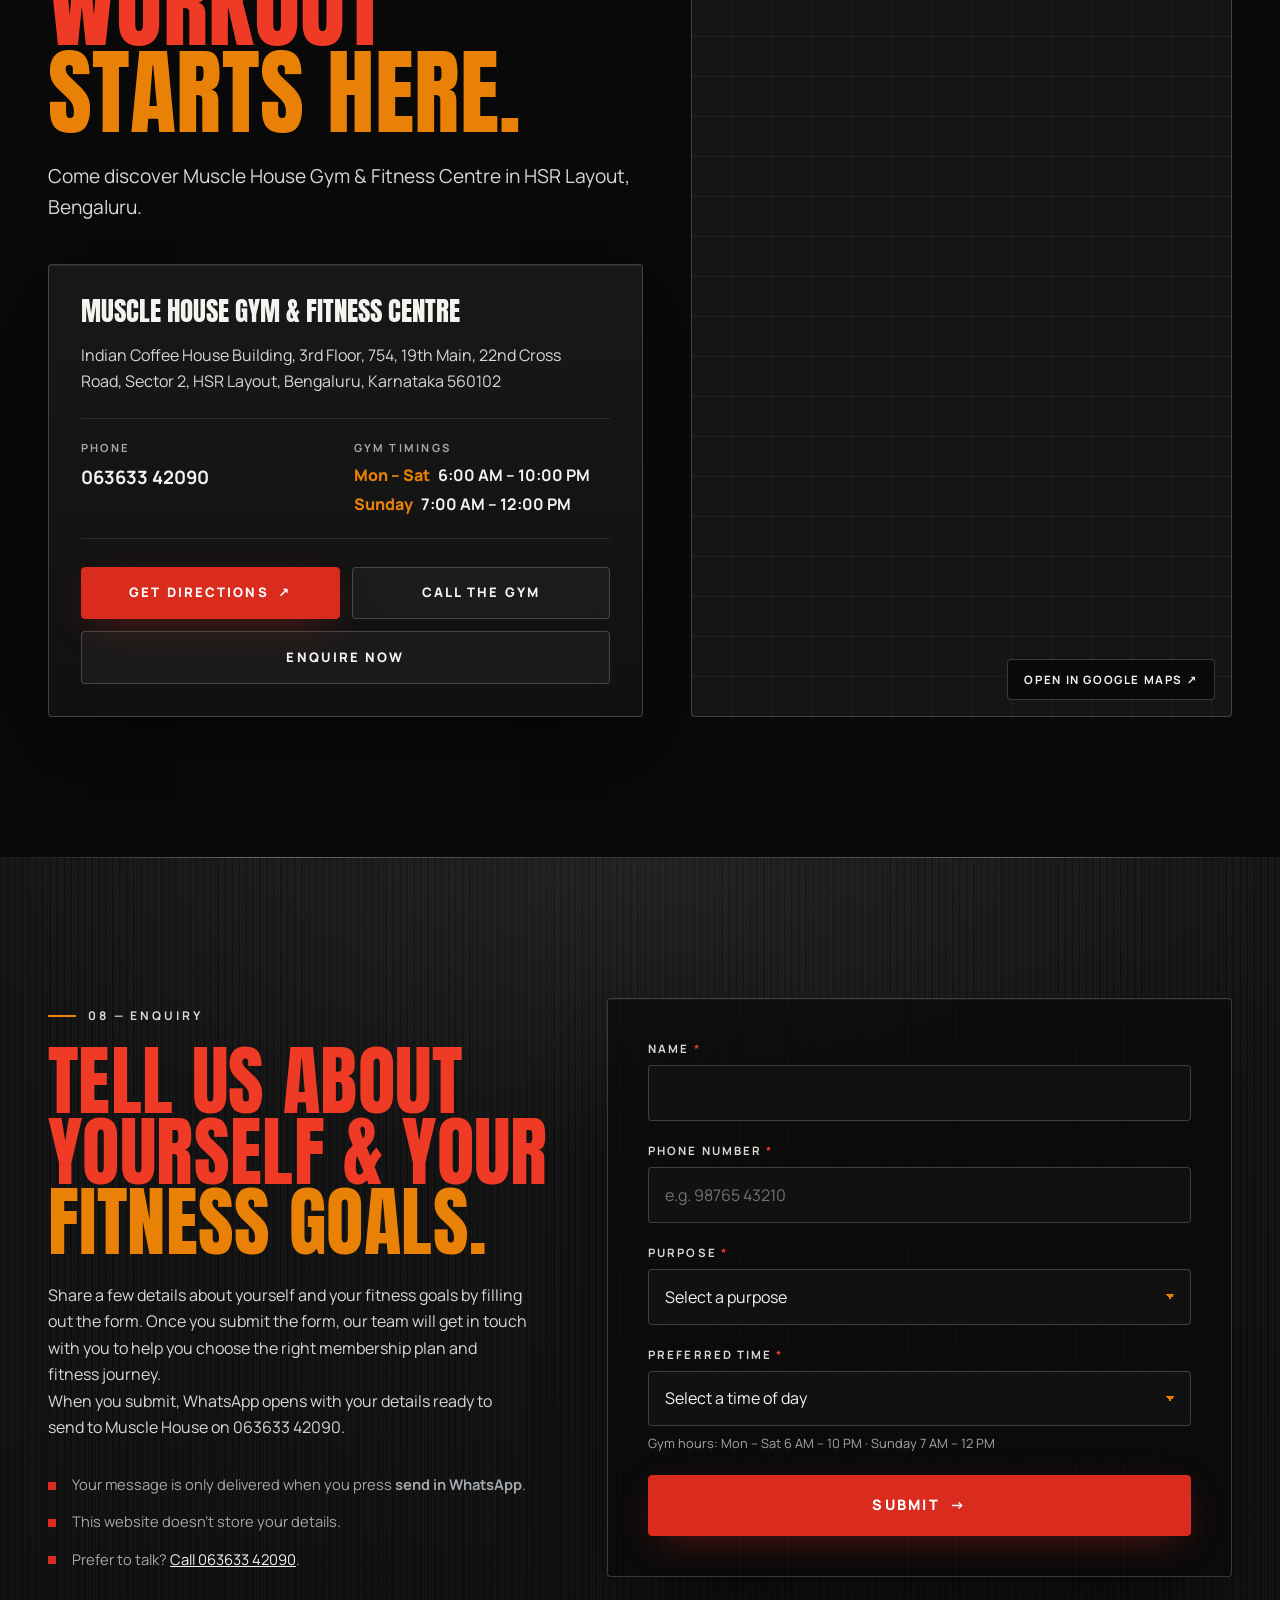
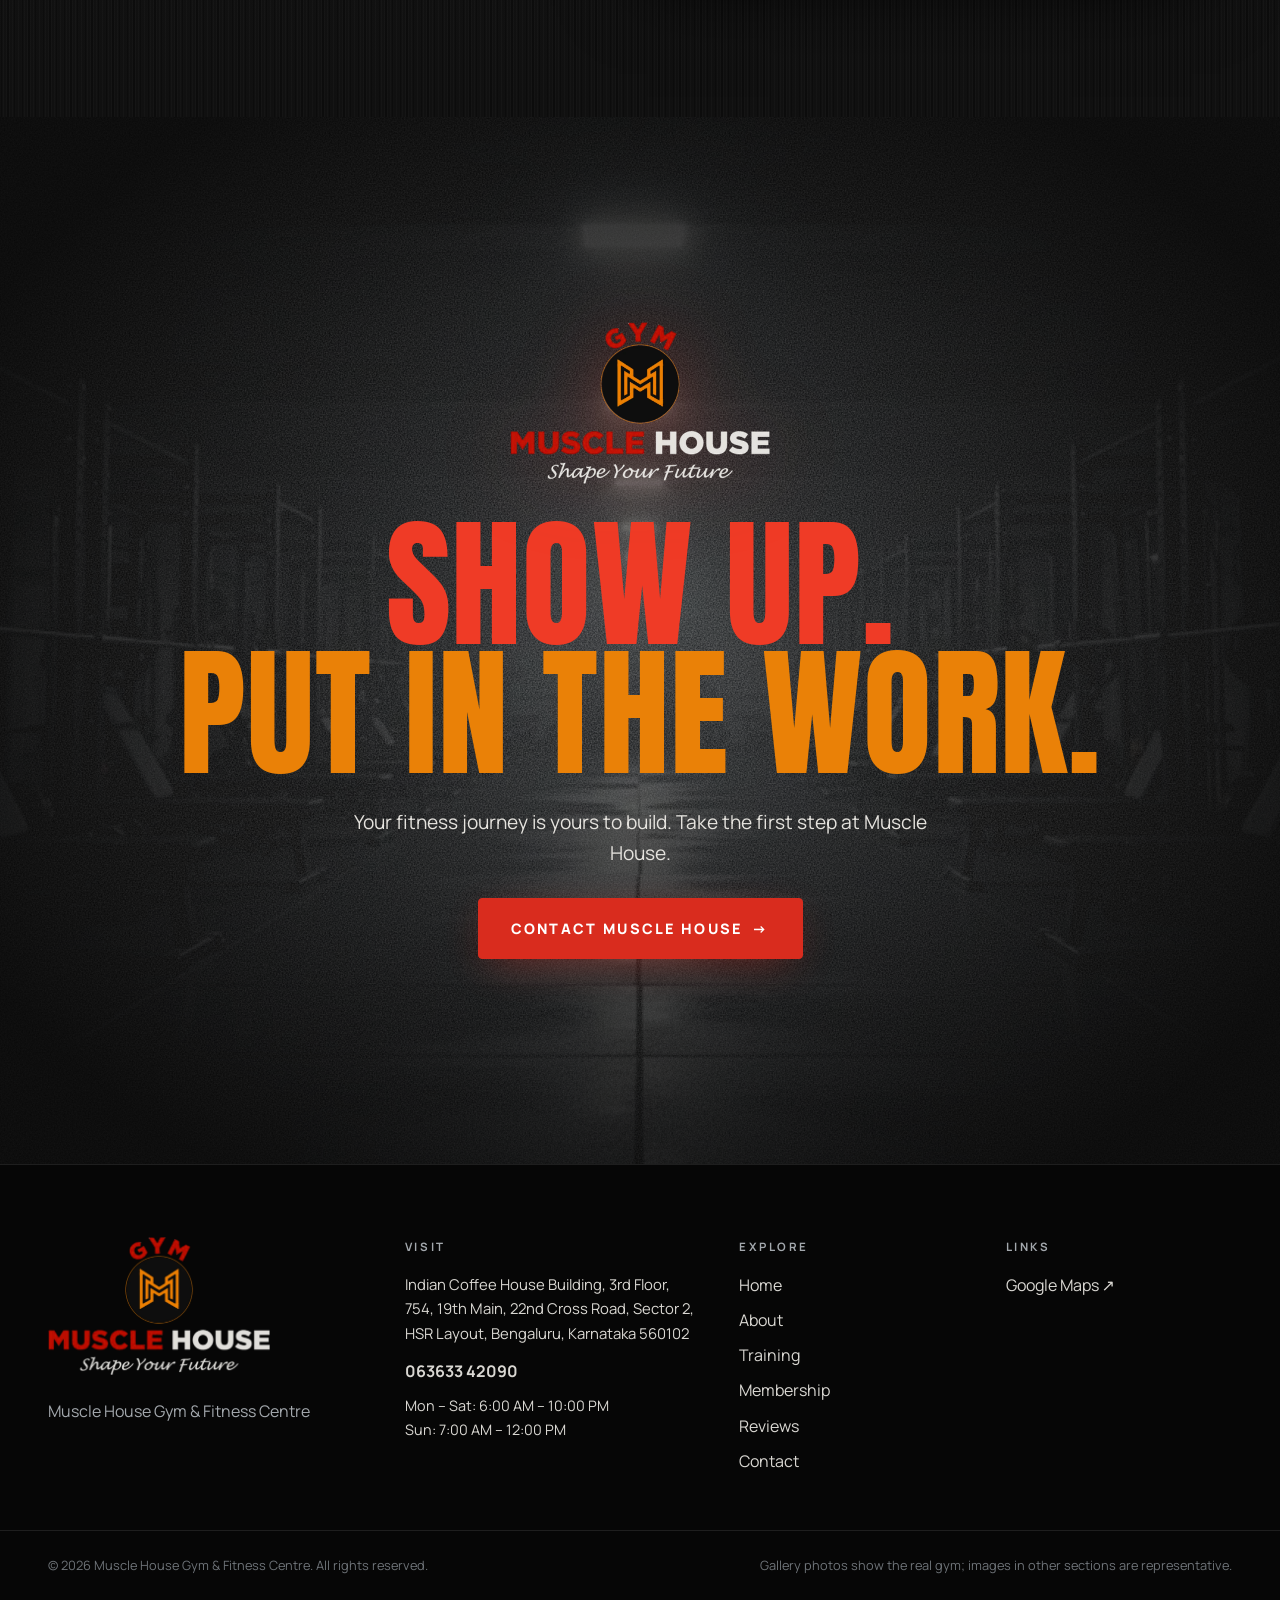
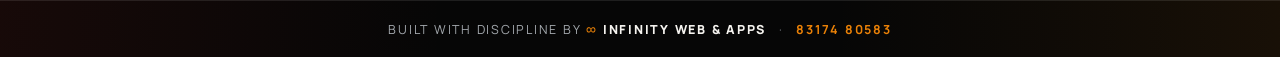
==== commit 7afd4ec6: "Use the live domain musclehousegym.in for link previews, canonical URL and structured data Co-Author" ====
--- a/index.html
+++ b/index.html
@@ -15,15 +15,16 @@
   <meta property="og:site_name" content="Muscle House Gym &amp; Fitness Centre">
   <meta property="og:title" content="Muscle House Gym &amp; Fitness Centre | HSR Layout, Bengaluru">
   <meta property="og:description" content="Build Strength. Build Confidence. Build a Better You. Strength training, cardio, personal training, yoga and group fitness in HSR Layout Sector 2, Bengaluru.">
-  <meta property="og:url" content="https://harshavardhangowda525-spec.github.io/Muscle-House-Gym-Fitness-Centre/">
-  <meta property="og:image" content="https://harshavardhangowda525-spec.github.io/Muscle-House-Gym-Fitness-Centre/assets/img/og.jpg">
+  <link rel="canonical" href="https://musclehousegym.in/">
+  <meta property="og:url" content="https://musclehousegym.in/">
+  <meta property="og:image" content="https://musclehousegym.in/assets/img/og.jpg">
   <meta property="og:image:width" content="1200">
   <meta property="og:image:height" content="630">
   <meta property="og:locale" content="en_IN">
   <meta name="twitter:card" content="summary_large_image">
   <meta name="twitter:title" content="Muscle House Gym &amp; Fitness Centre | HSR Layout, Bengaluru">
   <meta name="twitter:description" content="Discover Muscle House Gym &amp; Fitness Centre in HSR Layout, Bengaluru.">
-  <meta name="twitter:image" content="https://harshavardhangowda525-spec.github.io/Muscle-House-Gym-Fitness-Centre/assets/img/og.jpg">
+  <meta name="twitter:image" content="https://musclehousegym.in/assets/img/og.jpg">
 
   <!-- Local business structured data: verified facts only (no prices or ratings markup) -->
   <script type="application/ld+json">
@@ -32,8 +33,8 @@
     "@type": "HealthClub",
     "name": "Muscle House Gym & Fitness Centre",
     "telephone": "+91 63633 42090",
-    "image": "https://harshavardhangowda525-spec.github.io/Muscle-House-Gym-Fitness-Centre/assets/img/og.jpg",
-    "url": "https://harshavardhangowda525-spec.github.io/Muscle-House-Gym-Fitness-Centre/",
+    "image": "https://musclehousegym.in/assets/img/og.jpg",
+    "url": "https://musclehousegym.in/",
     "address": {
       "@type": "PostalAddress",
       "streetAddress": "Indian Coffee House Building, 3rd Floor, 754, 19th Main, 22nd Cross Road, Sector 2, HSR Layout",
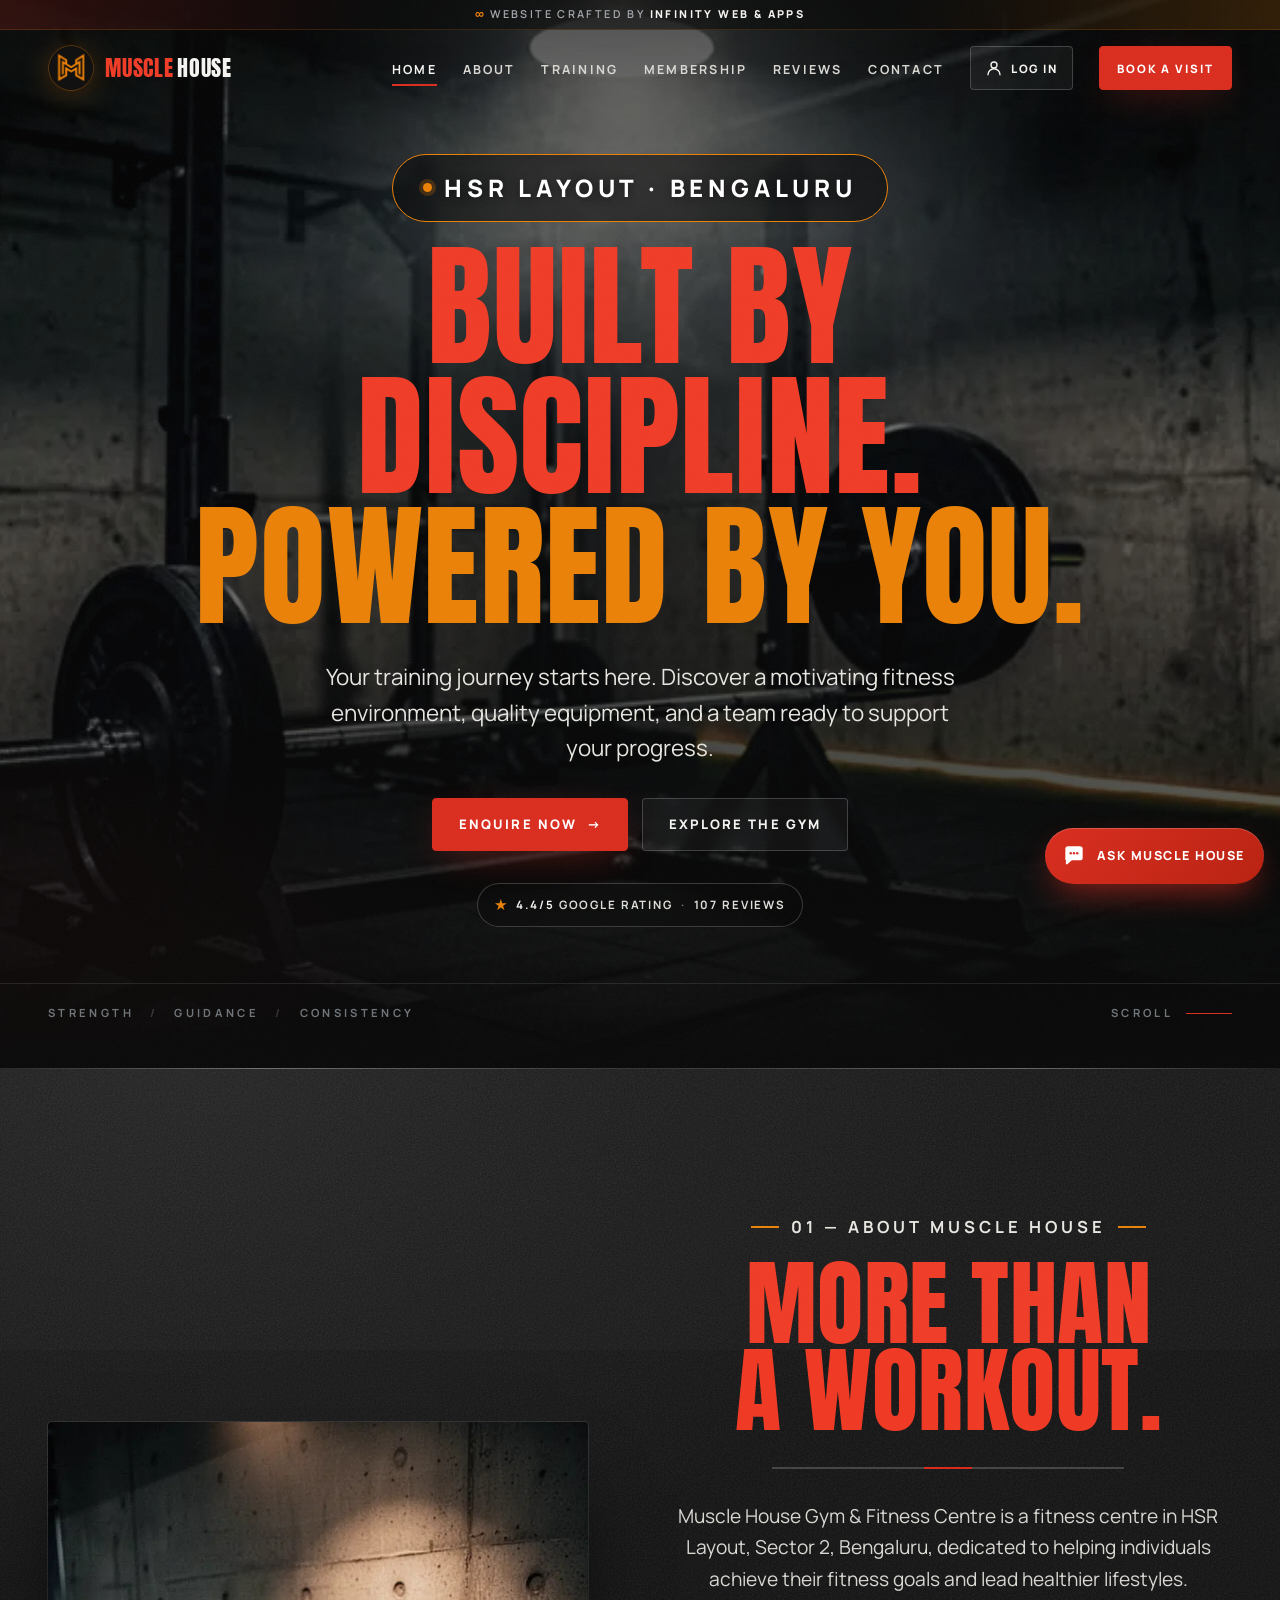
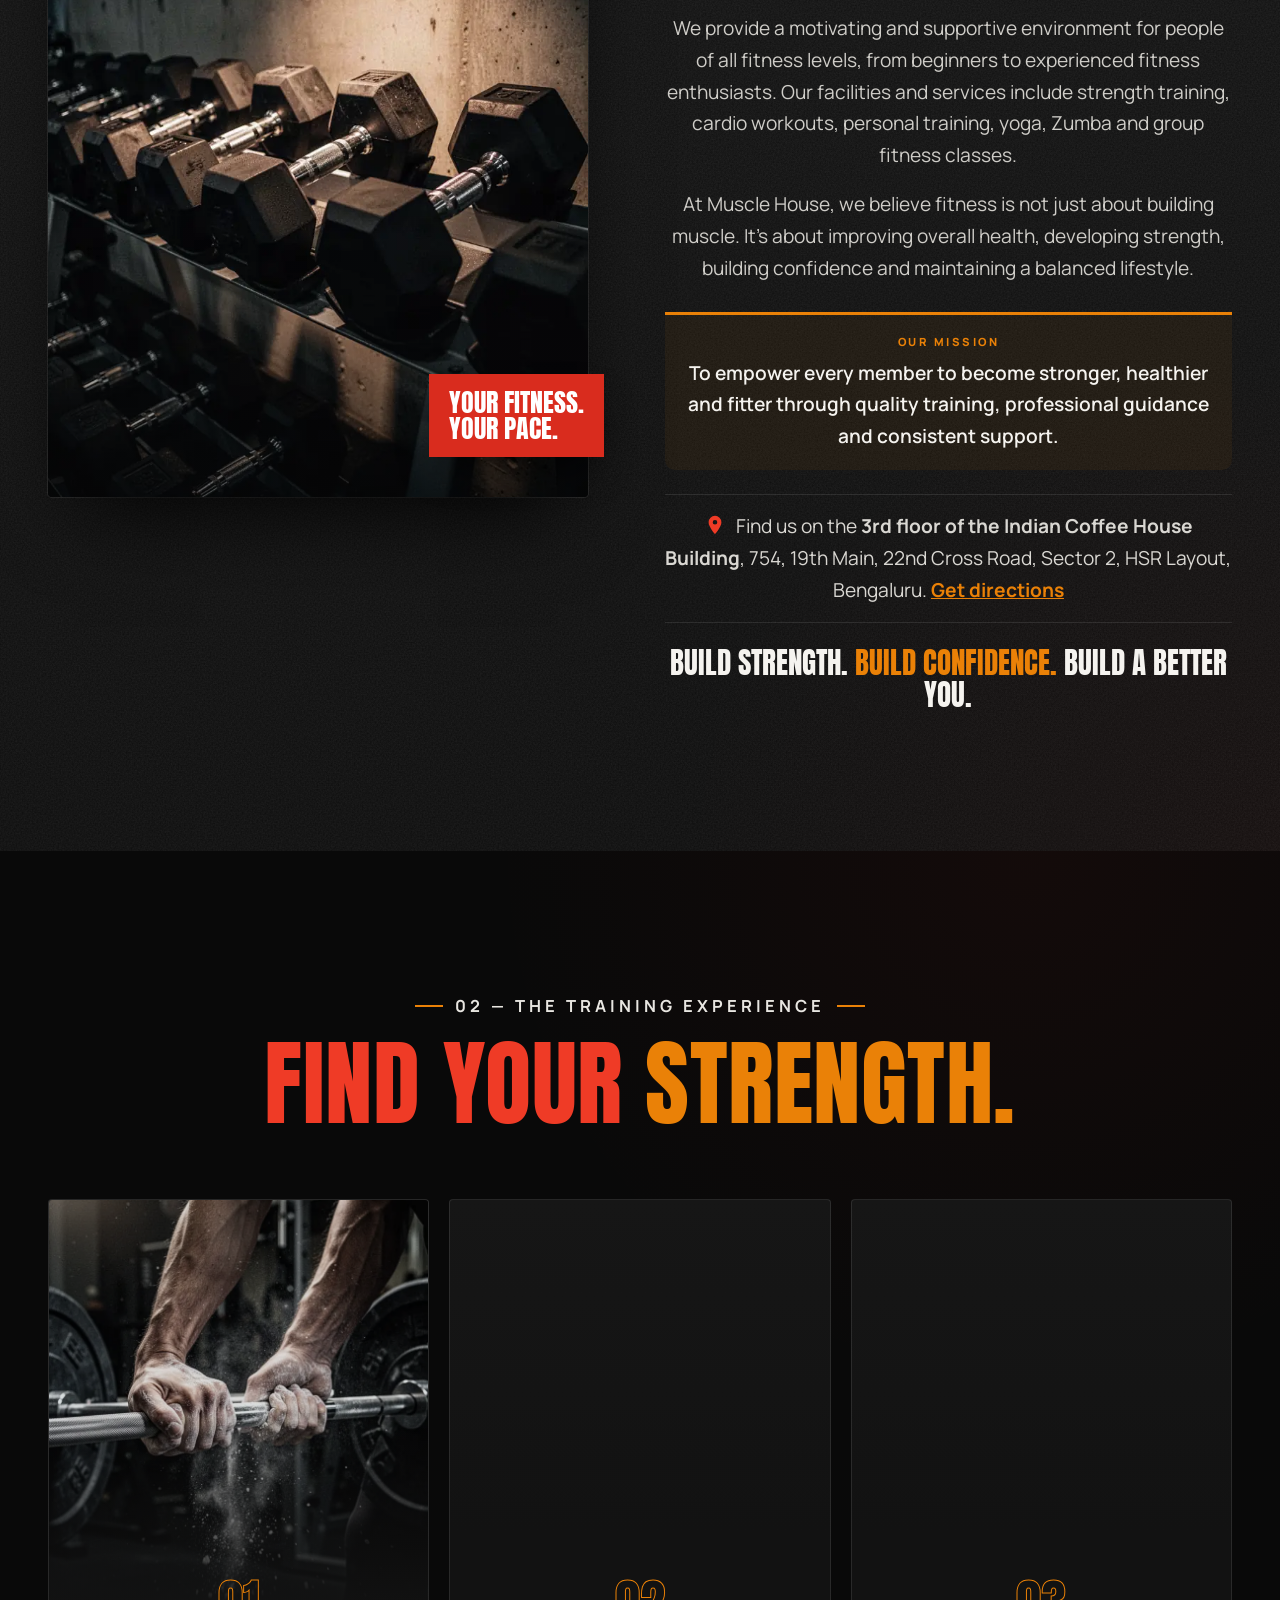
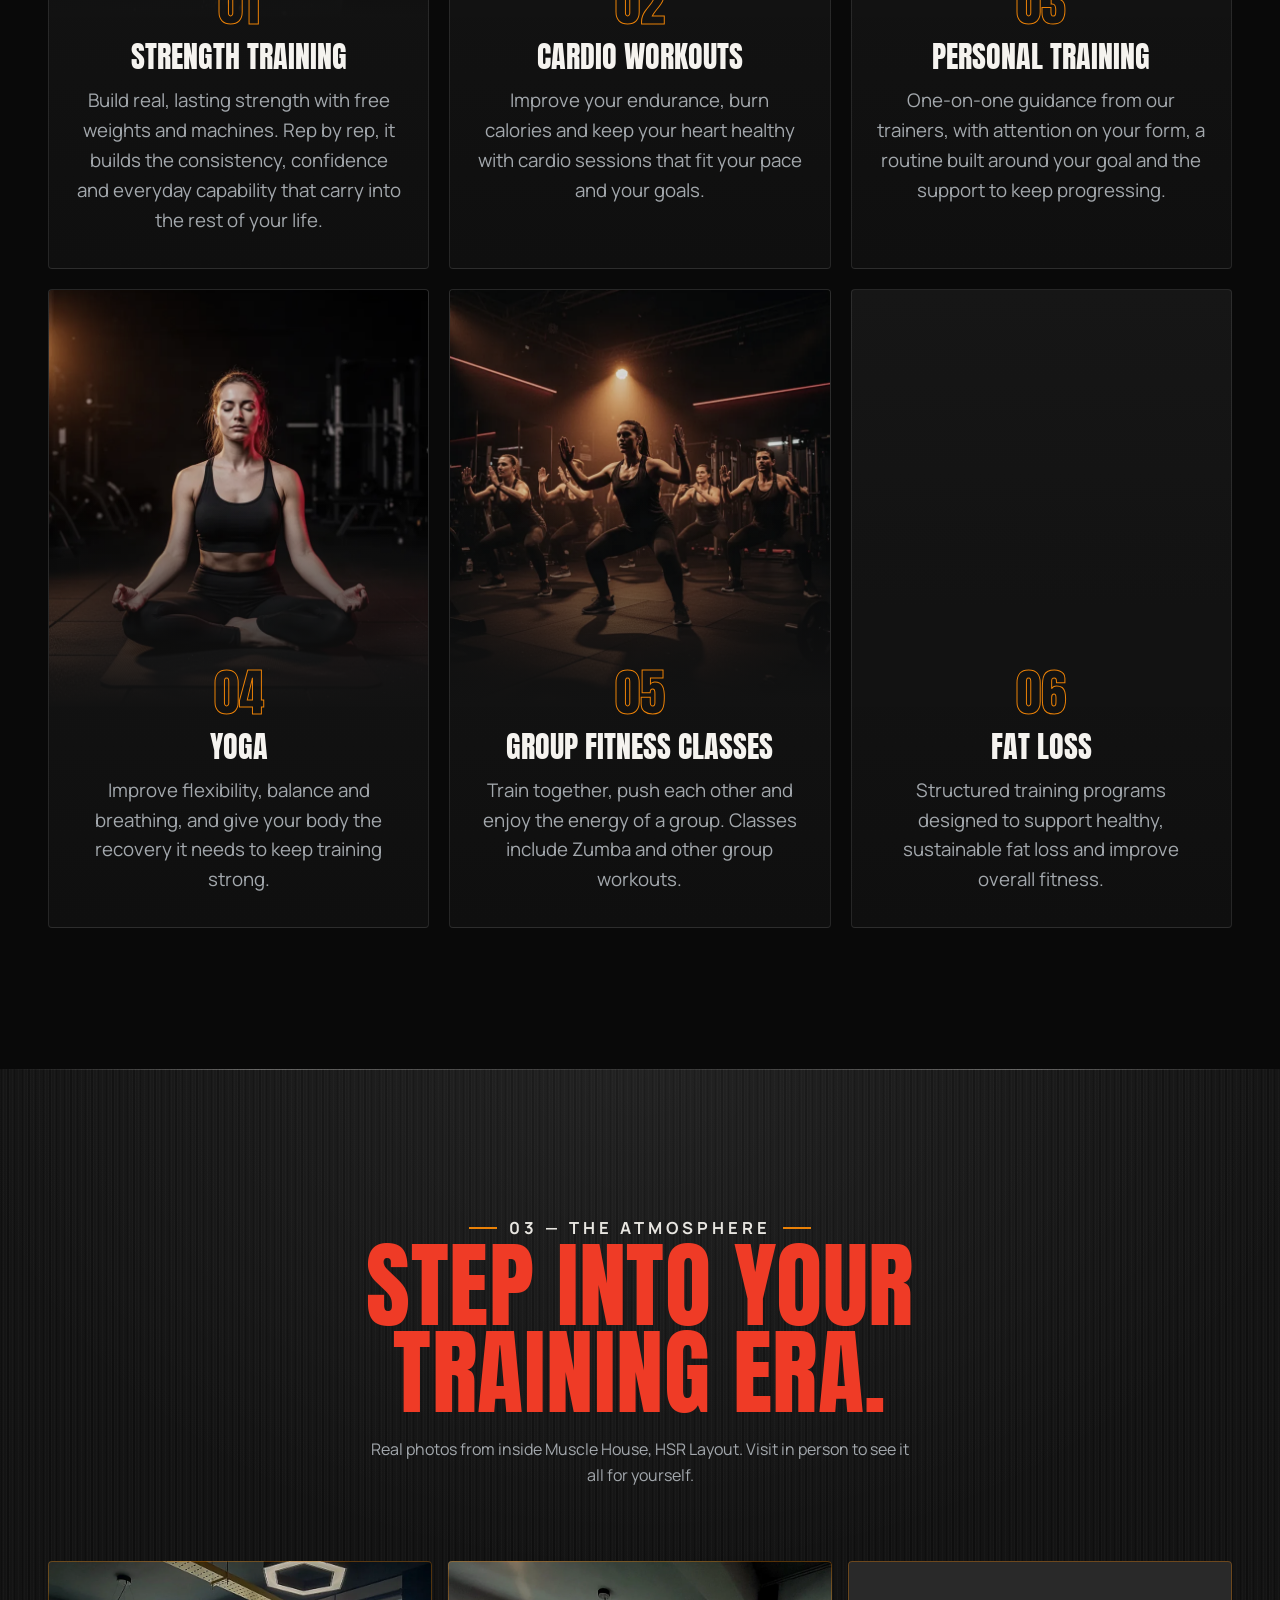
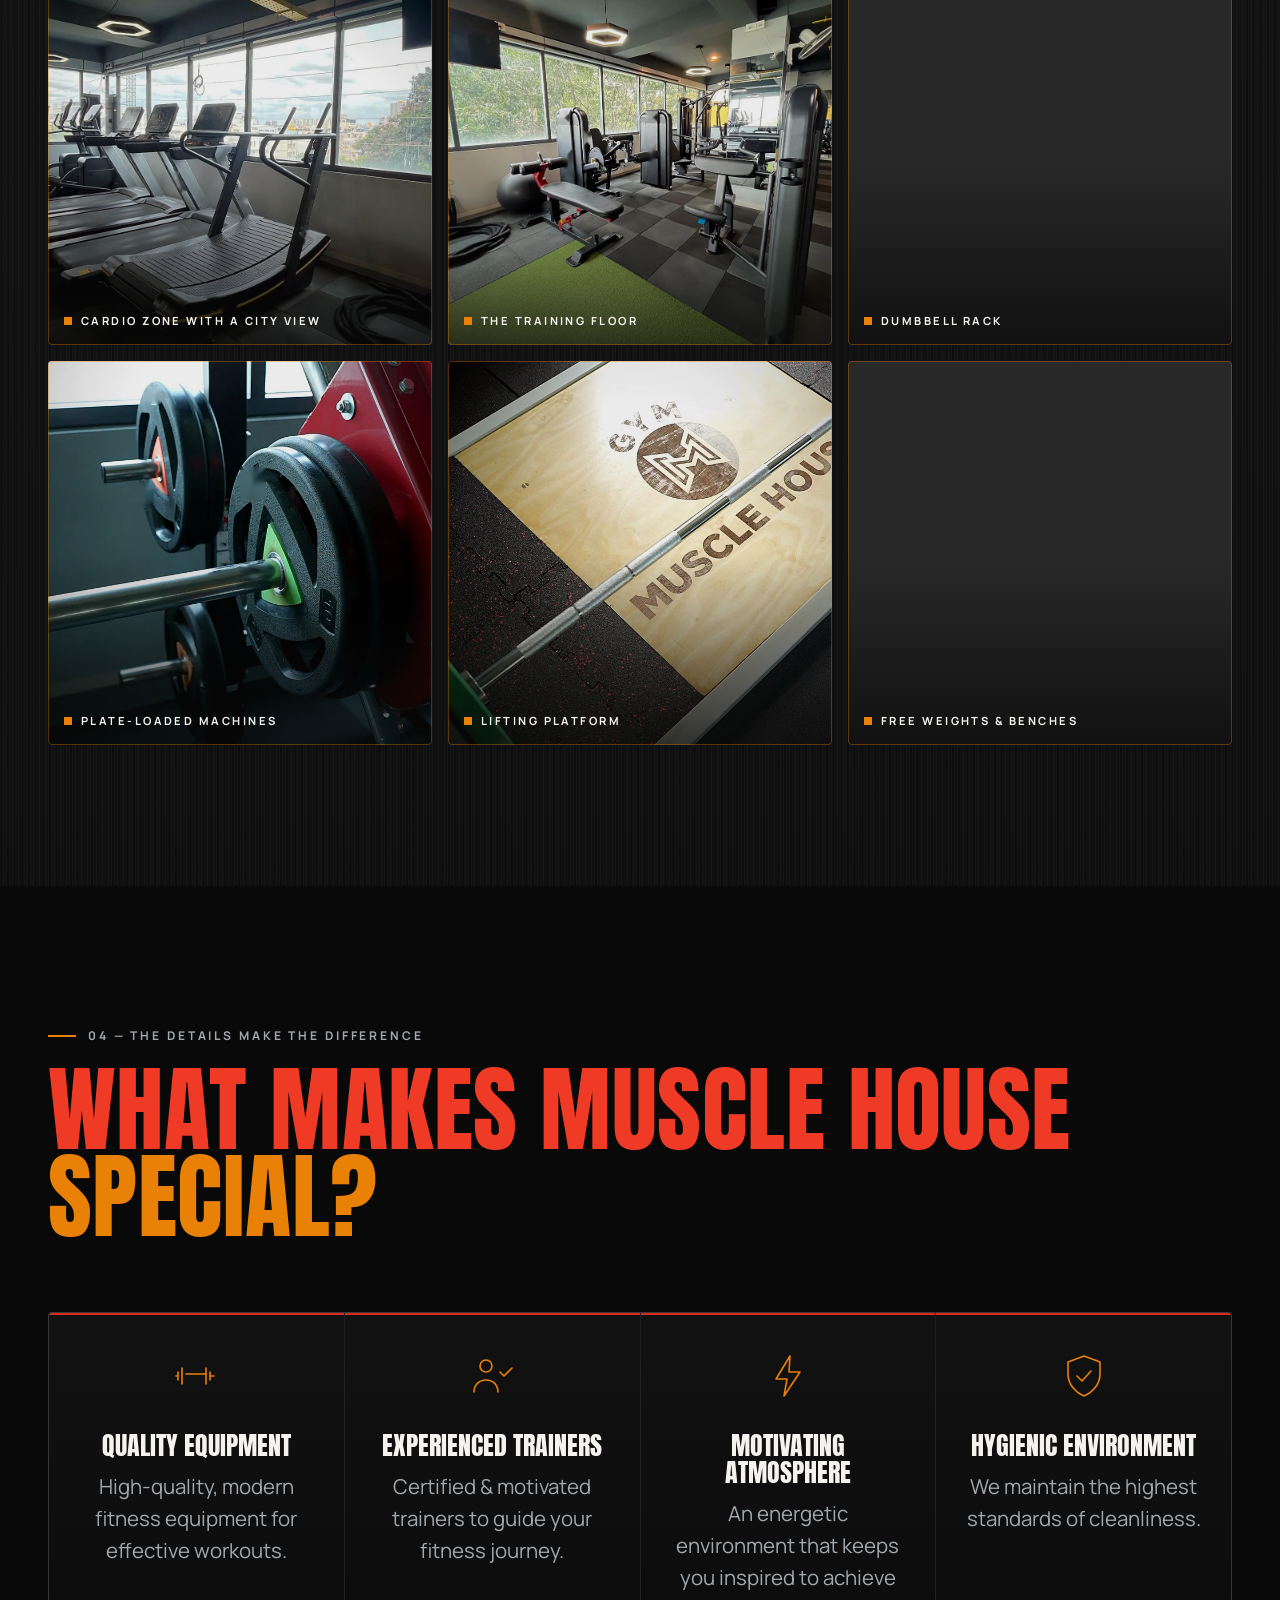
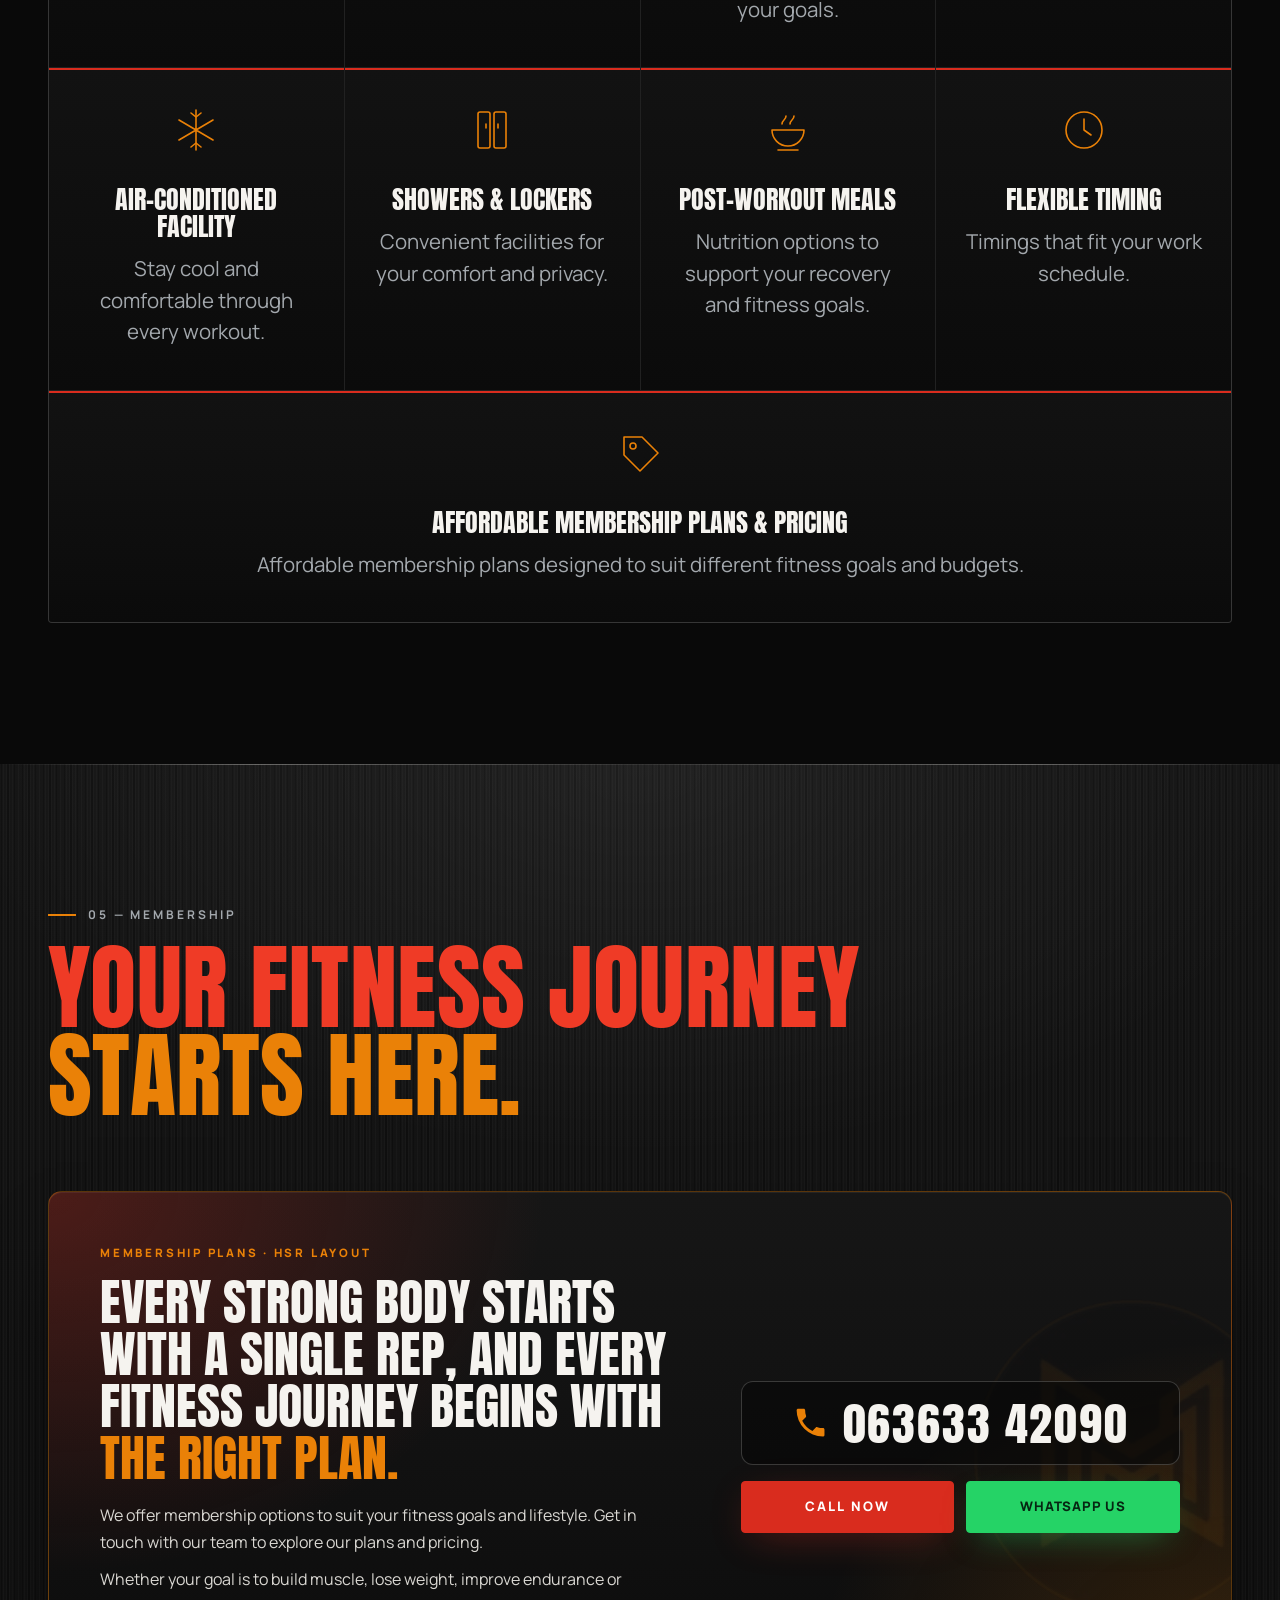
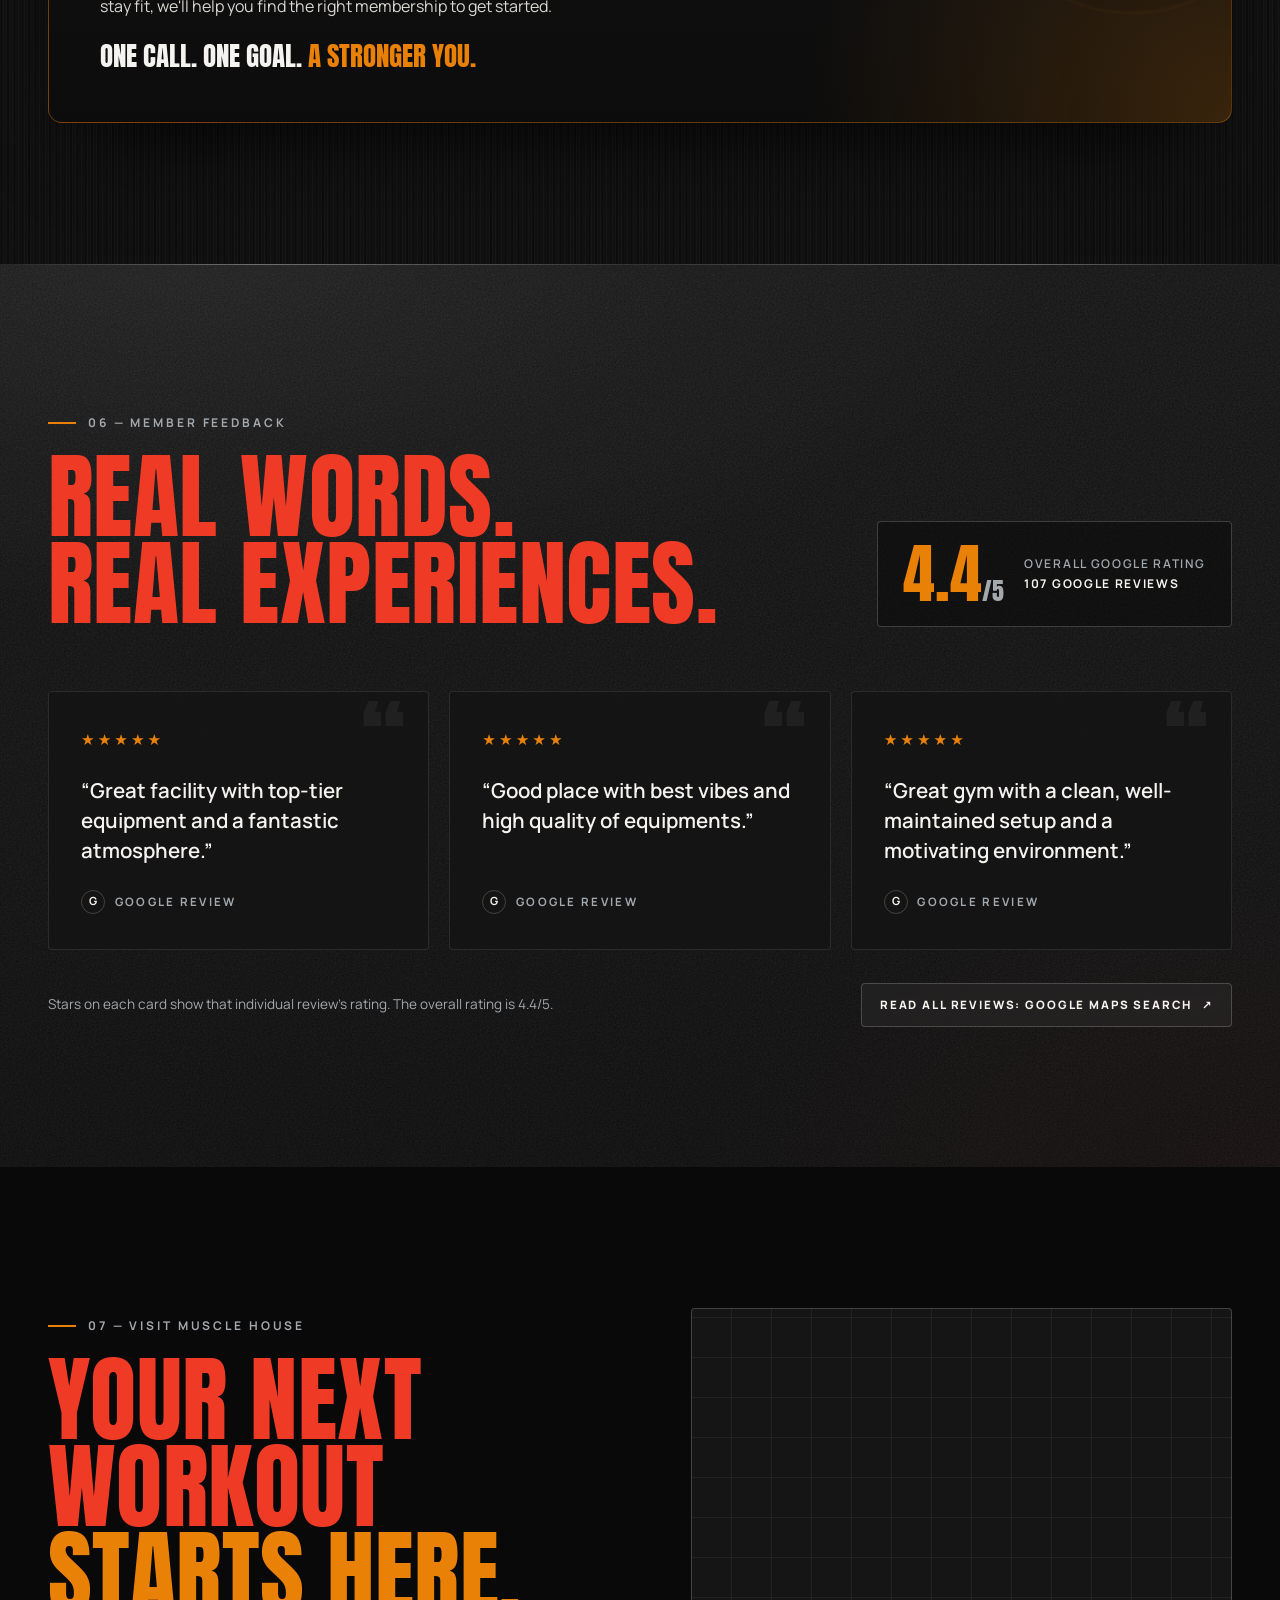
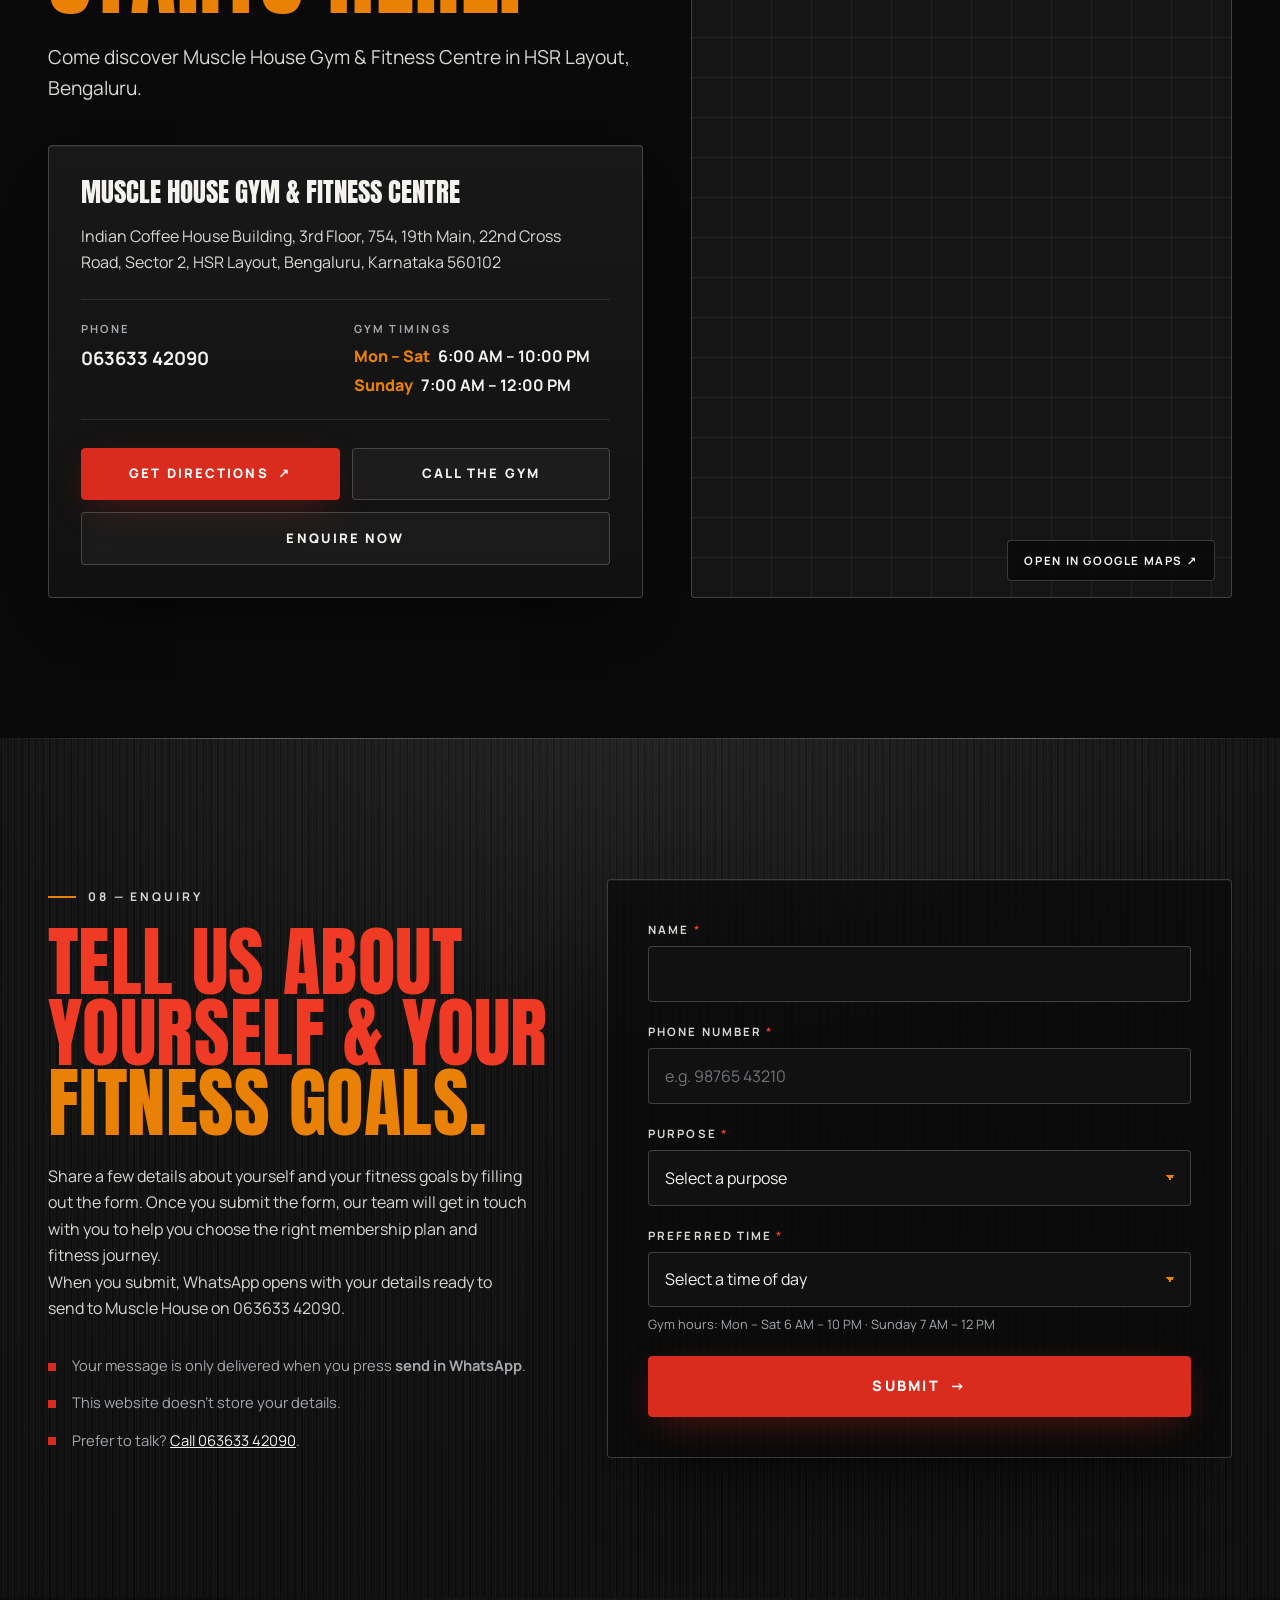
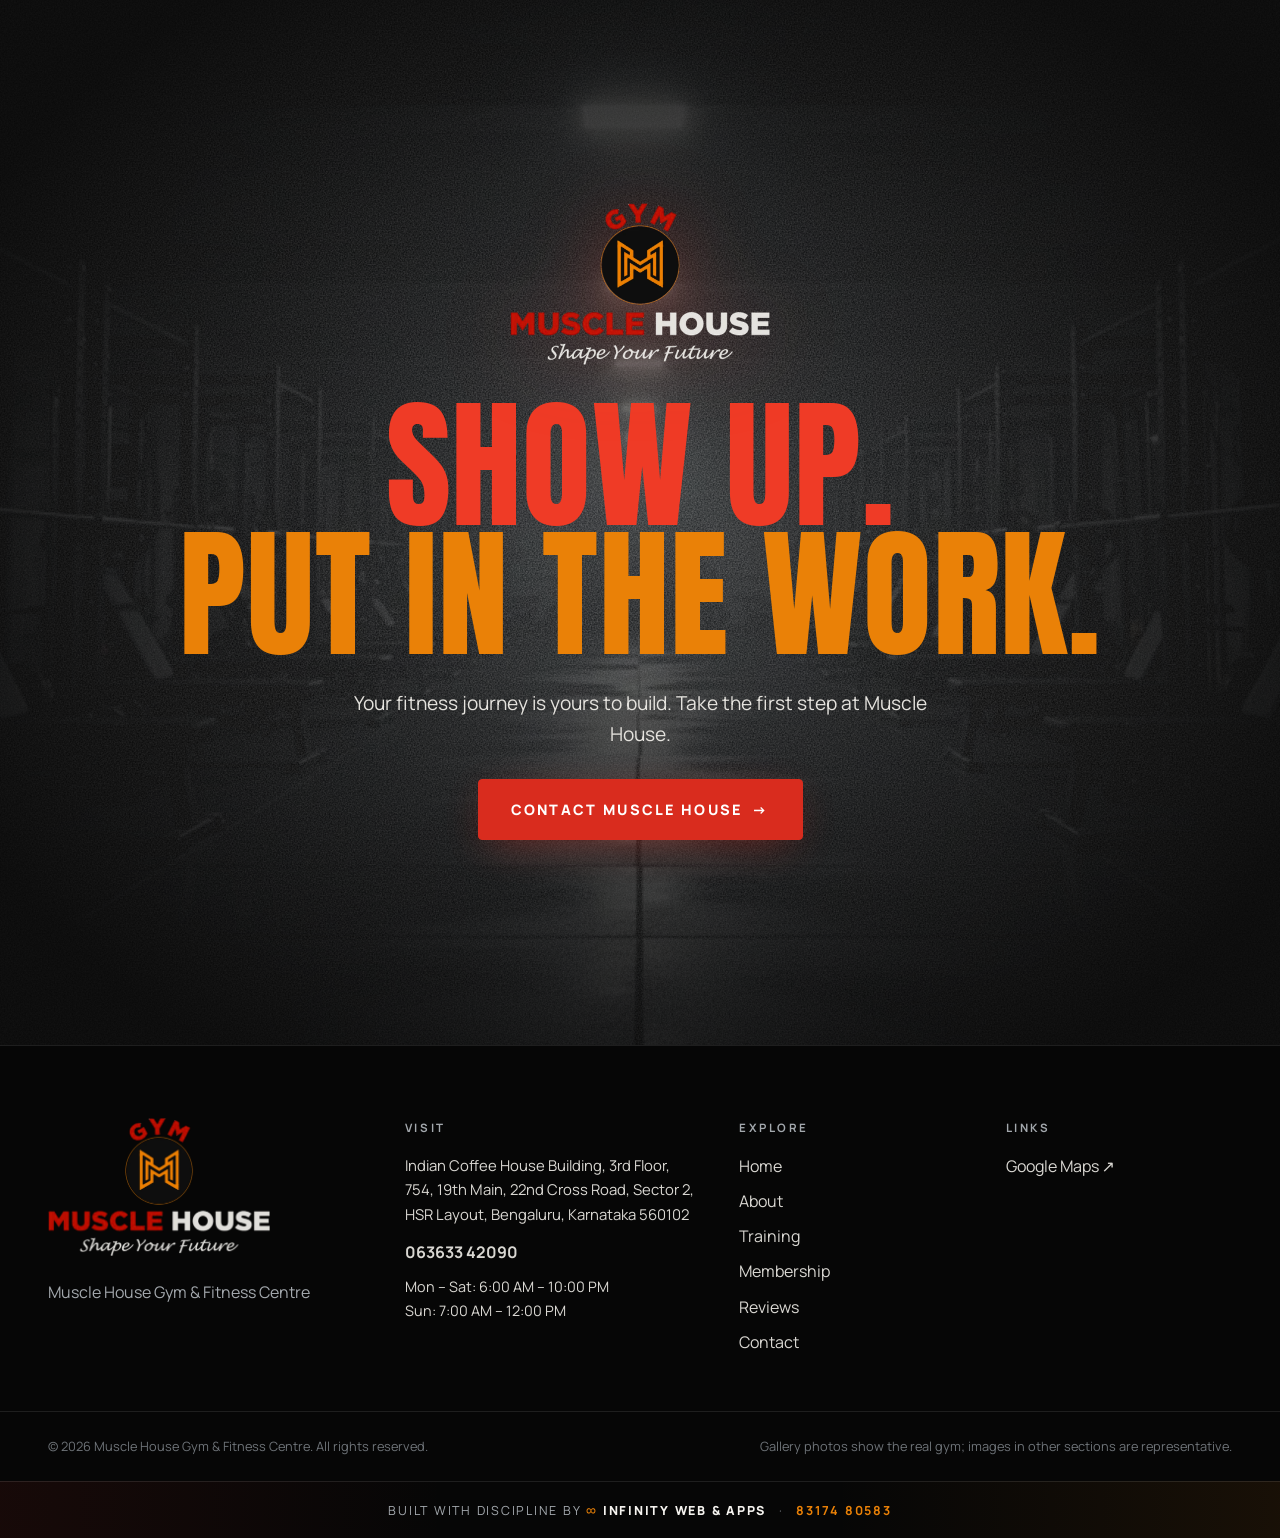
==== commit 88276735: "Reviews: never show Trustindex notices (e.g. 'trial expired'); keep the saved reviews until real rev" ====
--- a/index.html
+++ b/index.html
@@ -56,7 +56,7 @@
   <link rel="preconnect" href="https://fonts.gstatic.com" crossorigin>
   <link href="https://fonts.googleapis.com/css2?family=Anton&family=Manrope:wght@400;500;600;700;800&display=swap" rel="stylesheet">
   <link rel="preload" as="image" href="assets/img/hero.webp" fetchpriority="high">
-  <link rel="stylesheet" href="assets/css/styles.css?v=20261107-2">
+  <link rel="stylesheet" href="assets/css/styles.css?v=20261110-1">
 </head>
 <body>
   <a class="skip-link" href="#main">Skip to content</a>
@@ -746,6 +746,6 @@
   <script src="assets/js/auth.js?v=20261108-1" defer></script>
   <script src="assets/js/join.js?v=20261027-2" defer></script>
   <script src="assets/js/chat.js?v=20261104-2" defer></script>
-  <script src="assets/js/reviews.js?v=20261103-1" defer></script>
+  <script src="assets/js/reviews.js?v=20261110-1" defer></script>
 </body>
 </html>
--- a/assets/css/styles.css
+++ b/assets/css/styles.css
@@ -697,6 +697,7 @@
 .quote figcaption { margin-top: auto; font-size: .72rem; font-weight: 700; letter-spacing: .2em; text-transform: uppercase; color: var(--steel); display: flex; align-items: center; gap: .6rem; }
 .quote figcaption::before { content: "G"; display: grid; place-items: center; width: 24px; height: 24px; border-radius: 50%; border: 1px solid var(--line-strong); font-size: .7rem; letter-spacing: 0; color: var(--offwhite); }
 .reviews__widget { min-height: 120px; }
+.reviews__widget.is-pending { min-height: 0; height: 1px; overflow: hidden; opacity: 0; pointer-events: none; margin: 0; }
 .reviews [hidden] { display: none !important; }
 .reviews__foot { margin-top: 2rem; display: flex; flex-wrap: wrap; align-items: center; justify-content: space-between; gap: 1rem; color: var(--steel); font-size: .85rem; }
 
